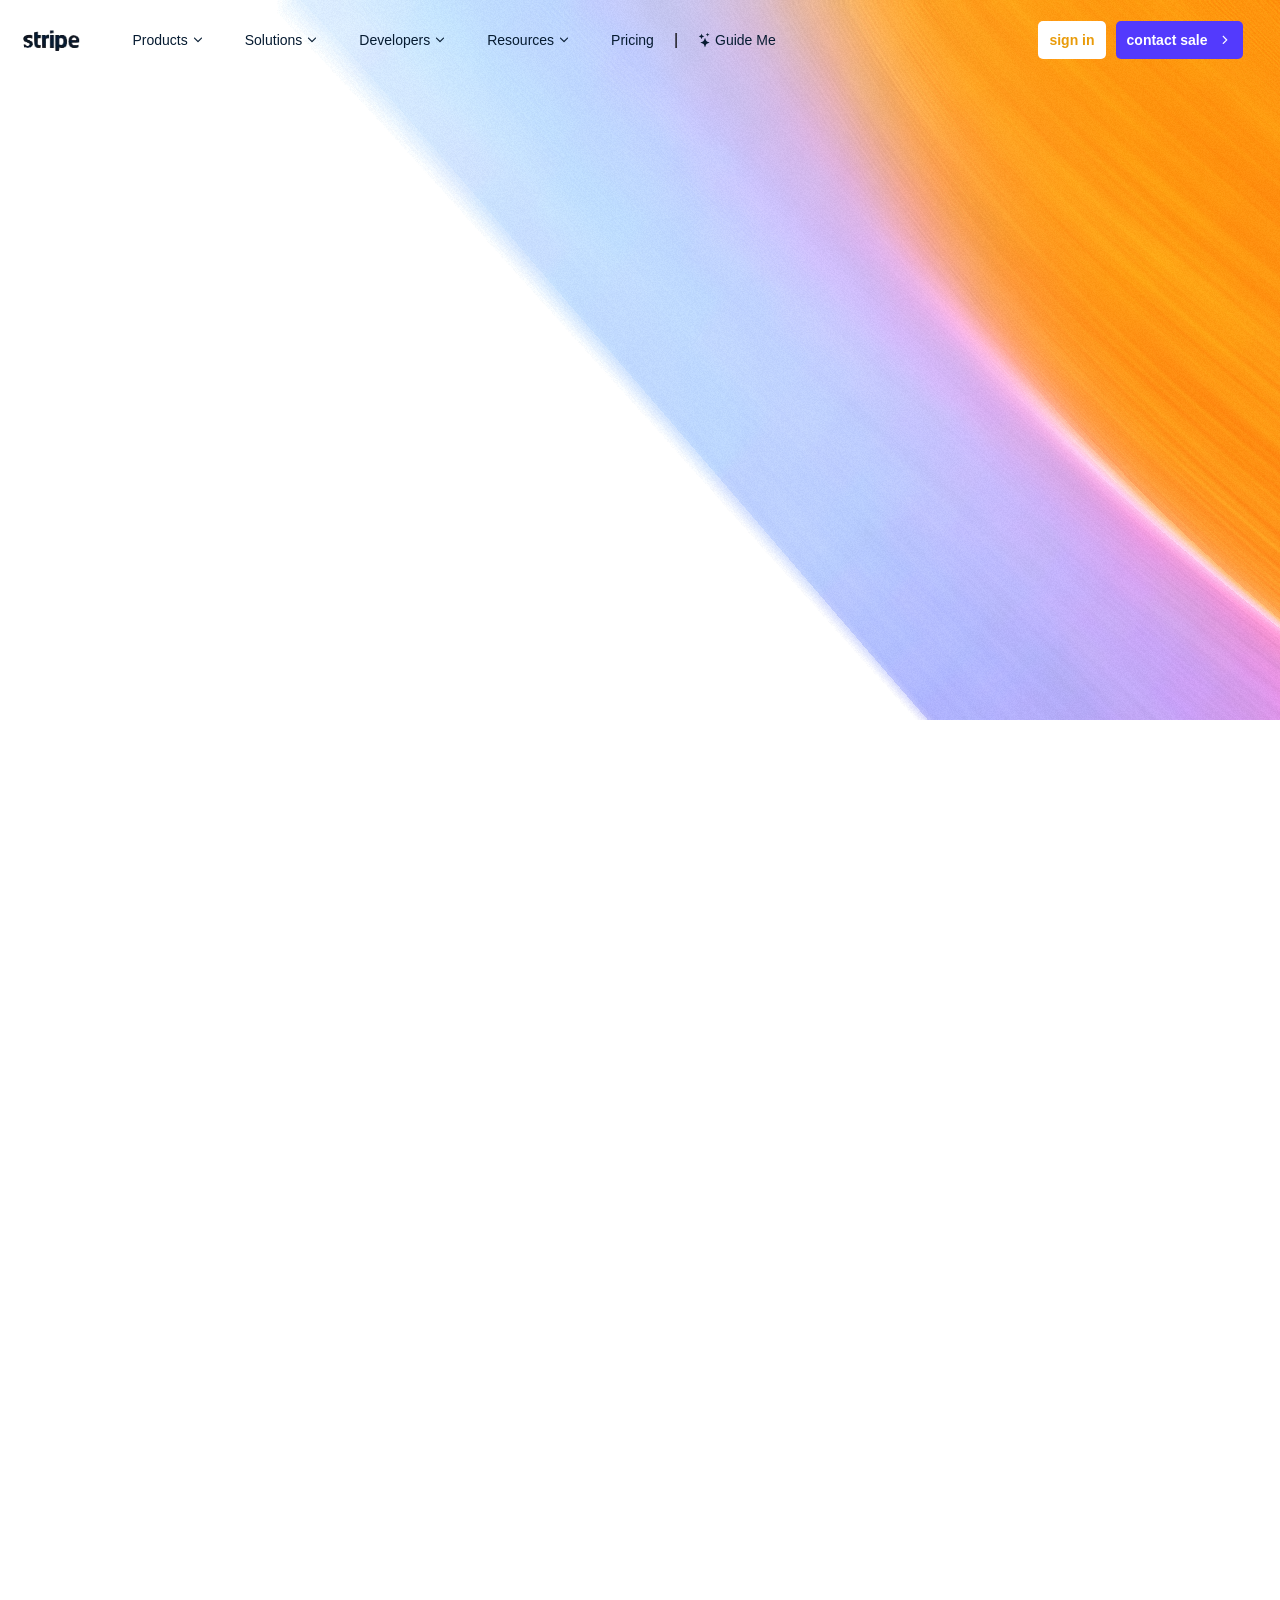
==== index.html @ 9ca6d397 "Add files via upload Initial project setup with assets and header section" ====
<!DOCTYPE html>
<html lang="en">

<head>
    <meta charset="UTF-8">
    <meta name="viewport" content="width=device-width, initial-scale=1.0">
    <title>Stripe</title>

    <link rel="stylesheet" href="assets/StyleSheet/public.css">
    <link rel="stylesheet" href="assets/StyleSheet/master.css">
    <link rel="stylesheet" href="assets/Font/FontSocials/style.css">
    <link rel="stylesheet" href="assets/Font/font1/style.css">

</head>

<body>

    <!--==================#1 HEADER HTML ==================-->
    <!--===================================================-->
    <header>

        <!--================#1-2 MENU HTML ================-->
        <section>
            <!-- left -->
            <div>
                <a href=""><img src="assets/Images/Logo-removebg-preview.png" alt=""></a>

                <nav>
                    <ul>
                        <!-- dropdown 1 -->
                        <li>
                            <a href="">Products <i class="icon"></i></a>
                            <div>
                                <div>
                                    <h6>Payments</h6>
                                    <ul>
                                        <li>
                                            <a href="">Payments<i class="icon"></i></a>
                                            <span>Online payments</span>
                                        </li>
                                        <li>
                                            <a href="">Managed Payments<i class="icon"></i></a>
                                            <span>Merchant of record solution</span>
                                        </li>
                                        <li>
                                            <a href="">Payment links<i class="icon"></i></a>
                                            <span>No-code payments</span>
                                        </li>
                                        <li>
                                            <a href="">Checkout<i class="icon"></i></a>
                                            <span>Prebuilt payment UIs</span>
                                        </li>
                                        <li>
                                            <a href="">Elements<i class="icon"></i></a>
                                            <span>Flexible UI components</span>
                                        </li>
                                        <li>
                                            <a href="">Payment methods<i class="icon"></i></a>
                                            <span>Access to 100+</span>
                                        </li>
                                        <li>
                                            <a href="">Terminal<i class="icon"></i></a>
                                            <span>In-person payments</span>
                                        </li>
                                        <li>
                                            <a href="">Radar<i class="icon"></i></a>
                                            <span>Fraud prevention</span>
                                        </li>
                                        <li>
                                            <a href="">Authorization Boost<i class="icon"></i></a>
                                            <span>Acceptance optimizations</span>
                                        </li>
                                        <li>
                                            <a href="">Link<i class="icon"></i></a>
                                            <span>Accelerated checkout</span>
                                        </li>
                                    </ul>
                                </div>

                                <div>
                                    <h6>revenue</h6>
                                    <ul>
                                        <li>
                                            <a href="">Billing<i class="icon"></i></a>
                                            <span>Recurring revenue</span>
                                        </li>
                                        <li>
                                            <a href="">Metronome<i class="icon"></i></a>
                                            <span>Usage-based billing</span>
                                        </li>
                                        <li>
                                            <a href="">Subscriptions<i class="icon"></i></a>
                                            <span>Subscription management</span>
                                        </li>
                                        <li>
                                            <a href="">Invoicing<i class="icon"></i></a>
                                            <span>One-time or recurring</span>
                                        </li>
                                        <li>
                                            <a href="">Tax<i class="icon"></i></a>
                                            <span>Sales tax & VAT automation</span>
                                        </li>
                                        <li>
                                            <a href="">Revenue Recognition<i class="icon"></i></a>
                                            <span>Accounting automation</span>
                                        </li>
                                        <li>
                                            <a href="">Stripe Sigma<i class="icon"></i></a>
                                            <span>Custom reports</span>
                                        </li>
                                        <li>
                                            <a href="">Data Pipeline<i class="icon"></i></a>
                                            <span>Data sync</span>
                                        </li>
                                    </ul>
                                </div>

                                <div>
                                    <h6>money management</h6>
                                    <ul>
                                        <li>
                                            <a href="">Treasury<i class="icon"></i></a>
                                            <span>Business finances</span>
                                        </li>
                                        <li>
                                            <a href="">Global Payouts<i class="icon"></i></a>
                                            <span>Payouts to third parties</span>
                                        </li>
                                        <li>
                                            <a href="">Capital<i class="icon"></i></a>
                                            <span>Business financing</span>
                                        </li>
                                        <li>
                                            <a href="">Crypto<i class="icon"></i></a>
                                            <span>Wallet, stablecoin issuing, and card infrastructure</span>
                                        </li>
                                        <li>
                                            <a href="">Crypto Onramp<i class="icon"></i></a>
                                            <span>Embeddable crypto purchases</span>
                                        </li>
                                    </ul>
                                </div>

                                <div>
                                    <h6>platforms and marketplaces</h6>
                                    <ul>
                                        <li>
                                            <a href="">Connect<i class="icon"></i></a>
                                            <span>Payments for platforms</span>
                                        </li>
                                        <li>
                                            <a href="">Capital for platforms<i class="icon"></i></a>
                                            <span>Customer financing</span>
                                        </li>
                                        <li>
                                            <a href="">Treasury for platforms<i class="icon"></i></a>
                                            <span>Embedded financial services</span>
                                        </li>
                                        <li>
                                            <a href="">Issuing<i class="icon"></i></a>
                                            <span>Physical and virtual cards</span>
                                        </li>
                                    </ul>
                                </div>

                                <div>
                                    <h6>more</h6>
                                    <ul>
                                        <li>
                                            <a href="">Product roadmap <i class="icon"></i></a>
                                            <span>See what’s ahead</span>
                                        </li>
                                        <li>
                                            <a href="">Atlas <i class="icon"></i></a>
                                            <span>Startup incorporation</span>
                                        </li>
                                        <li>
                                            <a href="">Climate<i class="icon"></i></a>
                                            <span>Carbon removal</span>
                                        </li>
                                        <li>
                                            <a href="">Identity<i class="icon"></i></a>
                                            <span>Online identity verification</span>
                                        </li>
                                        <li>
                                            <a href="">Financial Connections<i class="icon"></i></a>
                                            <span>Linked financial account data</span>
                                        </li>
                                    </ul>
                                    <figure>
                                        <img src="assets/Images/sessions-2026-on-demand-bg & Building the economic.webp"
                                            alt="">
                                        <figcaption>
                                            <p>Stripe Sessions 2026</p>
                                            <span>See how Stripe is building the economic infrastructure for AI.</span>
                                            <a href="">Watch now</a>
                                        </figcaption>
                                    </figure>
                                </div>
                            </div>



                        </li>

                        <!-- dropdown 2 -->

                        <li>
                            <a href="">Solutions <i class="icon"></i></a>
                            <div>

                                <div>
                                    <h6>By stage</h6>
                                    <ul>
                                        <li>
                                            <a href="">Enterprises<i class="icon"></i></a>
                                            <span></span>
                                        </li>
                                        <li>
                                            <a href="">Startups<i class="icon"></i></a>
                                            <span></span>
                                        </li>
                                    </ul>
                                </div>

                                <div>
                                    <h6>By use case</h6>
                                    <ul>
                                        <li>
                                            <a href="">Agentic commerce<i class="icon"></i></a>
                                            <span></span>
                                        </li>
                                        <li>
                                            <a href="">Crypto<i class="icon"></i></a>
                                            <span></span>
                                        </li>
                                        <li>
                                            <a href="">Ecommerce<i class="icon"></i></a>
                                            <span></span>
                                        </li>
                                        <li>
                                            <a href="">Embedded finance<i class="icon"></i></a>
                                            <span></span>
                                        </li>
                                        <li>
                                            <a href="">Finance automation<i class="icon"></i></a>
                                            <span></span>
                                        </li>
                                        <li>
                                            <a href="">Global businesses<i class="icon"></i></a>
                                            <span></span>
                                        </li>
                                        <li>
                                            <a href="">In-app payments<i class="icon"></i></a>
                                            <span></span>
                                        </li>
                                        <li>
                                            <a href="">Marketplaces<i class="icon"></i></a>
                                            <span></span>
                                        </li>
                                        <li>
                                            <a href="">Platforms<i class="icon"></i></a>
                                            <span></span>
                                        </li>
                                        <li>
                                            <a href="">SaaS<i class="icon"></i></a>
                                            <span></span>
                                        </li>
                                    </ul>
                                </div>

                                <div>
                                    <h6>By industry</h6>
                                    <ul>
                                        <li>
                                            <a href="">AI companies<i class="icon"></i></a>
                                            <span></span>
                                        </li>
                                        <li>
                                            <a href="">Creator economy<i class="icon"></i></a>
                                            <span></span>
                                        </li>
                                        <li>
                                            <a href="">Gaming<i class="icon"></i></a>
                                            <span></span>
                                        </li>
                                        <li>
                                            <a href="">Hospitality, travel, and leisure<i class="icon"></i></a>
                                            <span></span>
                                        </li>
                                        <li>
                                            <a href="">Insurance<i class="icon"></i></a>
                                            <span></span>
                                        </li>
                                        <li>
                                            <a href="">Media and entertainment<i class="icon"></i></a>
                                            <span></span>
                                        </li>
                                        <li>
                                            <a href="">Nonprofits<i class="icon"></i></a>
                                            <span></span>
                                        </li>
                                        <li>
                                            <a href="">Professional services<i class="icon"></i></a>
                                            <span></span>
                                        </li>
                                        <li>
                                            <a href="">Public sector<i class="icon"></i></a>
                                            <span></span>
                                        </li>
                                        <li>
                                            <a href="">Retail<i class="icon"></i></a>
                                            <span></span>
                                        </li>
                                    </ul>
                                </div>

                                <div>
                                    <h6>Ecosystem</h6>
                                    <ul>
                                        <li>
                                            <a href="">Partners<i class="icon"></i></a>
                                            <span></span>
                                        </li>
                                        <li>
                                            <a href="">Stripe App Marketplace<i class="icon"></i></a>
                                            <span></span>
                                        </li>
                                    </ul>
                                </div>

                            </div>
                        </li>
                        <!-- dropdown 3 -->

                        <li>
                            <a href="">Developers <i class="icon"></i></a>
                            <div>
                                <div>
                                    <h6>Documentation</h6>
                                    <ul>
                                        <li>
                                            <a href="">Stripe docs<i class="icon"></i></a>
                                            <span></span>
                                        </li>
                                        <li>
                                            <a href="">API reference<i class="icon"></i></a>
                                            <span></span>
                                        </li>
                                        <li>
                                            <a href="">Libraries and SDKs<i class="icon"></i></a>
                                            <span></span>
                                        </li>
                                        <li>
                                            <a href="">Stripe Apps<i class="icon"></i></a>
                                            <span></span>
                                        </li>
                                    </ul>
                                </div>

                                <div>
                                    <h6>Guides</h6>
                                    <ul>
                                        <li>
                                            <a href="">Accept online payments<i class="icon"></i></a>
                                            <span></span>
                                        </li>
                                        <li>
                                            <a href="">Implement a prebuilt checkout<i class="icon"></i></a>
                                            <span></span>
                                        </li>
                                        <li>
                                            <a href="">Build a platform or marketplace<i class="icon"></i></a>
                                            <span></span>
                                        </li>
                                        <li>
                                            <a href="">Manage subscriptions<i class="icon"></i></a>
                                            <span></span>
                                        </li>
                                        <li>
                                            <a href="">Offer usage-based billing<i class="icon"></i></a>
                                            <span></span>
                                        </li>
                                        <li>
                                            <a href="">Issue stablecoin-backed cards<i class="icon"></i></a>
                                            <span></span>
                                        </li>
                                        <li>
                                            <a href="">Provision and manage services with agents<i
                                                    class="icon"></i></a>
                                            <span></span>
                                        </li>
                                    </ul>
                                </div>

                                <div>
                                    <h6>Resources</h6>




                                    <ul>
                                        <li>
                                            <a href="">App integrations<i class="icon"></i></a>
                                            <span></span>
                                        </li>
                                        <li>
                                            <a href=""><i class="icon"></i></a>
                                            <span></span>
                                        </li>
                                        <li>
                                            <a href="">Code samples<i class="icon"></i></a>
                                            <span></span>
                                        </li>
                                        <li>
                                            <a href="">Developer blog<i class="icon"></i></a>
                                            <span></span>
                                        </li>
                                        <li>
                                            <a href="">API status<i class="icon"></i></a>
                                            <span></span>
                                        </li>
                                    </ul>
                                </div>
                            </div>
                        </li>

                        <!-- dropdown 4 -->

                        <li>
                            <a href="">Resources <i class="icon"></i></a>
                            <div>
                                <div>
                                    <h6>Learn</h6>




                                    <ul>
                                        <li>
                                            <a href="">Blog<i class="icon"></i></a>
                                            <span></span>
                                        </li>
                                        <li>
                                            <a href="">Community<i class="icon"></i></a>
                                            <span></span>
                                        </li>
                                        <li>
                                            <a href="">Customer stories<i class="icon"></i></a>
                                            <span></span>
                                        </li>
                                        <li>
                                            <a href="">Guides<i class="icon"></i></a>
                                            <span></span>
                                        </li>
                                    </ul>
                                </div>
                                <div>
                                    <h6>Support</h6>



                                    <ul>
                                        <li>
                                            <a href="">Get support<i class="icon"></i></a>
                                            <span></span>
                                        </li>
                                        <li>
                                            <a href="">Managed support plans<i class="icon"></i></a>
                                            <span></span>
                                        </li>
                                        <li>
                                            <a href="">Professional services<i class="icon"></i></a>
                                            <span></span>
                                        </li>
                                    </ul>
                                </div>
                                <div>
                                    <h6>Company</h6>





                                    <ul>
                                        <li>
                                            <a href="">Product roadmap<i class="icon"></i></a>
                                            <span></span>
                                        </li>
                                        <li>
                                            <a href="">Sessions annual conference<i class="icon"></i></a>
                                            <span></span>
                                        </li>
                                        <li>
                                            <a href="">Jobs<i class="icon"></i></a>
                                            <span></span>
                                        </li>
                                        <li>
                                            <a href="">Newsroom<i class="icon"></i></a>
                                            <span></span>
                                        </li>
                                        <li>
                                            <a href="">Stripe Press<i class="icon"></i></a>
                                            <span></span>
                                        </li>
                                    </ul>
                                </div>
                                <div>


                                    <h6>Contact</h6>
                                    <ul>
                                        <li>
                                            <a href="">Contact sales<i class="icon"></i></a>
                                            <span></span>
                                        </li>
                                        <li>
                                            <a href="">Become a partner<i class="icon"></i></a>
                                            <span></span>
                                        </li>
                                        <li>
                                            <a href=""><i class="icon"></i></a>
                                            <span></span>
                                        </li>
                                        <li>
                                            <a href=""><i class="icon"></i></a>
                                            <span></span>
                                        </li>
                                    </ul>
                                </div>
                            </div>
                        </li>

                        <li>
                            <a href="">Pricing </a>
                            <span>|</span>

                        </li>

                        <li>
                            <a href=""> <i class="icon"></i> Guide me</a>
                            <ul>
                                <div></div>
                            </ul>
                        </li>
                    </ul>

                </nav>
            </div>

            <!-- right -->
            <div>
                <a href="">sign in</a>
                <a href="">contact sale <i class="icon"></i></a>
            </div>


        </section>

        <!--================#1-2 HERO HTML ================-->
        <section></section>

    </header>

    <main>

    </main>
    <footer></footer>
</body>

</html>
---- assets/StyleSheet/public.css ----
*,
*::after,
*::before {
    margin: 0;
    padding: 0;
    box-sizing: border-box;
}

body {
    font-size: 100%;
    font-family: Arial, "Helvetica Neue", Helvetica, sans-serif;
}

a {
    text-decoration: none;
    color: inherit;

    &:visited {
        color: inherit;
    }
}

li {
    list-style-type: none;
}

.row {
    width: 100%;
    display: flex;
    flex-wrap: wrap;
}
---- assets/StyleSheet/master.css ----
:root {
    --bordercolor: #e5edf5;
    --textblack: #061b31;
    /* --:; */
    /* --:; */
    /* --:; */
}

body {
    overflow: hidden;
    height: 200vh;
}

section {
    border: 1px solid var(--bordercolor);
}

@keyframes waveScale {

    0%,
    100% {
        background-size: 100% 100%;
        background-position: 300px 0;
    }

    50% {
        background-size: 140% 100%;
        background-position: -80px 0;
    }
}

/*==================#1 HEADER STYLE ==================*/
/*====================================================*/
header {
    width: 100%;
    height: 100%;
    max-height: 80vh;
    display: flex;
    flex-wrap: wrap;
    align-content: start;
    justify-content: center;
    background-image: url(../Images/Hero\ Wave.png);
    background-repeat: no-repeat;
    animation: waveScale 20s ease-in-out infinite;
    position: relative;


    >section {
        width: 100%;
        max-width: 1265px;
        border: none;
        display: flex;
        flex-wrap: wrap;

        /*==================#1-1 MENU STYLE ==================*/
        &:first-of-type {
            justify-content: space-between;
            align-items: center;
            padding: 20px 10px;
            border-radius: 5px;
            background-color: rgba(255, 255, 255, 0.001);
            transition: 0.4s;
            position: relative;

            >div {
                display: flex;
                align-items: center;
                margin-right: 20px;

                /* left */
                &:first-of-type {

                    /* logo */
                    >a {
                        display: flex;
                        width: 65px;
                        height: 27px;
                        position: relative;
                        margin-right: 30px;

                        >img {
                            width: 100%;
                            height: 100%;
                            object-fit: contain;
                        }

                        &::before {
                            content: "";
                            position: absolute;
                            top: 50%;
                            left: 50%;
                            width: 110%;
                            height: 110%;
                            background-color: rgba(220, 220, 220, 0.445);
                            transform: translate(-50%, -50%);
                            opacity: 0;
                            transition: 0.4s;
                            border-radius: 15px;
                        }

                        &:hover {
                            &::before {
                                opacity: 1;
                            }
                        }
                    }

                    /* nav */
                    >nav {

                        >ul {
                            display: flex;



                            >li {
                                display: flex;
                                height: 100%;
                                height: 40px;

                                >* {
                                    display: flex;
                                    align-items: center;
                                    justify-content: center;
                                }

                                >a {
                                    height: 100%;
                                    padding: 0 20px;
                                    column-gap: 3px;
                                    color: var(--textblack);
                                    font-weight: 400;
                                    font-size: 14px;
                                    font-family: sans-serif;
                                    text-transform: capitalize;

                                    >i {
                                        font-size: 14px;
                                        transition: 0.4s;
                                    }
                                }


                                /* drop downs */
                                >div {
                                    width: 100%;
                                    max-width: 1265px;
                                    position: absolute;
                                    top: 100%;
                                    left: 50%;
                                    transform: translate(-50%, 0);
                                    display: flex;
                                    align-items: start;
                                    justify-content: center;
                                    background-color: white;
                                    column-gap: 2%;
                                    z-index: 10;
                                    opacity: 0;
                                    visibility: hidden;
                                    transition: 0.4s;
                                    border-bottom: 1px solid var(--bordercolor);
                                    border-top: 1px solid var(--bordercolor);

                                    >div {
                                        width: 18%;
                                        padding: 30px 20px;

                                        >h6 {
                                            font-size: 14px;
                                            color: var(--textblack);
                                            border-bottom: 1px solid var(--bordercolor);
                                            transition: 0.4s;
                                            padding-bottom: 20px;
                                            text-transform: capitalize;
                                        }

                                        >ul {
                                            display: flex;
                                            flex-wrap: wrap;
                                            align-content: start;
                                            row-gap: 15px;
                                            margin-top: 20px;

                                            >li {
                                                width: 100%;
                                                display: flex;
                                                flex-wrap: wrap;
                                                row-gap: 3px;

                                                >* {
                                                    font-size: 14px;
                                                    width: 100%;
                                                    text-transform: capitalize;
                                                }

                                                >a {
                                                    color: #0800ff;
                                                    display: flex;
                                                    justify-content: start;
                                                    align-items: center;

                                                    >i {
                                                        opacity: 0;
                                                        margin-left: 7px;
                                                        font-size: 14px;
                                                        transition: 0.4s;
                                                    }
                                                }

                                                >span {
                                                    color: #666666;
                                                }

                                                &::after {
                                                    content: "";
                                                    width: 200vw;
                                                    height: 100vh;
                                                    position: absolute;
                                                    top: 0;
                                                    left: -50%;
                                                    background-color: rgba(244, 247, 252, 0.014);
                                                    z-index: -1;
                                                    opacity: 0;
                                                    visibility: hidden;
                                                    pointer-events: none;
                                                }
                                            }

                                        }

                                        &:nth-of-type(4) {

                                            >h6 {
                                                font-size: 13px;
                                                font-weight: bold;
                                            }
                                        }

                                        &:last-of-type {
                                            border-left: 1px solid var(--bordercolor);
                                            padding: 30px;
                                            width: 270px;
                                            height: 100%;
                                            background-color: #f8fafd;

                                            >h6 {
                                                border-bottom: 1px solid transparent;
                                            }

                                            >ul {
                                                margin-bottom: 80px;
                                            }

                                            >figure {

                                                >img {
                                                    width: 100%;
                                                    height: 100%;
                                                    object-fit: contain;
                                                }

                                                >figcaption {
                                                    background-color: white;
                                                    padding: 10px 5px;
                                                    display: flex;
                                                    flex-wrap: wrap;

                                                    >p {
                                                        font-size: 14px;
                                                        width: 100%;
                                                        color: var(--textblack);
                                                    }

                                                    >span {
                                                        width: 100%;
                                                        color: gray;
                                                        font-size: 13px;
                                                    }

                                                    >a {
                                                        font-size: 14px;
                                                        color: #0800ff;
                                                        margin-top: 20px;
                                                    }
                                                }
                                            }
                                        }
                                    }



                                }

                                &:nth-of-type(3) {
                                    >div {

                                        >div {
                                            width: 33%;
                                        }
                                    }
                                }

                                &:nth-of-type(2),
                                &:nth-of-type(4) {
                                    >div {

                                        >div {
                                            width: 24%;
                                        }
                                    }
                                }

                                &:nth-of-type(2) {
                                    >div {
                                        >div {

                                            &:last-of-type {
                                                height: 450px;
                                            }
                                        }
                                    }
                                }



                                &:hover {
                                    >a {
                                        >i {
                                            transform: rotate(180deg);
                                        }
                                    }

                                    >div {
                                        opacity: 1;
                                        visibility: visible;

                                        >div {

                                            &:hover {
                                                >h6 {
                                                    border-bottom: 1px solid;
                                                    border-image: linear-gradient(90deg, #31f10b, #fe002a) 1;
                                                }
                                            }

                                            >ul {

                                                >li {

                                                    &:hover {

                                                        >a {
                                                            color: #4934cf;

                                                            >i {
                                                                opacity: 1;
                                                            }
                                                        }

                                                        >span {
                                                            color: #061b31;
                                                        }
                                                    }

                                                    &::after {
                                                        opacity: 1;
                                                        visibility: visible;
                                                    }
                                                }
                                            }
                                        }
                                    }

                                    ~li {
                                        >a {
                                            color: gray;
                                        }
                                    }
                                }

                                &:has(~li:hover)>a {
                                    color: gray;
                                }

                            }
                        }
                    }
                }

                /* right */
                &:last-of-type {
                    column-gap: 10px;

                    >a {
                        padding: 10px;
                        border-radius: 5px;
                        font-size: 14px;
                        font-weight: bold;
                        display: flex;
                        justify-content: center;
                        align-items: center;
                        transition: 0.4s;
                        border: 1px solid transparent;

                        >i {
                            font-size: 14px;
                            margin-left: 10px;
                        }

                        &:first-of-type {
                            color: rgb(233, 155, 10);
                            background-color: white;

                        }

                        &:last-of-type {
                            color: white;
                            background-color: #533afd;
                        }
                    }
                }
            }

            /* &::before {
                content: "";
                background-color: var(--bordercolor);
                width: 100%;
                height: 1px;
                position: absolute;
                top: 100%;
                left: 0;
                z-index: 2;
            }

            &::after {
                content: "";
                background-color: var(--bordercolor);
                width: 100%;
                height: 1px;
                position: absolute;
                top: 10.7%;
                left: 0;
                z-index: 2;
            } */

            &:hover {
                background-color: white;
                box-shadow: 0 0 50px 5px rgba(128, 128, 128, 0.342);


                >div {
                    &:first-of-type {
                        >nav {
                            >ul {
                                >li {}
                            }
                        }
                    }

                    &:last-of-type {

                        >a {
                            &:first-of-type {
                                border: 1px solid var(--bordercolor);
                                color: #0800ff;
                            }
                        }
                    }

                }


            }
        }

        /*==================#1-2 HERO STYLE ==================*/
        &:last-of-type {}
    }
}
---- assets/Font/FontSocials/style.css ----
@font-face {
    font-family: "Untitled";
    src: url("fonts/Untitled.woff2") format("woff2"),
        url("fonts/Untitled.ttf") format("truetype"),
        url("fonts/Untitled.woff") format("woff");
    font-weight: normal;
    font-style: normal;
    font-display: block;
}
.icon {
    /* Use !important to prevent extensions from overriding this font. */
    font-family: "Untitled" !important;
    font-style: normal;
    font-weight: normal;
    font-variant: normal;
    text-transform: none;
    line-height: 1;

    /* Better Font Rendering =========== */
    -webkit-font-smoothing: antialiased;
    -moz-osx-font-smoothing: grayscale;
}
---- assets/Font/font1/style.css ----
@font-face {
    font-family: "Untitled";
    src: url("fonts/Untitled.woff2") format("woff2"),
        url("fonts/Untitled.ttf") format("truetype"),
        url("fonts/Untitled.woff") format("woff");
    font-weight: normal;
    font-style: normal;
    font-display: block;
}
@font-palette-values --palette0 {
    font-family: "Untitled";
    base-palette: 0;
}
.icon {
    /* Use !important to prevent extensions from overriding this font. */
    font-family: "Untitled" !important;
    font-style: normal;
    font-weight: normal;
    font-variant: normal;
    text-transform: none;
    line-height: 1;

    /* Better Font Rendering =========== */
    -webkit-font-smoothing: antialiased;
    -moz-osx-font-smoothing: grayscale;
}
.palette0 {
    font-palette: --palette0;
    color: currentColor;
}
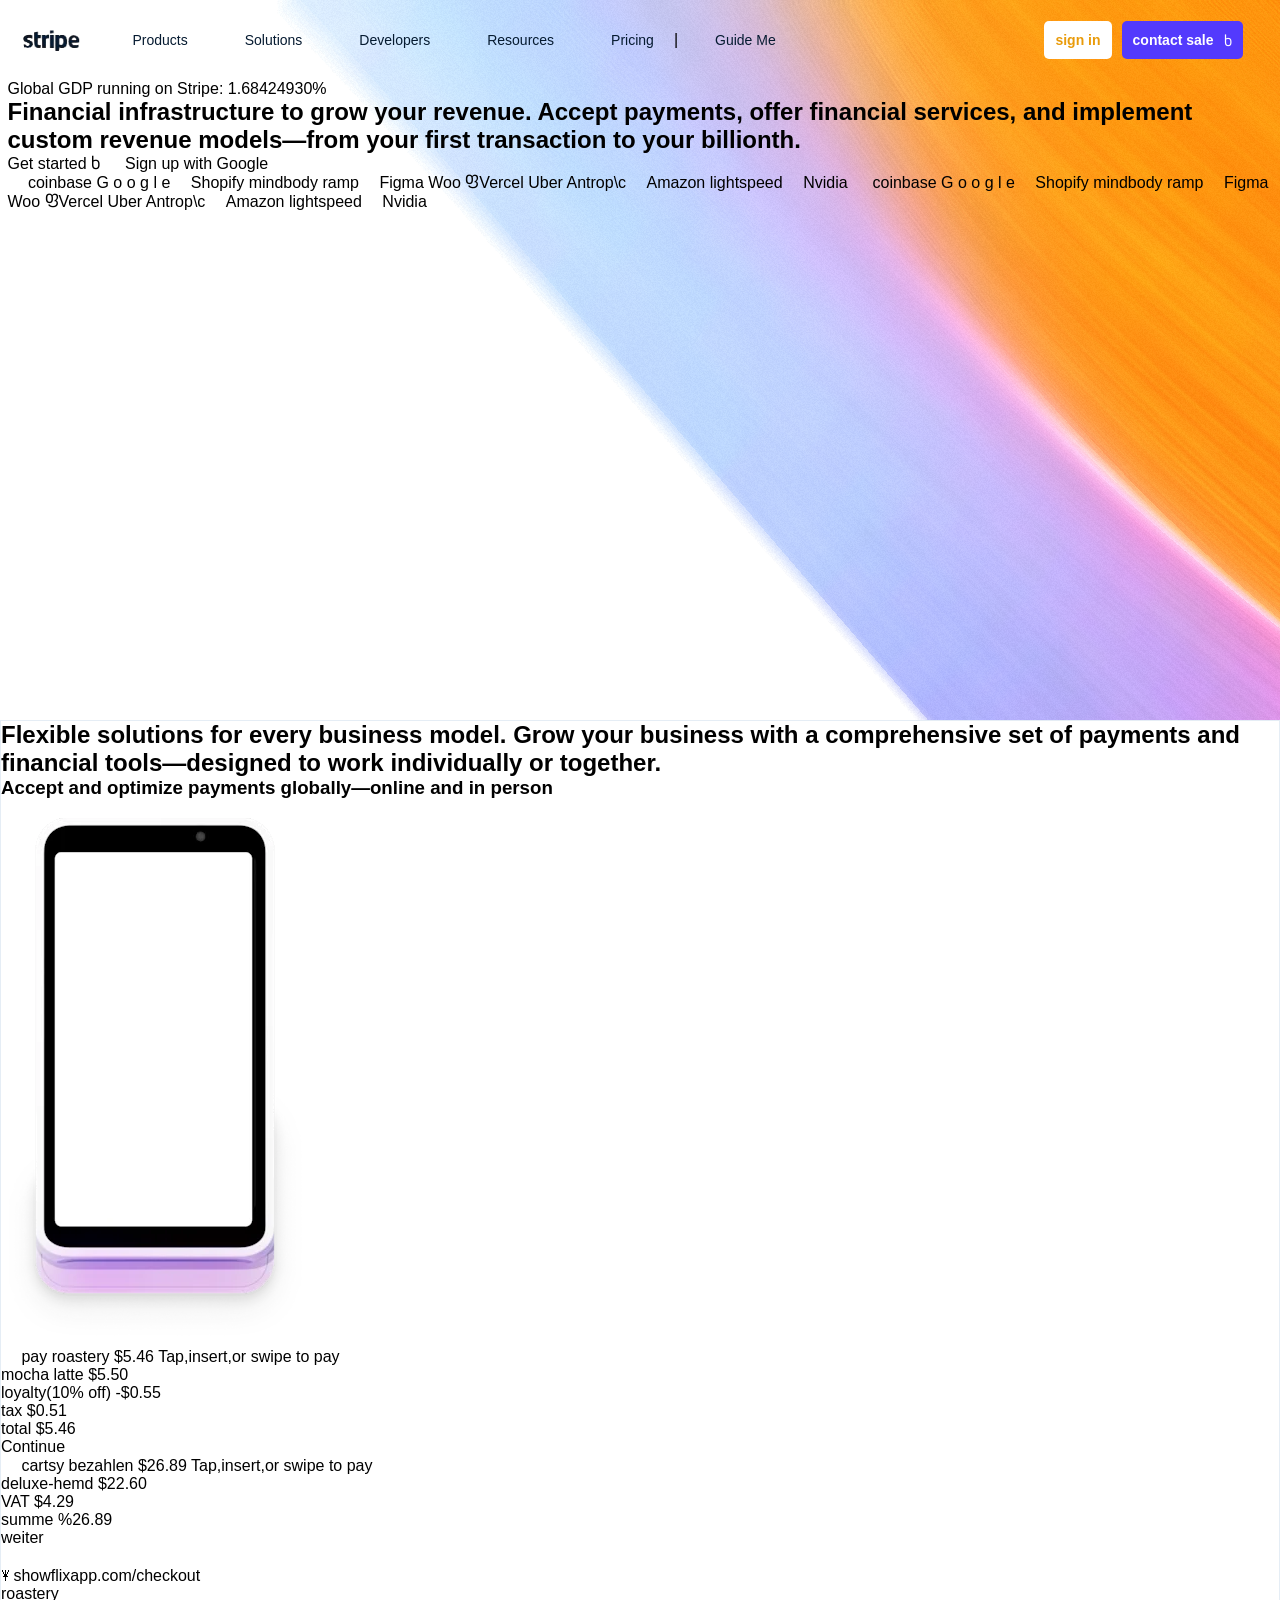
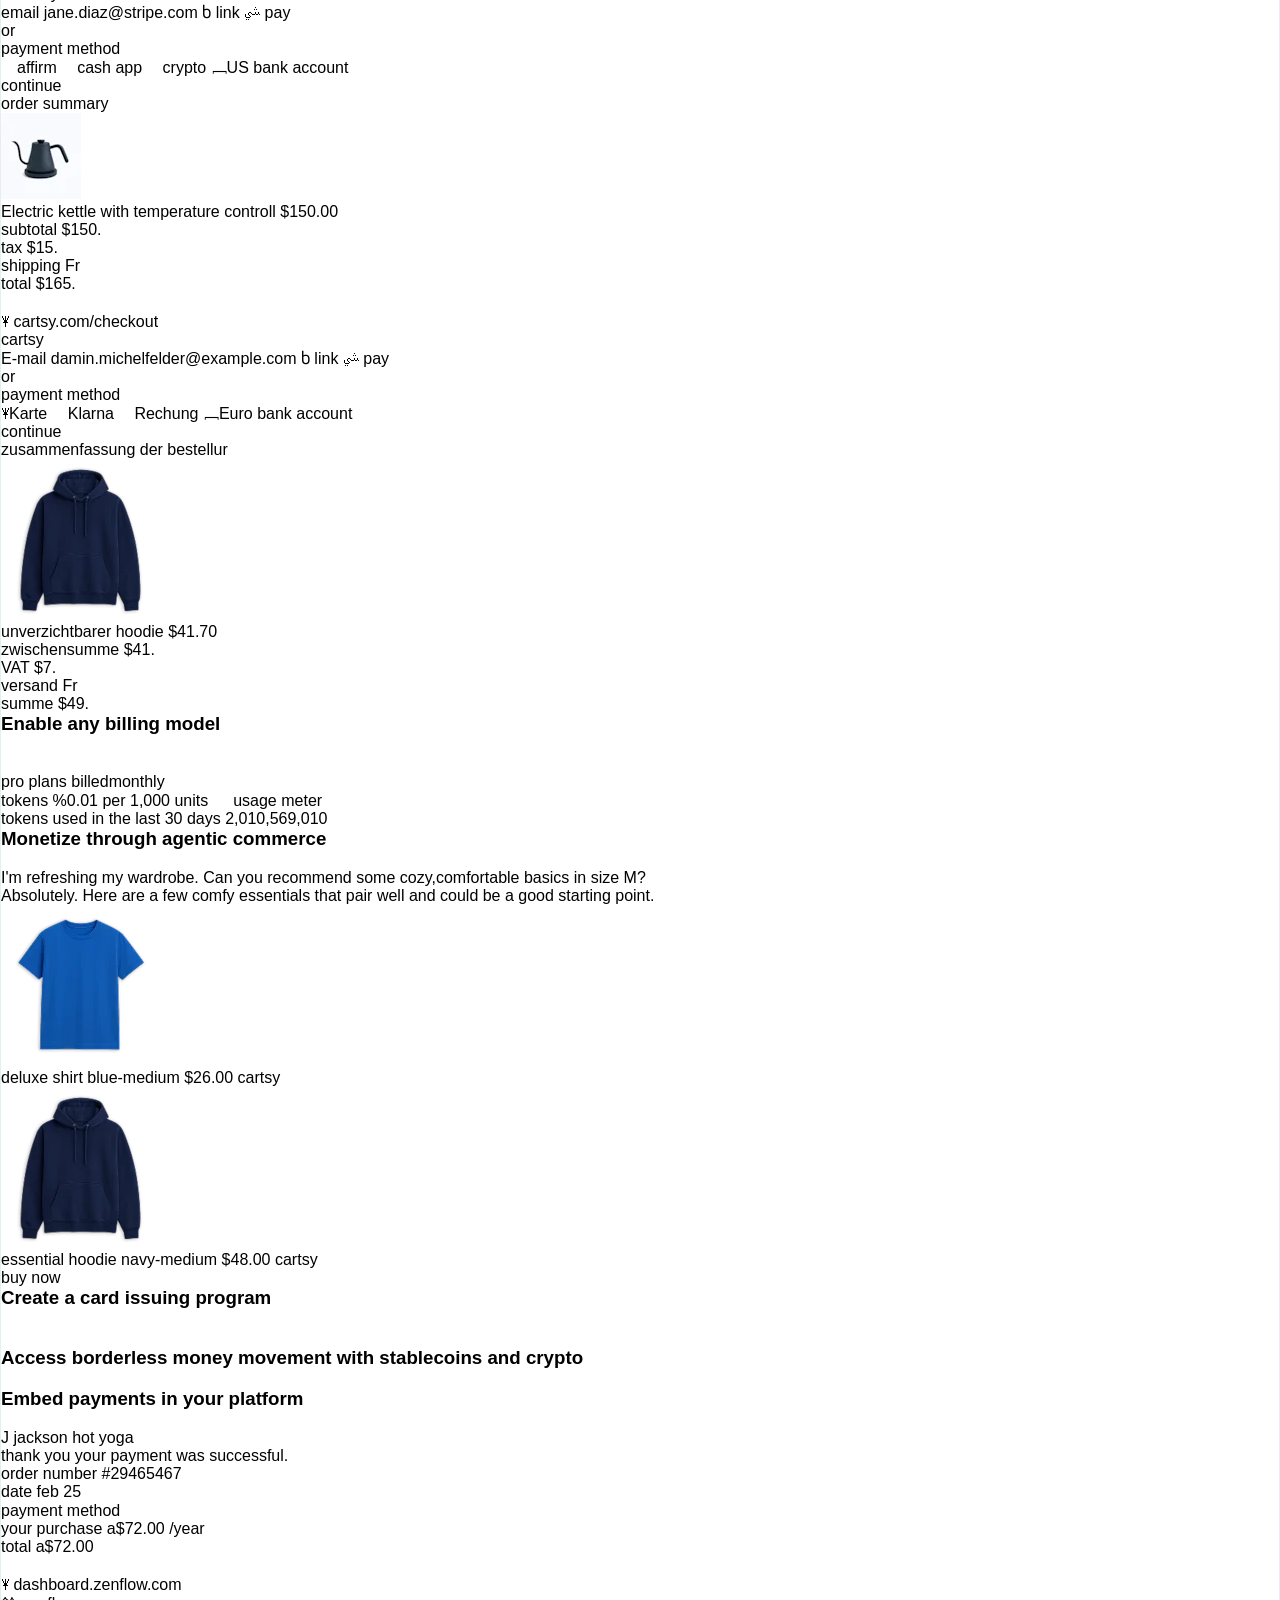
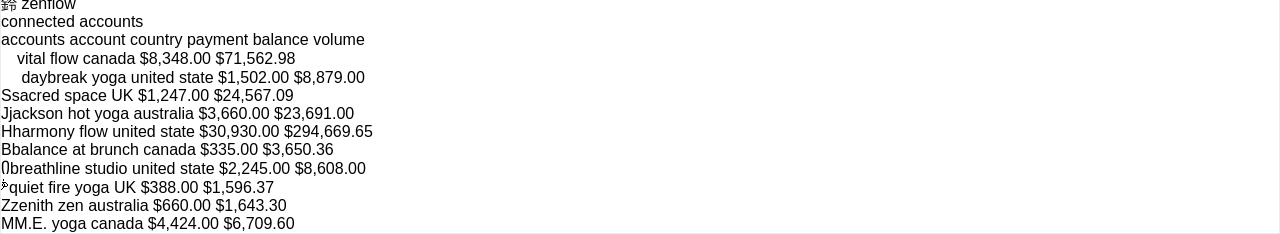
==== commit 0b343078: "Add files via upload Implement additional page sections" ====
--- a/index.html
+++ b/index.html
@@ -9,7 +9,7 @@
     <link rel="stylesheet" href="assets/StyleSheet/public.css">
     <link rel="stylesheet" href="assets/StyleSheet/master.css">
     <link rel="stylesheet" href="assets/Font/FontSocials/style.css">
-    <link rel="stylesheet" href="assets/Font/font1/style.css">
+    <link rel="stylesheet" href="assets/Font/font/style.css">
 
 </head>
 
@@ -18,7 +18,6 @@
     <!--==================#1 HEADER HTML ==================-->
     <!--===================================================-->
     <header>
-
         <!--================#1-2 MENU HTML ================-->
         <section>
             <!-- left -->
@@ -558,11 +557,549 @@
         </section>
 
         <!--================#1-2 HERO HTML ================-->
-        <section></section>
+        <section>
+
+            <!-- content -->
+            <div>
+                <p>Global GDP running on Stripe: <span>1.68424930%</span></p>
+                <h1>Financial infrastructure to grow your revenue. Accept payments, offer financial services, and
+                    implement custom revenue
+                    models—from your first transaction to your billionth.</h1>
+                <a href="">Get started <i class="icon"></i></a>
+                <a href=""><i class="icon"></i> Sign up with Google</a>
+            </div>
+
+            <!-- logos -->
+            <div>
+                <div>
+                    <a href=""><i class="icon"></i></a>
+                    <a href="">coinbase</a>
+                    <a href="">
+                        <span>G</span>
+                        <span>o</span>
+                        <span>o</span>
+                        <span>g</span>
+                        <span>l</span>
+                        <span>e</span>
+                    </a>
+                    <a href=""><i class="icon"></i>Shopify</a>
+                    <a href="">mindbody</a>
+                    <a href="">ramp</a>
+                    <a href=""><i class="icon"></i>Figma</a>
+                    <a href="">Woo</a>
+                    <a href=""><i class="icon"></i>Vercel</a>
+                    <a href="">Uber</a>
+                    <a href="">Antrop\c</a>
+                    <a href=""><i class="icon"></i>Amazon</a>
+                    <a href="">lightspeed</a>
+                    <a href=""><i class="icon"></i>Nvidia</a>
+
+
+                    <a href=""><i class="icon"></i></a>
+                    <a href="">coinbase</a>
+                    <a href="">
+                        <span>G</span>
+                        <span>o</span>
+                        <span>o</span>
+                        <span>g</span>
+                        <span>l</span>
+                        <span>e</span>
+                    </a>
+                    <a href=""><i class="icon"></i>Shopify</a>
+                    <a href="">mindbody</a>
+                    <a href="">ramp</a>
+                    <a href=""><i class="icon"></i>Figma</a>
+                    <a href="">Woo</a>
+                    <a href=""><i class="icon"></i>Vercel</a>
+                    <a href="">Uber</a>
+                    <a href="">Antrop\c</a>
+                    <a href=""><i class="icon"></i>Amazon</a>
+                    <a href="">lightspeed</a>
+                    <a href=""><i class="icon"></i>Nvidia</a>
+                </div>
+            </div>
+
+        </section>
 
     </header>
 
+    <!--==================#2 CONTENT HTML ==================-->
+    <!--==================================================-->
     <main>
+        <!--==================#2-1 SECTION 1 → GRAY HTML ==================-->
+        <section>
+            <div>
+                <!-- title -->
+                <div>
+                    <h2>Flexible solutions for every business model. <span>Grow your business with a comprehensive set
+                            of payments and financial
+                            tools⁠—⁠designed to work individually or together.</span></h2>
+                </div>
+
+                <!-- middle content -->
+                <div>
+
+                    <!-- 1 -->
+                    <div>
+                        <div>
+                            <h3>Accept and optimize payments globally—online and in person</h3>
+                            <i class="icon"></i>
+                        </div>
+                        <!-- phone -->
+                        <div>
+                            <img src="assets/Images/Phone.webp" alt="">
+                            <!-- v1 -->
+                            <div>
+                                <i class="icon"></i>
+                                <span>pay roastery</span>
+                                <span>$5.46</span>
+                                <span>Tap,insert,or swipe to pay</span>
+                                <div>
+                                    <span>mocha latte</span>
+                                    <span>$5.50</span>
+                                </div>
+                                <div>
+                                    <span>loyalty(10% off)</span>
+                                    <span>-$0.55</span>
+                                </div>
+                                <div>
+                                    <span>tax</span>
+                                    <span>$0.51</span>
+                                </div>
+                                <div>
+                                    <span>total</span>
+                                    <span>$5.46</span>
+                                </div>
+                                <span>Continue</span>
+                            </div>
+                            <!-- v2 -->
+                            <div>
+                                <i class="icon"></i>
+                                <span>cartsy bezahlen</span>
+                                <span>$26.89</span>
+                                <span>Tap,insert,or swipe to pay</span>
+                                <div>
+                                    <span>deluxe-hemd</span>
+                                    <span>$22.60</span>
+                                </div>
+                                <div>
+                                    <span>VAT</span>
+                                    <span>$4.29</span>
+                                </div>
+                                <div>
+                                    <span>summe</span>
+                                    <span>%26.89</span>
+                                </div>
+                                <span>weiter</span>
+                            </div>
+                        </div>
+
+                        <!-- windows 1 -->
+                        <div>
+
+                            <!-- top -->
+                            <div>
+                                <i class="icon"></i>
+                                <div>
+                                    <i class="icon">𐀂</i>
+                                    <span>showflixapp.com/checkout</span>
+                                </div>
+                            </div>
+
+                            <!-- bottom -->
+                            <div>
+
+                                <!-- name -->
+                                <span>roastery</span>
+
+                                <!-- credit card -->
+                                <div>
+                                    <span>email</span>
+                                    <span>jane.diaz@stripe.com</span>
+                                    <a href=""> <i class="icon"></i> link</a>
+                                    <a href=""> <i class="icon">ﴚ</i> pay</a>
+                                    <p>
+                                        <span></span>
+                                        <span>or</span>
+                                        <span></span>
+                                    </p>
+                                    <span>payment method</span>
+                                    <div>
+                                        <span><i class="icon"></i>affirm</span>
+                                        <span><i class="icon"></i>cash app</span>
+                                        <span><i class="icon"></i>crypto</span>
+                                        <span><i class="icon">﹈</i>US bank account</span>
+                                    </div>
+                                    <a href="">continue</a>
+                                </div>
+
+                                <!-- product -->
+                                <div>
+                                    <span>order summary</span>
+                                    <figure>
+                                        <img src="assets/Images/electric-kettle.webp" alt="">
+                                        <figcaption>
+                                            <span>Electric kettle with temperature controll</span>
+                                            <span>$150.00</span>
+                                        </figcaption>
+                                    </figure>
+                                    <div>
+                                        <span>subtotal</span>
+                                        <span>$150.</span>
+                                    </div>
+                                    <div>
+                                        <span>tax</span>
+                                        <span>$15.</span>
+                                    </div>
+                                    <div>
+                                        <span>shipping</span>
+                                        <span>Fr</span>
+                                    </div>
+                                    <div>
+                                        <span>total</span>
+                                        <span>$165.</span>
+                                    </div>
+                                </div>
+
+                            </div>
+                        </div>
+                        <!-- windows 2 -->
+                        <div>
+
+                            <!-- top -->
+                            <div>
+                                <i class="icon"></i>
+                                <div>
+                                    <i class="icon">𐀂</i>
+                                    <span>cartsy.com/checkout</span>
+                                </div>
+                            </div>
+
+                            <!-- bottom -->
+                            <div>
+
+                                <!-- name -->
+                                <span>cartsy</span>
+
+                                <!-- credit card -->
+                                <div>
+                                    <span>E-mail</span>
+                                    <span>damin.michelfelder@example.com</span>
+                                    <a href=""> <i class="icon"></i> link</a>
+                                    <a href=""> <i class="icon">ﴚ</i> pay</a>
+                                    <p>
+                                        <span></span>
+                                        <span>or</span>
+                                        <span></span>
+                                    </p>
+                                    <span>payment method</span>
+                                    <div>
+                                        <span><i class="icon">𐀂</i>Karte</span>
+                                        <span><i class="icon"></i>Klarna</span>
+                                        <span><i class="icon"></i>Rechung</span>
+                                        <span><i class="icon">﹈</i>Euro bank account</span>
+                                    </div>
+                                    <a href="">continue</a>
+                                </div>
+
+                                <!-- product -->
+                                <div>
+                                    <span>zusammenfassung der bestellur</span>
+                                    <figure>
+                                        <img src="assets/Images/hoodie-navy.webp" alt="">
+                                        <figcaption>
+                                            <span>unverzichtbarer hoodie</span>
+                                            <span>$41.70</span>
+                                        </figcaption>
+                                    </figure>
+                                    <div>
+                                        <span>zwischensumme</span>
+                                        <span>$41.</span>
+                                    </div>
+                                    <div>
+                                        <span>VAT</span>
+                                        <span>$7.</span>
+                                    </div>
+                                    <div>
+                                        <span>versand</span>
+                                        <span>Fr</span>
+                                    </div>
+                                    <div>
+                                        <span>summe</span>
+                                        <span>$49.</span>
+                                    </div>
+                                </div>
+
+                            </div>
+                        </div>
+                    </div>
+
+                    <!-- 2 -->
+                    <div>
+                        <div>
+                            <h3>Enable any billing model</h3>
+                            <i class="icon"></i>
+                        </div>
+
+                        <!-- top -->
+                        <div>
+                            <div>
+                                <i class="icon"></i>
+                                <div>
+                                    <span>pro plans</span>
+                                    <span>billedmonthly</span>
+                                </div>
+                            </div>
+                            <span>tokens</span>
+                            <span>%0.01 per 1,000 units</span>
+                            <span><i class="icon"></i> usage meter</span>
+                            <div></div>
+                        </div>
+
+                        <!-- bottom -->
+                        <div>
+                            <span>tokens used in the last 30 days</span>
+                            <span>2,010,569,010</span>
+                            <div>
+                                <div></div>
+                                <div></div>
+                                <div></div>
+                                <div></div>
+                                <div></div>
+                                <div></div>
+                                <div></div>
+                                <div></div>
+                                <div></div>
+                                <div></div>
+                                <div></div>
+                                <div></div>
+                                <div></div>
+                                <div></div>
+                                <div></div>
+                                <div></div>
+                                <div></div>
+                                <div></div>
+                                <div></div>
+                                <div></div>
+                                <div></div>
+                                <div></div>
+                                <div></div>
+                                <div></div>
+                                <div></div>
+                                <div></div>
+                                <div></div>
+                                <div></div>
+                                <div></div>
+                                <div></div>
+                                <div></div>
+                                <div></div>
+                            </div>
+                        </div>
+
+                    </div>
+
+
+                    <!-- 3 -->
+                    <div>
+                        <div>
+                            <h3>Monetize through agentic commerce</h3>
+                            <i class="icon"></i>
+                        </div>
+                        <div>
+                            <span>I'm refreshing my wardrobe. Can you recommend some cozy,comfortable basics in size
+                                M?</span>
+                        </div>
+                        <div>
+                            <span>Absolutely. Here are a few comfy essentials that pair well and could be a good
+                                starting point.</span>
+                        </div>
+                        <div>
+                            <figure>
+                                <img src="assets/Images/shirt-blue.webp" alt="">
+                                <figcaption>
+                                    <span>deluxe shirt</span>
+                                    <span>blue-medium</span>
+                                    <span>$26.00</span>
+                                    <span>cartsy</span>
+                                </figcaption>
+                            </figure>
+                            <figure>
+                                <img src="assets/Images/hoodie-navy.webp" alt="">
+                                <figcaption>
+                                    <span>essential hoodie</span>
+                                    <span>navy-medium</span>
+                                    <span>$48.00</span>
+                                    <span>cartsy</span>
+                                </figcaption>
+                            </figure>
+                            <a href=""> buy now</a>
+                        </div>
+                    </div>
+
+
+
+                    <!-- 4 -->
+                    <div>
+                        <div>
+                            <h3>Create a card issuing program</h3>
+                            <i class="icon"></i>
+                        </div>
+                        <div>
+                            <img src="assets/Images/Simcard-removebg-preview.png" alt="">
+                            <i class="icon"></i>
+
+                        </div>
+                    </div>
+                    <!-- 5 -->
+                    <div>
+                        <div>
+                            <h3>Access borderless money movement with stablecoins and crypto</h3>
+                            <i class="icon"></i>
+                        </div>
+                    </div>
+
+
+
+
+
+                    <!-- 6 -->
+                    <div>
+                        <div>
+                            <h3>Embed payments in your platform</h3>
+                            <i class="icon"></i>
+                        </div>
+
+                        <!-- left box -->
+                        <div>
+                            <div>
+                                <span>J</span>
+                                <span>jackson hot yoga</span>
+                            </div>
+                            <span>thank you</span>
+                            <span>your payment was successful.</span>
+                            <div>
+                                <span>order number</span>
+                                <span>#29465467</span>
+                            </div>
+                            <div>
+                                <span>date</span>
+                                <span>feb 25</span>
+                            </div>
+                            <div>
+                                <span>payment method</span>
+                                <span><i class="icon"></i></span>
+                            </div>
+                            <div>
+                                <span>your purchase</span>
+                                <span>a$72.00 /year</span>
+                            </div>
+                            <div>
+                                <span>total</span>
+                                <span>a$72.00</span>
+                            </div>
+                        </div>
+
+                        <!-- right box -->
+                        <div>
+                            <!-- url -->
+                            <div>
+                                <i class="icon"></i>
+                                <div><i class="icon">𐀂</i> dashboard.zenflow.com</div>
+                            </div>
+                            <!-- inner -->
+                            <div>
+                                <!-- left -->
+                                <div>
+                                    <span><i class="icon">鈴</i> zenflow </span>
+                                </div>
+                                <!-- right -->
+                                <div>
+                                    <p>connected accounts</p>
+                                    <div>
+                                        <span>accounts</span>
+                                        <span>account country</span>
+                                        <span>payment balance </span>
+                                        <span>volume </span>
+                                    </div>
+                                    <div>
+                                        <span><i class="icon"></i>vital flow</span>
+                                        <span>canada</span>
+                                        <span>$8,348.00</span>
+                                        <span>$71,562.98</span>
+                                    </div>
+                                    <div>
+                                        <span><i class="icon"></i> daybreak yoga</span>
+                                        <span>united state</span>
+                                        <span>$1,502.00</span>
+                                        <span>$8,879.00</span>
+                                    </div>
+                                    <div>
+                                        <span><span>S</span>sacred space</span>
+                                        <span>UK</span>
+                                        <span>$1,247.00</span>
+                                        <span>$24,567.09</span>
+                                    </div>
+                                    <div>
+                                        <span><span>J</span>jackson hot yoga </span>
+                                        <span>australia</span>
+                                        <span>$3,660.00</span>
+                                        <span>$23,691.00</span>
+                                    </div>
+                                    <div>
+                                        <span><span>H</span>harmony flow</span>
+                                        <span>united state</span>
+                                        <span>$30,930.00</span>
+                                        <span>$294,669.65</span>
+                                    </div>
+                                    <div>
+                                        <span><span>B</span>balance at brunch</span>
+                                        <span>canada</span>
+                                        <span>$335.00</span>
+                                        <span>$3,650.36</span>
+                                    </div>
+                                    <div>
+                                        <span><i class="icon"></i>breathline studio</span>
+                                        <span>united state</span>
+                                        <span>$2,245.00</span>
+                                        <span>$8,608.00</span>
+                                    </div>
+                                    <div>
+                                        <span><i class="icon">ﳙ</i>quiet fire yoga</span>
+                                        <span>UK</span>
+                                        <span>$388.00</span>
+                                        <span>$1,596.37</span>
+                                    </div>
+                                    <div>
+                                        <span><span>Z</span>zenith zen</span>
+                                        <span>australia</span>
+                                        <span>$660.00</span>
+                                        <span>$1,643.30</span>
+                                    </div>
+                                    <div>
+                                        <span><span>M</span>M.E. yoga</span>
+                                        <span>canada</span>
+                                        <span>$4,424.00</span>
+                                        <span>$6,709.60</span>
+                                    </div>
+                                </div>
+                            </div>
+                        </div>
+                    </div>
+
+
+
+
+
+
+                </div>
+
+
+                <!-- following -->
+                <div></div>
+
+
+            </div>
+        </section>
 
     </main>
     <footer></footer>
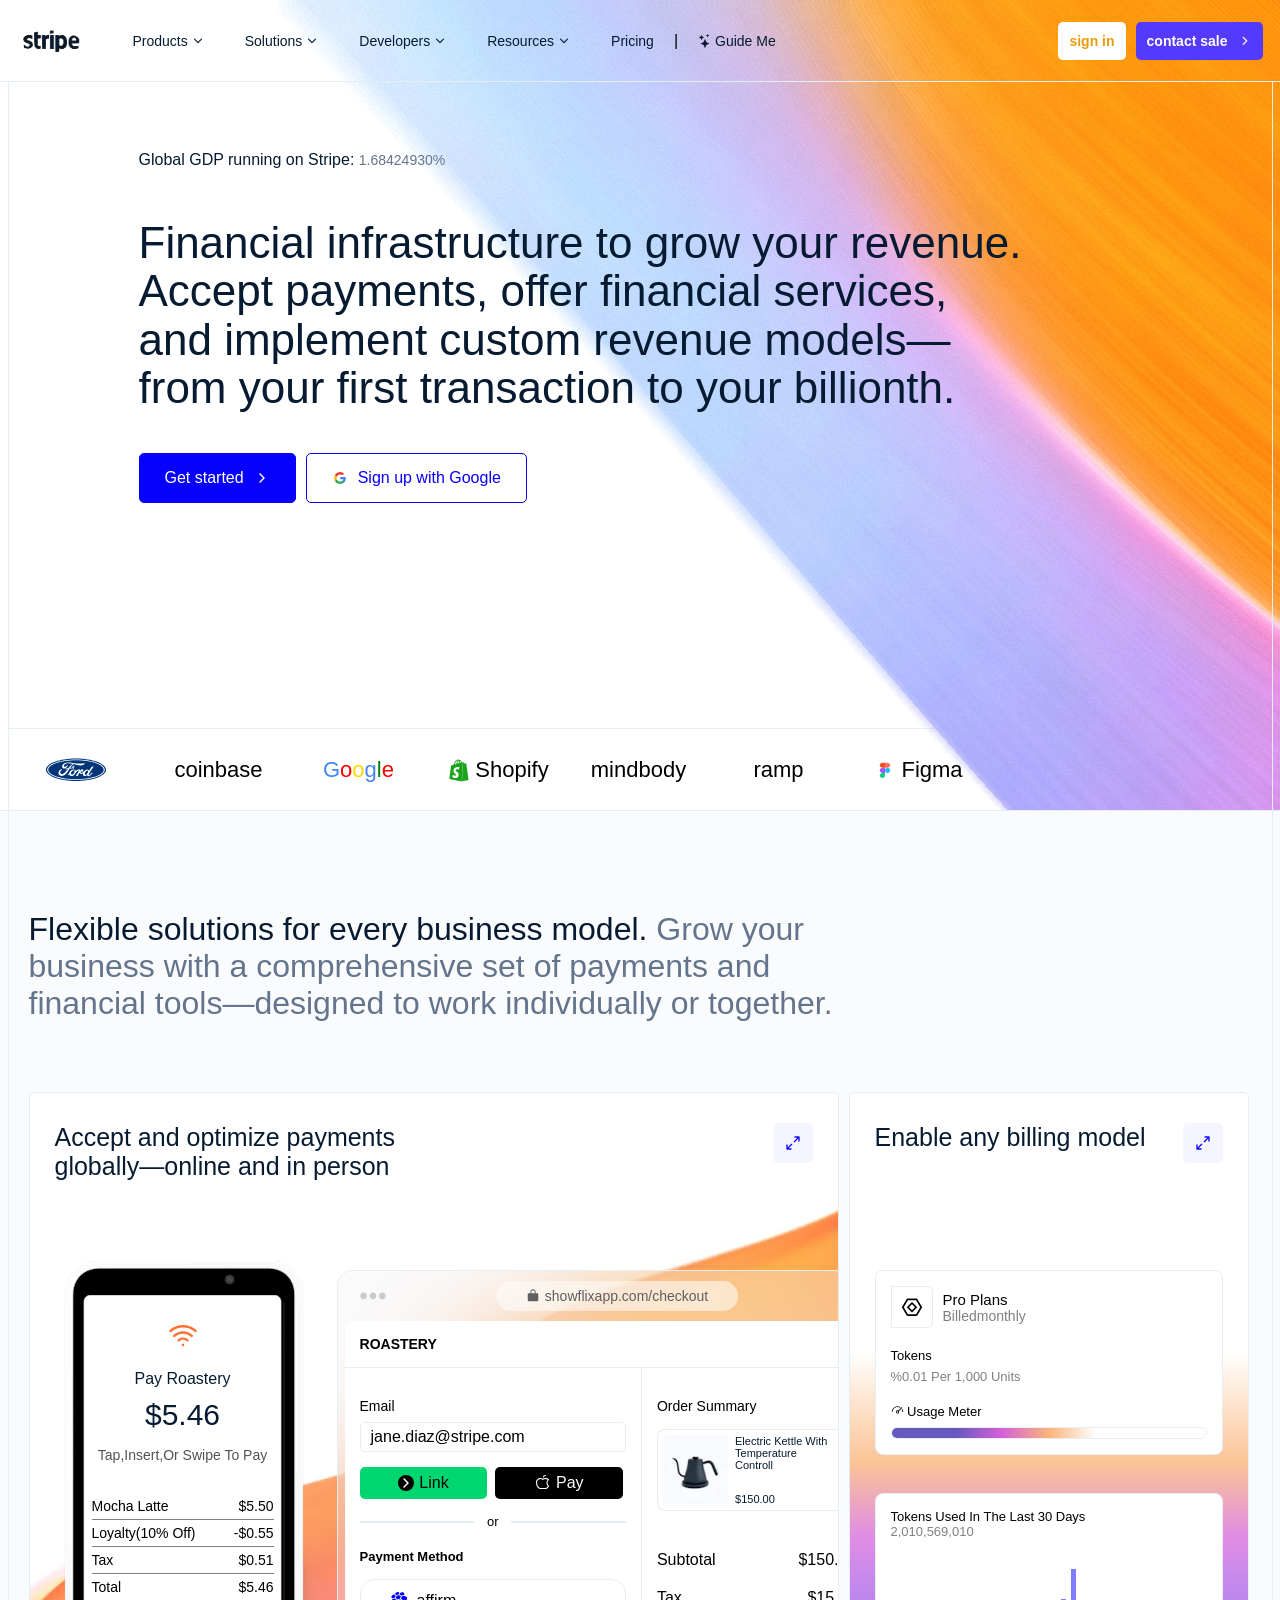
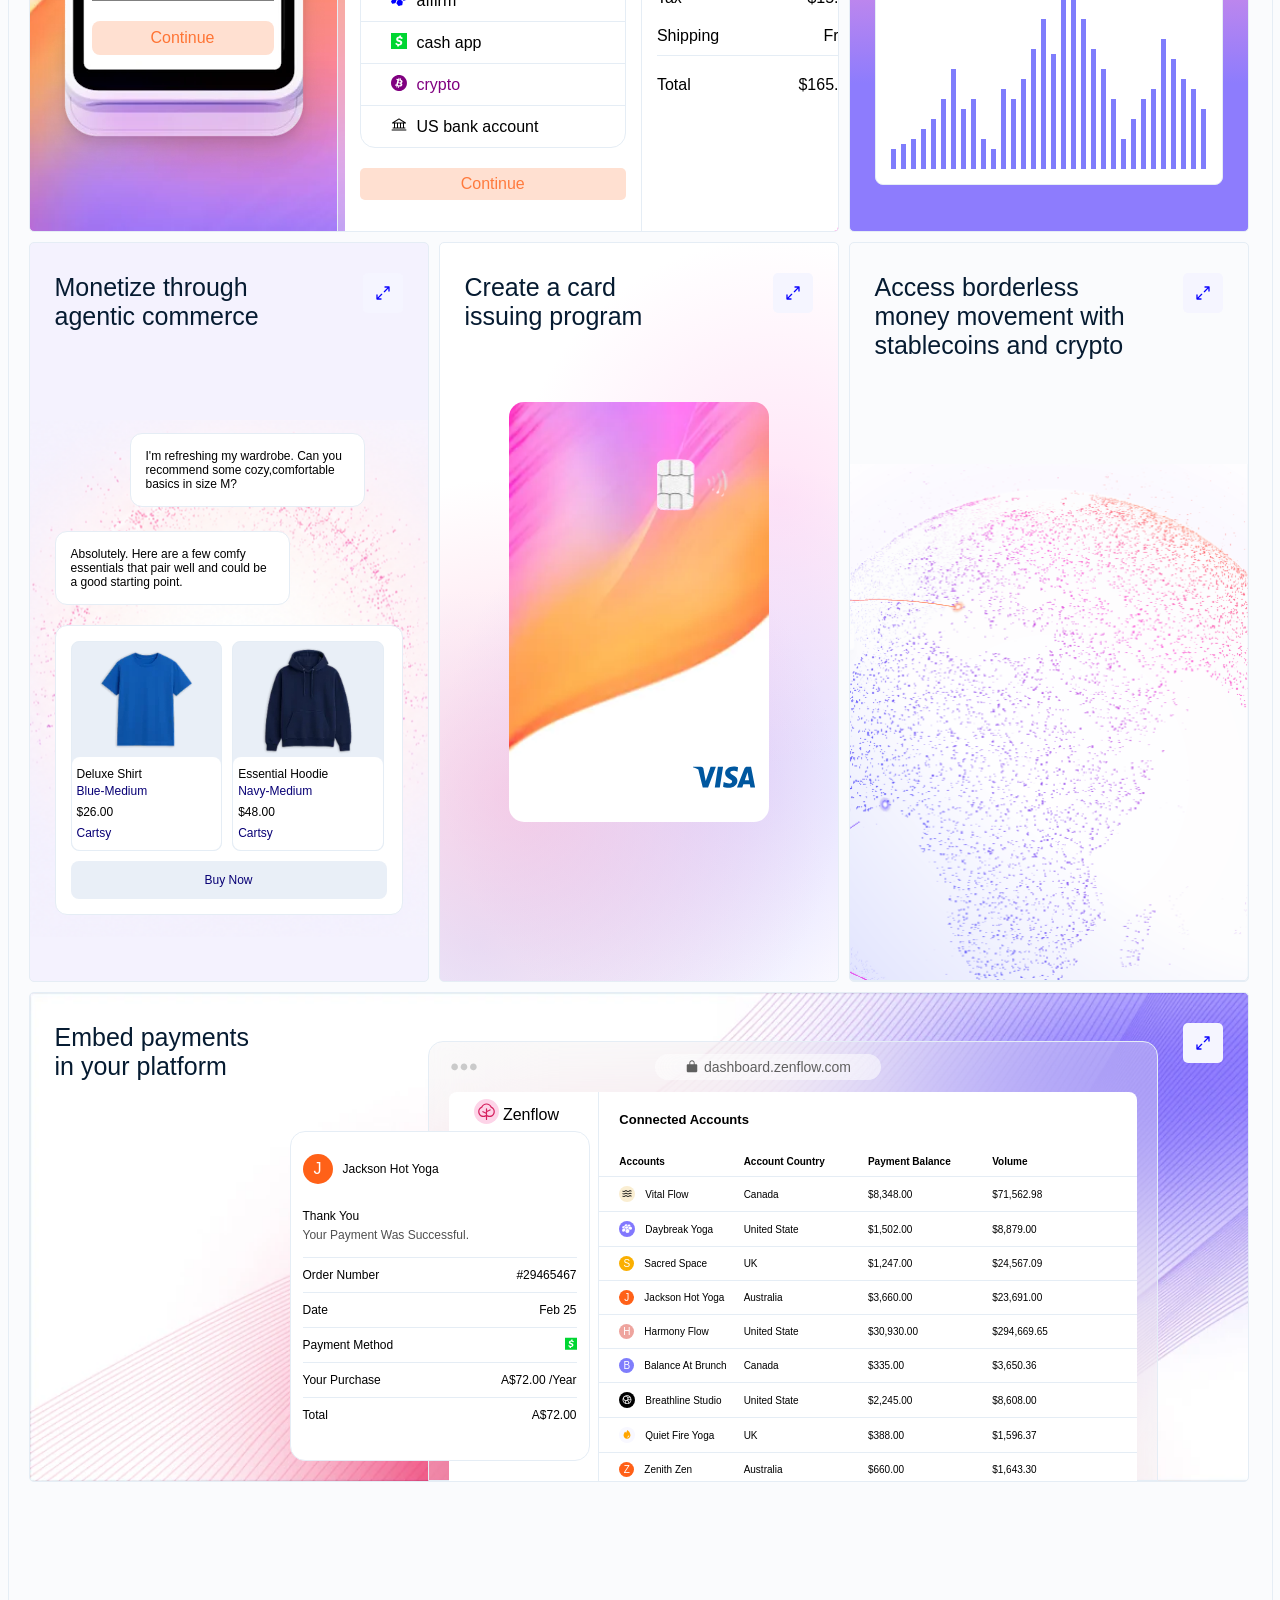
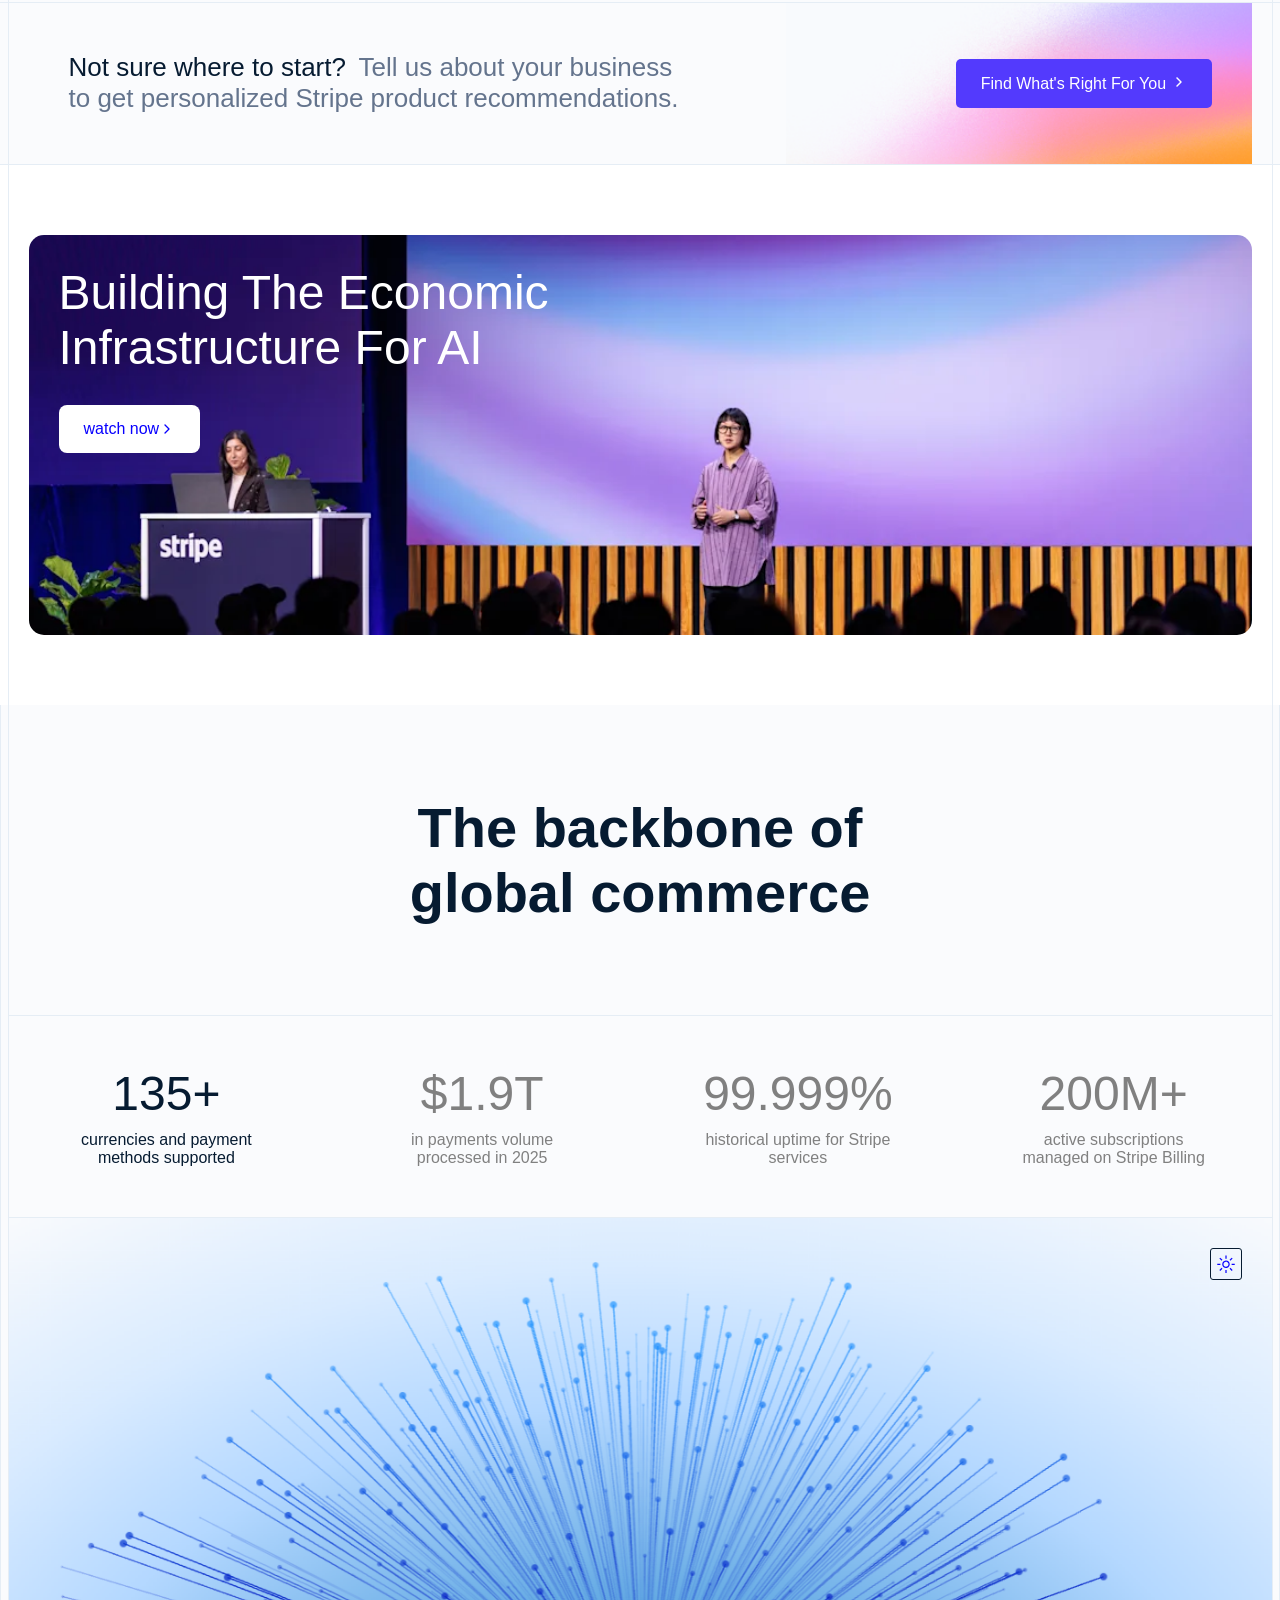
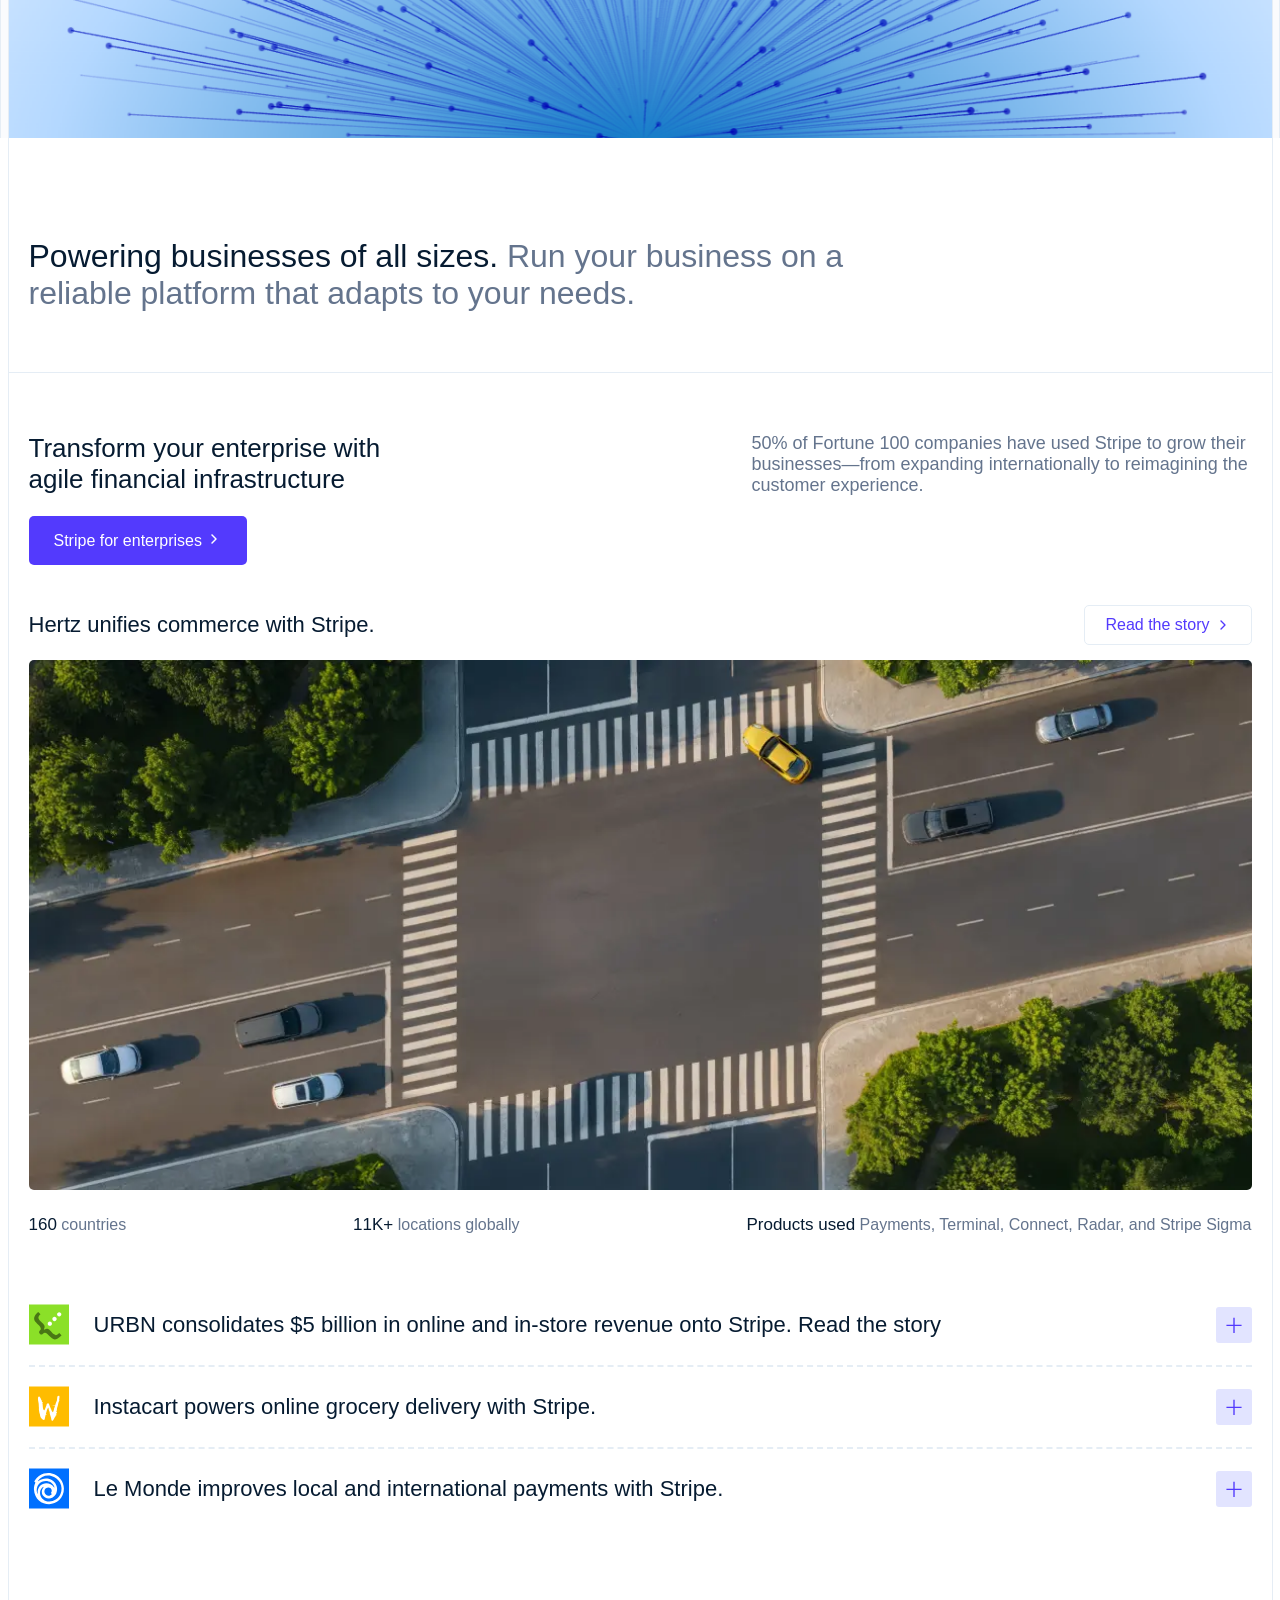
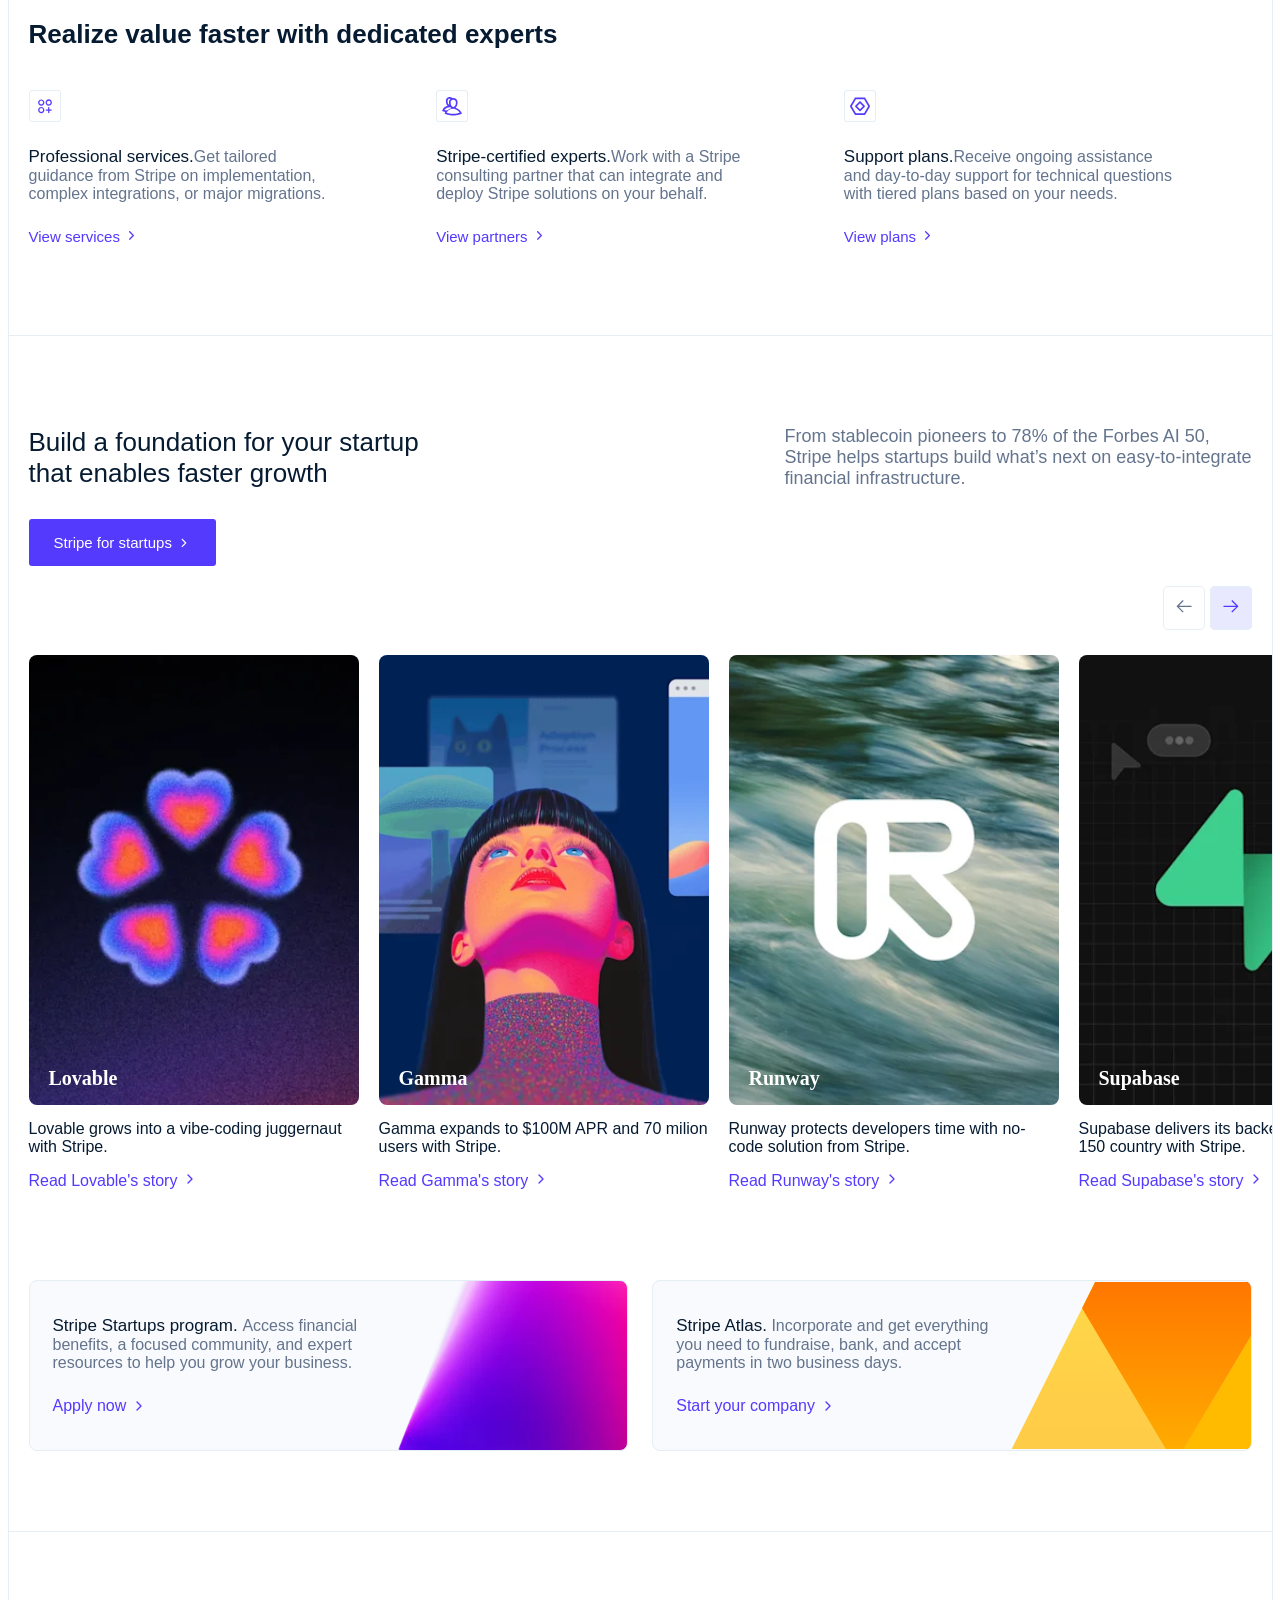
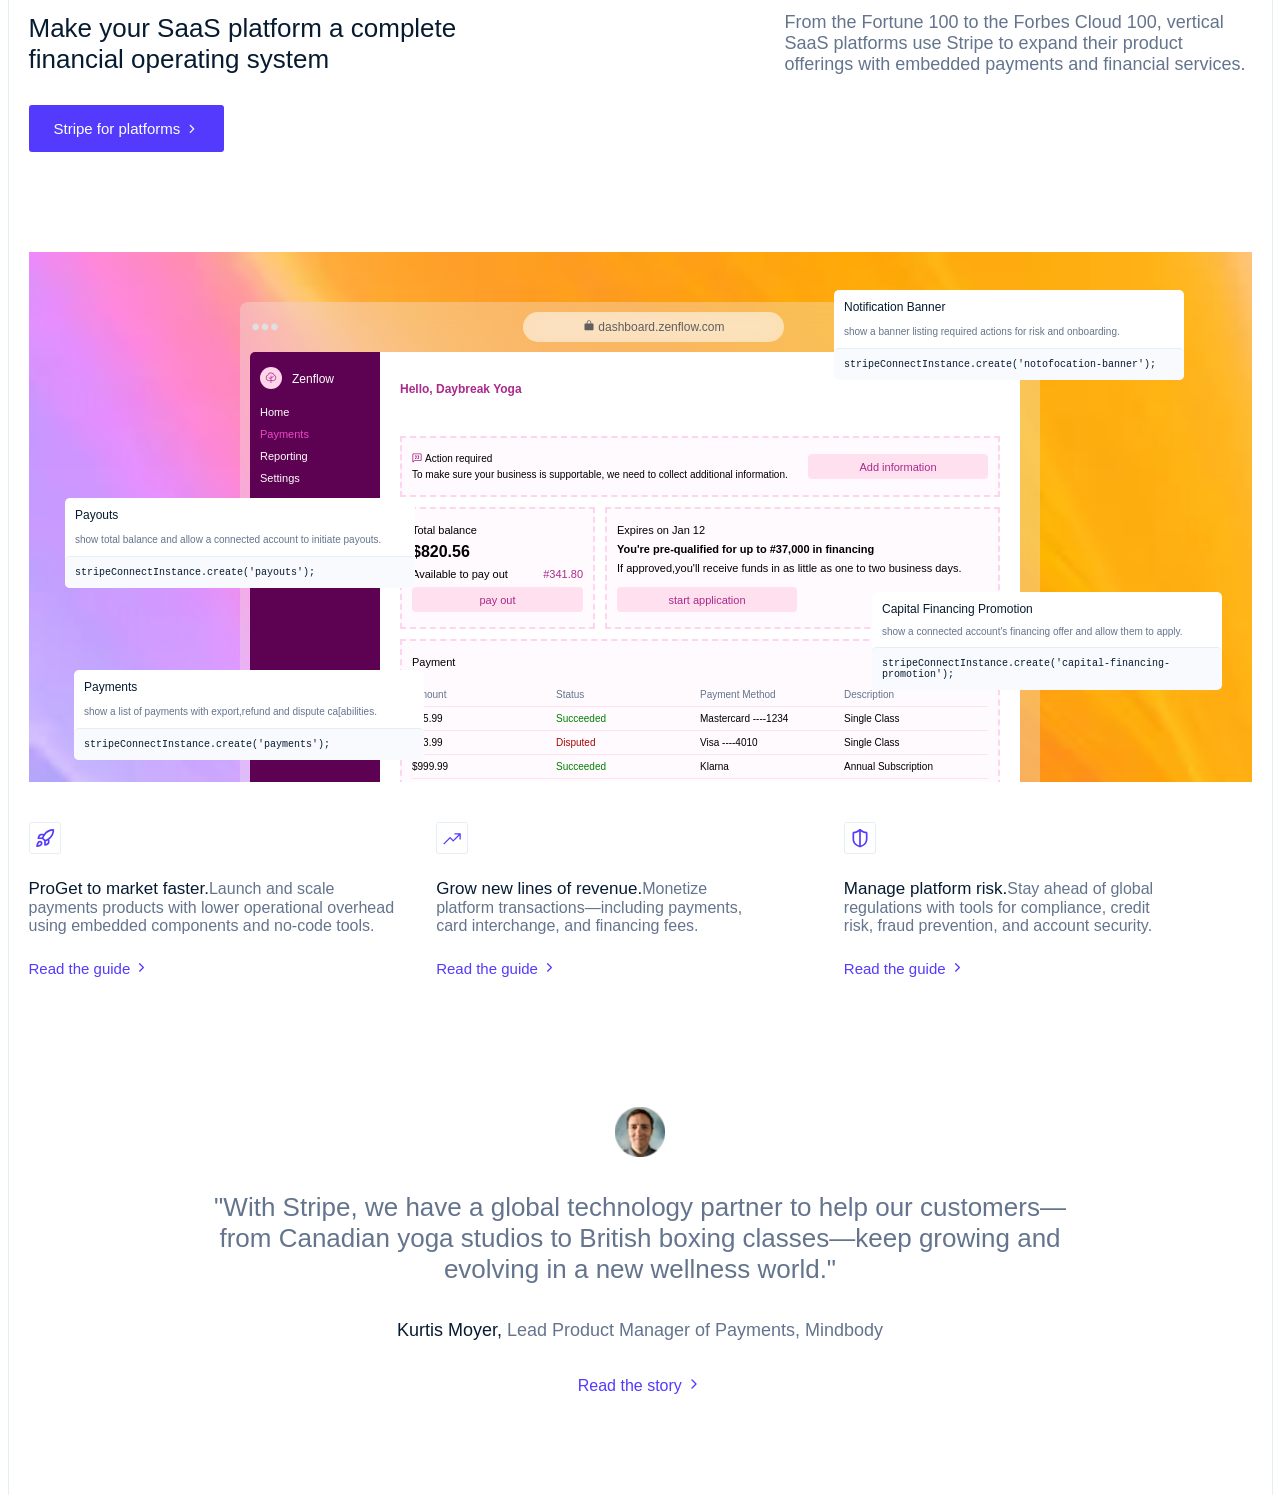
==== commit 666f92e9: "Add files via upload Implement additional page sections" ====
--- a/index.html
+++ b/index.html
@@ -626,7 +626,7 @@
     <!--==================#2 CONTENT HTML ==================-->
     <!--==================================================-->
     <main>
-        <!--==================#2-1 SECTION 1 → GRAY HTML ==================-->
+        <!--==================#2-1 FLEXIBLE SOLUTION HTML ==================-->
         <section>
             <div>
                 <!-- title -->
@@ -1095,11 +1095,460 @@
 
 
                 <!-- following -->
-                <div></div>
+                <div>
+                    <h3>Not sure where to start? <span>Tell us about your business to get personalized Stripe product
+                            recommendations.</h3>
+                    <a href="">find what's right for you</span> <i class="icon"></i> </a>
+                </div>
 
 
             </div>
         </section>
+
+        <!--==================#2-2 BUILDING HTML ==================-->
+        <section>
+            <img src="assets/Images/building.webp" alt="">
+            <h3>Building the economic infrastructure for AI</h3>
+            <a href="">watch now <i class="icon"></i> </a>
+        </section>
+
+        <!--==================#2-3 THE BACKBONE HTML ==================-->
+
+        <section>
+            <div>
+                <h2>The backbone of global commerce</h2>
+                <div>
+                    <div>
+
+                        <span>135+</span>
+                        <span>currencies and payment methods supported</span>
+                    </div>
+                    <div>
+                        <span>$1.9T</span>
+                        <span>in payments volume processed in 2025</span>
+                    </div>
+                    <div>
+                        <span>99.999%</span>
+                        <span>historical uptime for Stripe services</span>
+                    </div>
+                    <div>
+                        <span>200M+</span>
+                        <span>active subscriptions managed on Stripe Billing</span>
+                    </div>
+                </div>
+                <div>
+                    <img src="assets/Images/dots.png" alt="">
+                    <i class="icon"></i>
+                </div>
+            </div>
+        </section>
+
+        <!--==================#2-4 POWERING HTML ==================-->
+        <section>
+
+            <!-- header -->
+            <div>
+                <h2>Powering businesses of all sizes. <span>Run your business on a reliable platform that adapts to your
+                        needs.</span></h2>
+            </div>
+
+            <!-- transform  -->
+            <div>
+                <p>Transform your enterprise with agile financial infrastructure</p>
+                <span>50% of Fortune 100 companies have used Stripe to grow their businesses—from expanding
+                    internationally to reimagining the
+                    customer experience.</span>
+                <div>
+                    <a href="">Stripe for enterprises <i class="icon"></i> </a>
+                </div>
+            </div>
+
+            <!-- hertz -->
+            <div>
+
+                <!-- above img -->
+                <div>
+                    <span>Hertz unifies commerce with Stripe.</span>
+                    <a href="">Read the story <i class="icon"></i></a>
+                </div>
+
+                <figure>
+                    <img src="assets/Images/cross road.webp" alt="">
+                </figure>
+
+                <!-- under img -->
+                <div>
+                    <p><span>160</span> countries</p>
+                    <p><span>11K+</span> locations globally</p>
+                    <p><span>Products used</span> Payments, Terminal, Connect, Radar, and Stripe Sigma</p>
+                </div>
+
+                <!-- links -->
+                <div>
+
+
+
+                    <a href="">
+                        <span><i class="icon"></i>URBN consolidates $5 billion in online and in-store revenue onto
+                            Stripe.
+                            Read the story</span>
+                        <i class="icon"></i>
+                    </a>
+                    <a href="">
+                        <span><i class="icon"></i>Instacart powers online grocery delivery with Stripe.</span>
+                        <i class="icon"></i>
+                    </a>
+                    <a href="">
+                        <span><i class="icon"></i>Le Monde improves local and international payments with
+                            Stripe.</span>
+                        <i class="icon"></i>
+                    </a>
+                </div>
+
+                <!-- Realize value -->
+                <div>
+                    <h5>Realize value faster with dedicated experts</h5>
+
+                    <div>
+                        <i class="icon"></i>
+                        <p><span>Professional services.</span>Get tailored guidance from Stripe on implementation,
+                            complex
+                            integrations, or major migrations.</p>
+                        <a href="">View services <i class="icon"></i></a>
+                    </div>
+                    <div>
+                        <i class="icon"></i>
+                        <p><span>Stripe-certified experts.</span>Work with a Stripe consulting partner that can
+                            integrate and
+                            deploy Stripe solutions on your
+                            behalf.</p>
+                        <a href="">View partners <i class="icon"></i></a>
+                    </div>
+                    <div>
+                        <i class="icon"></i>
+                        <p><span>Support plans.</span>Receive ongoing assistance and day-to-day support for technical
+                            questions
+                            with tiered plans based on your
+                            needs.</p>
+                        <a href="">View plans <i class="icon"></i></a>
+                    </div>
+                </div>
+
+                <!-- Build a foundation -->
+                <div>
+                    <h4>Build a foundation for your startup that enables faster growth</h4>
+                    <span>From stablecoin pioneers to 78% of the Forbes AI 50, Stripe helps startups build what’s next
+                        on easy-to-integrate
+                        financial infrastructure.</span>
+
+                    <div>
+                        <a href="">Stripe for startups <i class="icon"></i></a>
+                    </div>
+
+                    <div>
+                        <a href=""><i class="icon"></i></a>
+                        <a href=""><i class="icon"></i></a>
+                    </div>
+                </div>
+
+                <!-- carrossel -->
+                <div>
+                    <div>
+                        <a href="">
+                            <img src="assets/Images/love.webp" alt="">
+                            <span>Lovable grows into a vibe-coding juggernaut with Stripe.</span>
+                            <span>Read Lovable's story <i class="icon"></i></span>
+                            <span>Lovable</span>
+                        </a>
+                        <a href="">
+                            <img src="assets/Images/Gamma.webp" alt="">
+                            <span>Gamma expands to $100M APR and 70 milion users with Stripe.</span>
+                            <span>Read Gamma's story <i class="icon"></i></span>
+                            <span>Gamma</span>
+                        </a>
+                        <a href="">
+                            <img src="assets/Images/Runway.webp" alt="">
+                            <span>Runway protects developers time with no-code solution from Stripe.</span>
+                            <span>Read Runway's story <i class="icon"></i></span>
+                            <span>Runway</span>
+                        </a>
+                        <a href="">
+                            <img src="assets/Images/Supabase.webp" alt="">
+                            <span>Supabase delivers its backend-as-a-service to 150 country with Stripe.</span>
+                            <span>Read Supabase's story <i class="icon"></i></span>
+                            <span>Supabase</span>
+                        </a>
+                        <a href="">
+                            <img src="assets/Images/linear.webp" alt="">
+                            <span>linear partners with Stripe to handle billing and payments.</span>
+                            <span>Read linear's story <i class="icon"></i></span>
+                            <span>linear</span>
+                        </a>
+                        <a href="">
+                            <img src="assets/Images/Eleven_Labs.webp" alt="">
+                            <span>ElevenLabs grows into a $3B Ai Audio leader with Stripe.</span>
+                            <span>Read Eleven's story <i class="icon"></i></span>
+                            <span>Eleven</span>
+                        </a>
+                        <a href="">
+                            <img src="assets/Images/browserbase.webp" alt="">
+                            <span>browserbase offers usage-based billing for an Ai agent browser with Stripe.</span>
+                            <span>Read browserbase's story <i class="icon"></i></span>
+                            <span>browserbase</span>
+                        </a>
+                        <a href="">
+                            <img src="assets/Images/decagon.webp" alt="">
+                            <span>decagon decreases support costs by 65% with Stripe-integrated agents.</span>
+                            <span>Read decagon's story <i class="icon"></i></span>
+                            <span>decagon</span>
+                        </a>
+
+                        <!-- clone -->
+                        <a href="">
+                            <img src="assets/Images/love.webp" alt="">
+                            <span>Lovable grows into a vibe-coding juggernaut with Stripe.</span>
+                            <span>Read Lovable's story <i class="icon"></i></span>
+                            <span>Lovable</span>
+                        </a>
+                        <a href="">
+                            <img src="assets/Images/Gamma.webp" alt="">
+                            <span>Gamma expands to $100M APR and 70 milion users with Stripe.</span>
+                            <span>Read Gamma's story <i class="icon"></i></span>
+                            <span>Gamma</span>
+                        </a>
+                        <a href="">
+                            <img src="assets/Images/Runway.webp" alt="">
+                            <span>Runway protects developers time with no-code solution from Stripe.</span>
+                            <span>Read Runway's story <i class="icon"></i></span>
+                            <span>Runway</span>
+                        </a>
+                        <a href="">
+                            <img src="assets/Images/Supabase.webp" alt="">
+                            <span>Supabase delivers its backend-as-a-service to 150 country with Stripe.</span>
+                            <span>Read Supabase's story <i class="icon"></i></span>
+                            <span>Supabase</span>
+                        </a>
+                        <a href="">
+                            <img src="assets/Images/linear.webp" alt="">
+                            <span>linear partners with Stripe to handle billing and payments.</span>
+                            <span>Read linear's story <i class="icon"></i></span>
+                            <span>linear</span>
+                        </a>
+                        <a href="">
+                            <img src="assets/Images/Eleven_Labs.webp" alt="">
+                            <span>ElevenLabs grows into a $3B Ai Audio leader with Stripe.</span>
+                            <span>Read Eleven's story <i class="icon"></i></span>
+                            <span>Eleven</span>
+                        </a>
+                        <a href="">
+                            <img src="assets/Images/browserbase.webp" alt="">
+                            <span>browserbase offers usage-based billing for an Ai agent browser with Stripe.</span>
+                            <span>Read browserbase's story <i class="icon"></i></span>
+                            <span>browserbase</span>
+                        </a>
+                        <a href="">
+                            <img src="assets/Images/decagon.webp" alt="">
+                            <span>decagon decreases support costs by 65% with Stripe-integrated agents.</span>
+                            <span>Read decagon's story <i class="icon"></i></span>
+                            <span>decagon</span>
+                        </a>
+
+                    </div>
+                </div>
+
+                <!-- twins -->
+                <div>
+                    <div>
+                        <p><span>Stripe Startups program. </span>Access financial benefits, a focused community, and
+                            expert resources to help you
+                            grow your
+                            business.</p>
+                        <a href="">Apply now <i class="icon"></i></a>
+                    </div>
+                    <div>
+                        <p><span>Stripe Atlas.</span> Incorporate and get everything you need to fundraise, bank, and
+                            accept payments in two
+                            business days.</p>
+                        <a href="">Start your company <i class="icon"></i></a>
+                    </div>
+                </div>
+
+                <!-- make your -->
+                <div>
+                    <h4>Make your SaaS platform a complete financial operating system</h4>
+                    <span>From the Fortune 100 to the Forbes Cloud 100, vertical SaaS platforms use Stripe to expand
+                        their product offerings with
+                        embedded payments and financial services.</span>
+
+                    <div>
+                        <a href="">Stripe for platforms <i class="icon"></i></a>
+                    </div>
+
+                </div>
+
+                <!-- big box -->
+                <div>
+
+                    <!-- total -->
+                    <div>
+
+                        <!-- glass box -->
+                        <div>
+
+                            <!-- url -->
+                            <div>
+                                <i class="icon"></i>
+                                <div>
+                                    <span><i class="icon">𐀂</i> dashboard.zenflow.com</span>
+                                </div>
+                            </div>
+
+                            <!-- purple -->
+                            <div>
+                                <span><i class="icon">鈴</i>Zenflow</span>
+                                <ul>
+                                    <li>home</li>
+                                    <li>payments</li>
+                                    <li>reporting</li>
+                                    <li>settings</li>
+                                </ul>
+                            </div>
+
+                            <!-- white -->
+                            <div>
+                                <span>hello, daybreak yoga</span>
+                                <!-- 1 -->
+                                <div>
+                                    <div>
+                                        <span><i class="icon"></i>Action required</span>
+                                        <span>To make sure your business is supportable, we need to collect additional
+                                            information.</span>
+                                    </div>
+                                    <span>Add information</span>
+                                </div>
+                                <!-- 2 -->
+                                <div>
+                                    <span>Total balance</span>
+                                    <span>$820.56</span>
+                                    <div>
+                                        <span>Available to pay out</span>
+                                        <span>#341.80</span>
+                                    </div>
+                                    <span>pay out</span>
+                                </div>
+                                <!-- 3 -->
+                                <div>
+
+                                    <span>Expires on Jan 12</span>
+                                    <span>You're pre-qualified for up to #37,000 in financing</span>
+                                    <span>If approved,you'll receive funds in as little as one to two business
+                                        days.</span>
+                                    <span>start application</span>
+
+                                </div>
+                                <!-- 4 -->
+                                <div>
+                                    <span>Payment</span>
+                                    <div>
+                                        <span>amount</span>
+                                        <span>status</span>
+                                        <span>payment method</span>
+                                        <span>description</span>
+                                    </div>
+                                    <div>
+                                        <span>$55.99</span>
+                                        <span>succeeded</span>
+                                        <span>mastercard ----1234</span>
+                                        <span>single class</span>
+                                    </div>
+                                    <div>
+                                        <span>$23.99</span>
+                                        <span>disputed</span>
+                                        <span>visa ----4010</span>
+                                        <span>single class</span>
+                                    </div>
+                                    <div>
+                                        <span>$999.99</span>
+                                        <span>succeeded</span>
+                                        <span>Klarna</span>
+                                        <span>annual Subscription</span>
+                                    </div>
+                                </div>
+                                <!-- 5 -->
+                                <div>
+                                    <span>payouts</span>
+                                    <span>show total balance and allow a connected account to initiate payouts.</span>
+                                    <p>stripeConnectInstance.<span>create</span>(<span>'payouts'</span>);</p>
+                                </div>
+                                <!-- 6 -->
+                                <div>
+                                    <span>payments</span>
+                                    <span>show a list of payments with export,refund and dispute ca[abilities.</span>
+                                    <p>stripeConnectInstance.<span>create</span>(<span>'payments'</span>);</p>
+                                </div>
+                                <!-- 7 -->
+                                <div>
+                                    <span>notification banner</span>
+                                    <span>show a banner listing required actions for risk and onboarding.</span>
+                                    <p>stripeConnectInstance.<span>create</span>(<span>'notofocation-banner'</span>);
+                                    </p>
+                                </div>
+                                <!-- 8 -->
+                                <div>
+                                    <span>capital financing promotion</span>
+                                    <span>show a connected account's financing offer and allow them to apply.</span>
+                                    <p>stripeConnectInstance.<span>create</span>(<span>'capital-financing-promotion'</span>);
+                                    </p>
+                                </div>
+
+                            </div>
+                        </div>
+
+                    </div>
+                </div>
+
+                <!-- under big box -->
+                <div>
+                    <div>
+                        <i class="icon"></i>
+                        <p><span>ProGet to market faster.</span>Launch and scale payments products with lower
+                            operational overhead using embedded components and no-code tools.</p>
+                        <a href="">Read the guide <i class="icon"></i></a>
+                    </div>
+                    <div>
+                        <i class="icon"></i>
+                        <p><span>Grow new lines of revenue.</span>Monetize platform transactions—including payments,
+                            card interchange, and financing fees.</p>
+                        <a href="">Read the guide <i class="icon"></i></a>
+                    </div>
+                    <div>
+                        <i class="icon"></i>
+                        <p><span>Manage platform risk.</span>Stay ahead of global regulations with tools for compliance,
+                            credit risk, fraud prevention, and account security.</p>
+                        <a href="">Read the guide <i class="icon"></i></a>
+                    </div>
+                </div>
+
+                <!-- man -->
+                <div>
+                    <img src="assets/Images/KurtisMoyer.webp" alt="">
+                    <div>
+                        <span>"With Stripe, we have a global technology partner to help our customers—from Canadian yoga
+                            studios to British boxing
+                            classes—keep growing and evolving in a new wellness world."</span>
+                    </div>
+                    <p><span>Kurtis Moyer,</span> Lead Product Manager of Payments, Mindbody</p>
+                    <a href="">Read the story <i class="icon"></i></a>
+                </div>
+
+
+            </div>
+
+        </section>
+
+
+
+
 
     </main>
     <footer></footer>
--- a/assets/StyleSheet/master.css
+++ b/assets/StyleSheet/master.css
@@ -1,18 +1,20 @@
 :root {
     --bordercolor: #e5edf5;
     --textblack: #061b31;
-    /* --:; */
-    /* --:; */
+    --graybg: #fafbfd;
+    --textlight: #64748d;
+    --buttoncolor: #533afd;
+    --buttonhover: #2e2b8c;
     /* --:; */
 }
 
-body {
-    overflow: hidden;
-    height: 200vh;
-}
+body {}
 
 section {
-    border: 1px solid var(--bordercolor);
+    border-right: 1px solid var(--bordercolor);
+    border-left: 1px solid var(--bordercolor);
+    width: 100%;
+    max-width: 1265px;
 }
 
 @keyframes waveScale {
@@ -25,16 +27,162 @@
 
     50% {
         background-size: 140% 100%;
-        background-position: -80px 0;
+        background-position: -180px 0;
     }
 }
+
+@keyframes marquee {
+    from {
+        transform: translateX(0);
+    }
+
+    to {
+        transform: translateX(-50%);
+    }
+}
+
+@keyframes circle {
+    50% {
+        background-size: 180% 80%;
+    }
+}
+
+@keyframes globe {
+    50% {
+        background-size: 110% 70%;
+    }
+
+}
+
+@keyframes mobile1 {
+
+    0%,
+    40%,
+    100% {
+        opacity: 1;
+        transform: translateY(0);
+    }
+
+    50% {
+        opacity: 0;
+        transform: translateY(-35px);
+    }
+
+    50%,
+    90% {
+        opacity: 0;
+        transform: translateY(-35px);
+    }
+
+    91%,
+    95% {
+        opacity: 0;
+        transform: translateY(35px);
+    }
+}
+
+@keyframes mobile2 {
+
+    0%,
+    40% {
+        opacity: 0;
+        transform: translateY(35px);
+    }
+
+    /* Move into place */
+    50% {
+        opacity: 1;
+        transform: translateY(0);
+    }
+
+    50%,
+    90% {
+        opacity: 1;
+        transform: translateY(0);
+    }
+
+    100% {
+        opacity: 0;
+        transform: translateY(-35px);
+    }
+}
+
+@keyframes bar {
+
+    from {
+        width: 10%;
+    }
+
+    50% {
+        width: 100%;
+    }
+
+    to {
+        width: 10%;
+    }
+
+}
+
+@keyframes barscale1 {
+
+    50% {
+        transform: scaleY(1.1);
+        background-color: #4441fd;
+
+    }
+}
+
+@keyframes barscale2 {
+
+    50% {
+        transform: scaleY(1.3);
+        background-color: #4441fd;
+
+    }
+}
+
+@keyframes credit {
+
+    from {
+        background-size: 100% 100%;
+    }
+
+    50% {
+        background-size: 110% 120%;
+    }
+}
+
+@keyframes carrossel {
+
+    from {
+        transform: translateX(0);
+    }
+
+    to {
+        transform: translateX(-50%);
+    }
+
+
+}
+
+
+
+
+
+
+
+
+
+
+
+
+
 
 /*==================#1 HEADER STYLE ==================*/
 /*====================================================*/
 header {
     width: 100%;
-    height: 100%;
-    max-height: 80vh;
+    height: 90vh;
     display: flex;
     flex-wrap: wrap;
     align-content: start;
@@ -43,29 +191,29 @@
     background-repeat: no-repeat;
     animation: waveScale 20s ease-in-out infinite;
     position: relative;
-
+    overflow: hidden;
 
     >section {
-        width: 100%;
-        max-width: 1265px;
-        border: none;
+
         display: flex;
         flex-wrap: wrap;
 
         /*==================#1-1 MENU STYLE ==================*/
         &:first-of-type {
+            width: 100%;
+            height: 10%;
             justify-content: space-between;
             align-items: center;
-            padding: 20px 10px;
+            padding: 0 10px;
             border-radius: 5px;
             background-color: rgba(255, 255, 255, 0.001);
             transition: 0.4s;
+            border: none;
             position: relative;
 
             >div {
                 display: flex;
                 align-items: center;
-                margin-right: 20px;
 
                 /* left */
                 &:first-of-type {
@@ -218,7 +366,7 @@
                                                     position: absolute;
                                                     top: 0;
                                                     left: -50%;
-                                                    background-color: rgba(244, 247, 252, 0.014);
+                                                    background-color: rgba(244, 247, 252, 0.03);
                                                     z-index: -1;
                                                     opacity: 0;
                                                     visibility: hidden;
@@ -421,27 +569,18 @@
                 }
             }
 
-            /* &::before {
+            &::before {
                 content: "";
                 background-color: var(--bordercolor);
-                width: 100%;
+                width: 200%;
                 height: 1px;
                 position: absolute;
                 top: 100%;
-                left: 0;
+                left: -30%;
                 z-index: 2;
             }
 
-            &::after {
-                content: "";
-                background-color: var(--bordercolor);
-                width: 100%;
-                height: 1px;
-                position: absolute;
-                top: 10.7%;
-                left: 0;
-                z-index: 2;
-            } */
+
 
             &:hover {
                 background-color: white;
@@ -474,6 +613,2750 @@
         }
 
         /*==================#1-2 HERO STYLE ==================*/
-        &:last-of-type {}
+        &:last-of-type {
+            height: 90%;
+
+            >div {
+                display: flex;
+                align-content: start;
+
+                /* content */
+                &:first-of-type {
+                    flex-wrap: wrap;
+                    justify-content: start;
+                    padding: 70px 130px;
+                    gap: 40px 10px;
+
+                    >p {
+                        width: 100%;
+                        font-size: 16px;
+                        color: var(--textblack);
+                        margin-bottom: 10px;
+
+                        >span {
+                            font-size: 14px;
+                            color: #64748d;
+                        }
+                    }
+
+                    >h1 {
+                        width: 100%;
+                        font-size: 44px;
+                        color: var(--textblack);
+                        line-height: 1.1;
+                        font-weight: 300;
+                        text-wrap: balance;
+                    }
+
+                    >a {
+                        display: flex;
+                        justify-content: center;
+                        align-items: center;
+                        border-radius: 5px;
+                        padding: 15px 25px;
+                        border: 1px solid #0800ff;
+                        transition: 0.4s;
+                        column-gap: 10px;
+
+                        &:first-of-type {
+                            color: white;
+                            background-color: #0800ff;
+                        }
+
+                        &:last-of-type {
+                            color: #0800ff;
+
+                        }
+
+                        &:hover {
+
+                            &:first-of-type {
+                                background-color: #4032c8;
+                            }
+
+                            &:last-of-type {
+                                border: 1px solid #080075;
+                                color: #080075;
+                            }
+                        }
+
+                    }
+                }
+
+                /* logos */
+                &:last-of-type {
+                    border-top: 1px solid var(--bordercolor);
+                    height: 82px;
+                    overflow: hidden;
+                    position: absolute;
+                    bottom: 0;
+                    width: 100%;
+                    max-width: 1263px;
+                    z-index: -2;
+
+                    >div {
+                        animation: marquee 20s linear infinite;
+                        display: flex;
+
+                        >a {
+
+                            display: flex;
+                            justify-content: center;
+                            align-items: center;
+                            font-size: 22px;
+                            width: 140px;
+
+                            >i {
+                                margin-right: 5px;
+                            }
+
+
+                            &:first-of-type,
+                            &:nth-of-type(15) {
+                                font-size: 60px;
+                                color: #013579;
+                            }
+
+                            &:nth-of-type(2) {}
+
+                            &:nth-of-type(3),
+                            &:nth-of-type(17) {
+
+                                >span {
+
+                                    &:first-of-type,
+                                    &:nth-of-type(15) {
+                                        color: #4285f4;
+                                    }
+
+                                    &:nth-of-type(2) {
+                                        color: red;
+                                    }
+
+                                    &:nth-of-type(3) {
+                                        color: gold;
+                                    }
+
+                                    &:nth-of-type(4) {
+                                        color: #4285f4;
+                                    }
+
+                                    &:nth-of-type(5) {
+                                        color: green;
+                                    }
+
+                                    &:last-of-type {
+                                        color: red;
+                                    }
+                                }
+                            }
+
+                            &:nth-of-type(4),
+                            &:nth-of-type(18) {
+
+                                >i {
+                                    color: rgb(28, 163, 28);
+                                }
+                            }
+
+
+                            &:nth-of-type(8),
+                            &:nth-of-type(22) {
+                                color: purple;
+                            }
+
+
+
+                            &:nth-of-type(12),
+                            &:nth-of-type(26) {
+                                >i {
+                                    color: orange;
+                                }
+                            }
+
+                            &:nth-of-type(14),
+                            &:nth-of-type(28) {
+                                >i {
+                                    color: limegreen;
+                                }
+                            }
+                        }
+                    }
+
+                    &:hover {
+                        >div {
+                            animation-play-state: paused;
+                        }
+                    }
+                }
+
+                &::before {
+                    content: "";
+                    background-color: var(--bordercolor);
+                    width: 200%;
+                    height: 1px;
+                    position: absolute;
+                    top: 100%;
+                    left: -30%;
+                    z-index: 2;
+                }
+            }
+        }
+    }
+}
+
+
+/*=================#2 CONTENT STYLE =================*/
+/*===================================================*/
+main {
+    width: 100%;
+    display: flex;
+    flex-wrap: wrap;
+    align-content: start;
+    justify-content: center;
+    overflow: hidden;
+
+    >section {
+        display: flex;
+        justify-content: center;
+        align-items: start;
+        align-content: start;
+
+        /*==================#2-1 FLEXIBLE SOLUTION STYLE ==================*/
+        &:first-of-type {
+            max-width: 100%;
+            background-color: #fafbfd;
+            border: none;
+            border-top: 1px solid var(--bordercolor);
+            border-bottom: 1px solid var(--bordercolor);
+
+            /* inner box */
+            >div {
+                padding: 100px 20px 0px;
+                width: 100%;
+                max-width: 1265px;
+                border-right: 1px solid var(--bordercolor);
+                border-left: 1px solid var(--bordercolor);
+                display: flex;
+                flex-wrap: wrap;
+                align-content: start;
+                row-gap: 70px;
+
+                >div {
+
+                    /* top title */
+                    &:first-of-type {
+                        width: 100%;
+
+                        >h2 {
+                            width: 80%;
+                            font-size: 32px;
+                            color: var(--textblack);
+                            text-wrap: balance;
+                            font-weight: 400;
+
+                            >span {
+                                font-size: 32px;
+                                color: #64748d;
+                            }
+                        }
+                    }
+
+                    /* middle content */
+                    &:nth-of-type(2) {
+                        display: grid;
+                        grid-template-columns: repeat(3, 400px);
+                        grid-template-rows: repeat(8, 240px);
+                        gap: 10px;
+
+                        /* cards */
+                        >div {
+                            border: 1px solid var(--bordercolor);
+                            border-radius: 5px;
+                            padding: 30px 25px;
+                            display: flex;
+                            flex-wrap: wrap;
+                            align-content: start;
+                            overflow: hidden;
+                            transition: 0.4s;
+
+                            >div {
+                                display: flex;
+
+                                &:first-of-type {
+                                    width: 100%;
+                                    position: relative;
+
+                                    >h3 {
+                                        font-size: 25px;
+                                        color: var(--textblack);
+                                        font-weight: normal;
+                                    }
+
+                                    >i {
+                                        color: #0800ff;
+                                        background-color: #f5f5ff;
+                                        padding: 12px;
+                                        position: absolute;
+                                        top: 0px;
+                                        right: 0;
+                                        transition: 0.4s;
+                                        border-radius: 5px;
+                                    }
+                                }
+                            }
+
+                            /* 1 */
+                            &:first-of-type {
+                                grid-area: 1 / 1 / span 3 / span 2;
+                                background-image: url(../Images/payment-bento-background.webp);
+                                background-position: bottom;
+                                background-repeat: no-repeat;
+                                background-size: cover;
+                                padding: 30px 0px 0px 0px;
+                                position: relative;
+                                row-gap: 80px;
+
+                                >div {
+
+                                    /* title */
+                                    &:first-of-type {
+                                        padding-left: 25px;
+
+                                        >h3 {
+                                            width: 50%;
+                                        }
+
+                                        >i {
+                                            right: 25px;
+                                        }
+                                    }
+
+                                    /* phone */
+                                    &:nth-of-type(2) {
+                                        position: relative;
+
+                                        >img {
+                                            height: 525px;
+                                        }
+
+                                        >div {
+                                            width: 198px;
+                                            padding: 25px 8px 0;
+                                            display: flex;
+                                            flex-wrap: wrap;
+                                            justify-content: center;
+                                            align-content: start;
+                                            position: absolute;
+                                            top: 34px;
+                                            left: 54px;
+
+
+
+                                            >i {
+                                                font-size: 30px;
+                                                margin-bottom: 20px;
+                                                color: #ff7434;
+                                            }
+
+                                            >span {
+                                                width: 100%;
+                                                text-align: center;
+                                                text-transform: capitalize;
+
+                                                &:first-of-type {
+                                                    font-size: 16px;
+                                                    color: var(--textblack);
+                                                }
+
+                                                &:nth-of-type(2) {
+                                                    font-size: 30px;
+                                                    color: var(--textblack);
+                                                    margin: 10px 0 15px;
+                                                }
+
+                                                &:nth-of-type(3) {
+                                                    font-size: 14px;
+                                                    color: rgb(83, 83, 83);
+                                                    margin-bottom: 30px;
+                                                }
+
+                                                &:last-of-type {
+                                                    padding: 8px;
+                                                    background-color: #ffe0d1;
+                                                    margin-top: 20px;
+                                                    border-radius: 8px;
+                                                    color: #ff7434;
+                                                }
+
+
+                                            }
+
+                                            >div {
+                                                width: 100%;
+                                                display: flex;
+                                                justify-content: space-between;
+                                                border-bottom: 1px solid gray;
+                                                padding: 5px 0;
+
+                                                >span {
+                                                    text-transform: capitalize;
+                                                    font-size: 14px;
+                                                }
+
+                                                &:first-of-type {}
+                                            }
+
+                                            &:first-of-type {
+                                                animation: mobile1 10s ease-in-out infinite;
+
+                                            }
+
+                                            &:last-of-type {
+                                                opacity: 0;
+                                                animation: mobile2 10s ease-in-out infinite;
+
+                                                >i {
+                                                    color: #ac7df3;
+                                                }
+
+                                                >span {
+                                                    &:last-of-type {
+                                                        background-color: #ac7df3;
+                                                        color: white;
+                                                    }
+                                                }
+                                            }
+
+                                        }
+                                    }
+
+                                    /* windows*/
+                                    &:nth-of-type(3),
+                                    &:last-of-type {
+                                        position: absolute;
+                                        top: 24%;
+                                        left: 38%;
+                                        width: 503px;
+                                        height: 81.5%;
+                                        border-radius: 15px 0 0 15px;
+                                        border: 1px solid var(--bordercolor);
+                                        background-color: rgba(240, 238, 238, 0.322);
+                                        backdrop-filter: blur(55px);
+                                        display: flex;
+                                        flex-wrap: wrap;
+                                        align-content: start;
+
+                                        >div {
+                                            width: 100%;
+                                            display: flex;
+                                            flex-wrap: wrap;
+                                            align-content: start;
+
+                                            /* top */
+                                            &:first-of-type {
+                                                padding: 10px 20px;
+
+                                                >i {
+                                                    font-size: 30px;
+                                                    color: rgb(202, 202, 202);
+                                                    width: 30%;
+                                                }
+
+                                                >div {
+                                                    display: flex;
+                                                    border-radius: 50px;
+                                                    padding: 5px 30px;
+                                                    background-color: rgba(255, 255, 255, 0.493);
+                                                    backdrop-filter: blur(15px);
+                                                    column-gap: 5px;
+                                                    color: rgb(95, 95, 95);
+                                                    font-size: 14px;
+                                                    align-items: center;
+                                                    justify-content: center;
+                                                }
+                                            }
+
+                                            /* bottom */
+                                            &:last-of-type {
+                                                margin-left: 7px;
+                                                background-color: white;
+                                                height: 100%;
+                                                border-radius: 8px 0 0 8px;
+
+                                                /* name */
+                                                >span {
+                                                    padding: 15px;
+                                                    text-transform: uppercase;
+                                                    font-weight: bold;
+                                                    font-size: 14px;
+                                                    width: 100%;
+                                                    border-bottom: 1px solid var(--bordercolor);
+                                                }
+
+                                                /* credit card & product */
+                                                >div {
+                                                    height: 100%;
+                                                    padding: 30px 15px;
+                                                    display: flex;
+                                                    flex-wrap: wrap;
+                                                    align-content: start;
+
+                                                    /* credit card */
+                                                    &:first-of-type {
+                                                        width: 60%;
+
+                                                        >span {
+                                                            text-transform: capitalize;
+                                                            width: 100%;
+
+                                                            &:first-of-type {
+                                                                font-size: 14px;
+
+                                                            }
+
+                                                            &:nth-of-type(2) {
+                                                                text-transform: none;
+                                                                border: 1px solid var(--bordercolor);
+                                                                padding: 5px 10px;
+                                                                margin: 8px 0 15px;
+                                                                border-radius: 5px;
+                                                            }
+
+                                                            &:nth-of-type(3) {
+                                                                font-size: 13px;
+                                                                margin-bottom: 15px;
+                                                                font-weight: bold;
+                                                            }
+                                                        }
+
+                                                        >p {
+                                                            width: 100%;
+                                                            margin: 15px 0 20px;
+                                                            display: flex;
+                                                            align-items: center;
+                                                            justify-content: space-between;
+
+                                                            >span {
+
+                                                                &:first-of-type,
+                                                                &:last-of-type {
+                                                                    width: 43%;
+                                                                    height: 2px;
+                                                                    background-color: var(--bordercolor);
+                                                                }
+
+                                                                &:nth-of-type(2) {
+                                                                    font-size: 13px;
+                                                                }
+                                                            }
+                                                        }
+
+                                                        >div {
+                                                            border: 1px solid var(--bordercolor);
+                                                            display: flex;
+                                                            flex-wrap: wrap;
+                                                            border-radius: 15px;
+
+                                                            >span {
+                                                                width: 100%;
+                                                                padding: 11px 30px;
+                                                                border-bottom: 1px solid var(--bordercolor);
+
+                                                                >i {
+                                                                    margin-right: 10px;
+                                                                }
+
+                                                                &:nth-of-type(1) {
+                                                                    >i {
+                                                                        color: blue;
+                                                                    }
+                                                                }
+
+                                                                &:nth-of-type(3) {
+                                                                    color: purple;
+                                                                }
+
+                                                                &:last-of-type {
+                                                                    border: none;
+                                                                }
+                                                            }
+                                                        }
+
+                                                        >a {
+                                                            width: 48%;
+                                                            display: flex;
+                                                            justify-content: center;
+                                                            align-items: center;
+                                                            padding: 7px;
+                                                            border-radius: 5px;
+                                                            text-transform: capitalize;
+
+                                                            >i {
+                                                                margin-right: 5px;
+                                                            }
+
+                                                            &:first-of-type {
+                                                                background-color: #00d66f;
+                                                                color: black;
+                                                                margin-right: 8px;
+
+
+                                                                >i {
+                                                                    border-radius: 50%;
+                                                                    color: white;
+                                                                    background-color: black;
+                                                                }
+                                                            }
+
+                                                            &:nth-of-type(2) {
+                                                                background-color: black;
+                                                                color: white;
+                                                            }
+
+                                                            &:nth-of-type(3) {
+                                                                width: 100%;
+                                                                background-color: #ffe0d1;
+                                                                color: #ff7a3d;
+                                                                margin-top: 20px;
+                                                            }
+                                                        }
+                                                    }
+
+                                                    /* product */
+                                                    &:last-of-type {
+                                                        padding: 30px 0 30px 15px;
+                                                        width: 40%;
+                                                        border-left: 1px solid var(--bordercolor);
+
+                                                        >* {
+                                                            width: 100%;
+                                                        }
+
+                                                        >span {
+                                                            font-size: 14px;
+                                                            text-transform: capitalize;
+                                                            text-wrap: nowrap;
+                                                        }
+
+                                                        >figure {
+                                                            margin: 15px 0 30px;
+                                                            display: flex;
+                                                            border: 1px solid var(--bordercolor);
+                                                            border-right: none;
+                                                            padding: 5px;
+                                                            column-gap: 7px;
+                                                            border-radius: 8px 0 0 8px;
+
+                                                            >img {
+                                                                width: 70px;
+                                                                height: 70px;
+                                                                object-fit: cover;
+                                                            }
+
+                                                            >figcaption {
+                                                                display: flex;
+                                                                flex-wrap: wrap;
+                                                                align-content: space-between;
+
+                                                                >span {
+                                                                    text-transform: capitalize;
+                                                                    font-size: 11px;
+                                                                    color: var(--textblack);
+                                                                }
+                                                            }
+
+
+                                                        }
+
+                                                        >div {
+                                                            display: flex;
+                                                            justify-content: space-between;
+                                                            padding: 10px 0;
+
+                                                            >span {
+                                                                text-transform: capitalize;
+                                                            }
+
+                                                            &:last-of-type {
+                                                                border-top: 1px solid var(--bordercolor);
+                                                                padding-top: 20px;
+                                                            }
+
+                                                        }
+                                                    }
+
+
+                                                }
+                                            }
+                                        }
+                                    }
+
+                                    /* win 1 */
+                                    &:nth-of-type(3) {
+                                        opacity: 1;
+                                        animation: mobile1 10s ease-in-out infinite;
+                                    }
+
+                                    /* win 2 */
+                                    &:last-of-type {
+                                        opacity: 0;
+                                        animation: mobile2 10s ease-in-out infinite;
+
+                                        >div {
+                                            &:last-of-type {
+
+                                                >div {
+                                                    &:first-of-type {
+
+                                                        >a {
+
+                                                            &:first-of-type {}
+
+                                                            &:nth-of-type(2) {}
+
+                                                            &:last-of-type {
+                                                                background-color: #ac7df3;
+                                                                color: white;
+                                                            }
+                                                        }
+                                                    }
+                                                }
+                                            }
+                                        }
+                                    }
+
+                                }
+                            }
+
+                            /* 2 */
+                            &:nth-of-type(2) {
+                                grid-area: 1 / 3 / span 3 / span 1;
+                                background: #ffffff;
+                                background: linear-gradient(180deg, #ffffff 35%, #fbc496 50%, rgba(212, 95, 215, 0.7) 60%, #8d7cfd 80%);
+                                transition: 0.4s;
+
+                                >div {
+                                    &:first-of-type {
+                                        margin-bottom: 80px;
+                                    }
+
+                                    &:nth-of-type(2),
+                                    &:nth-of-type(3) {
+                                        width: 100%;
+                                        flex-wrap: wrap;
+                                        align-content: start;
+                                        background-color: white;
+                                        border-radius: 8px;
+                                        border: 1px solid var(--bordercolor);
+                                        padding: 15px;
+                                    }
+
+                                    &:nth-of-type(2) {
+                                        margin: 38px 0;
+
+                                        >div {
+                                            width: 100%;
+
+                                            &:first-of-type {
+                                                display: flex;
+                                                column-gap: 10px;
+
+                                                >i {
+                                                    font-size: 20px;
+                                                    border: 1px solid var(--bordercolor);
+                                                    padding: 10px;
+                                                    border-radius: 0 5px 5px 0;
+                                                }
+
+                                                >div {
+                                                    display: flex;
+                                                    flex-wrap: wrap;
+                                                    align-content: center;
+
+                                                    >span {
+                                                        width: 100%;
+                                                        text-transform: capitalize;
+                                                        font-size: 15px;
+
+                                                        &:last-of-type {
+                                                            color: gray;
+                                                            font-size: 14px;
+                                                        }
+                                                    }
+                                                }
+                                            }
+
+                                            &:last-of-type {
+                                                height: 12px;
+                                                border-radius: 50px;
+                                                border: 1px solid var(--bordercolor);
+                                                position: relative;
+
+                                                &::before {
+                                                    content: "";
+                                                    width: 100%;
+                                                    height: 100%;
+                                                    border-radius: 50px;
+                                                    background: #ffffff;
+                                                    background: linear-gradient(270deg, #ffffff 35%, #fbb47a 50%, rgb(213, 97, 215) 65%, #6558be 80%);
+                                                    position: absolute;
+                                                    top: 0;
+                                                    left: 0;
+                                                    animation: bar 20s ease-in-out infinite;
+                                                }
+                                            }
+                                        }
+
+                                        >span {
+                                            width: 100%;
+                                            text-transform: capitalize;
+                                            font-size: 13px;
+
+                                            &:first-of-type {
+                                                margin: 20px 0 6px;
+                                            }
+
+                                            &:nth-of-type(2) {
+                                                color: gray;
+                                            }
+
+                                            &:last-of-type {
+                                                margin: 20px 0 8px;
+                                            }
+                                        }
+                                    }
+
+                                    &:nth-of-type(3) {
+
+                                        >span {
+                                            width: 100%;
+                                            font-size: 13px;
+                                            text-transform: capitalize;
+
+                                            &:last-of-type {
+                                                color: gray;
+                                            }
+                                        }
+
+                                        >div {
+                                            position: relative;
+                                            width: 100%;
+                                            height: 230px;
+
+                                            >div {
+                                                position: absolute;
+                                                bottom: 0;
+                                                width: 5px;
+                                                background-color: #7f7dfc;
+                                                transform-origin: bottom;
+
+                                                &:nth-of-type(1) {
+                                                    left: 0px;
+                                                    height: 20px;
+                                                }
+
+                                                &:nth-of-type(2) {
+                                                    left: 10px;
+                                                    height: 25px;
+                                                }
+
+                                                &:nth-of-type(3) {
+                                                    left: 20px;
+                                                    height: 30px;
+                                                }
+
+                                                &:nth-of-type(4) {
+                                                    left: 30px;
+                                                    height: 40px;
+                                                }
+
+                                                &:nth-of-type(5) {
+                                                    left: 40px;
+                                                    height: 50px;
+                                                }
+
+                                                &:nth-of-type(6) {
+                                                    left: 50px;
+                                                    height: 70px;
+                                                }
+
+                                                &:nth-of-type(7) {
+                                                    left: 60px;
+                                                    height: 100px;
+                                                }
+
+                                                &:nth-of-type(8) {
+                                                    left: 70px;
+                                                    height: 60px;
+                                                }
+
+                                                &:nth-of-type(9) {
+                                                    left: 80px;
+                                                    height: 70px;
+                                                }
+
+                                                &:nth-of-type(10) {
+                                                    left: 90px;
+                                                    height: 30px;
+                                                }
+
+                                                &:nth-of-type(11) {
+                                                    left: 100px;
+                                                    height: 20px;
+                                                }
+
+                                                &:nth-of-type(12) {
+                                                    left: 110px;
+                                                    height: 80px;
+                                                }
+
+                                                &:nth-of-type(13) {
+                                                    left: 120px;
+                                                    height: 70px;
+                                                }
+
+                                                &:nth-of-type(14) {
+                                                    left: 130px;
+                                                    height: 90px;
+                                                }
+
+                                                &:nth-of-type(15) {
+                                                    left: 140px;
+                                                    height: 120px;
+                                                }
+
+                                                &:nth-of-type(16) {
+                                                    left: 150px;
+                                                    height: 150px;
+                                                }
+
+                                                &:nth-of-type(17) {
+                                                    left: 160px;
+                                                    height: 115px;
+                                                }
+
+                                                &:nth-of-type(18) {
+                                                    left: 170px;
+                                                    height: 170px;
+                                                }
+
+                                                &:nth-of-type(19) {
+                                                    left: 180px;
+                                                    height: 200px;
+                                                }
+
+                                                &:nth-of-type(20) {
+                                                    left: 190px;
+                                                    height: 150px;
+                                                }
+
+                                                &:nth-of-type(21) {
+                                                    left: 200px;
+                                                    height: 120px;
+                                                }
+
+                                                &:nth-of-type(22) {
+                                                    left: 210px;
+                                                    height: 100px;
+                                                }
+
+                                                &:nth-of-type(23) {
+                                                    left: 220px;
+                                                    height: 70px;
+                                                }
+
+                                                &:nth-of-type(24) {
+                                                    left: 230px;
+                                                    height: 30px;
+                                                }
+
+                                                &:nth-of-type(25) {
+                                                    left: 240px;
+                                                    height: 50px;
+                                                }
+
+                                                &:nth-of-type(26) {
+                                                    left: 250px;
+                                                    height: 70px;
+                                                }
+
+                                                &:nth-of-type(27) {
+                                                    left: 260px;
+                                                    height: 80px;
+                                                }
+
+                                                &:nth-of-type(28) {
+                                                    left: 270px;
+                                                    height: 130px;
+                                                }
+
+                                                &:nth-of-type(29) {
+                                                    left: 280px;
+                                                    height: 110px;
+                                                }
+
+                                                &:nth-of-type(30) {
+                                                    left: 290px;
+                                                    height: 90px;
+                                                }
+
+                                                &:nth-of-type(31) {
+                                                    left: 300px;
+                                                    height: 80px;
+                                                }
+
+                                                &:nth-of-type(32) {
+                                                    left: 310px;
+                                                    height: 60px;
+                                                }
+
+                                            }
+                                        }
+                                    }
+                                }
+
+                                &:hover {
+                                    >div {
+                                        &:nth-of-type(3) {
+                                            >div {
+
+                                                >div {
+                                                    &:nth-of-type(7) {
+                                                        animation: barscale2 10s ease-in-out infinite;
+                                                    }
+
+                                                    &:nth-of-type(2) {
+                                                        animation: barscale2 10s ease-in-out infinite;
+                                                    }
+
+                                                    &:nth-of-type(19) {
+                                                        animation: barscale1 10s ease-in-out infinite;
+                                                    }
+
+                                                    &:nth-of-type(27) {
+                                                        animation: barscale2 10s ease-in-out infinite;
+                                                    }
+
+                                                    &:nth-of-type(28) {
+                                                        animation: barscale2 10s ease-in-out infinite;
+                                                    }
+
+                                                    &:nth-of-type(30) {
+                                                        animation: barscale2 10s ease-in-out infinite;
+                                                    }
+                                                }
+                                            }
+                                        }
+                                    }
+                                }
+                            }
+
+                            /* 3 */
+                            &:nth-of-type(3) {
+                                grid-area: 4 / 1 / span 3 / span 1;
+                                background-image: url(../Images/background\ phone.png);
+                                background-size: 140% 70%;
+                                background-repeat: no-repeat;
+                                background-position: 45% 80%;
+                                background-color: #f4f2fe;
+                                animation: circle 10s linear infinite;
+                                position: relative;
+
+                                >div {
+                                    >h3 {
+                                        width: 60%;
+                                    }
+
+                                    &:nth-of-type(2),
+                                    &:nth-of-type(3),
+                                    &:nth-of-type(4) {
+                                        background-color: white;
+                                        border-radius: 12px;
+                                        padding: 15px;
+                                        font-size: 12px;
+                                        border: 1px solid var(--bordercolor);
+                                    }
+
+                                    &:nth-of-type(2) {
+                                        position: absolute;
+                                        top: 190px;
+                                        left: 100px;
+                                        width: 235px;
+
+                                    }
+
+                                    &:nth-of-type(3) {
+                                        margin-top: 200px;
+                                        width: 235px;
+                                    }
+
+                                    &:nth-of-type(4) {
+                                        margin-top: 20px;
+                                        display: flex;
+                                        flex-wrap: wrap;
+                                        gap: 10px;
+
+                                        >figure {
+                                            border: 1px solid var(--bordercolor);
+                                            background-color: #e9eff7;
+                                            width: 48%;
+                                            border-radius: 8px;
+                                            display: flex;
+                                            justify-content: center;
+                                            align-items: center;
+                                            flex-wrap: wrap;
+
+                                            >img {
+                                                width: 115px;
+                                                height: 115px;
+                                                object-fit: cover;
+                                            }
+
+                                            >figcaption {
+                                                width: 100%;
+                                                background-color: white;
+                                                display: flex;
+                                                flex-wrap: wrap;
+                                                align-content: start;
+                                                padding: 10px 5px;
+                                                border-radius: 8px;
+
+                                                >span {
+                                                    width: 100%;
+                                                    text-transform: capitalize;
+
+                                                    &:first-of-type {}
+
+                                                    &:nth-of-type(2) {
+                                                        margin: 3px 0 7px;
+                                                        color: #080075;
+                                                    }
+
+                                                    &:nth-of-type(3) {}
+
+                                                    &:last-of-type {
+                                                        color: #080075;
+                                                        margin-top: 7px;
+                                                    }
+                                                }
+                                            }
+                                        }
+
+                                        >a {
+                                            text-transform: capitalize;
+                                            color: #080075;
+                                            background-color: #e9eff7;
+                                            width: 100%;
+                                            padding: 12px;
+                                            border-radius: 8px;
+                                            display: flex;
+                                            justify-content: center;
+                                            align-items: center;
+                                        }
+                                    }
+                                }
+                            }
+
+                            /* 4 */
+                            &:nth-of-type(4) {
+                                grid-area: 4 / 2 / span 3 / span 1;
+                                position: relative;
+                                background:
+                                    radial-gradient(circle at 20% 75%, rgba(255, 170, 205, 0.48), transparent 50%),
+                                    radial-gradient(circle at 85% 35%, rgba(255, 190, 235, 0.42), transparent 45%),
+                                    radial-gradient(circle at 75% 70%, rgba(181, 169, 255, 0.44), transparent 50%),
+                                    radial-gradient(circle at 10% 95%, rgba(181, 200, 255, 0.38), transparent 45%),
+                                    #fff;
+
+                                >div {
+                                    >h3 {
+                                        width: 60%;
+                                    }
+
+                                    &:nth-of-type(2) {
+                                        width: 260px;
+                                        height: 420px;
+                                        position: absolute;
+                                        top: 50%;
+                                        left: 50%;
+                                        transform: translate(-50%, -50%);
+                                        border-radius: 15px;
+
+                                        >img {
+                                            width: 85px;
+                                            height: 65px;
+                                            object-fit: contain;
+                                            position: absolute;
+                                            top: 50px;
+                                            right: 30px;
+                                        }
+
+                                        >i {
+                                            font-size: 80px;
+                                            position: absolute;
+                                            bottom: 5px;
+                                            right: 5px;
+                                        }
+
+                                        &::before {
+                                            position: absolute;
+                                            width: 100%;
+                                            height: 100%;
+                                            border-radius: 15px;
+                                            top: 0;
+                                            left: 0;
+                                            content: "";
+                                            background-image: url(../Images/wave_crop.webp);
+                                            background-size: 100% 100%;
+                                            transform: rotate(180deg);
+                                            animation: credit 10s linear infinite;
+                                            background-repeat: no-repeat;
+                                        }
+                                    }
+                                }
+                            }
+
+                            /* 5 */
+                            &:nth-of-type(5) {
+                                grid-area: 4 / 3 / span 3 / span 1;
+                                background-image: url(../Images/globe.png);
+                                background-repeat: no-repeat;
+                                background-size: 100% 70%;
+                                background-position: bottom;
+                                animation: globe 20s linear infinite;
+
+                                >div {
+                                    >h3 {
+                                        width: 75%;
+                                    }
+                                }
+                            }
+
+                            /* 6 */
+                            &:nth-of-type(6) {
+                                grid-area: 7 / 1 / span 2 / span 3;
+                                background-repeat: no-repeat;
+                                background-image: url(../Images/ConnectBentoBackground.webp);
+                                background-size: cover;
+                                position: relative;
+
+                                >div {
+                                    >h3 {
+                                        width: 17%;
+                                    }
+
+                                    &:nth-of-type(2),
+                                    &:nth-of-type(3) {
+                                        border: 1px solid var(--bordercolor);
+                                        border-radius: 15px;
+                                        position: absolute;
+                                        display: flex;
+                                        flex-wrap: wrap;
+                                        align-content: start;
+                                    }
+
+                                    /* left box */
+                                    &:nth-of-type(2) {
+                                        width: 300px;
+                                        height: 330px;
+                                        background-color: white;
+                                        bottom: 20px;
+                                        left: 260px;
+                                        padding: 12px;
+                                        z-index: 2;
+
+                                        >div {
+                                            width: 100%;
+                                            display: flex;
+                                            justify-content: space-between;
+                                            font-size: 12px;
+                                            text-transform: capitalize;
+                                            border-top: 1px solid var(--bordercolor);
+                                            padding: 10px 0;
+
+                                            &:first-of-type {
+                                                border: none;
+                                                justify-content: start;
+                                                align-items: center;
+                                                margin-bottom: 15px;
+                                                column-gap: 10px;
+
+                                                >span {
+
+                                                    &:first-of-type {
+                                                        display: flex;
+                                                        align-items: center;
+                                                        justify-content: center;
+                                                        font-size: 16px;
+                                                        width: 30px;
+                                                        height: 30px;
+                                                        background-color: #ff6118;
+                                                        color: white;
+                                                        border-radius: 50%;
+                                                    }
+
+                                                    &:last-of-type {}
+                                                }
+
+                                            }
+
+                                        }
+
+                                        >span {
+                                            width: 100%;
+                                            text-transform: capitalize;
+                                            font-size: 12px;
+
+                                            &:first-of-type {
+                                                color: black;
+                                            }
+
+                                            &:last-of-type {
+                                                color: var(--textblack);
+                                                margin: 5px 0 15px;
+                                                color: rgb(80, 80, 80);
+                                            }
+                                        }
+                                    }
+
+                                    /* right box */
+                                    &:nth-of-type(3) {
+                                        width: 730px;
+                                        height: 440px;
+                                        background-color: rgba(240, 238, 238, 0.322);
+                                        backdrop-filter: blur(55px);
+                                        right: 90px;
+                                        bottom: 0;
+                                        border-radius: 15px 15px 0 0;
+                                        z-index: 1;
+                                        display: flex;
+                                        flex-wrap: wrap;
+                                        padding: 10px 20px 0;
+
+                                        >div {
+                                            display: flex;
+                                            align-items: center;
+                                            width: 100%;
+
+                                            /* url */
+                                            &:first-of-type {
+                                                margin-bottom: 10px;
+
+                                                >i {
+                                                    font-size: 30px;
+                                                    color: rgb(202, 202, 202);
+                                                    width: 30%;
+                                                }
+
+                                                >div {
+                                                    display: flex;
+                                                    border-radius: 50px;
+                                                    padding: 5px 30px;
+                                                    background-color: rgba(255, 255, 255, 0.493);
+                                                    backdrop-filter: blur(15px);
+                                                    column-gap: 5px;
+                                                    color: rgb(95, 95, 95);
+                                                    font-size: 14px;
+                                                    align-items: center;
+                                                    justify-content: center;
+                                                }
+                                            }
+
+                                            /* inner white box */
+                                            &:last-of-type {
+                                                width: 100%;
+                                                height: 100%;
+                                                background-color: white;
+                                                border-radius: 8px 8px 0 0;
+
+                                                >div {
+                                                    display: flex;
+                                                    flex-wrap: wrap;
+                                                    align-content: start;
+
+                                                    /* left */
+                                                    &:first-of-type {
+                                                        border-right: 1px solid var(--bordercolor);
+                                                        width: 26%;
+                                                        height: 100%;
+                                                        padding: 10px 25px;
+
+                                                        >span {
+                                                            text-transform: capitalize;
+
+                                                            i {
+                                                                font-size: 19px;
+                                                                background-color: #fdd4e8;
+                                                                color: #d5205e;
+                                                                border-radius: 50%;
+                                                                padding: 3px;
+                                                            }
+                                                        }
+                                                    }
+
+                                                    /* right */
+                                                    &:last-of-type {
+                                                        height: 100%;
+                                                        width: 100%;
+
+                                                        >* {
+                                                            width: 100%;
+                                                            text-transform: capitalize;
+                                                        }
+
+                                                        >p {
+                                                            font-size: 13px;
+                                                            font-weight: bold;
+                                                            padding: 20px 20px 20px;
+                                                        }
+
+                                                        >div {
+                                                            display: flex;
+                                                            border-bottom: 1px solid var(--bordercolor);
+                                                            padding: 9px 20px;
+
+                                                            >span {
+                                                                font-size: 10px;
+                                                                width: 25%;
+                                                                display: flex;
+                                                                align-items: center;
+
+                                                                >* {
+                                                                    border-radius: 50%;
+                                                                    margin-right: 10px;
+                                                                    padding: 3px;
+                                                                    display: flex;
+                                                                    justify-content: center;
+                                                                    align-items: center;
+                                                                }
+
+                                                                >i {}
+
+                                                                >span {
+                                                                    color: white;
+                                                                    width: 15px;
+                                                                    height: 15px;
+                                                                }
+                                                            }
+
+                                                            &:first-of-type {
+                                                                >span {
+                                                                    font-weight: bold;
+                                                                }
+                                                            }
+
+                                                            &:nth-of-type(2) {
+                                                                >span {
+                                                                    >i {
+                                                                        background-color: #faeed2;
+                                                                    }
+                                                                }
+                                                            }
+
+                                                            &:nth-of-type(3) {
+                                                                >span {
+                                                                    >i {
+                                                                        background-color: #8278fe;
+                                                                        color: white;
+                                                                    }
+                                                                }
+                                                            }
+
+                                                            &:nth-of-type(4) {
+                                                                >span {
+                                                                    >span {
+                                                                        background-color: #faaf00;
+                                                                    }
+                                                                }
+                                                            }
+
+                                                            &:nth-of-type(5) {
+                                                                >span {
+                                                                    >span {
+                                                                        background-color: #ff6118;
+                                                                    }
+                                                                }
+                                                            }
+
+                                                            &:nth-of-type(6) {
+                                                                >span {
+                                                                    >span {
+                                                                        background-color: #eea49e;
+                                                                    }
+                                                                }
+                                                            }
+
+                                                            &:nth-of-type(7) {
+                                                                >span {
+                                                                    >span {
+                                                                        background-color: #7f7dfc;
+                                                                    }
+                                                                }
+                                                            }
+
+                                                            &:nth-of-type(8) {
+                                                                >span {
+                                                                    >i {
+                                                                        background-color: black;
+                                                                        color: white;
+                                                                    }
+                                                                }
+                                                            }
+
+                                                            &:nth-of-type(9) {
+                                                                >span {
+                                                                    >i {
+                                                                        background-color: ghostwhite;
+                                                                        color: orange;
+                                                                    }
+                                                                }
+                                                            }
+
+                                                            &:nth-of-type(10) {
+                                                                >span {
+                                                                    >span {
+                                                                        background-color: #ff6017;
+                                                                    }
+                                                                }
+                                                            }
+
+
+
+                                                            &:last-of-type {
+                                                                border: none;
+
+                                                                >span {
+                                                                    >span {
+                                                                        background-color: #fab000;
+                                                                    }
+                                                                }
+                                                            }
+                                                        }
+                                                    }
+                                                }
+                                            }
+                                        }
+                                    }
+
+
+                                }
+
+
+                            }
+
+                            &:hover {
+
+                                border: 1px solid #b9b9b9;
+                                transform: scale(1.01);
+
+
+                                >div {
+                                    &:first-of-type {
+                                        >i {
+                                            background-color: blue;
+                                            color: white;
+                                            font-size: 17px;
+                                        }
+                                    }
+                                }
+                            }
+                        }
+
+                    }
+
+                    /* following */
+                    &:nth-of-type(3) {
+                        width: 100%;
+                        margin-top: 50px;
+                        display: flex;
+                        justify-content: space-between;
+                        align-items: center;
+                        padding: 50px 40px;
+                        position: relative;
+                        background-image: url(../Images/Not\ sure\ background.png);
+                        background-size: contain;
+                        background-repeat: no-repeat;
+                        background-position: right;
+
+                        >h3 {
+                            font-size: 26px;
+                            color: var(--textblack);
+                            width: 55%;
+                            font-weight: normal;
+
+                            span {
+                                color: #64748d;
+                            }
+                        }
+
+                        >a {
+                            background-color: #533afd;
+                            color: white;
+                            transition: 0.4s;
+                            border-radius: 5px;
+                            text-transform: capitalize;
+                            padding: 15px 25px;
+
+                            &:hover {
+                                background-color: #4032c8;
+                            }
+                        }
+
+                        &::after {
+                            content: "";
+                            width: 200%;
+                            height: 1px;
+                            background-color: var(--bordercolor);
+                            position: absolute;
+                            top: 0;
+                            left: -50%;
+                        }
+
+                        &::before {
+                            content: "";
+                            width: 200%;
+                            height: 1px;
+                            background-color: var(--bordercolor);
+                            position: absolute;
+                            top: 100%;
+                            left: -50%;
+                        }
+                    }
+                }
+            }
+        }
+
+        /*==================#2-2 BUILDING  STYLE ==================*/
+        &:nth-of-type(2) {
+            padding: 70px 20px;
+            position: relative;
+
+            >img {
+                width: 100%;
+                height: 400px;
+                object-fit: cover;
+                object-position: center 60%;
+                border-radius: 15px;
+            }
+
+            >h3 {
+                font-weight: normal;
+                width: 50%;
+                position: absolute;
+                font-size: 48px;
+                color: white;
+                text-transform: capitalize;
+                top: 100px;
+                left: 50px;
+            }
+
+            >a {
+                position: absolute;
+                color: #0800ff;
+                background-color: white;
+                border-radius: 8px;
+                display: flex;
+                justify-content: center;
+                align-items: center;
+                padding: 15px 25px;
+                top: 240px;
+                left: 50px;
+            }
+        }
+
+        /*==================#2-3 THE BACKBONE STYLE ==================*/
+        &:nth-of-type(3) {
+            width: 100%;
+            max-width: 100%;
+            background-color: #fafbfd;
+
+            >div {
+                width: 100%;
+                height: 100%;
+                max-width: 1265px;
+                border-right: 1px solid var(--bordercolor);
+                border-left: 1px solid var(--bordercolor);
+                display: flex;
+                flex-wrap: wrap;
+                justify-content: center;
+                align-self: center;
+
+                >h2 {
+                    text-align: center;
+                    font-size: 56px;
+                    width: 466px;
+                    color: var(--textblack);
+                    padding: 90px 0;
+                }
+
+                >div {
+                    display: flex;
+                    width: 100%;
+
+                    /* numbers */
+                    &:first-of-type {
+
+                        >div {
+                            width: 25%;
+                            border-top: 1px solid var(--bordercolor);
+                            border-bottom: 1px solid var(--bordercolor);
+                            display: flex;
+                            align-content: start;
+                            justify-content: center;
+                            flex-wrap: wrap;
+                            row-gap: 10px;
+                            padding: 50px 0;
+                            transition: 0.4s;
+
+                            >span {
+                                width: 100%;
+                                text-align: center;
+                                color: gray;
+
+                                &:first-of-type {
+                                    font-size: 48px;
+                                }
+
+                                &:last-of-type {
+                                    width: 60%;
+                                }
+                            }
+
+                            &:first-of-type {
+                                >span {
+                                    color: var(--textblack);
+                                }
+                            }
+
+                            &:hover {
+
+                                &:first-of-type {
+                                    border-top: 1px solid #0b0b0b;
+                                    border-bottom: 1px solid #0b0b0b;
+
+                                    >span {
+                                        color: var(--textblack);
+                                    }
+                                }
+
+                                border-top: 1px solid #5b6392;
+                                border-bottom: 1px solid #5b6392;
+
+                                >span {
+                                    color: #5b6392;
+                                }
+                            }
+                        }
+                    }
+
+                    /* dots */
+                    &:nth-of-type(2) {
+                        height: 520px;
+                        /* background: #1876c8;
+                        background: radial-gradient(circle farthest-corner at bottom center, #1876c8 0%, #f8fafd 80%); */
+                        position: relative;
+
+                        >img {
+                            width: 100%;
+                            height: 100%;
+                            object-fit: cover;
+                        }
+
+                        >i {
+                            position: absolute;
+                            top: 30px;
+                            right: 30px;
+                            color: #0800ff;
+                            border-radius: 3px;
+                            border: 1px solid var(--textblack);
+                            padding: 5px;
+                            font-size: 20px;
+                        }
+                    }
+                }
+            }
+        }
+
+        /*==================#2-4 POWERING STYLE ==================*/
+        &:nth-of-type(4) {
+            flex-wrap: wrap;
+            justify-content: start;
+
+            >div {
+                display: flex;
+                flex-wrap: wrap;
+                align-content: start;
+                width: 100%;
+
+                /* heading */
+                &:first-of-type {
+                    border-bottom: 1px solid var(--bordercolor);
+
+                    >h2 {
+                        width: 860px;
+                        font-size: 32px;
+                        color: var(--textblack);
+                        font-weight: normal;
+                        padding: 100px 20px 60px;
+
+                        >span {
+                            color: var(--textlight);
+                        }
+                    }
+                }
+
+                /* transform */
+                &:nth-of-type(2) {
+                    justify-content: space-between;
+                    padding: 60px 20px 40px;
+
+                    >p {
+                        width: 400px;
+                        font-size: 26px;
+                        color: var(--textblack);
+                    }
+
+                    >span {
+                        width: 500px;
+                        font-size: 18px;
+                        color: var(--textlight);
+                    }
+
+                    >div {
+                        width: 100%;
+                        display: flex;
+                        margin-top: 20px;
+
+                        >a {
+                            color: white;
+                            background-color: #533afd;
+                            border-radius: 5px;
+                            padding: 15px 25px;
+                            transition: 0.4s;
+
+                            &:hover {
+                                background-color: #4032c8;
+                            }
+                        }
+                    }
+                }
+
+                /* hertz */
+                &:nth-of-type(3) {
+
+
+
+                    >figure {
+                        width: 100%;
+                        height: 530px;
+                        margin: 15px 0 25px;
+                        padding: 0 20px;
+
+                        >img {
+                            width: 100%;
+                            height: 100%;
+                            object-fit: cover;
+                            border-radius: 5px;
+                        }
+                    }
+
+                    >div {
+                        width: 100%;
+                        display: flex;
+                        align-items: center;
+                        padding: 0 20px;
+
+                        /* above img */
+                        &:first-of-type {
+                            justify-content: space-between;
+
+                            >span {
+                                font-size: 22px;
+                                color: var(--textblack);
+                            }
+
+                            >a {
+                                color: var(--buttoncolor);
+                                border: 1px solid var(--bordercolor);
+                                border-radius: 5px;
+                                transition: 0.4s;
+                                padding: 10px 20px;
+                                display: flex;
+                                justify-content: center;
+                                align-items: center;
+                                column-gap: 5px;
+
+                                &:hover {
+                                    border: 1px solid var(--textblack);
+                                    color: var(--textblack);
+                                }
+                            }
+
+                        }
+
+                        /* under img */
+                        &:nth-of-type(2) {
+                            justify-content: space-between;
+                            margin-bottom: 50px;
+
+
+                            >p {
+                                color: var(--textlight);
+
+                                >span {
+                                    font-size: 17px;
+                                    color: var(--textblack);
+                                }
+                            }
+                        }
+
+                        /* links */
+                        &:nth-of-type(3) {
+                            font-size: 22px;
+                            flex-wrap: wrap;
+                            align-content: start;
+
+                            >a {
+                                width: 100%;
+                                display: flex;
+                                justify-content: space-between;
+                                align-items: center;
+                                padding: 20px 0;
+                                transition: 0.4s;
+                                color: var(--textblack);
+
+                                >span {
+                                    display: flex;
+                                    align-items: center;
+
+                                    >i {
+                                        margin-right: 25px;
+                                        font-size: 40px;
+                                    }
+                                }
+
+                                >i {
+                                    color: var(--buttoncolor);
+                                    padding: 7px;
+                                    border-radius: 3px;
+                                    background-color: #e2e4ff;
+                                    transition: 0.4s;
+                                }
+
+                                &:nth-of-type(2) {
+                                    border-top: 2px dashed var(--bordercolor);
+                                    border-bottom: 2px dashed var(--bordercolor);
+                                }
+
+                                &:hover {
+                                    color: var(--buttoncolor);
+
+                                    >i {
+                                        background-color: var(--buttoncolor);
+                                        color: white;
+                                    }
+                                }
+                            }
+                        }
+
+                        /* Realize value */
+                        &:nth-of-type(4) {
+                            flex-wrap: wrap;
+                            padding: 90px 20px;
+                            margin-bottom: 90px;
+                            row-gap: 40px;
+                            border-bottom: 1px solid var(--bordercolor);
+
+                            >h5 {
+                                font-size: 26px;
+                                color: var(--textblack);
+                                width: 100%;
+                            }
+
+                            >div {
+                                width: 33.3333%;
+                                display: flex;
+                                flex-wrap: wrap;
+                                align-content: start;
+                                row-gap: 25px;
+
+                                >i {
+                                    color: var(--buttoncolor);
+                                    padding: 5px;
+                                    border-radius: 3px;
+                                    border: 1px solid var(--bordercolor);
+                                    font-size: 20px;
+                                }
+
+                                >p {
+                                    width: 100%;
+                                    color: var(--textlight);
+                                    text-wrap: balance;
+
+                                    >span {
+                                        font-size: 17px;
+                                        color: var(--textblack);
+                                    }
+                                }
+
+                                >a {
+                                    width: 100%;
+                                    font-size: 15px;
+                                    transition: 0.4s;
+                                    color: var(--buttoncolor);
+
+                                    &:hover {
+                                        color: var(--buttonhover);
+                                    }
+                                }
+                            }
+
+                        }
+
+                        /* Build a foundation */
+                        &:nth-of-type(5) {
+                            flex-wrap: wrap;
+                            justify-content: space-between;
+                            row-gap: 30px;
+                            margin-bottom: 35px;
+
+                            >h4 {
+                                width: 430px;
+                                font-size: 26px;
+                                color: var(--textblack);
+                                font-weight: normal;
+                            }
+
+                            >span {
+                                width: 467px;
+                                font-size: 18px;
+                                color: var(--textlight);
+                            }
+
+                            >div {
+                                width: 100%;
+
+                                &:first-of-type {
+                                    text-align-last: left;
+
+                                    >a {
+                                        width: fit-content;
+                                        font-size: 15px;
+                                        background-color: #533afd;
+                                        transition: 0.4s;
+                                        color: white;
+                                        display: flex;
+                                        justify-content: center;
+                                        align-items: center;
+                                        border-radius: 3px;
+                                        padding: 15px 25px;
+                                        column-gap: 5px;
+
+                                        >i {
+                                            font-size: 14px;
+                                        }
+
+
+                                        &:hover {
+                                            background-color: #4032c8;
+                                        }
+                                    }
+                                }
+
+                                &:last-of-type {
+                                    text-align: right;
+
+                                    >a {
+                                        font-size: 20px;
+                                        border: 1px solid var(--bordercolor);
+                                        padding: 10px;
+                                        border-radius: 5px;
+
+                                        &:first-of-type {
+                                            color: var(--textlight);
+                                        }
+
+                                        &:last-of-type {
+                                            background-color: #e8e9ff;
+                                            color: var(--buttoncolor);
+                                        }
+                                    }
+                                }
+                            }
+                        }
+
+                        /* carrossel */
+                        &:nth-of-type(6) {
+                            padding: 0 0 80px 20px;
+                            overflow: hidden;
+
+                            /* moving box */
+                            >div {
+                                width: 100%;
+                                display: flex;
+                                column-gap: 20px;
+                                animation: carrossel 20s linear infinite;
+
+                                >a {
+                                    width: 330px;
+                                    height: 545px;
+                                    display: flex;
+                                    flex-wrap: wrap;
+                                    align-content: start;
+                                    row-gap: 15px;
+                                    position: relative;
+                                    transition: 0.8s;
+
+                                    >img {
+                                        width: 330px;
+                                        height: 450px;
+                                        object-fit: cover;
+                                        border-radius: 8px;
+                                    }
+
+                                    >span {
+
+                                        &:first-of-type {
+                                            width: 100%;
+                                            color: var(--textblack);
+                                        }
+
+                                        &:nth-of-type(2) {
+                                            color: var(--buttoncolor);
+                                            transition: 0.4s;
+
+                                            &:hover {
+                                                color: var(--buttonhover);
+                                            }
+                                        }
+
+                                        &:nth-of-type(3) {
+                                            position: absolute;
+                                            bottom: 110px;
+                                            left: 20px;
+                                            font-size: 20px;
+                                            color: white;
+                                            font-weight: bold;
+                                            font-family: cursive;
+                                        }
+                                    }
+
+                                    &:hover {
+                                        transform: scale(1.05);
+                                    }
+
+                                }
+
+                                &:hover {
+                                    animation-play-state: paused;
+                                }
+                            }
+                        }
+
+                        /* twins */
+                        &:nth-of-type(7) {
+                            justify-content: space-between;
+                            padding-bottom: 80px;
+                            border-bottom: 1px solid var(--bordercolor);
+
+                            >div {
+                                width: 49%;
+                                display: flex;
+                                flex-wrap: wrap;
+                                align-content: start;
+                                row-gap: 25px;
+                                padding: 35px 23px;
+                                border: 1px solid var(--bordercolor);
+                                border-radius: 8px;
+                                background-repeat: no-repeat;
+                                background-position: right;
+                                background-color: #f8fafd;
+                                transition: 0.4s;
+
+                                &:first-of-type {
+                                    background-image: url(../Images/card_startups.webp);
+                                    background-size: 70% 150%;
+                                    background-position: 130%;
+                                }
+
+                                &:last-of-type {
+                                    background-image: url(../Images/background.png);
+                                }
+
+                                >p {
+                                    width: 60%;
+                                    color: var(--textlight);
+
+                                    >span {
+                                        color: var(--textblack);
+                                        font-size: 17px;
+                                    }
+                                }
+
+                                >a {
+                                    color: var(--buttoncolor);
+                                    display: flex;
+                                    align-items: center;
+                                    column-gap: 5px;
+                                    transition: 0.4s;
+                                    width: 100%;
+
+                                }
+
+                                &:hover {
+                                    border: 1px solid var(--buttonhover);
+
+                                    >a {
+                                        color: var(--buttonhover);
+                                    }
+                                }
+                            }
+                        }
+
+                        /* make your */
+                        &:nth-of-type(8) {
+                            padding-top: 80px;
+                            flex-wrap: wrap;
+                            justify-content: space-between;
+                            row-gap: 30px;
+                            margin-bottom: 100px;
+
+                            >h4 {
+                                width: 430px;
+                                font-size: 26px;
+                                color: var(--textblack);
+                                font-weight: normal;
+                            }
+
+                            >span {
+                                width: 467px;
+                                font-size: 18px;
+                                color: var(--textlight);
+                            }
+
+                            >div {
+                                width: 100%;
+
+
+
+                                >a {
+                                    width: fit-content;
+                                    font-size: 15px;
+                                    background-color: #533afd;
+                                    transition: 0.4s;
+                                    color: white;
+                                    display: flex;
+                                    justify-content: center;
+                                    align-items: center;
+                                    border-radius: 3px;
+                                    padding: 15px 25px;
+                                    column-gap: 5px;
+
+                                    >i {
+                                        font-size: 14px;
+                                    }
+
+
+                                    &:hover {
+                                        background-color: #4032c8;
+                                    }
+
+                                }
+                            }
+                        }
+
+                        /* big bix */
+                        &:nth-of-type(9) {
+
+                            >div {
+                                width: 100%;
+                                height: 530px;
+                                background-image: url(../Images/platform-graphic-background_2x.webp);
+                                background-repeat: no-repeat;
+                                background-size: cover;
+                                position: relative;
+                                overflow: hidden;
+
+                                /* glass box */
+                                >div {
+                                    width: 800px;
+                                    height: 480px;
+                                    background-color: rgba(240, 238, 238, 0.322);
+                                    backdrop-filter: blur(55px);
+                                    border-radius: 8px 8px 0 0;
+                                    display: flex;
+                                    flex-wrap: wrap;
+                                    padding: 10px 10px;
+                                    position: absolute;
+                                    bottom: 0;
+                                    left: 50%;
+                                    transform: translateX(-50%);
+
+                                    >div {
+                                        display: flex;
+                                        flex-wrap: wrap;
+                                        align-content: start;
+
+                                        /* url */
+                                        &:first-of-type {
+                                            margin-bottom: 10px;
+                                            width: 100%;
+
+                                            >i {
+                                                font-size: 30px;
+                                                color: rgb(224, 223, 223);
+                                                width: 35%;
+                                            }
+
+                                            >div {
+                                                display: flex;
+                                                border-radius: 50px;
+                                                padding: 5px 60px;
+                                                background-color: rgba(255, 255, 255, 0.493);
+                                                backdrop-filter: blur(15px);
+                                                column-gap: 5px;
+                                                color: rgb(95, 95, 95);
+                                                font-size: 12px;
+                                                align-items: center;
+                                                justify-content: center;
+                                            }
+                                        }
+
+                                        /* purple */
+                                        &:nth-of-type(2) {
+                                            height: 430px;
+                                            width: 130px;
+                                            background-color: #5d0252;
+                                            border-radius: 5px 0 0 0;
+                                            color: white;
+                                            row-gap: 20px;
+                                            padding: 20px 10px;
+
+                                            >span {
+                                                width: 100%;
+                                                font-size: 12px;
+
+                                                >i {
+                                                    border-radius: 50%;
+                                                    padding: 5px;
+                                                    background-color: #fed5e9;
+                                                    color: #ad2f90;
+                                                    margin-right: 10px;
+                                                }
+                                            }
+
+                                            >ul {
+                                                text-transform: capitalize;
+                                                display: flex;
+                                                flex-wrap: wrap;
+                                                align-content: start;
+                                                row-gap: 10px;
+                                                font-size: 11px;
+
+                                                >li {
+                                                    width: 100%;
+
+                                                    &:nth-of-type(2) {
+                                                        color: #ed46c7;
+                                                    }
+                                                }
+
+                                            }
+                                        }
+
+                                        /* white */
+                                        &:nth-of-type(3) {
+                                            height: 430px;
+                                            width: 640px;
+                                            background-color: white;
+                                            padding: 30px 20px;
+                                            justify-content: space-between;
+                                            row-gap: 10px;
+                                            position: relative;
+
+                                            >span {
+                                                width: 100%;
+                                                margin-bottom: 30px;
+                                                color: #aa298b;
+                                                font-size: 12px;
+                                                text-transform: capitalize;
+                                                font-weight: bold;
+
+                                            }
+
+                                            >div {
+                                                border: 2px dashed #ffd4ee;
+                                                background-color: #fffafd;
+                                                padding: 15px 10px;
+                                                display: flex;
+                                                flex-wrap: wrap;
+                                                align-content: start;
+                                                font-size: 11px;
+
+                                                /* 1 */
+                                                &:first-of-type {
+                                                    width: 100%;
+                                                    justify-content: space-between;
+                                                    align-items: center;
+
+                                                    >div {
+                                                        width: 385px;
+                                                        display: flex;
+                                                        flex-wrap: wrap;
+                                                        align-content: space-between;
+
+                                                        >span {
+                                                            font-size: 10px;
+
+                                                            &:first-of-type {
+                                                                >i {
+                                                                    color: #aa298b;
+                                                                    margin-right: 3px;
+                                                                }
+                                                            }
+
+                                                            &:last-of-type {
+                                                                width: 100%;
+                                                                margin-top: 5px;
+                                                            }
+                                                        }
+                                                    }
+
+                                                    /* copy */
+                                                    >span {
+                                                        background-color: #ffe0ef;
+                                                        color: #aa298b;
+                                                        width: 180px;
+                                                        height: 25px;
+                                                        display: flex;
+                                                        justify-content: center;
+                                                        align-items: center;
+                                                        border-radius: 4px;
+                                                    }
+
+                                                }
+
+                                                /* 2 */
+                                                &:nth-of-type(2) {
+                                                    width: 195px;
+                                                    row-gap: 7px;
+
+                                                    >* {
+                                                        width: 100%;
+                                                    }
+
+                                                    >span {
+
+                                                        &:first-of-type {}
+
+                                                        &:nth-of-type(2) {
+                                                            font-size: 16px;
+                                                            font-weight: bold;
+                                                        }
+
+                                                        /* copy */
+                                                        &:last-of-type {
+                                                            background-color: #ffe0ef;
+                                                            color: #aa298b;
+                                                            width: 100%;
+                                                            height: 25px;
+                                                            display: flex;
+                                                            justify-content: center;
+                                                            align-items: center;
+                                                            border-radius: 4px;
+                                                        }
+                                                    }
+
+                                                    >div {
+                                                        display: flex;
+                                                        justify-content: space-between;
+                                                        align-items: center;
+
+                                                        >span {
+
+                                                            &:first-of-type {}
+
+                                                            &:last-of-type {
+                                                                color: #aa298b;
+                                                            }
+                                                        }
+                                                    }
+                                                }
+
+                                                /* 3 */
+                                                &:nth-of-type(3) {
+                                                    width: 395px;
+                                                    row-gap: 7px;
+
+                                                    >span {
+                                                        width: 100%;
+
+                                                        &:nth-of-type(2) {
+                                                            font-weight: bold;
+                                                        }
+
+                                                        &:last-of-type {
+                                                            background-color: #ffe0ef;
+                                                            color: #aa298b;
+                                                            width: 180px;
+                                                            height: 25px;
+                                                            display: flex;
+                                                            justify-content: center;
+                                                            align-items: center;
+                                                            border-radius: 4px;
+                                                            margin-top: 6px;
+                                                        }
+                                                    }
+                                                }
+
+                                                /* 4 */
+                                                &:nth-of-type(4) {
+                                                    width: 100%;
+
+                                                    >* {
+                                                        width: 100%;
+                                                    }
+
+                                                    >span {
+                                                        text-transform: capitalize;
+                                                        margin-bottom: 15px;
+                                                    }
+
+                                                    >div {
+                                                        display: flex;
+                                                        flex-wrap: wrap;
+                                                        border-bottom: 1px solid #ffe0ef;
+                                                        padding: 6px 0;
+                                                        font-size: 10px;
+
+                                                        >span {
+                                                            width: 25%;
+                                                            text-transform: capitalize;
+                                                        }
+
+                                                        &:first-of-type {
+                                                            >span {
+                                                                color: var(--textlight);
+                                                            }
+                                                        }
+
+                                                        &:nth-of-type(2),
+                                                        &:nth-of-type(4) {
+
+                                                            >span {
+                                                                &:nth-of-type(2) {
+                                                                    color: green;
+                                                                }
+                                                            }
+
+                                                        }
+
+                                                        &:nth-of-type(3) {
+                                                            >span {
+                                                                &:nth-of-type(2) {
+                                                                    color: rgb(168, 7, 7);
+                                                                }
+                                                            }
+                                                        }
+                                                    }
+                                                }
+
+                                                &:nth-of-type(5),
+                                                &:nth-of-type(6),
+                                                &:nth-of-type(7),
+                                                &:nth-of-type(8) {
+                                                    position: absolute;
+                                                    border: none;
+                                                    background-color: white;
+                                                    border-radius: 5px;
+                                                    width: 350px;
+                                                    height: 90px;
+                                                    padding: 0px;
+                                                    align-content: space-between;
+
+                                                    >* {
+                                                        width: 100%;
+                                                    }
+
+                                                    >span {
+
+                                                        &:first-of-type {
+                                                            font-size: 12px;
+                                                            color: var(--textblack);
+                                                            text-transform: capitalize;
+                                                            padding: 10px 10px;
+                                                        }
+
+                                                        &:nth-of-type(2) {
+                                                            font-size: 10px;
+                                                            padding: 0 10px;
+                                                            color: var(--textlight);
+                                                            margin-bottom: 10px;
+
+                                                        }
+                                                    }
+
+                                                    >p {
+
+                                                        border-radius: 5px;
+                                                        color: var(--textblack);
+                                                        font-size: 10px;
+                                                        font-family: monospace;
+                                                        border-top: 1px solid var(--bordercolor);
+                                                        background-color: #f8fafd;
+                                                        padding: 10px;
+
+                                                        p {
+                                                            span {
+                                                                &:first-of-type {
+                                                                    color: #5c73ff;
+                                                                }
+
+                                                                &:last-of-type {
+                                                                    color: #0bbd9a;
+                                                                }
+                                                            }
+                                                        }
+                                                    }
+
+
+                                                }
+
+                                                &:nth-of-type(5) {
+                                                    top: 146px;
+                                                    left: -315px;
+                                                }
+
+                                                &:nth-of-type(6) {
+                                                    top: 318px;
+                                                    left: -306px;
+                                                }
+
+                                                &:nth-of-type(7) {
+                                                    top: -62px;
+                                                    left: 454px;
+                                                }
+
+                                                &:nth-of-type(8) {
+                                                    top: 240px;
+                                                    left: 492px;
+                                                }
+                                            }
+                                        }
+                                    }
+                                }
+                            }
+                        }
+
+                        /* under big box */
+                        &:nth-of-type(10) {
+                            flex-wrap: wrap;
+                            padding: 40px 20px;
+                            margin-bottom: 90px;
+                            row-gap: 40px;
+
+
+                            >div {
+                                width: 33.3333%;
+                                display: flex;
+                                flex-wrap: wrap;
+                                align-content: start;
+                                row-gap: 25px;
+
+                                >i {
+                                    color: var(--buttoncolor);
+                                    padding: 5px;
+                                    border-radius: 3px;
+                                    border: 1px solid var(--bordercolor);
+                                    font-size: 20px;
+                                }
+
+                                >p {
+                                    width: 100%;
+                                    color: var(--textlight);
+                                    text-wrap: balance;
+
+                                    >span {
+                                        font-size: 17px;
+                                        color: var(--textblack);
+                                    }
+                                }
+
+                                >a {
+                                    width: 100%;
+                                    font-size: 15px;
+                                    transition: 0.4s;
+                                    color: var(--buttoncolor);
+
+                                    &:hover {
+                                        color: var(--buttonhover);
+                                    }
+                                }
+                            }
+                        }
+
+                        /* man */
+                        &:nth-of-type(11) {
+                            flex-wrap: wrap;
+                            row-gap: 35px;
+                            justify-content: center;
+                            margin-bottom: 100px;
+
+                            >img {
+                                width: 50px;
+                                height: 50px;
+                                object-fit: cover;
+                            }
+
+                            >div {
+                                display: flex;
+                                justify-content: center;
+                                text-align: center;
+                                width: 100%;
+                                font-size: 26px;
+
+                                >span {
+                                    width: 70%;
+                                    color: var(--textlight);
+                                }
+                            }
+
+                            >p {
+                                width: 100%;
+                                color: var(--textlight);
+                                font-size: 18px;
+                                text-align: center;
+
+                                >span {
+                                    color: var(--textblack);
+                                }
+                            }
+
+                            >a {
+                                color: var(--buttoncolor);
+                                text-align: center;
+                                width: 100%;
+                                transition: 0.4s;
+
+
+                                &:hover {
+                                    color: var(--buttonhover);
+                                }
+                            }
+
+
+
+                        }
+
+
+
+
+                    }
+
+
+                }
+            }
+        }
     }
 }
--- a/assets/Font/font/style.css
+++ b/assets/Font/font/style.css
@@ -0,0 +1,30 @@
+@font-face {
+    font-family: "Untitled";
+    src: url("fonts/Untitled.woff2") format("woff2"),
+        url("fonts/Untitled.ttf") format("truetype"),
+        url("fonts/Untitled.woff") format("woff");
+    font-weight: normal;
+    font-style: normal;
+    font-display: block;
+}
+@font-palette-values --palette0 {
+    font-family: "Untitled";
+    base-palette: 0;
+}
+.icon {
+    /* Use !important to prevent extensions from overriding this font. */
+    font-family: "Untitled" !important;
+    font-style: normal;
+    font-weight: normal;
+    font-variant: normal;
+    text-transform: none;
+    line-height: 1;
+
+    /* Better Font Rendering =========== */
+    -webkit-font-smoothing: antialiased;
+    -moz-osx-font-smoothing: grayscale;
+}
+.palette0 {
+    font-palette: --palette0;
+    color: currentColor;
+}
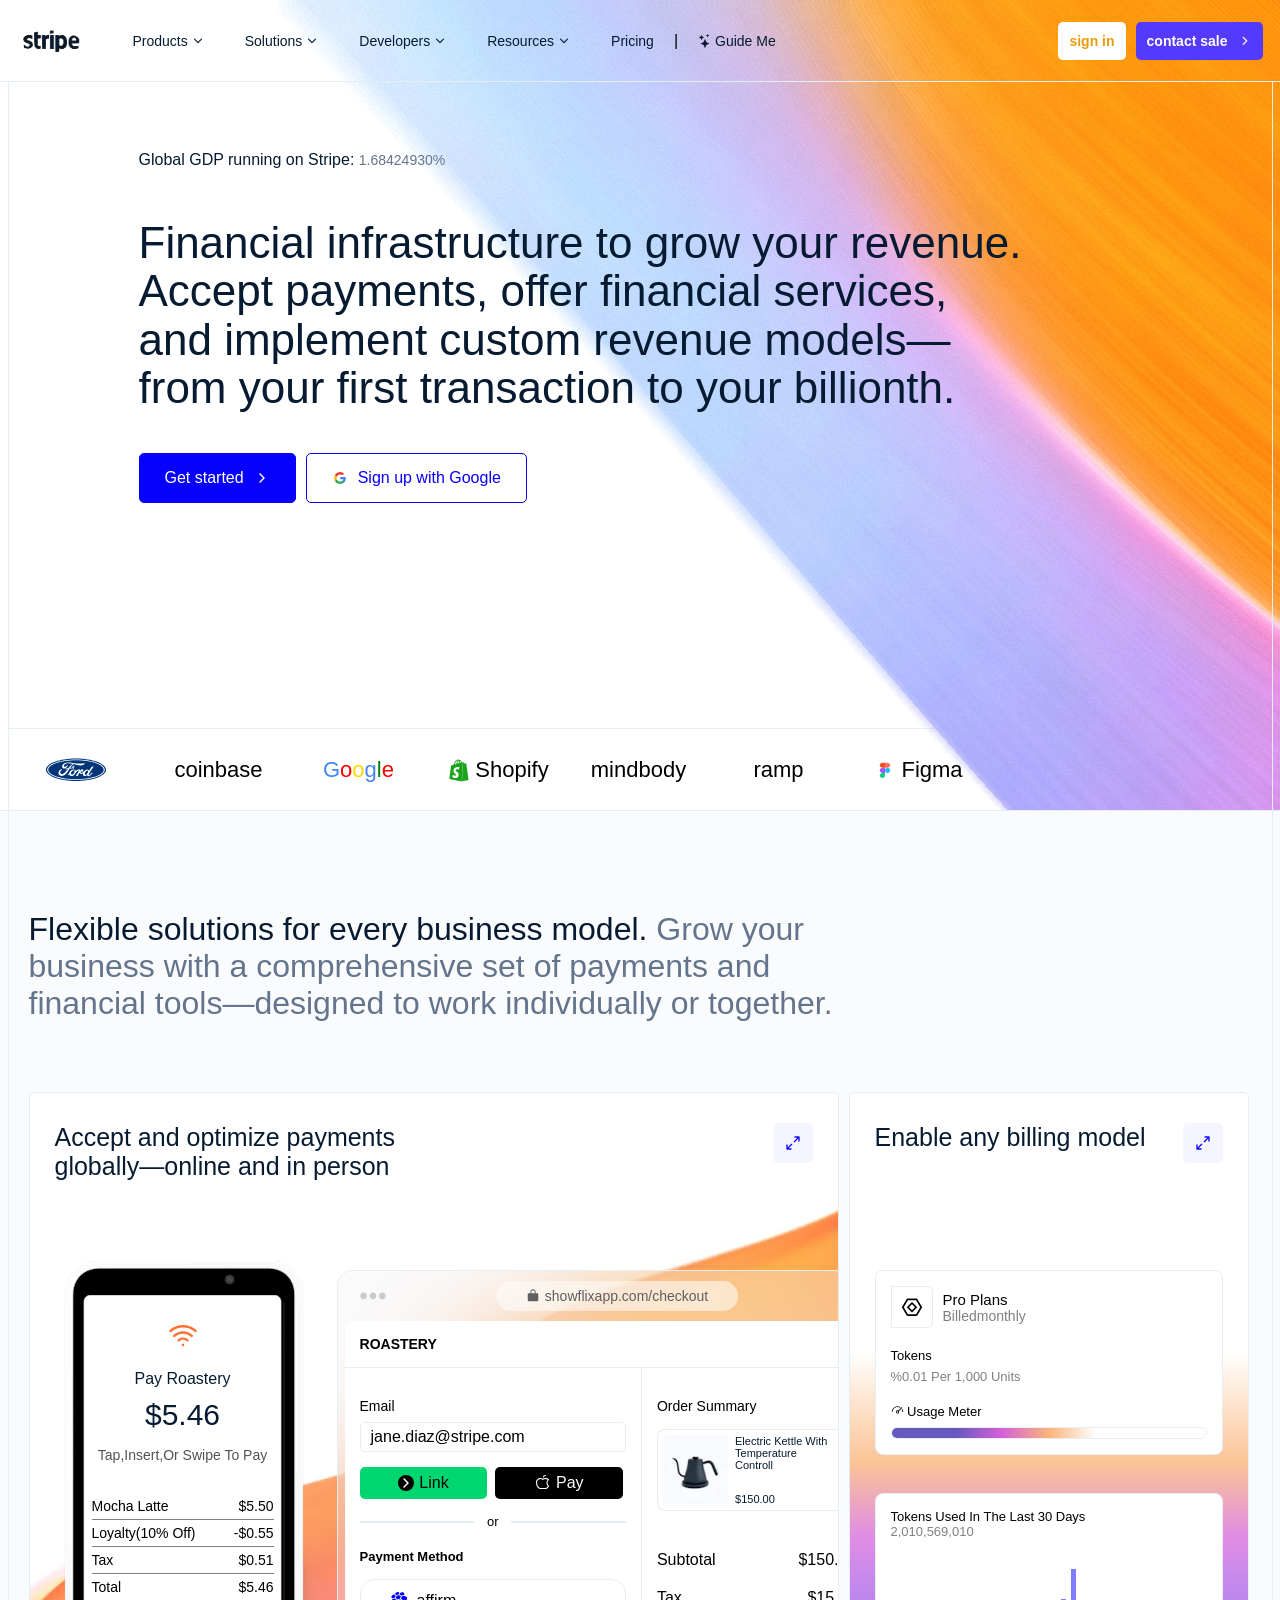
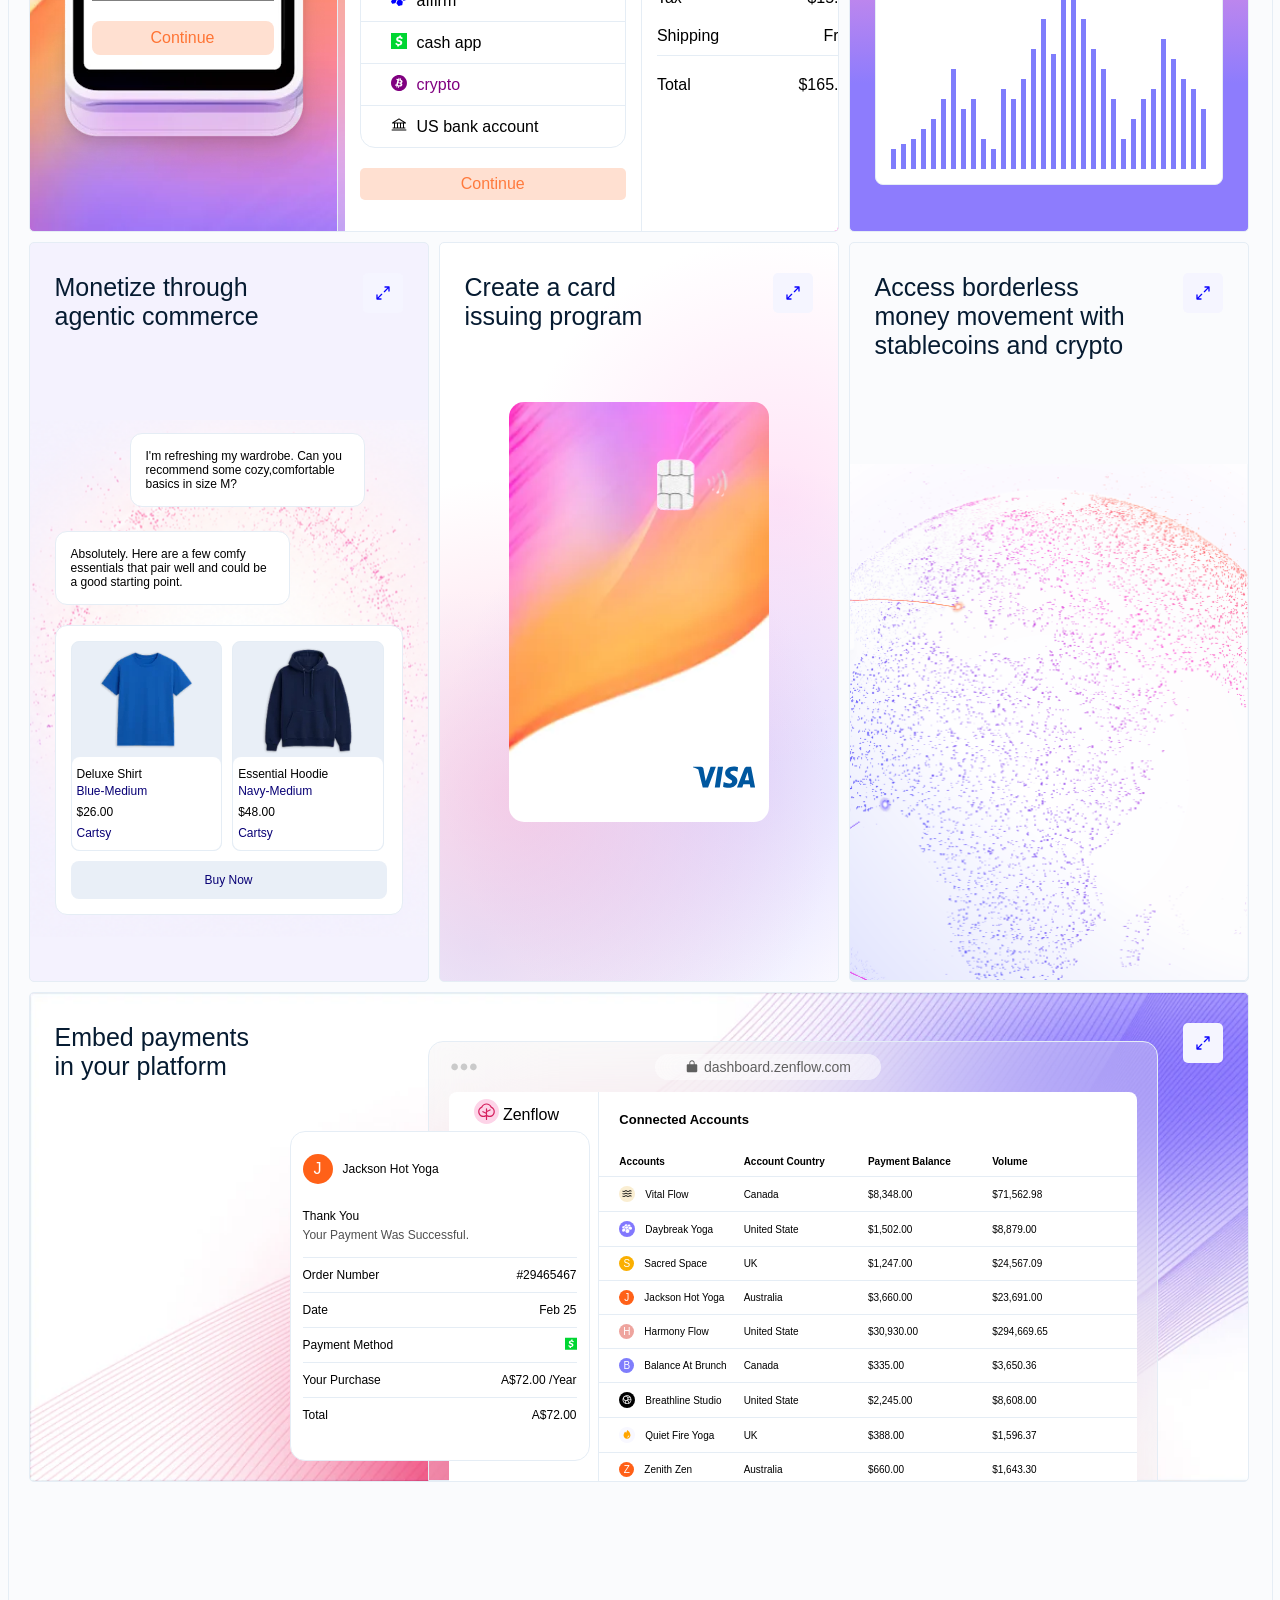
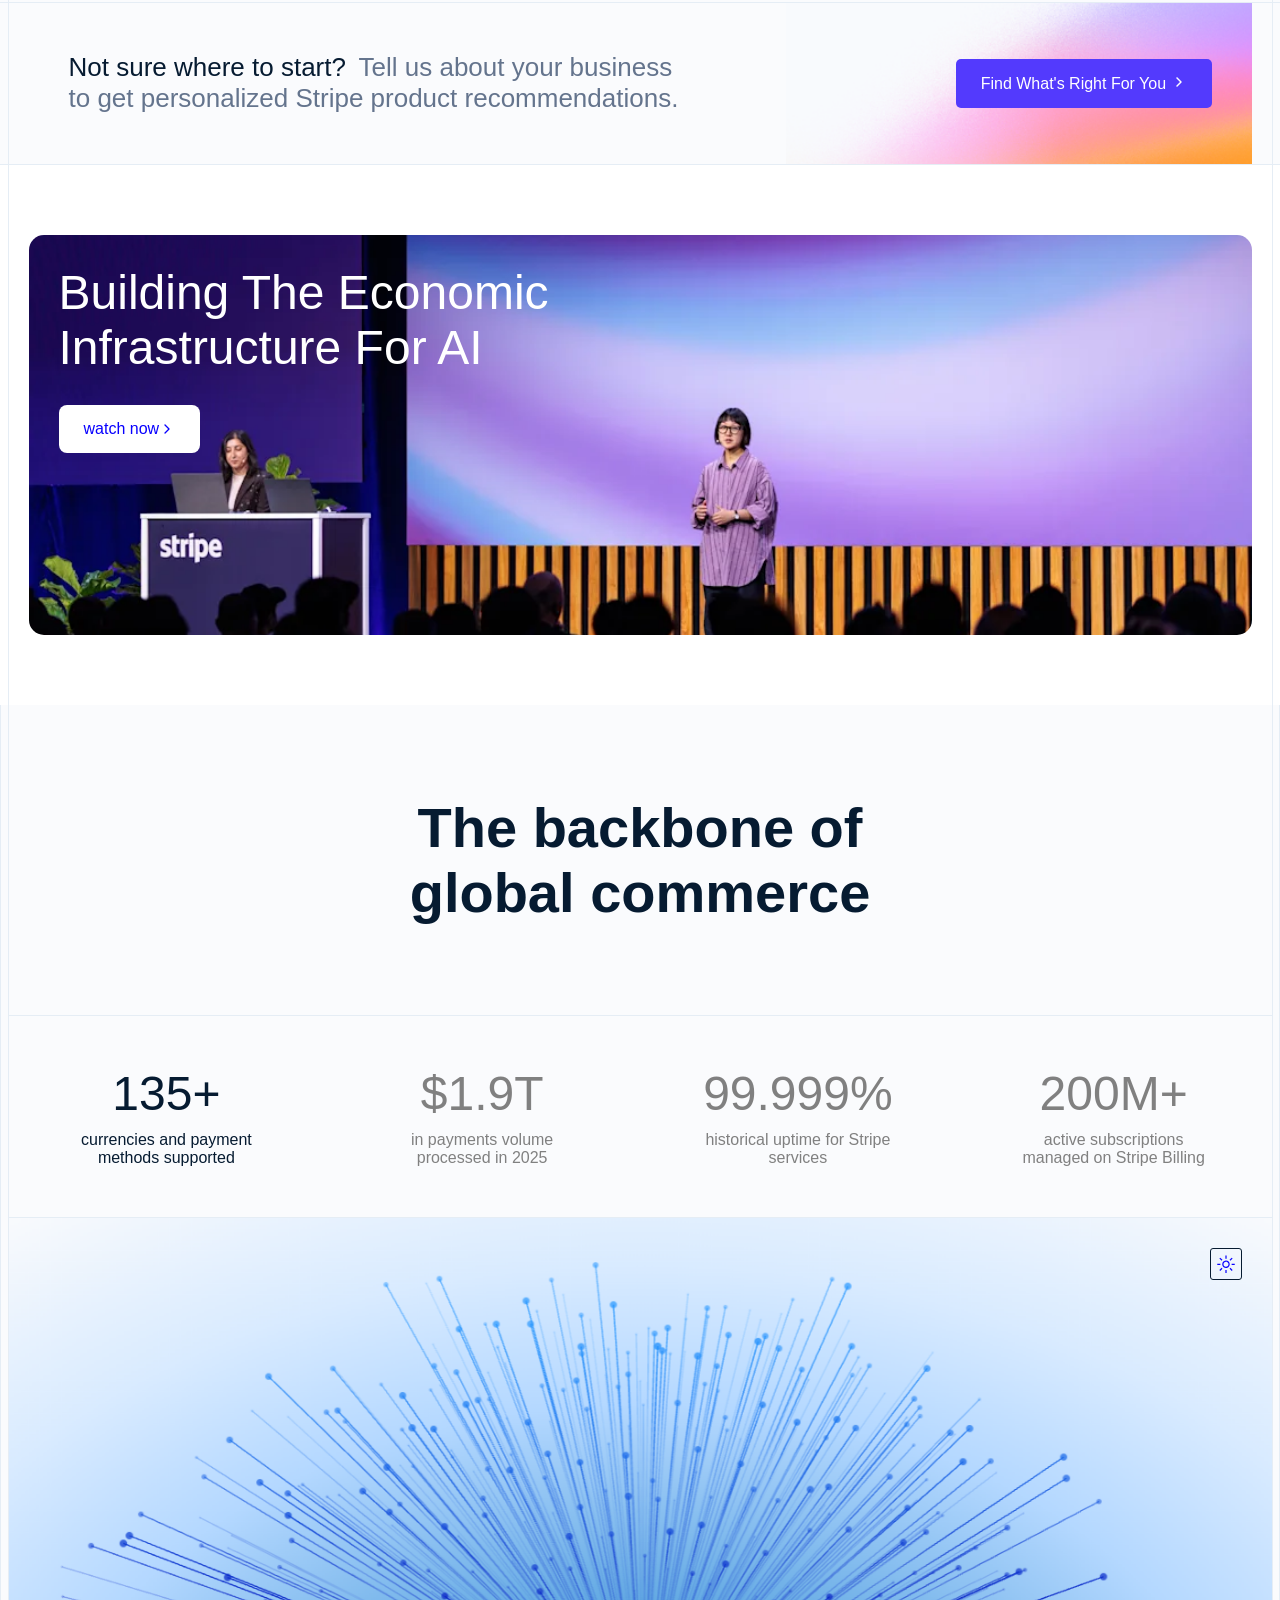
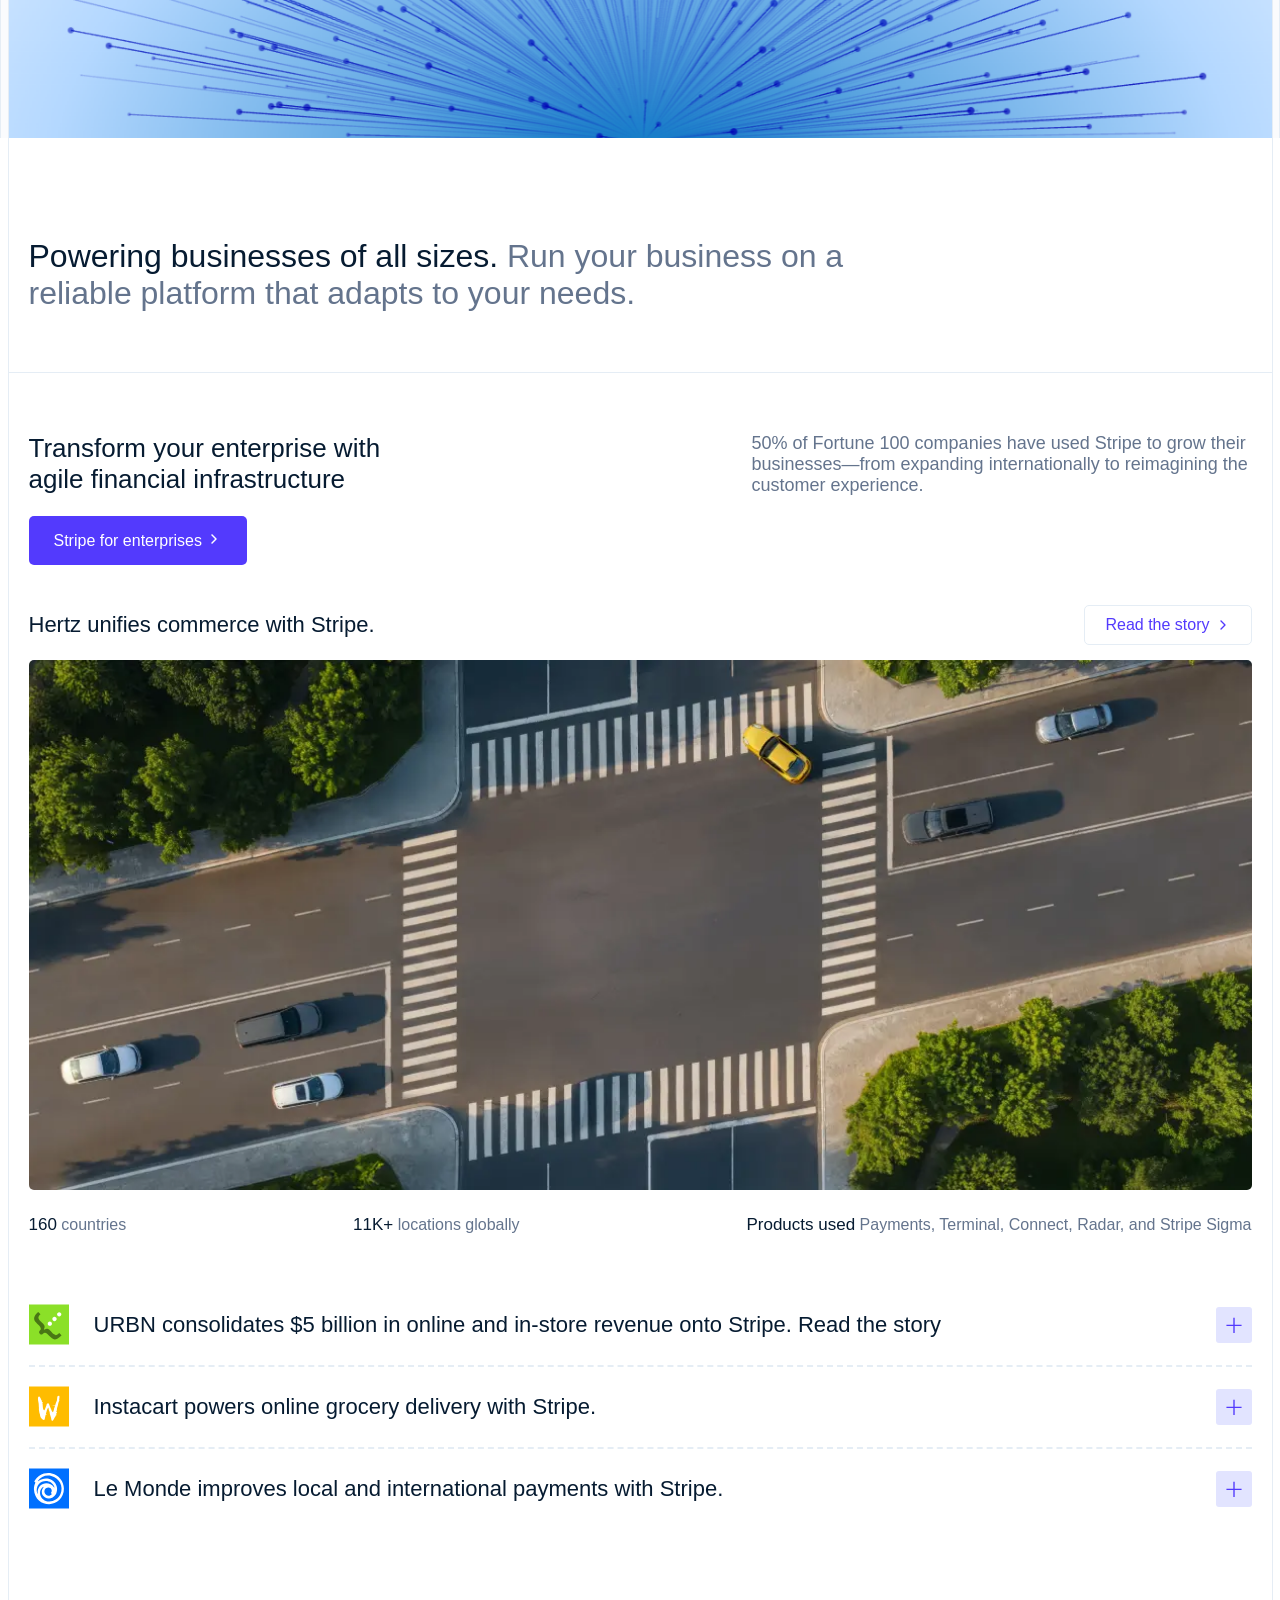
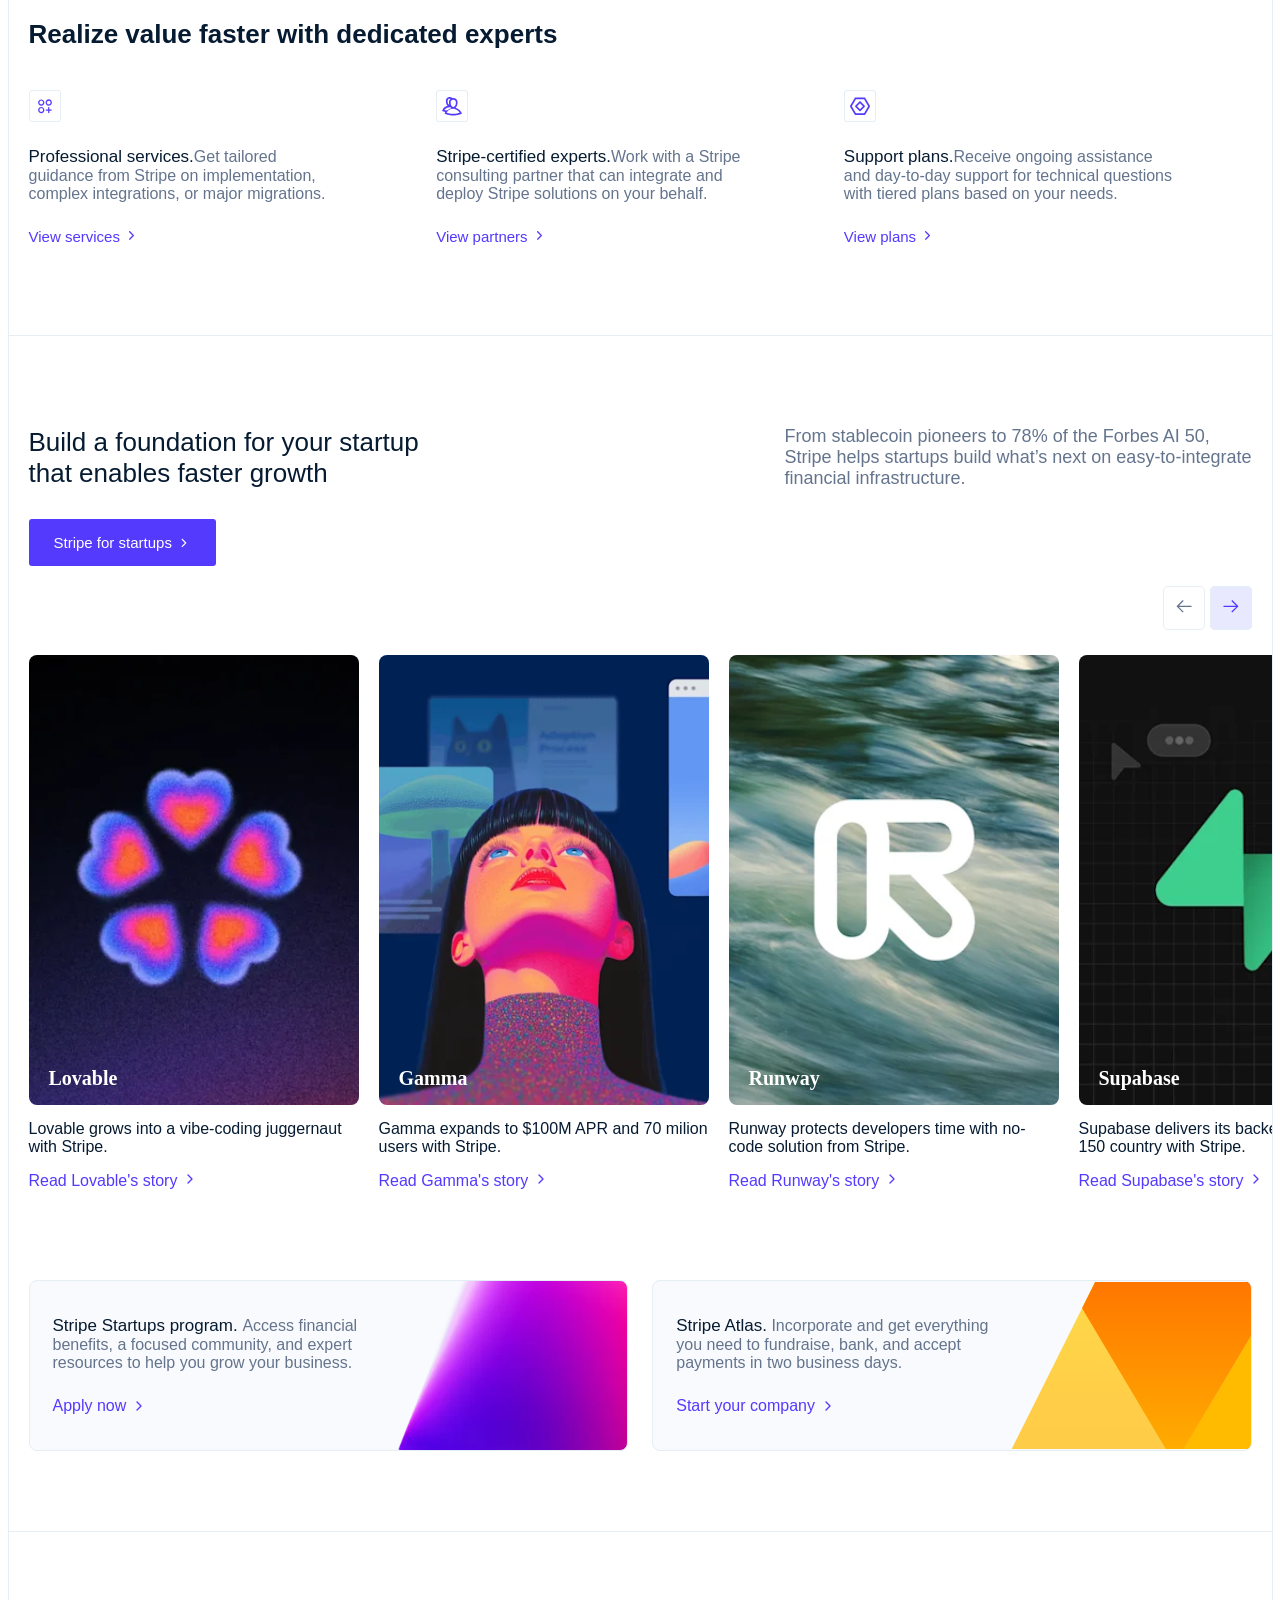
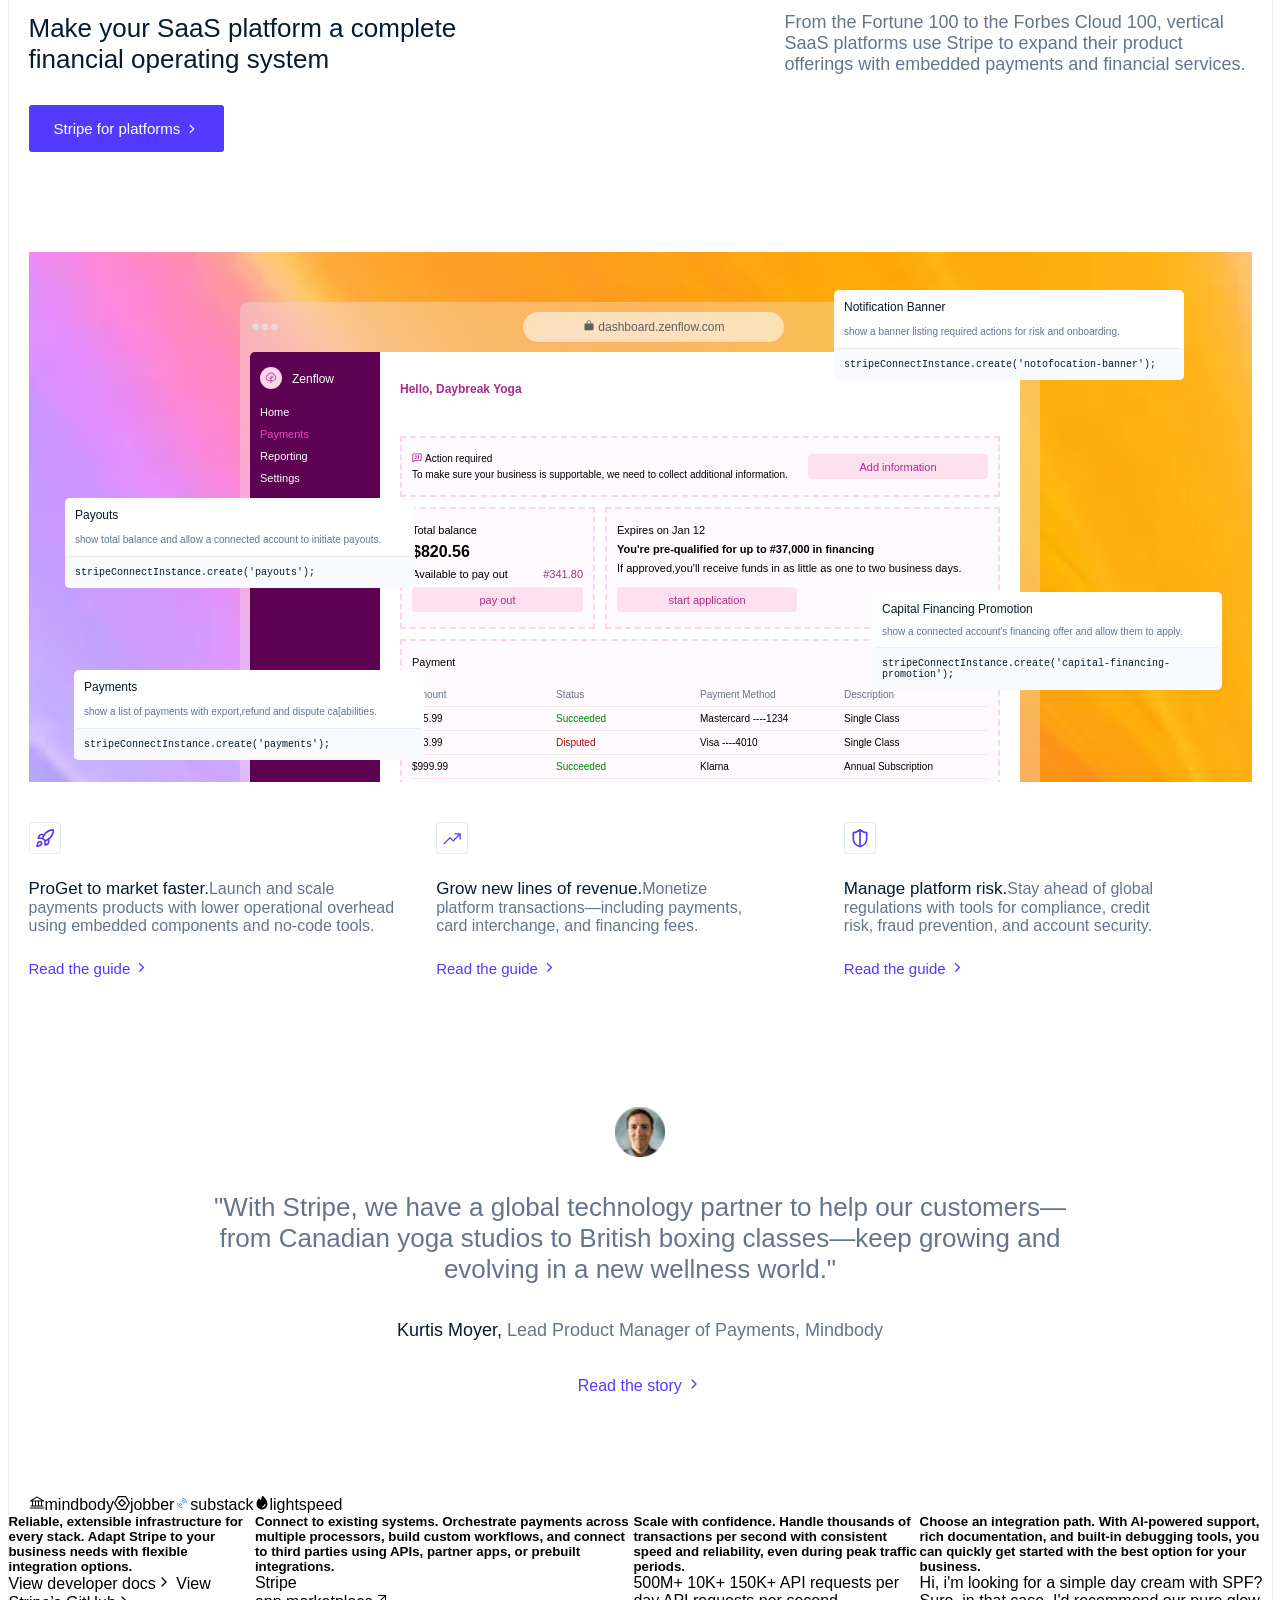
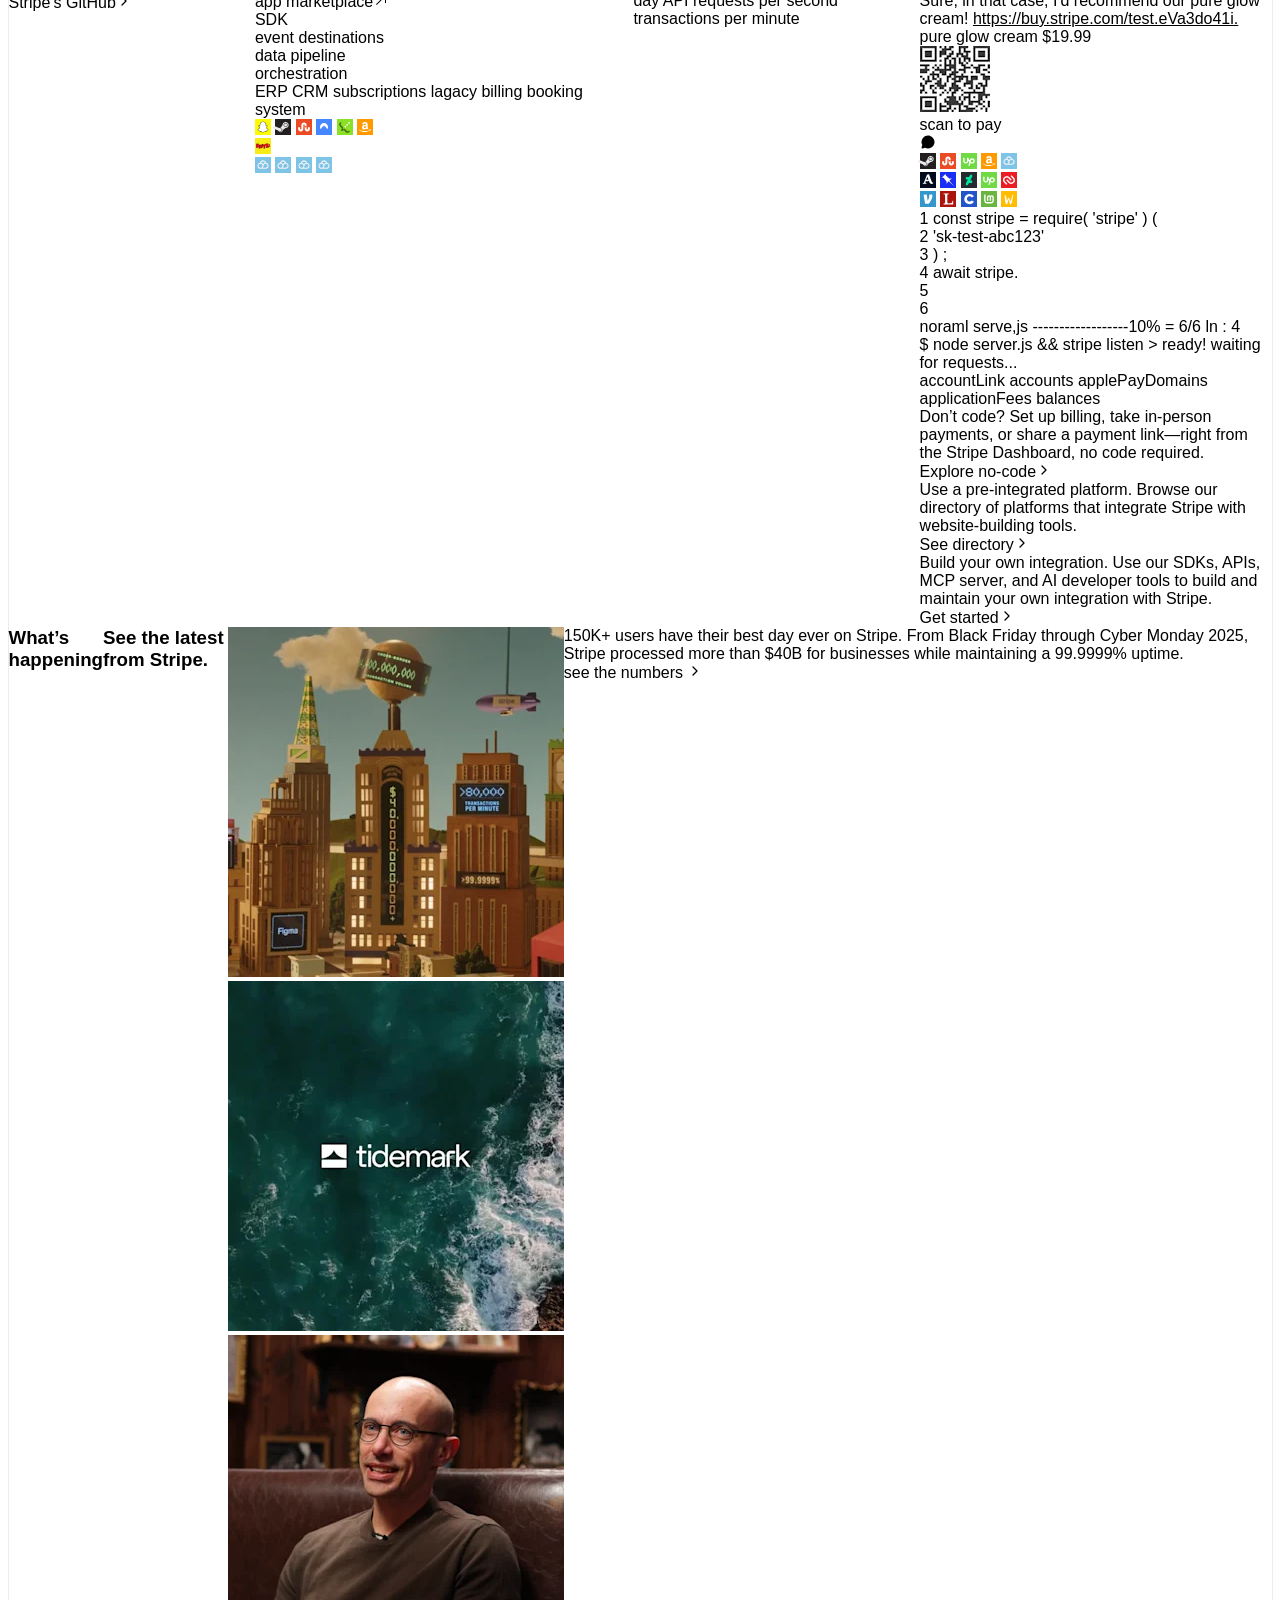
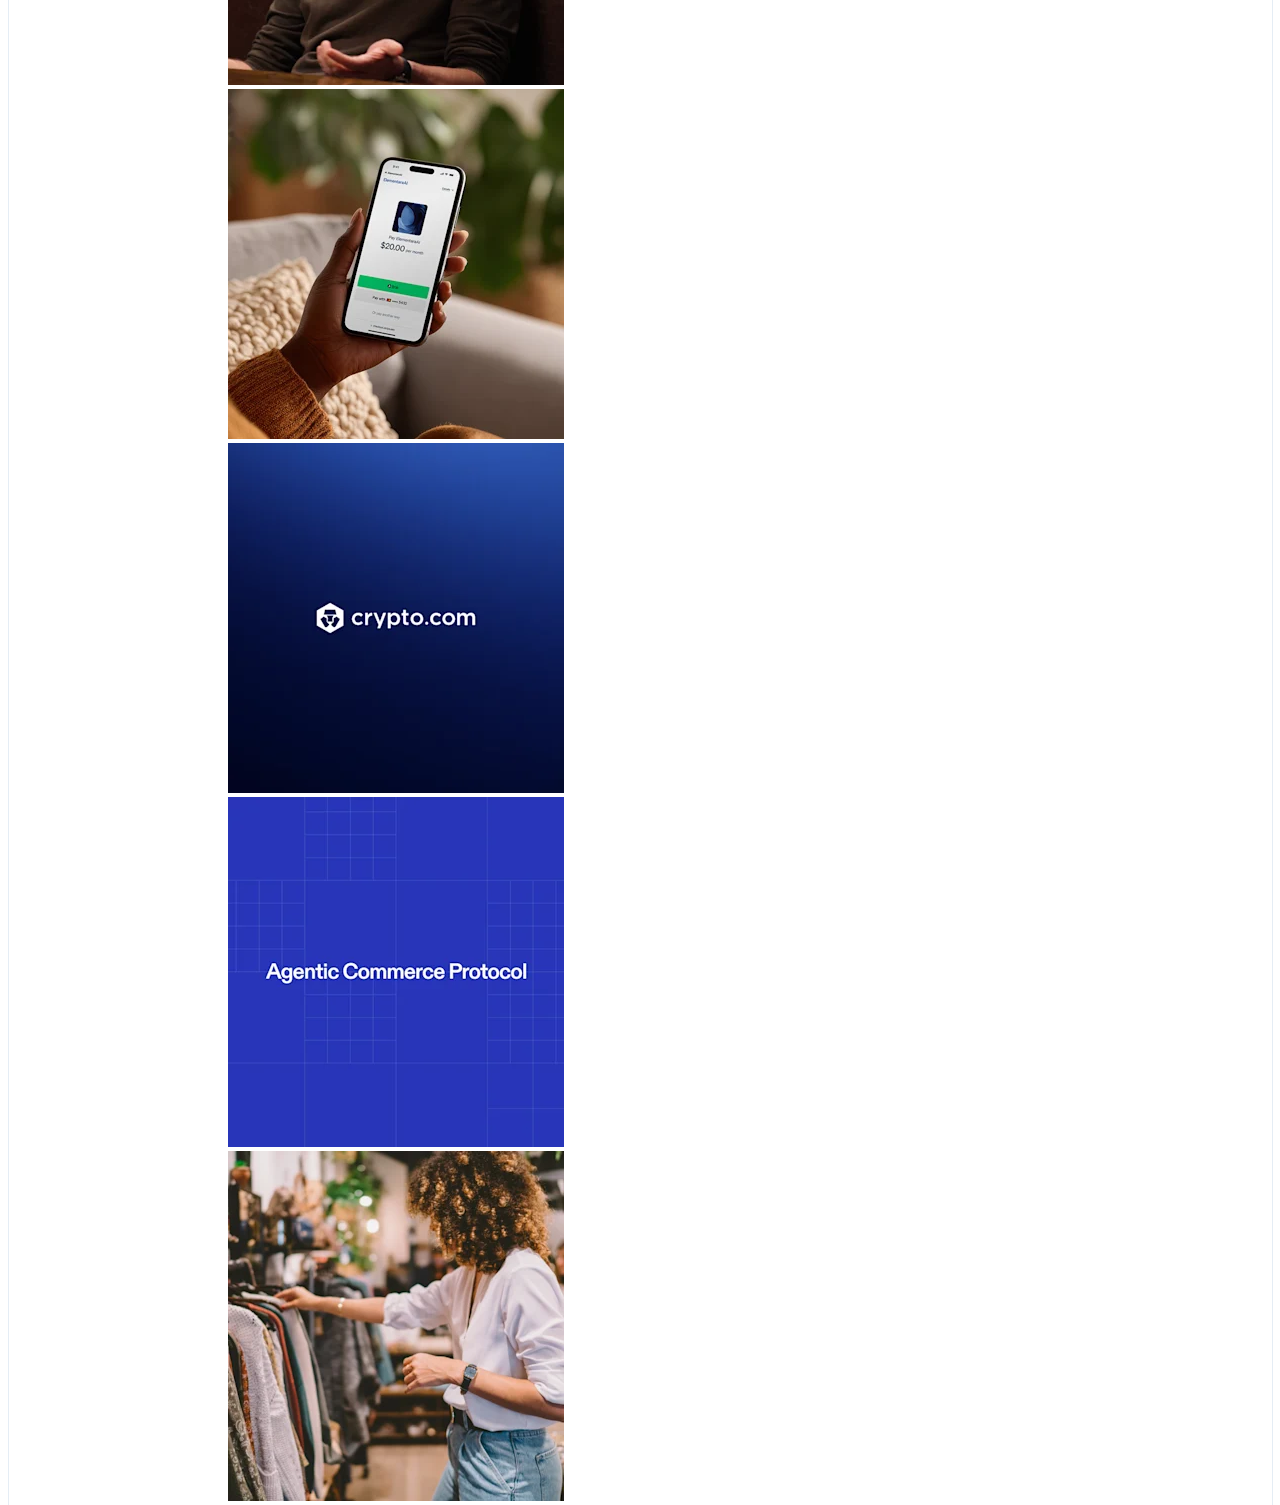
==== commit 0a623cb9: "Add files via upload Implement additional page sections" ====
--- a/index.html
+++ b/index.html
@@ -1541,11 +1541,357 @@
                     <a href="">Read the story <i class="icon"></i></a>
                 </div>
 
+                <!-- brands -->
+                <div>
+                    <span><i class="icon">﹈</i>mindbody</span>
+                    <span><i class="icon"></i>jobber</span>
+                    <span><i class="icon"></i>substack</span>
+                    <span><i class="icon">ﳙ</i>lightspeed</span>
+                </div>
 
             </div>
 
         </section>
 
+        <!--==================#2-5 BLUE SECTION HTML ==================-->
+        <section>
+            <!-- reliable -->
+            <div>
+                <div>
+                    <h5><span>Reliable, extensible infrastructure for every stack.</span> Adapt Stripe to your business
+                        needs
+                        with flexible integration
+                        options.</h5>
+                </div>
+                <a href="">View developer docs<i class="icon"></i></a>
+                <a href="">View Stripe’s GitHub<i class="icon"></i></a>
+            </div>
+
+            <!-- connect -->
+            <div>
+
+                <!-- title -->
+                <div>
+                    <h5><span>Connect to existing systems.</span> Orchestrate payments across multiple processors, build
+                        custom
+                        workflows, and connect to
+                        third parties using APIs, partner apps, or prebuilt integrations.</h5>
+                </div>
+
+
+                <!-- checker board -->
+                <div>
+                    <div>
+                        <!-- 1 -->
+                        <span></span>
+                        <!-- 2 -->
+                        <span></span>
+                        <!-- 3 -->
+                        <span></span>
+                        <!-- 4 -->
+                        <span></span>
+                        <!-- 5 -->
+                        <span></span>
+                        <!-- 6 -->
+                        <span></span>
+                        <!-- 7 -->
+                        <span></span>
+                        <!-- 8 -->
+                        <span></span>
+                        <!-- 9 -->
+                        <span></span>
+                        <!-- 10 -->
+                        <span></span>
+                        <!-- 11 -->
+                        <span></span>
+                    </div>
+
+                    <!-- center -->
+                    <div>
+                        <span>Stripe</span>
+                    </div>
+
+                    <!-- app marketplace -->
+                    <div>
+                        <span>app marketplace<i class="icon"></i></span>
+                    </div>
+
+                    <!-- SDK -->
+                    <div>
+                        <span>SDK</span>
+                    </div>
+
+                    <!-- event destinations -->
+                    <div>
+                        <span>event destinations</span>
+                    </div>
+
+                    <!-- data pipeline -->
+                    <div>
+                        <span>data pipeline</span>
+                    </div>
+
+                    <!-- orchestration -->
+                    <div>
+                        <span>orchestration</span>
+                    </div>
+                    <!-- top -->
+                    <div>
+                        <span>ERP</span>
+                        <span>CRM</span>
+                        <span>subscriptions</span>
+                        <span>lagacy billing</span>
+                        <span>booking system</span>
+                    </div>
+                    <!-- left logos -->
+                    <div>
+                        <i class="icon"></i>
+                        <i class="icon"></i>
+                        <i class="icon"></i>
+                        <i class="icon"></i>
+                        <i class="icon"></i>
+                        <i class="icon"></i>
+                    </div>
+                    <!-- right logo -->
+                    <div>
+                        <i class="icon"></i>
+                    </div>
+
+                    <!-- bottom logo -->
+                    <div>
+                        <i class="icon"></i>
+                        <i class="icon"></i>
+                        <i class="icon"></i>
+                        <i class="icon"></i>
+                    </div>
+
+
+
+                </div>
+
+            </div>
+
+            <!-- scale -->
+            <div>
+                <!-- title -->
+                <div>
+                    <h5>
+                        <span>Scale with confidence.</span> Handle thousands of transactions per second with consistent
+                        speed and
+                        reliability, even during
+                        peak traffic periods.
+                    </h5>
+                </div>
+
+                <!-- numbers -->
+                <div>
+                    <span>500M+</span>
+                    <span>10K+</span>
+                    <span>150K+</span>
+                    <span>API requests per day</span>
+                    <span>API requests per second</span>
+                    <span>transactions per minute</span>
+                </div>
+            </div>
+
+            <!-- Choose -->
+            <div>
+
+                <!-- title -->
+                <div>
+                    <h5><span>Choose an integration path.</span> With AI-powered support, rich documentation, and
+                        built-in debugging tools, you can quickly
+                        get started with the best option for your business.</h5>
+                </div>
+
+                <!-- cards -->
+                <div>
+                    <!-- left -->
+                    <div>
+                        <div>
+                            <span>Hi, i'm looking for a simple day cream with SPF?</span>
+                            <span>Sure, in that case, I'd recommend our pure glow cream! </span>
+                            <span><u>https://buy.stripe.com/test.eVa3do41i.</u></span>
+                        </div>
+                        <div>
+                            <span>pure glow cream</span>
+                            <span>$19.99</span>
+                            <figure>
+                                <div><img src="assets/Images/QRcode.png" alt=""></div>
+                                <figcaption>
+                                    scan to pay
+                                </figcaption>
+                            </figure>
+                        </div>
+                        <i class="icon">ﰝ</i>
+                    </div>
+                    <!-- middle -->
+                    <div>
+                        <div>
+                            <i class="icon"></i>
+                            <i class="icon"></i>
+                            <i class="icon"></i>
+                            <i class="icon"></i>
+                            <i class="icon"></i>
+                        </div>
+                        <div>
+                            <i class="icon"></i>
+                            <i class="icon"></i>
+                            <i class="icon"></i>
+                            <i class="icon"></i>
+                            <i class="icon"></i>
+                        </div>
+                        <div>
+                            <i class="icon"></i>
+                            <i class="icon"></i>
+                            <i class="icon"></i>
+                            <i class="icon"></i>
+                            <i class="icon"></i>
+                        </div>
+                    </div>
+                    <!-- right -->
+                    <div>
+                        <!-- top -->
+                        <div>
+
+                            <div>
+                                <span>1</span>
+                                <span>const stripe = require(</span>
+                                <span>'stripe'</span>
+                                <span>) (</span>
+                            </div>
+                            <div>
+                                <span>2</span>
+                                <span></span>
+                                <span>'sk-test-abc123'</span>
+                            </div>
+                            <div>
+                                <span>3</span>
+                                <span>) ;</span>
+                                <span></span>
+                            </div>
+                            <div>
+                                <span>4</span>
+                                <span>await stripe.</span>
+                                <span></span>
+                            </div>
+                            <div>
+                                <span>5</span>
+                                <span></span>
+                                <span></span>
+                            </div>
+                            <div>
+                                <span>6</span>
+                                <span></span>
+                                <span></span>
+                            </div>
+
+                        </div>
+
+
+
+                        <!-- bottom -->
+                        <div>
+
+                            <div>
+                                <span>noraml</span>
+                                <span>serve,js ------------------10% = 6/6 ln : 4</span>
+                            </div>
+                            <span>$ node server.js && stripe listen</span>
+                            <span>> ready! waiting for requests...</span>
+
+                        </div>
+                        <!-- floater -->
+                        <div>
+                            <span>accountLink</span>
+                            <span>accounts</span>
+                            <span>applePayDomains</span>
+                            <span>applicationFees</span>
+                            <span>balances</span>
+                        </div>
+                    </div>
+                </div>
+
+                <!-- text -->
+
+
+
+
+
+                <div>
+                    <div>
+                        <p><span>Don’t code?</span> Set up billing, take in-person payments, or share a payment
+                            link—right from the
+                            Stripe Dashboard, no code
+                            required.</p>
+                        <a href="">Explore no-code<i class="icon"></i></a>
+                    </div>
+                    <div>
+                        <p><span>Use a pre-integrated platform.</span> Browse our directory of platforms that integrate
+                            Stripe with
+                            website-building tools.</p>
+                        <a href="">See directory<i class="icon"></i></a>
+                    </div>
+                    <div>
+                        <p><span>Build your own integration.</span> Use our SDKs, APIs, MCP server, and AI developer
+                            tools to build
+                            and maintain your own
+                            integration with Stripe.</p>
+                        <a href="">Get started<i class="icon"></i></a>
+                    </div>
+                </div>
+
+            </div>
+
+
+
+
+
+
+
+
+
+
+
+
+
+
+
+
+        </section>
+
+        <!--==================#2-6 WHATS HAPPENING HTML ==================-->
+        <section>
+            <h3>What’s happening</h3>
+            <h3> See the latest from Stripe.</h3>
+            <!-- flexer -->
+            <div>
+                <figure><img src="assets/Images/150K.webp" alt=""></figure>
+                <figure><img src="assets/Images/Tidemark’s.webp" alt=""></figure>
+                <figure><img src="assets/Images/cheeky-pint-mobile.webp" alt=""></figure>
+                <figure><img src="assets/Images/New tools to.webp" alt=""></figure>
+                <figure><img src="assets/Images/the-happenings-crypto-mobile.webp" alt=""></figure>
+                <figure><img src="assets/Images/agentic-mobile.webp" alt=""></figure>
+                <figure><img src="assets/Images/How leading retailers.webp" alt=""></figure>
+            </div>
+
+            <!-- under flexer -->
+            <div>
+                <p><span>150K+ users have their best day ever on Stripe.</span> From Black Friday through Cyber Monday
+                    2025, Stripe
+                    processed more than
+                    $40B for businesses while maintaining a 99.9999% uptime.</p>
+                <a href="">see the numbers <i class="icon"></i></a>
+            </div>
+
+
+
+
+
+
+
+
+        </section>
 
 
 
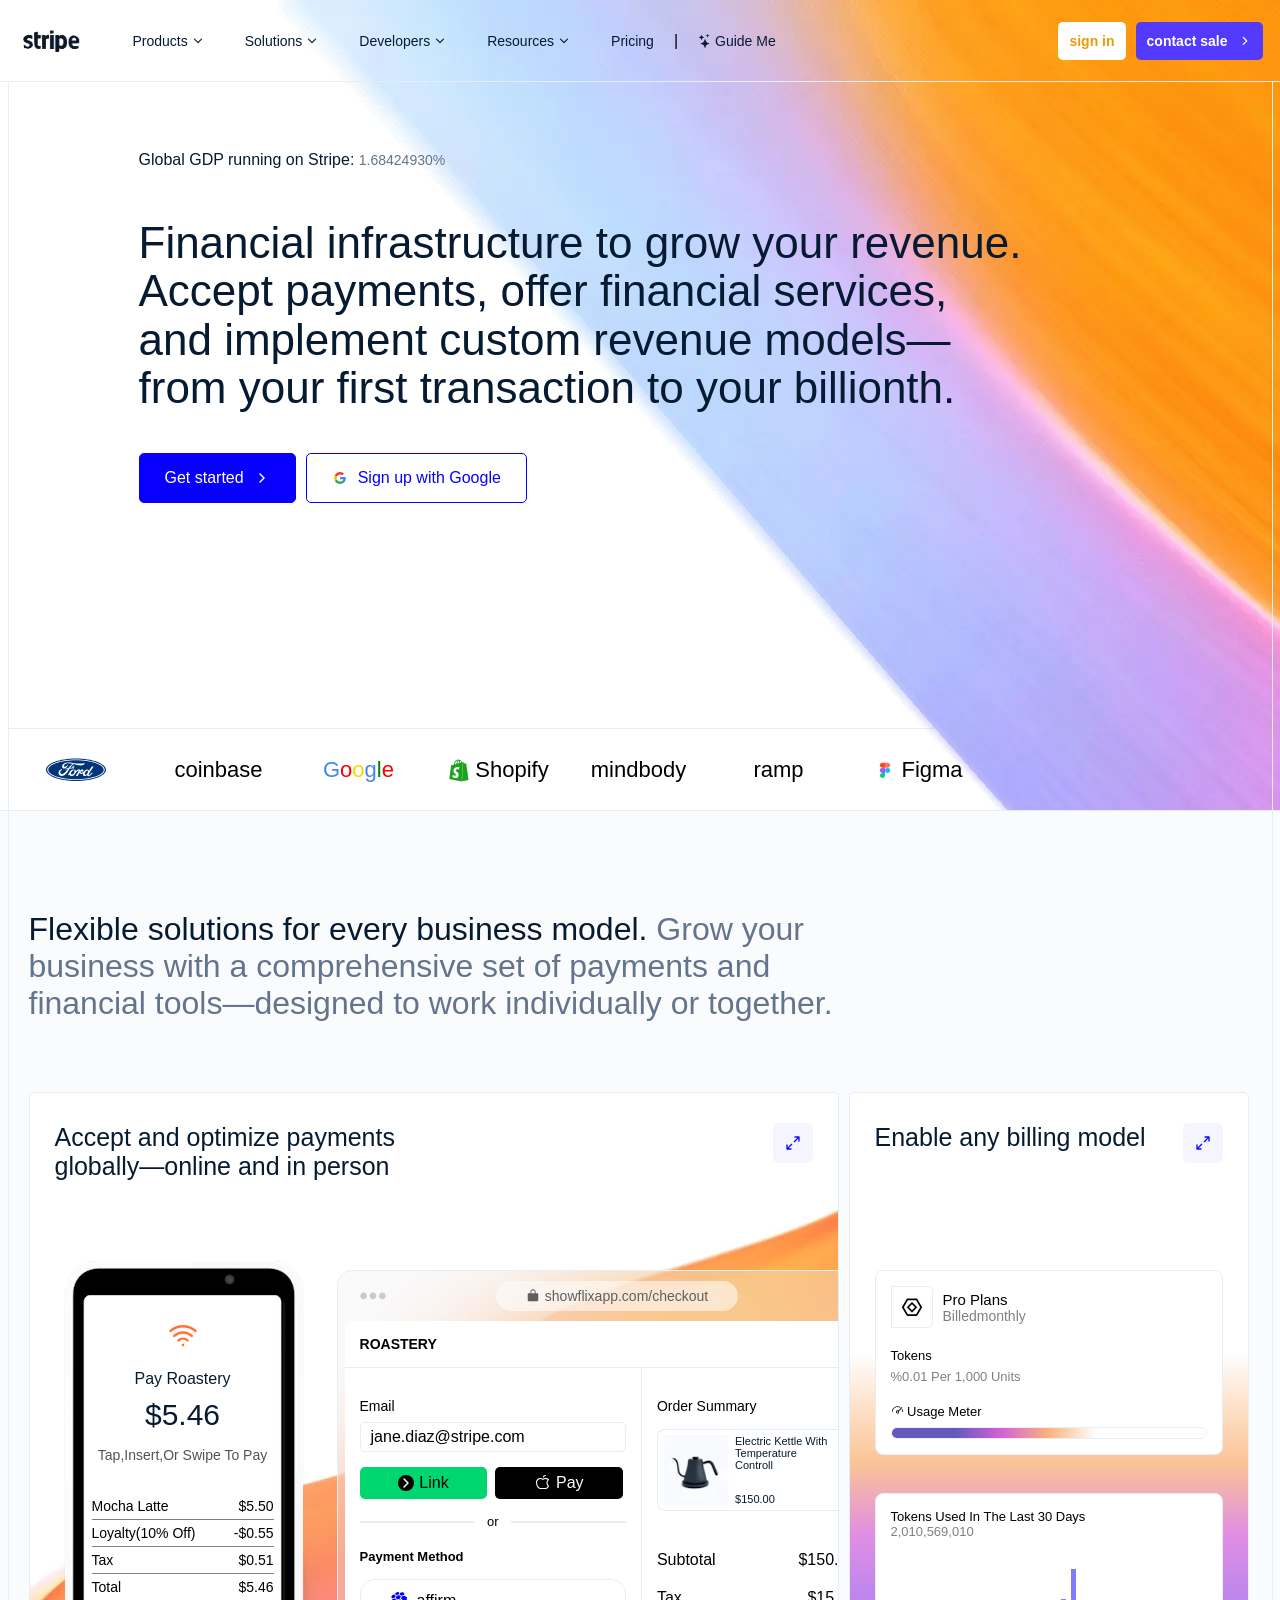
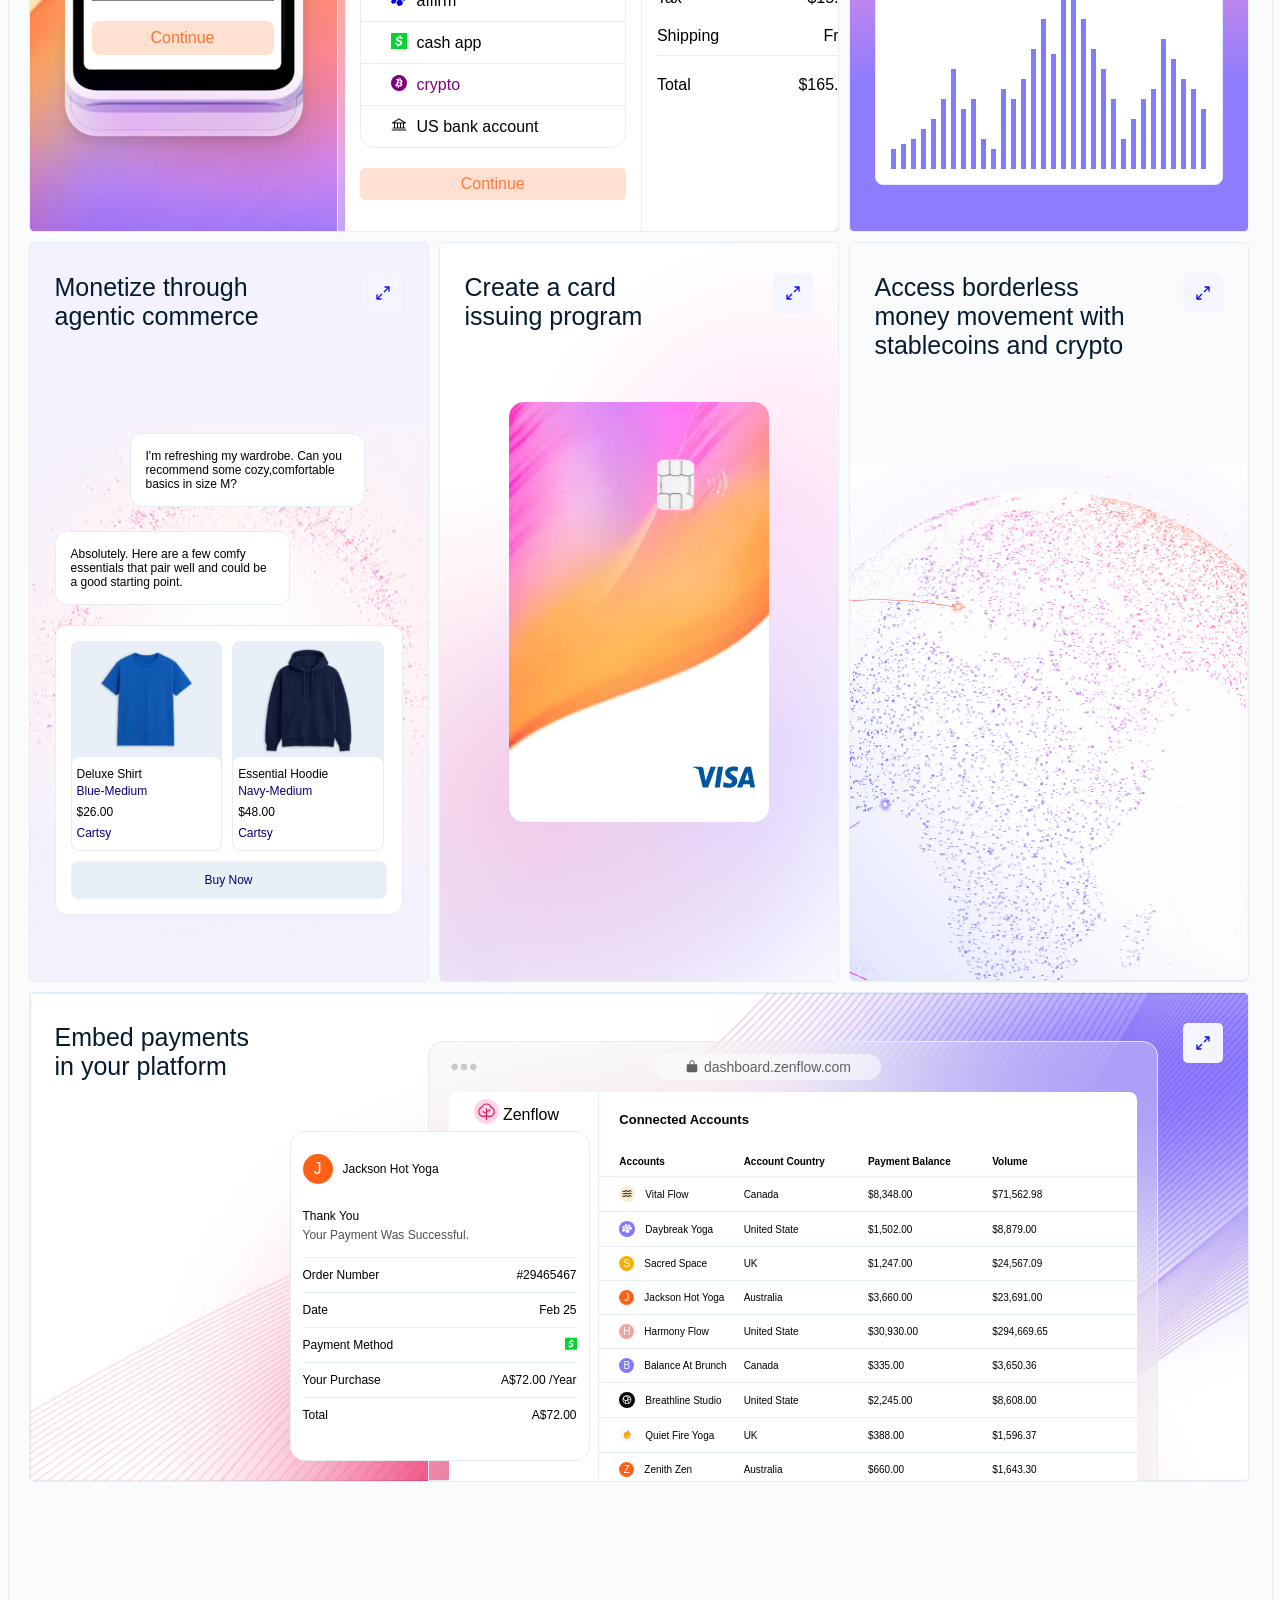
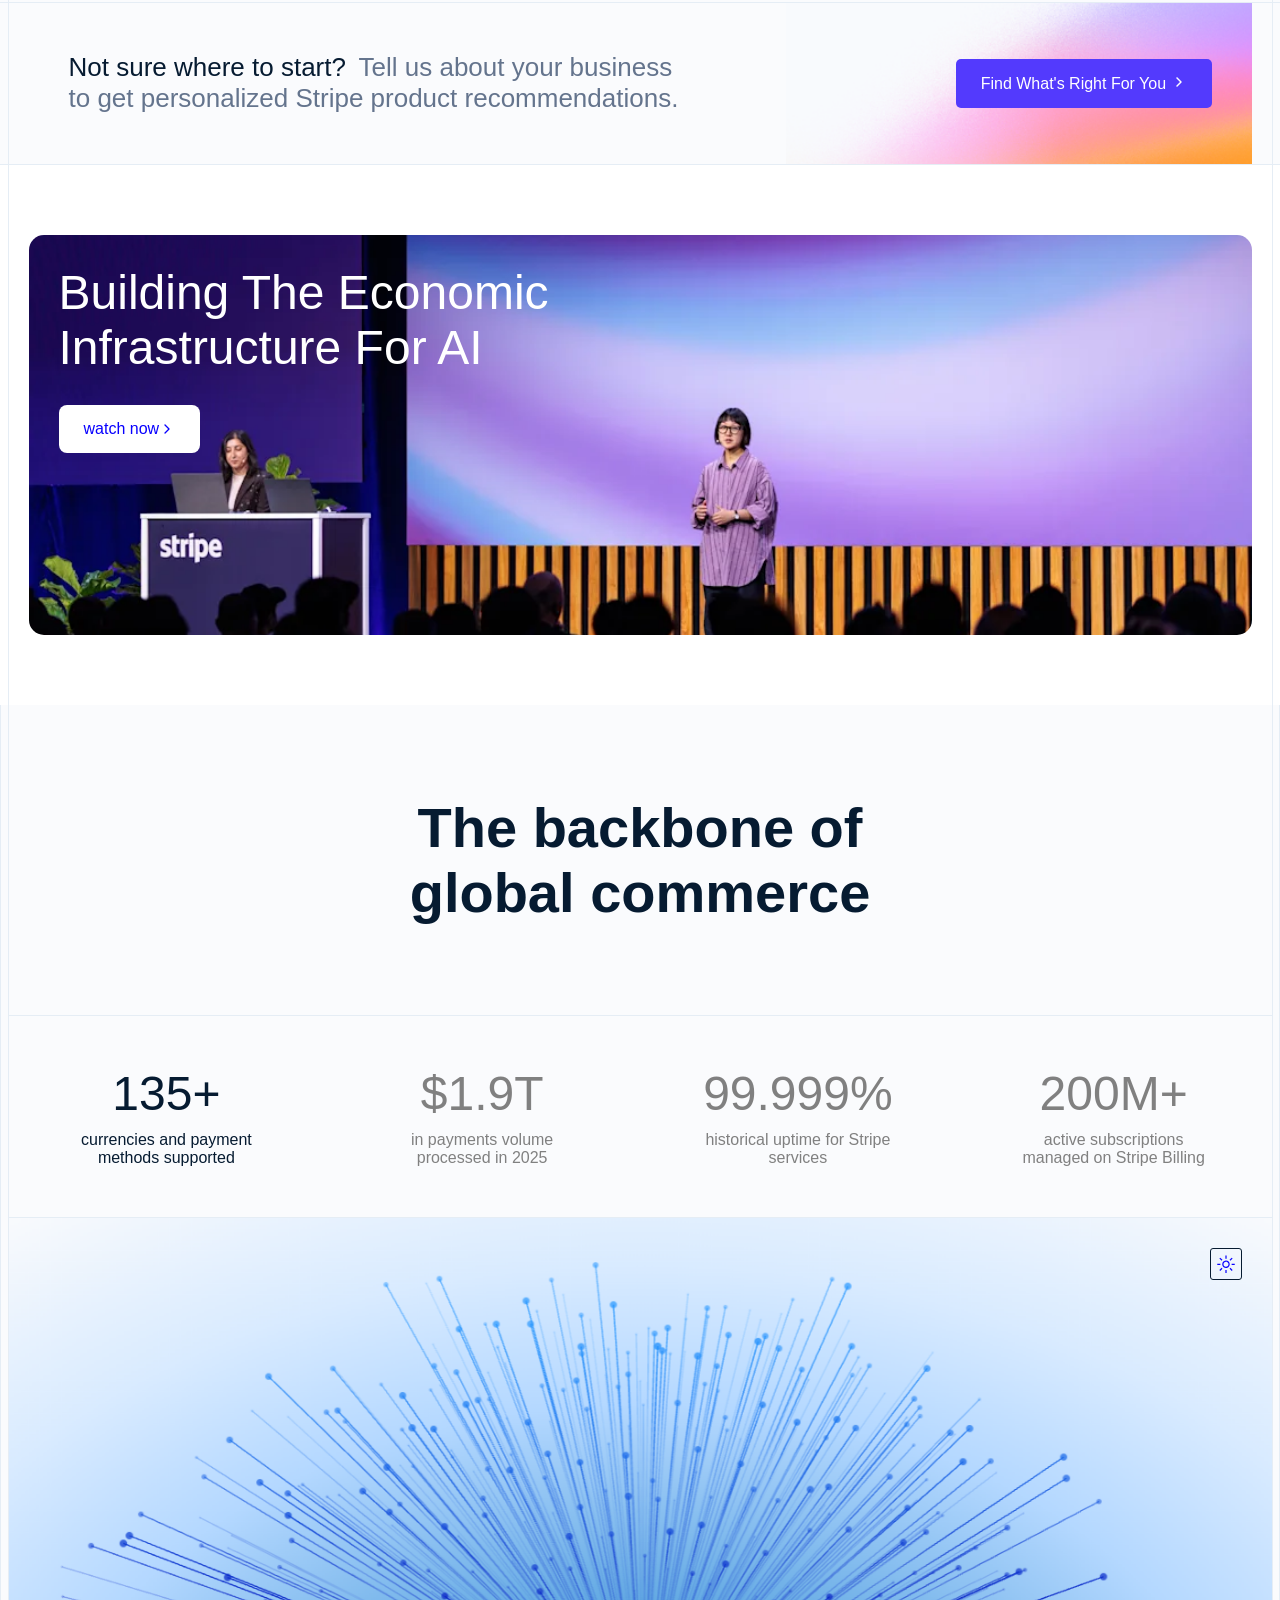
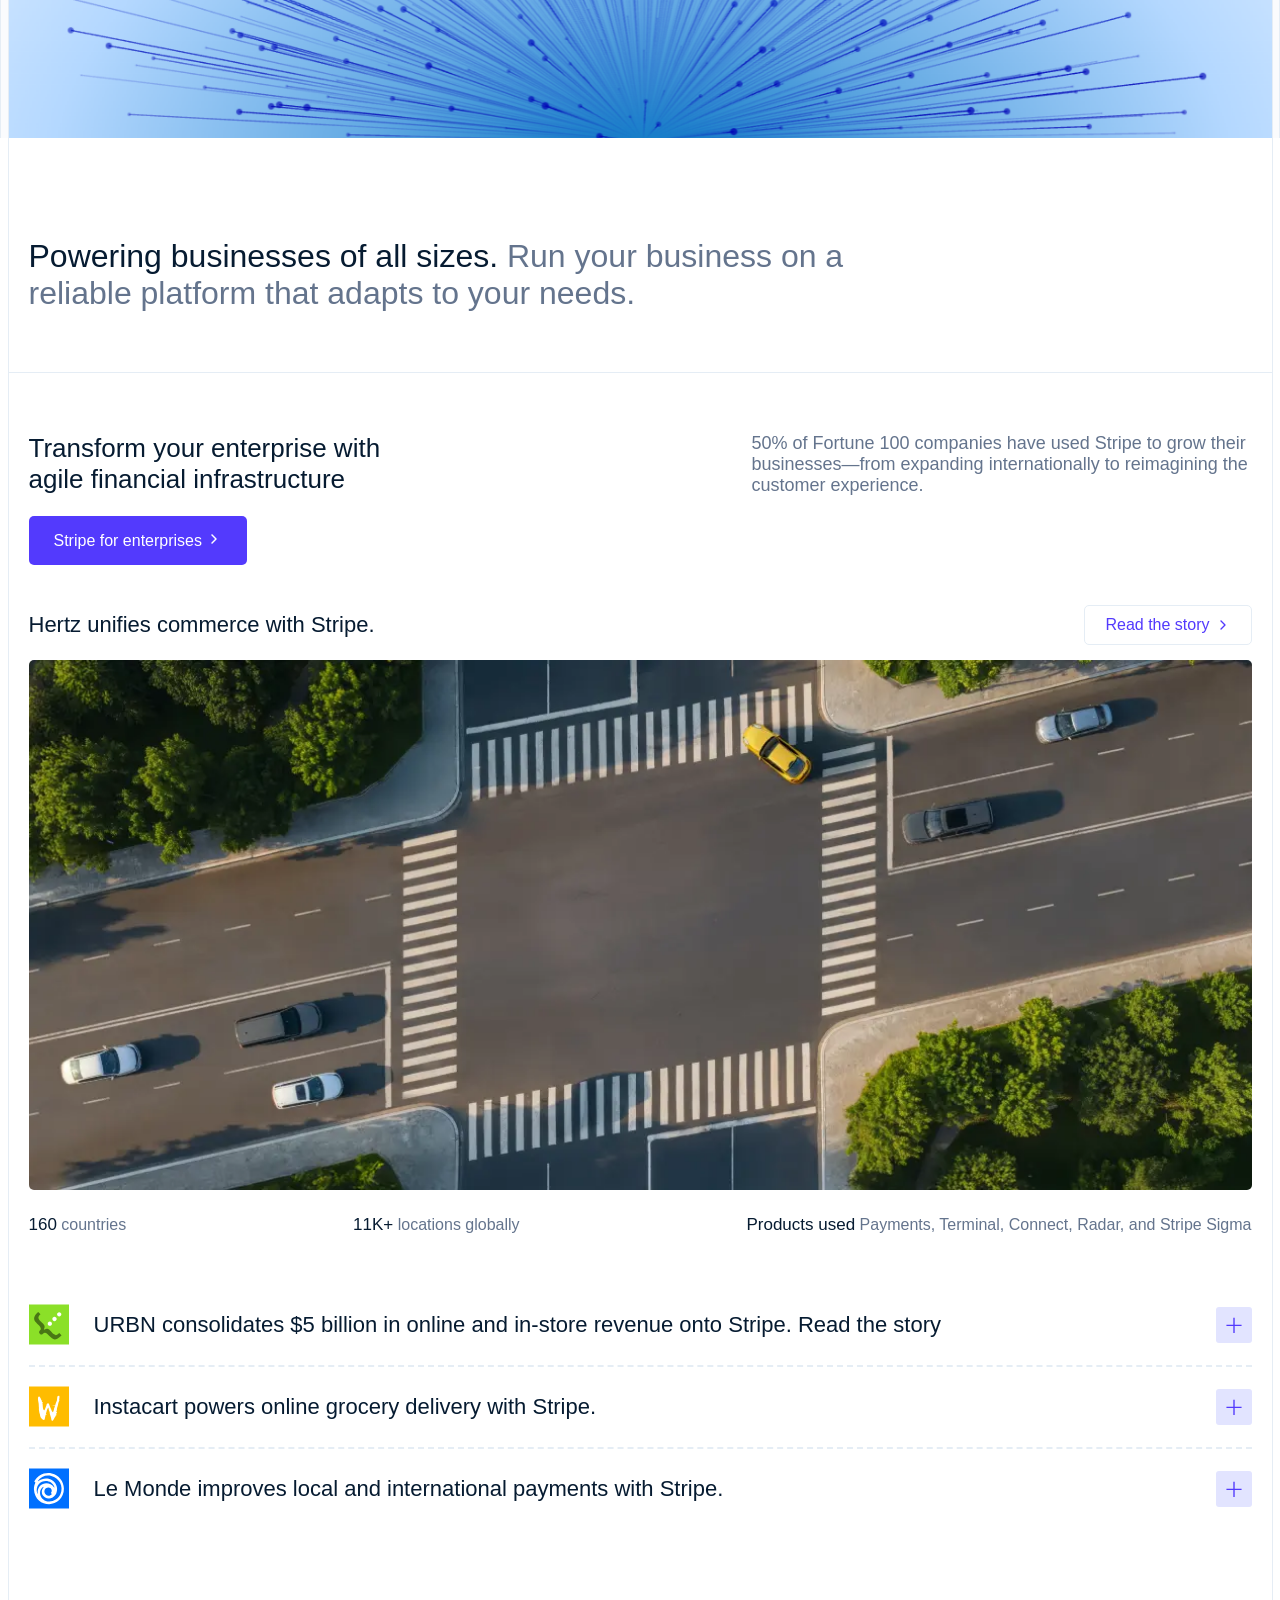
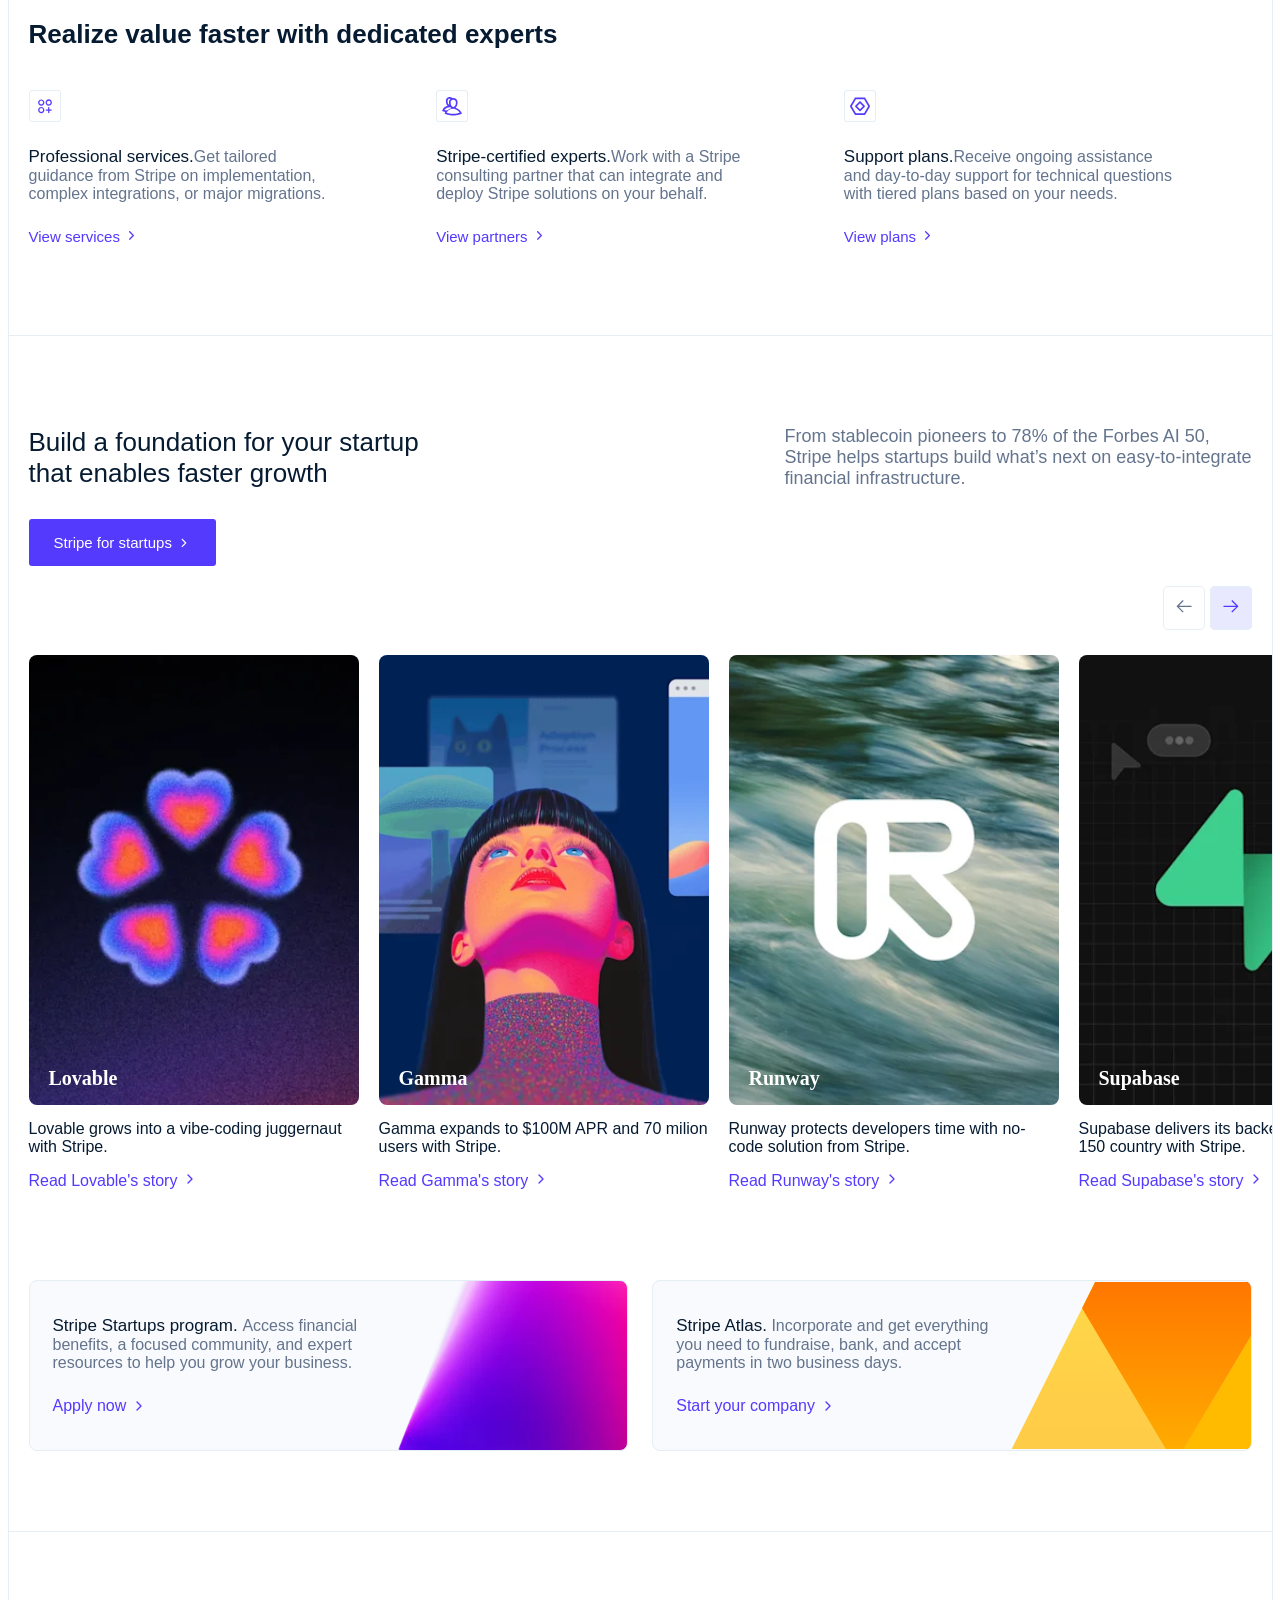
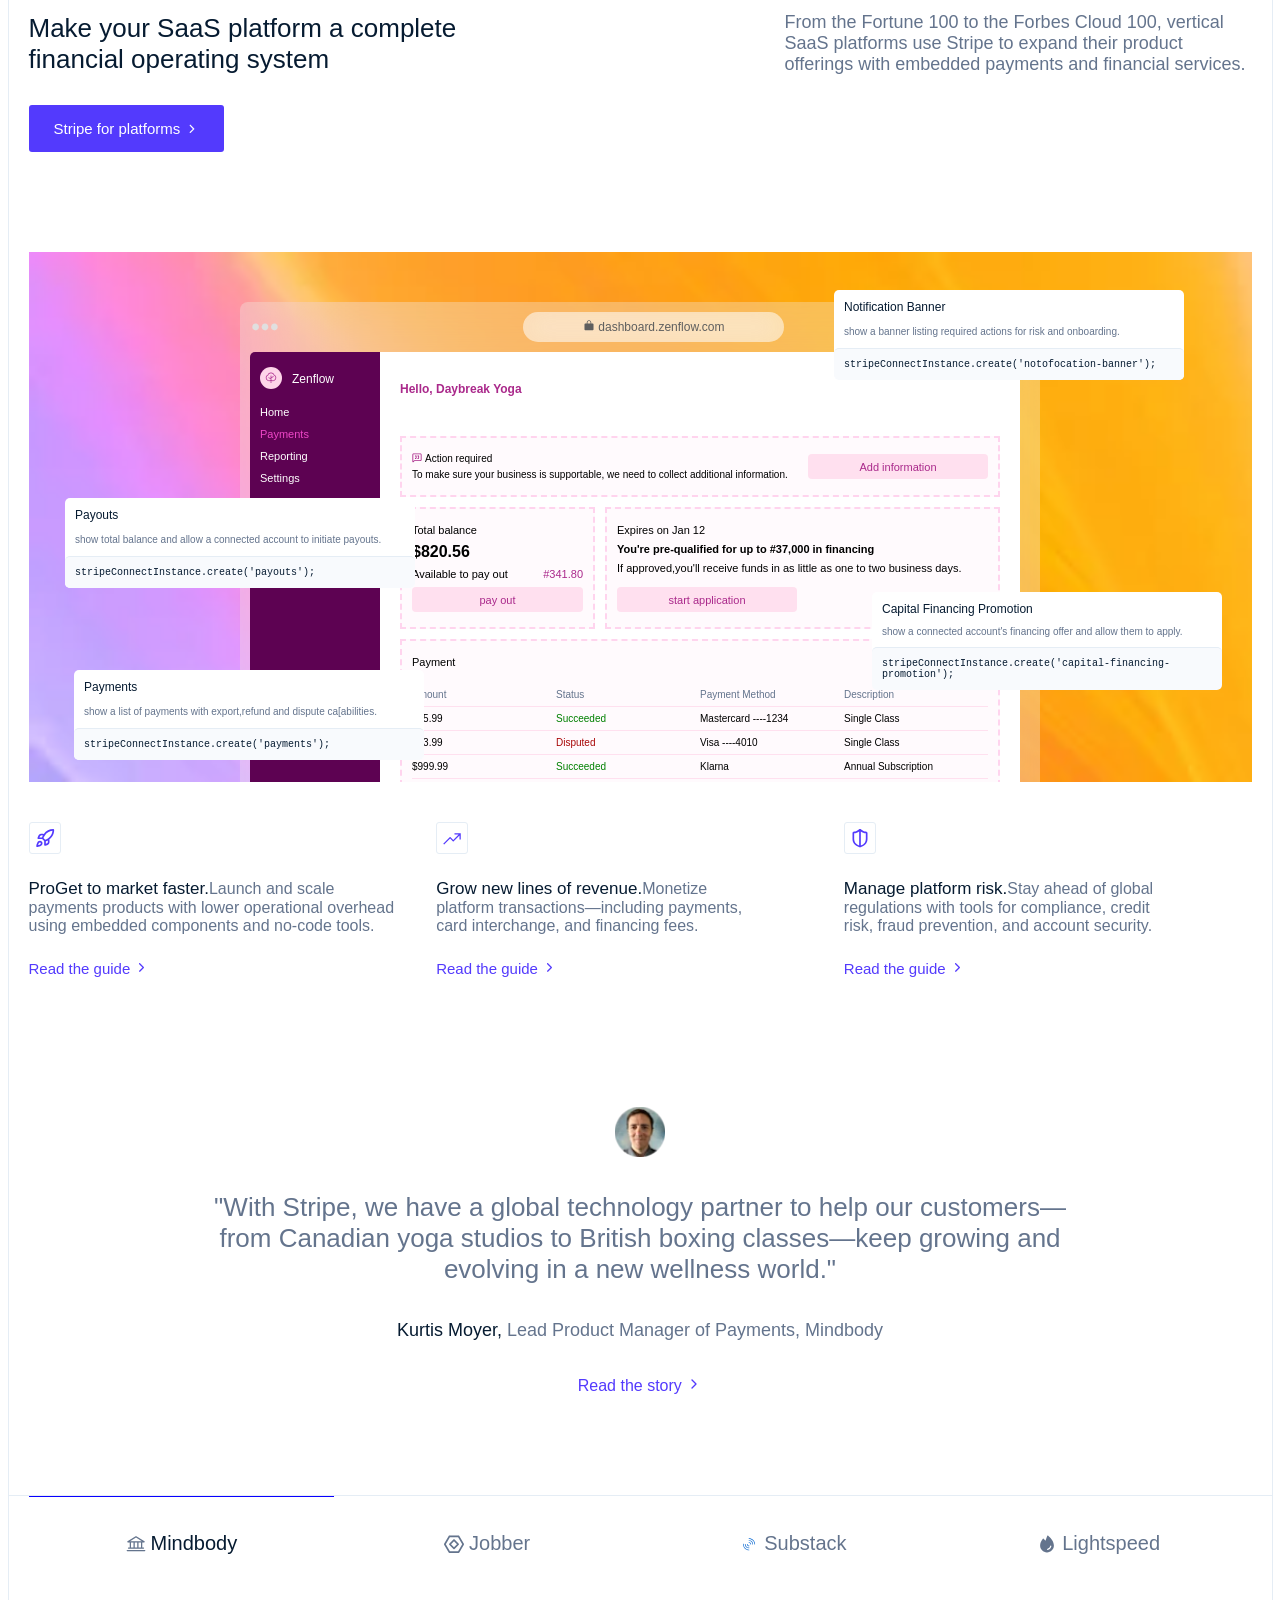
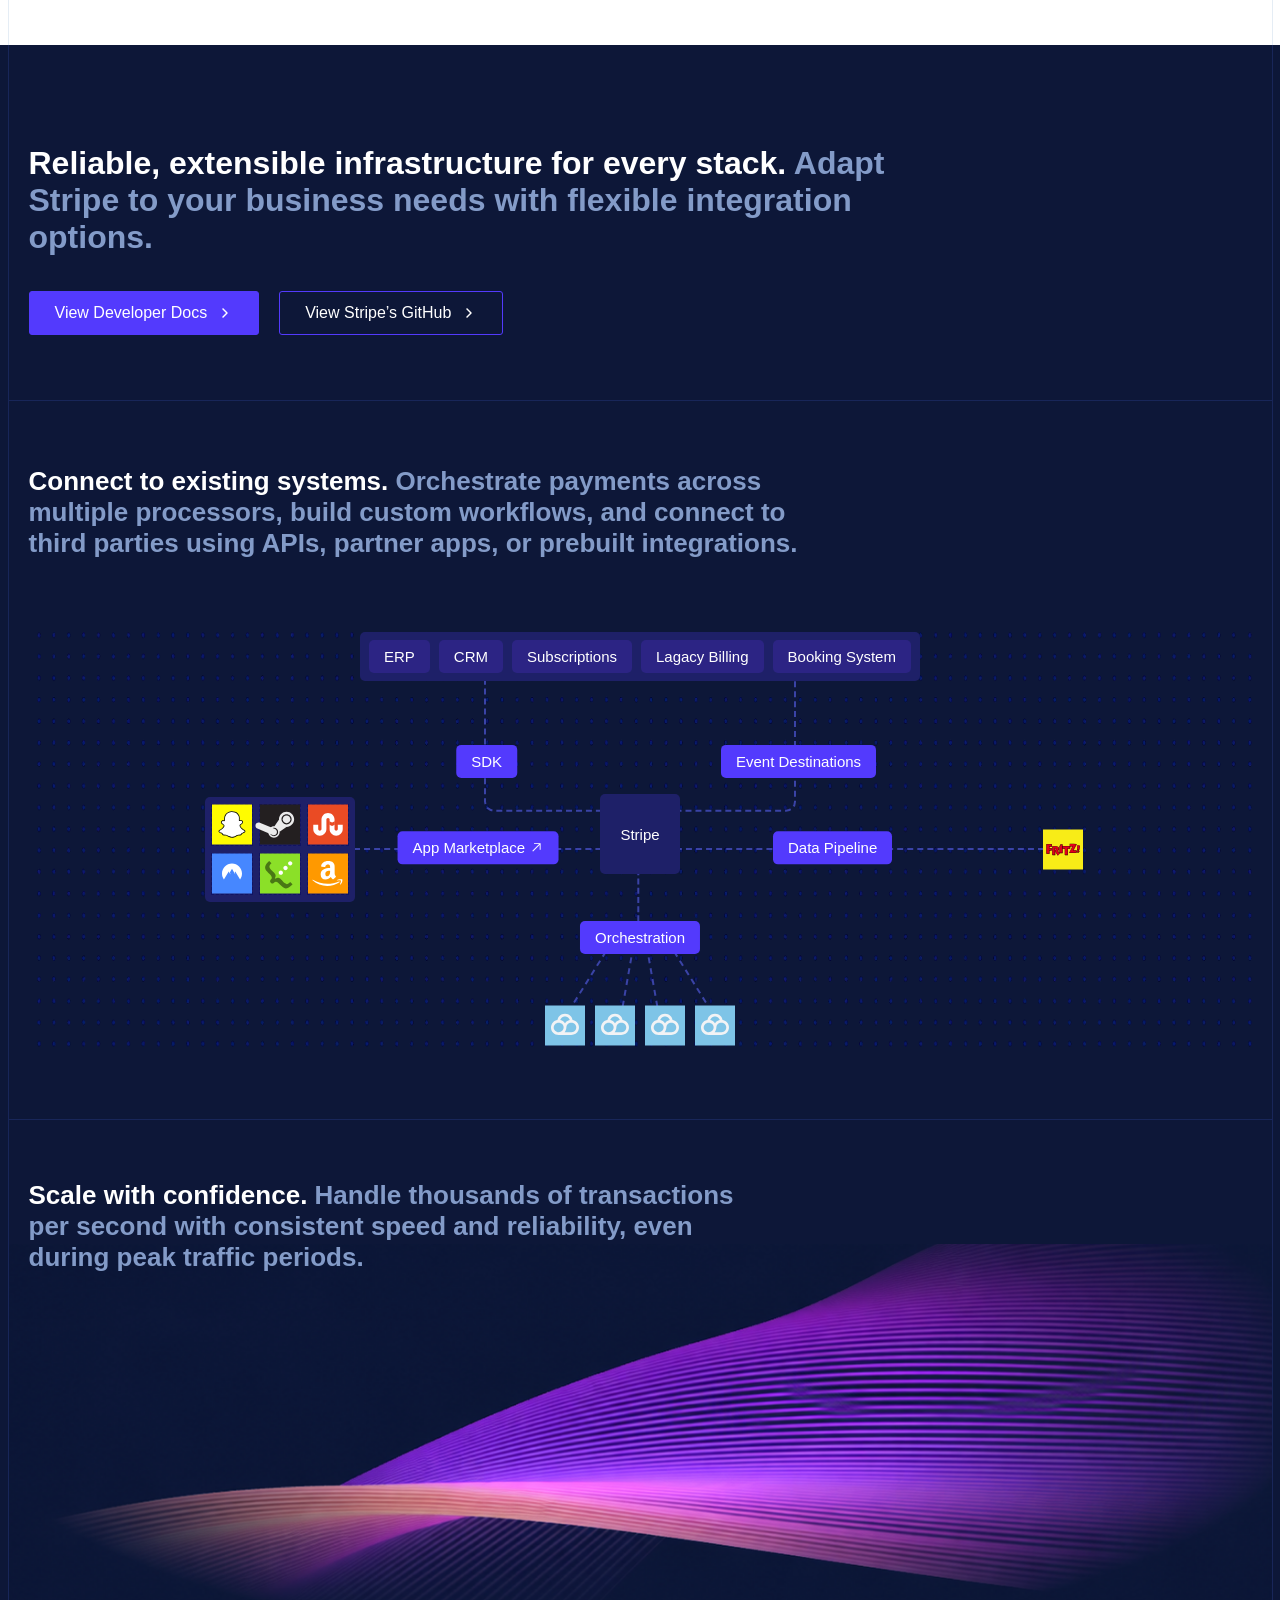
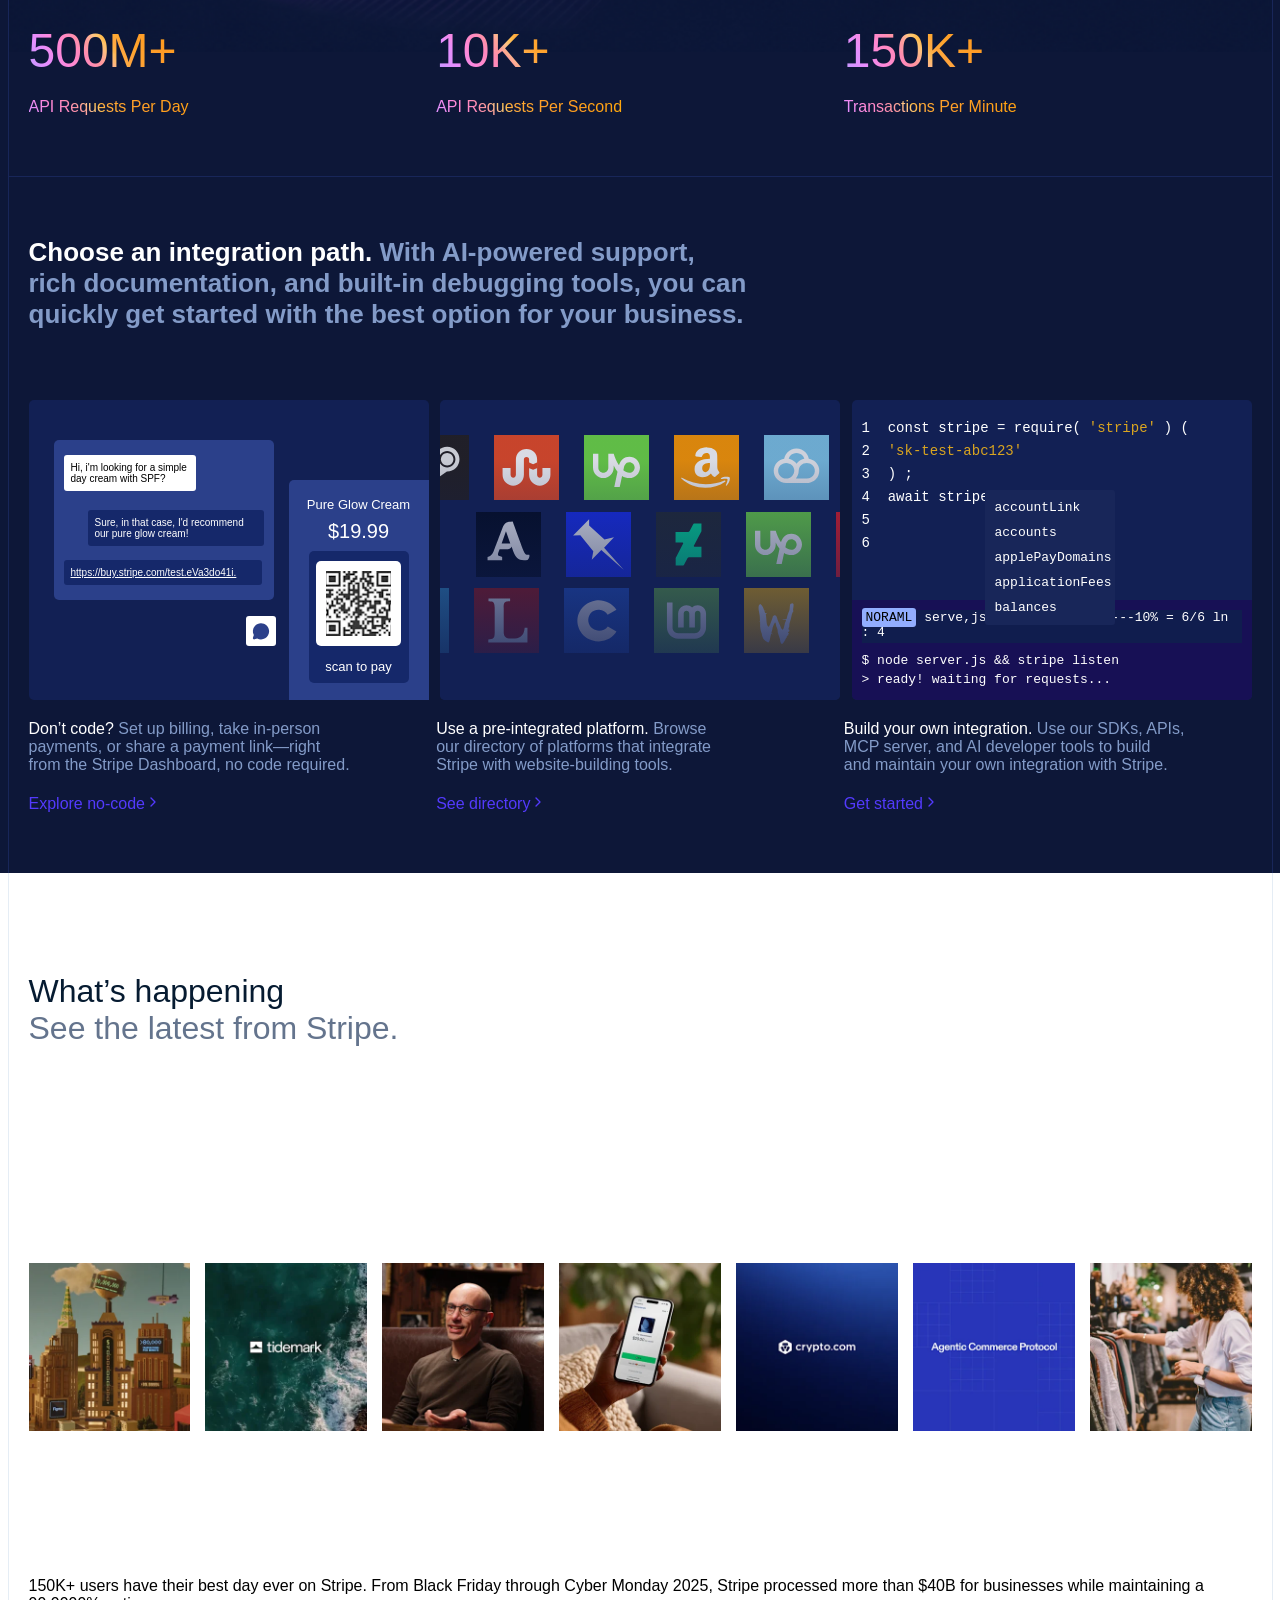
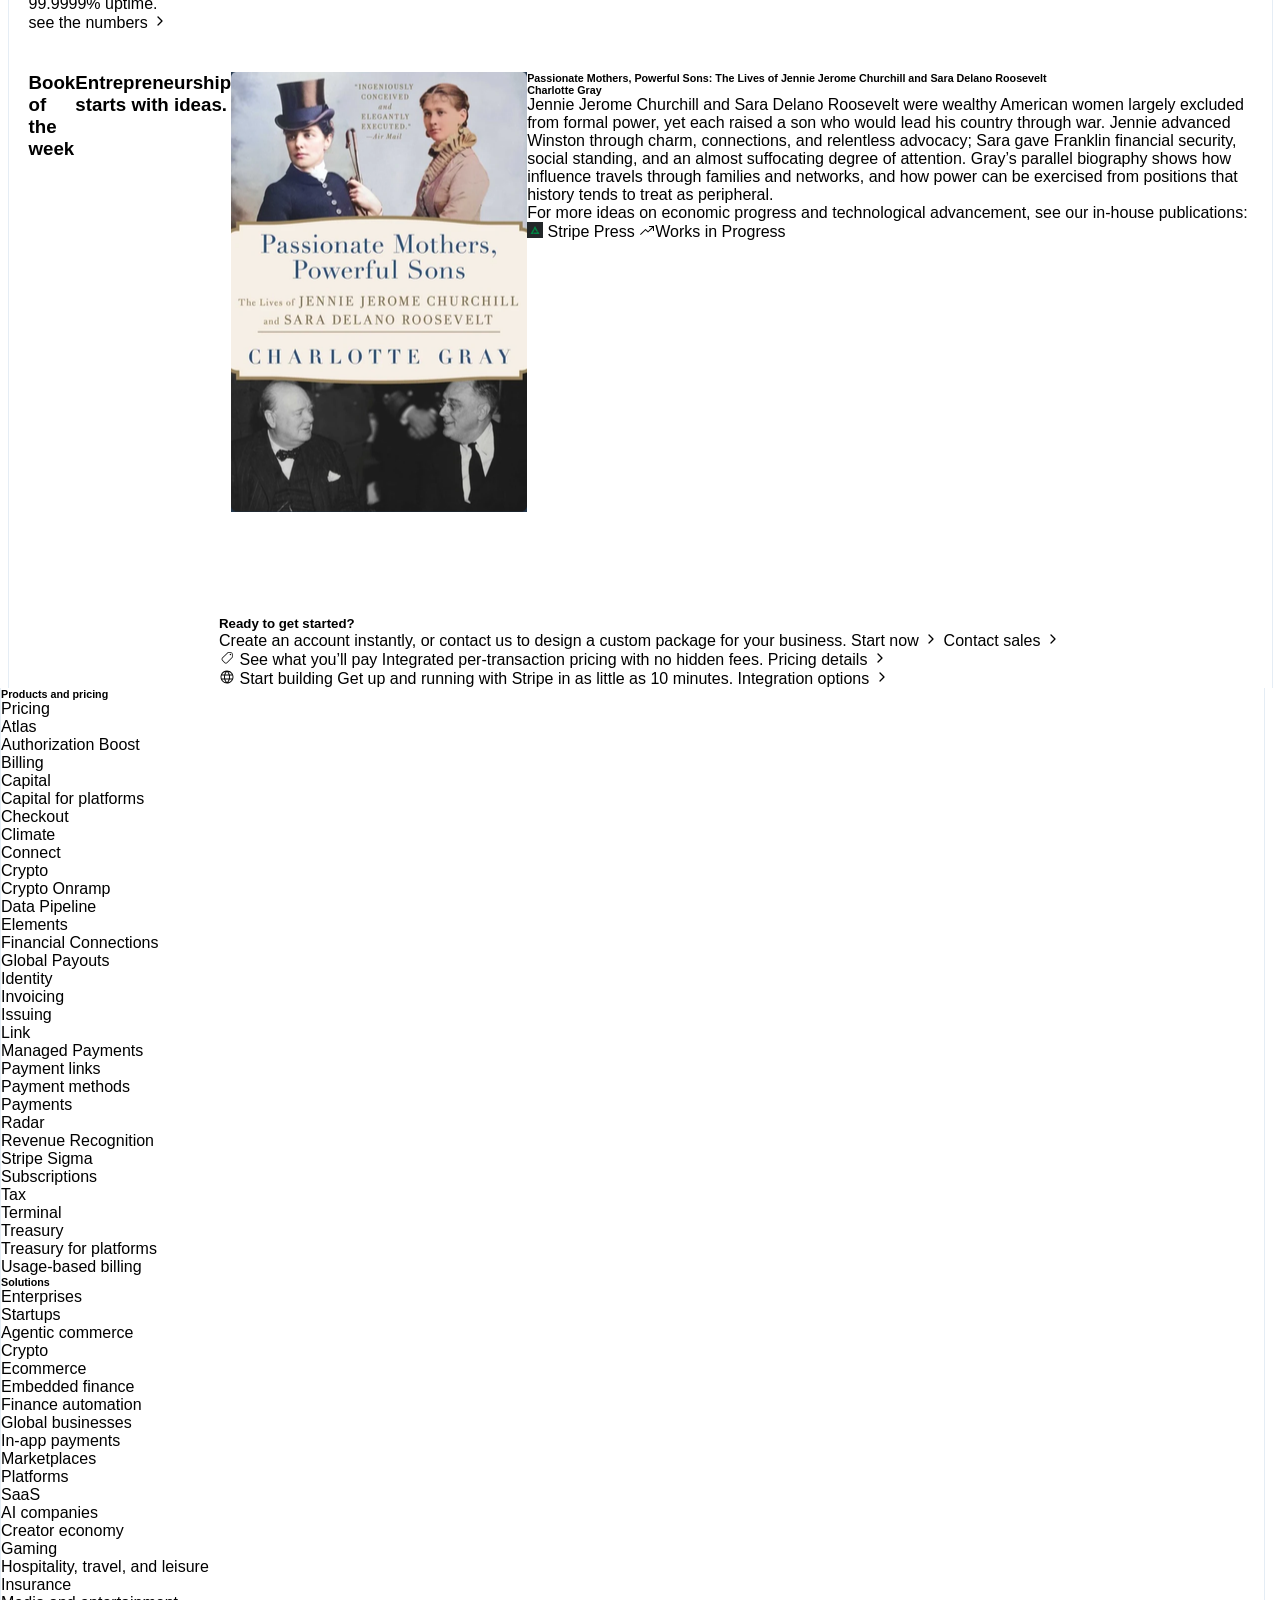
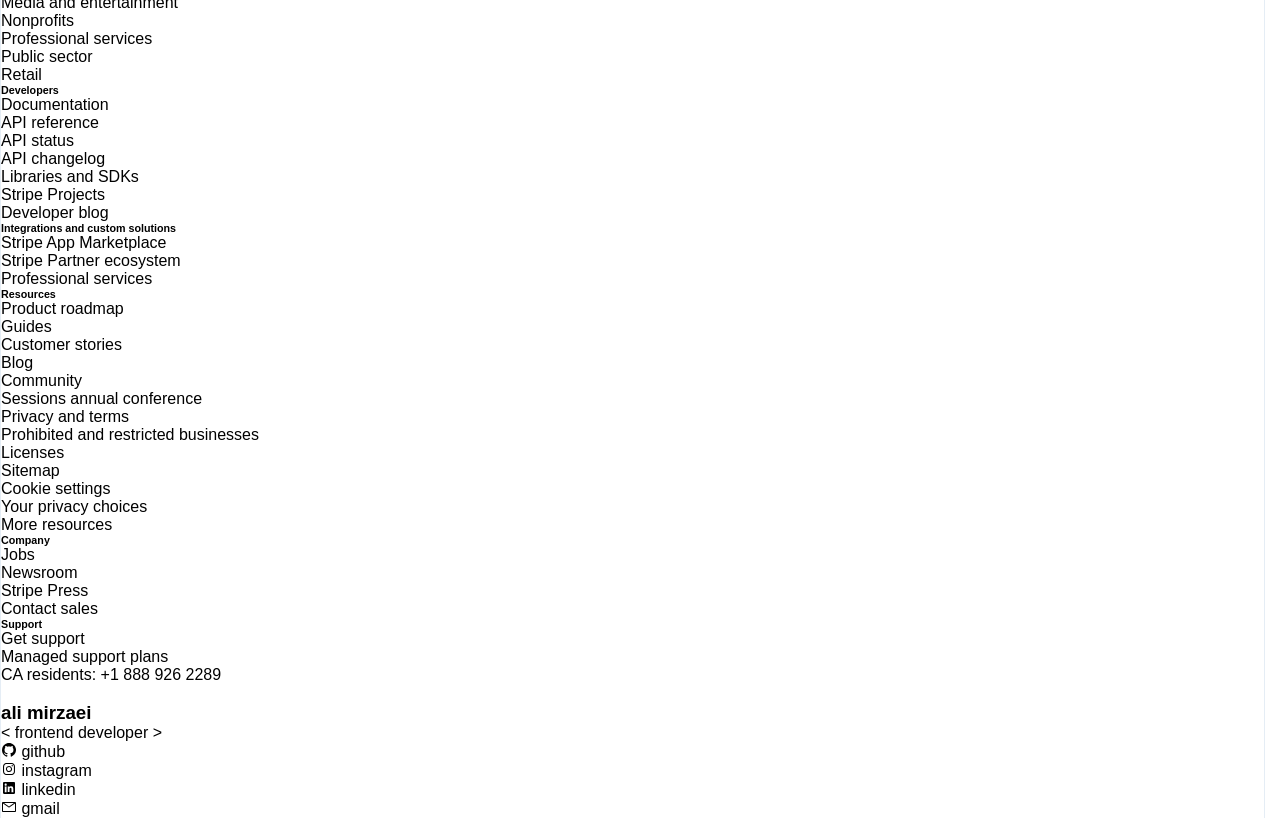
==== commit 27948b16: "Add files via upload Complete page structure and footer" ====
--- a/index.html
+++ b/index.html
@@ -5,12 +5,10 @@
     <meta charset="UTF-8">
     <meta name="viewport" content="width=device-width, initial-scale=1.0">
     <title>Stripe</title>
-
     <link rel="stylesheet" href="assets/StyleSheet/public.css">
     <link rel="stylesheet" href="assets/StyleSheet/master.css">
     <link rel="stylesheet" href="assets/Font/FontSocials/style.css">
     <link rel="stylesheet" href="assets/Font/font/style.css">
-
 </head>
 
 <body>
@@ -18,14 +16,16 @@
     <!--==================#1 HEADER HTML ==================-->
     <!--===================================================-->
     <header>
+
         <!--================#1-2 MENU HTML ================-->
         <section>
+
             <!-- left -->
             <div>
                 <a href=""><img src="assets/Images/Logo-removebg-preview.png" alt=""></a>
-
                 <nav>
                     <ul>
+
                         <!-- dropdown 1 -->
                         <li>
                             <a href="">Products <i class="icon"></i></a>
@@ -75,7 +75,6 @@
                                         </li>
                                     </ul>
                                 </div>
-
                                 <div>
                                     <h6>revenue</h6>
                                     <ul>
@@ -113,7 +112,6 @@
                                         </li>
                                     </ul>
                                 </div>
-
                                 <div>
                                     <h6>money management</h6>
                                     <ul>
@@ -139,7 +137,6 @@
                                         </li>
                                     </ul>
                                 </div>
-
                                 <div>
                                     <h6>platforms and marketplaces</h6>
                                     <ul>
@@ -161,7 +158,6 @@
                                         </li>
                                     </ul>
                                 </div>
-
                                 <div>
                                     <h6>more</h6>
                                     <ul>
@@ -197,17 +193,12 @@
                                     </figure>
                                 </div>
                             </div>
-
-
-
                         </li>
 
                         <!-- dropdown 2 -->
-
                         <li>
                             <a href="">Solutions <i class="icon"></i></a>
                             <div>
-
                                 <div>
                                     <h6>By stage</h6>
                                     <ul>
@@ -221,7 +212,6 @@
                                         </li>
                                     </ul>
                                 </div>
-
                                 <div>
                                     <h6>By use case</h6>
                                     <ul>
@@ -267,7 +257,6 @@
                                         </li>
                                     </ul>
                                 </div>
-
                                 <div>
                                     <h6>By industry</h6>
                                     <ul>
@@ -313,7 +302,6 @@
                                         </li>
                                     </ul>
                                 </div>
-
                                 <div>
                                     <h6>Ecosystem</h6>
                                     <ul>
@@ -327,11 +315,10 @@
                                         </li>
                                     </ul>
                                 </div>
-
                             </div>
                         </li>
+
                         <!-- dropdown 3 -->
-
                         <li>
                             <a href="">Developers <i class="icon"></i></a>
                             <div>
@@ -356,7 +343,6 @@
                                         </li>
                                     </ul>
                                 </div>
-
                                 <div>
                                     <h6>Guides</h6>
                                     <ul>
@@ -391,13 +377,8 @@
                                         </li>
                                     </ul>
                                 </div>
-
                                 <div>
                                     <h6>Resources</h6>
-
-
-
-
                                     <ul>
                                         <li>
                                             <a href="">App integrations<i class="icon"></i></a>
@@ -425,16 +406,11 @@
                         </li>
 
                         <!-- dropdown 4 -->
-
                         <li>
                             <a href="">Resources <i class="icon"></i></a>
                             <div>
                                 <div>
                                     <h6>Learn</h6>
-
-
-
-
                                     <ul>
                                         <li>
                                             <a href="">Blog<i class="icon"></i></a>
@@ -456,9 +432,6 @@
                                 </div>
                                 <div>
                                     <h6>Support</h6>
-
-
-
                                     <ul>
                                         <li>
                                             <a href="">Get support<i class="icon"></i></a>
@@ -476,11 +449,6 @@
                                 </div>
                                 <div>
                                     <h6>Company</h6>
-
-
-
-
-
                                     <ul>
                                         <li>
                                             <a href="">Product roadmap<i class="icon"></i></a>
@@ -505,8 +473,6 @@
                                     </ul>
                                 </div>
                                 <div>
-
-
                                     <h6>Contact</h6>
                                     <ul>
                                         <li>
@@ -529,13 +495,11 @@
                                 </div>
                             </div>
                         </li>
-
                         <li>
                             <a href="">Pricing </a>
                             <span>|</span>
 
                         </li>
-
                         <li>
                             <a href=""> <i class="icon"></i> Guide me</a>
                             <ul>
@@ -543,7 +507,6 @@
                             </ul>
                         </li>
                     </ul>
-
                 </nav>
             </div>
 
@@ -552,8 +515,6 @@
                 <a href="">sign in</a>
                 <a href="">contact sale <i class="icon"></i></a>
             </div>
-
-
         </section>
 
         <!--================#1-2 HERO HTML ================-->
@@ -593,8 +554,6 @@
                     <a href=""><i class="icon"></i>Amazon</a>
                     <a href="">lightspeed</a>
                     <a href=""><i class="icon"></i>Nvidia</a>
-
-
                     <a href=""><i class="icon"></i></a>
                     <a href="">coinbase</a>
                     <a href="">
@@ -618,17 +577,17 @@
                     <a href=""><i class="icon"></i>Nvidia</a>
                 </div>
             </div>
-
         </section>
-
     </header>
 
-    <!--==================#2 CONTENT HTML ==================-->
-    <!--==================================================-->
+    <!--=================#2 CONTENT HTML ==================-->
+    <!--===================================================-->
     <main>
+
         <!--==================#2-1 FLEXIBLE SOLUTION HTML ==================-->
         <section>
             <div>
+
                 <!-- title -->
                 <div>
                     <h2>Flexible solutions for every business model. <span>Grow your business with a comprehensive set
@@ -645,9 +604,11 @@
                             <h3>Accept and optimize payments globally—online and in person</h3>
                             <i class="icon"></i>
                         </div>
+
                         <!-- phone -->
                         <div>
                             <img src="assets/Images/Phone.webp" alt="">
+
                             <!-- v1 -->
                             <div>
                                 <i class="icon"></i>
@@ -672,6 +633,7 @@
                                 </div>
                                 <span>Continue</span>
                             </div>
+
                             <!-- v2 -->
                             <div>
                                 <i class="icon"></i>
@@ -760,9 +722,9 @@
                                         <span>$165.</span>
                                     </div>
                                 </div>
-
-                            </div>
-                        </div>
+                            </div>
+                        </div>
+
                         <!-- windows 2 -->
                         <div>
 
@@ -829,7 +791,6 @@
                                         <span>$49.</span>
                                     </div>
                                 </div>
-
                             </div>
                         </div>
                     </div>
@@ -895,9 +856,7 @@
                                 <div></div>
                             </div>
                         </div>
-
-                    </div>
-
+                    </div>
 
                     <!-- 3 -->
                     <div>
@@ -936,8 +895,6 @@
                         </div>
                     </div>
 
-
-
                     <!-- 4 -->
                     <div>
                         <div>
@@ -950,6 +907,7 @@
 
                         </div>
                     </div>
+
                     <!-- 5 -->
                     <div>
                         <div>
@@ -958,10 +916,6 @@
                         </div>
                     </div>
 
-
-
-
-
                     <!-- 6 -->
                     <div>
                         <div>
@@ -1001,17 +955,21 @@
 
                         <!-- right box -->
                         <div>
+
                             <!-- url -->
                             <div>
                                 <i class="icon"></i>
                                 <div><i class="icon">𐀂</i> dashboard.zenflow.com</div>
                             </div>
+
                             <!-- inner -->
                             <div>
+
                                 <!-- left -->
                                 <div>
                                     <span><i class="icon">鈴</i> zenflow </span>
                                 </div>
+
                                 <!-- right -->
                                 <div>
                                     <p>connected accounts</p>
@@ -1085,14 +1043,7 @@
                             </div>
                         </div>
                     </div>
-
-
-
-
-
-
-                </div>
-
+                </div>
 
                 <!-- following -->
                 <div>
@@ -1100,8 +1051,6 @@
                             recommendations.</h3>
                     <a href="">find what's right for you</span> <i class="icon"></i> </a>
                 </div>
-
-
             </div>
         </section>
 
@@ -1113,7 +1062,6 @@
         </section>
 
         <!--==================#2-3 THE BACKBONE HTML ==================-->
-
         <section>
             <div>
                 <h2>The backbone of global commerce</h2>
@@ -1185,9 +1133,6 @@
 
                 <!-- links -->
                 <div>
-
-
-
                     <a href="">
                         <span><i class="icon"></i>URBN consolidates $5 billion in online and in-store revenue onto
                             Stripe.
@@ -1208,7 +1153,6 @@
                 <!-- Realize value -->
                 <div>
                     <h5>Realize value faster with dedicated experts</h5>
-
                     <div>
                         <i class="icon"></i>
                         <p><span>Professional services.</span>Get tailored guidance from Stripe on implementation,
@@ -1244,7 +1188,6 @@
                     <div>
                         <a href="">Stripe for startups <i class="icon"></i></a>
                     </div>
-
                     <div>
                         <a href=""><i class="icon"></i></a>
                         <a href=""><i class="icon"></i></a>
@@ -1352,7 +1295,6 @@
                             <span>Read decagon's story <i class="icon"></i></span>
                             <span>decagon</span>
                         </a>
-
                     </div>
                 </div>
 
@@ -1383,7 +1325,6 @@
                     <div>
                         <a href="">Stripe for platforms <i class="icon"></i></a>
                     </div>
-
                 </div>
 
                 <!-- big box -->
@@ -1417,6 +1358,7 @@
                             <!-- white -->
                             <div>
                                 <span>hello, daybreak yoga</span>
+
                                 <!-- 1 -->
                                 <div>
                                     <div>
@@ -1426,6 +1368,7 @@
                                     </div>
                                     <span>Add information</span>
                                 </div>
+
                                 <!-- 2 -->
                                 <div>
                                     <span>Total balance</span>
@@ -1436,16 +1379,16 @@
                                     </div>
                                     <span>pay out</span>
                                 </div>
+
                                 <!-- 3 -->
                                 <div>
-
                                     <span>Expires on Jan 12</span>
                                     <span>You're pre-qualified for up to #37,000 in financing</span>
                                     <span>If approved,you'll receive funds in as little as one to two business
                                         days.</span>
                                     <span>start application</span>
-
-                                </div>
+                                </div>
+
                                 <!-- 4 -->
                                 <div>
                                     <span>Payment</span>
@@ -1474,18 +1417,21 @@
                                         <span>annual Subscription</span>
                                     </div>
                                 </div>
+
                                 <!-- 5 -->
                                 <div>
                                     <span>payouts</span>
                                     <span>show total balance and allow a connected account to initiate payouts.</span>
                                     <p>stripeConnectInstance.<span>create</span>(<span>'payouts'</span>);</p>
                                 </div>
+
                                 <!-- 6 -->
                                 <div>
                                     <span>payments</span>
                                     <span>show a list of payments with export,refund and dispute ca[abilities.</span>
                                     <p>stripeConnectInstance.<span>create</span>(<span>'payments'</span>);</p>
                                 </div>
+
                                 <!-- 7 -->
                                 <div>
                                     <span>notification banner</span>
@@ -1493,6 +1439,7 @@
                                     <p>stripeConnectInstance.<span>create</span>(<span>'notofocation-banner'</span>);
                                     </p>
                                 </div>
+
                                 <!-- 8 -->
                                 <div>
                                     <span>capital financing promotion</span>
@@ -1500,10 +1447,8 @@
                                     <p>stripeConnectInstance.<span>create</span>(<span>'capital-financing-promotion'</span>);
                                     </p>
                                 </div>
-
-                            </div>
-                        </div>
-
+                            </div>
+                        </div>
                     </div>
                 </div>
 
@@ -1548,13 +1493,12 @@
                     <span><i class="icon"></i>substack</span>
                     <span><i class="icon">ﳙ</i>lightspeed</span>
                 </div>
-
             </div>
-
         </section>
 
         <!--==================#2-5 BLUE SECTION HTML ==================-->
         <section>
+
             <!-- reliable -->
             <div>
                 <div>
@@ -1577,7 +1521,6 @@
                         workflows, and connect to
                         third parties using APIs, partner apps, or prebuilt integrations.</h5>
                 </div>
-
 
                 <!-- checker board -->
                 <div>
@@ -1635,6 +1578,7 @@
                     <div>
                         <span>orchestration</span>
                     </div>
+
                     <!-- top -->
                     <div>
                         <span>ERP</span>
@@ -1643,6 +1587,7 @@
                         <span>lagacy billing</span>
                         <span>booking system</span>
                     </div>
+
                     <!-- left logos -->
                     <div>
                         <i class="icon"></i>
@@ -1652,6 +1597,7 @@
                         <i class="icon"></i>
                         <i class="icon"></i>
                     </div>
+
                     <!-- right logo -->
                     <div>
                         <i class="icon"></i>
@@ -1664,15 +1610,12 @@
                         <i class="icon"></i>
                         <i class="icon"></i>
                     </div>
-
-
-
-                </div>
-
+                </div>
             </div>
 
             <!-- scale -->
             <div>
+
                 <!-- title -->
                 <div>
                     <h5>
@@ -1706,6 +1649,7 @@
 
                 <!-- cards -->
                 <div>
+
                     <!-- left -->
                     <div>
                         <div>
@@ -1725,6 +1669,7 @@
                         </div>
                         <i class="icon">ﰝ</i>
                     </div>
+
                     <!-- middle -->
                     <div>
                         <div>
@@ -1749,11 +1694,12 @@
                             <i class="icon"></i>
                         </div>
                     </div>
+
                     <!-- right -->
                     <div>
+
                         <!-- top -->
                         <div>
-
                             <div>
                                 <span>1</span>
                                 <span>const stripe = require(</span>
@@ -1785,22 +1731,18 @@
                                 <span></span>
                                 <span></span>
                             </div>
-
-                        </div>
-
-
+                        </div>
 
                         <!-- bottom -->
                         <div>
-
                             <div>
                                 <span>noraml</span>
                                 <span>serve,js ------------------10% = 6/6 ln : 4</span>
                             </div>
                             <span>$ node server.js && stripe listen</span>
                             <span>> ready! waiting for requests...</span>
-
-                        </div>
+                        </div>
+
                         <!-- floater -->
                         <div>
                             <span>accountLink</span>
@@ -1813,11 +1755,6 @@
                 </div>
 
                 <!-- text -->
-
-
-
-
-
                 <div>
                     <div>
                         <p><span>Don’t code?</span> Set up billing, take in-person payments, or share a payment
@@ -1840,30 +1777,14 @@
                         <a href="">Get started<i class="icon"></i></a>
                     </div>
                 </div>
-
             </div>
-
-
-
-
-
-
-
-
-
-
-
-
-
-
-
-
         </section>
 
         <!--==================#2-6 WHATS HAPPENING HTML ==================-->
         <section>
             <h3>What’s happening</h3>
             <h3> See the latest from Stripe.</h3>
+
             <!-- flexer -->
             <div>
                 <figure><img src="assets/Images/150K.webp" alt=""></figure>
@@ -1884,20 +1805,243 @@
                 <a href="">see the numbers <i class="icon"></i></a>
             </div>
 
-
-
-
-
-
-
-
+            <!-- Book -->
+            <div>
+                <h3>Book of the week</h3>
+                <h3>Entrepreneurship starts with ideas.</h3>
+
+                <!-- blue -->
+                <div>
+                    <img src="assets/Images/passionate mother.png" alt="">
+                </div>
+
+                <!-- gray -->
+                <div>
+                    <h6>Passionate Mothers, Powerful Sons: The Lives of Jennie Jerome Churchill and Sara Delano
+                        Roosevelt</h6>
+                    <h6>Charlotte Gray</h6>
+
+                    <p>Jennie Jerome Churchill and Sara Delano Roosevelt were wealthy American women largely excluded
+                        from formal power, yet
+                        each raised a son who would lead his country through war. Jennie advanced Winston through charm,
+                        connections, and
+                        relentless advocacy; Sara gave Franklin financial security, social standing, and an almost
+                        suffocating degree of
+                        attention. Gray’s parallel biography shows how influence travels through families and networks,
+                        and how power can be
+                        exercised from positions that history tends to treat as peripheral.</p>
+
+                    <span>For more ideas on economic progress and technological advancement, see our in-house
+                        publications:</span>
+                    <div>
+                        <span><i class="icon"></i> Stripe Press</span>
+                        <span><i class="icon"></i>Works in Progress</span>
+                    </div>
+                </div>
+
+                <!-- stamp -->
+                <div>
+                    <img src="assets/Images/stamp-removebg-preview.png" alt="">
+                </div>
+            </div>
         </section>
 
-
-
-
+        <!--==================#2-7 READY TO HTML ==================-->
+        <section>
+            <div>
+
+                <!-- left -->
+                <div>
+                    <h5>Ready to get started?</h5>
+                    <span>Create an account instantly, or contact us to design a custom package for your
+                        business.</span>
+                    <a href="">Start now <i class="icon"></i></a>
+                    <a href="">Contact sales <i class="icon"></i></a>
+                </div>
+
+                <!-- right -->
+                <div>
+                    <div>
+                        <i class="icon"></i>
+                        <span>See what you’ll pay</span>
+                        <span>Integrated per-transaction pricing with no hidden fees.</span>
+                        <a href="">Pricing details <i class="icon"></i></a>
+                    </div>
+                    <div>
+                        <i class="icon"></i>
+                        <span>Start building</span>
+                        <span>Get up and running with Stripe in as little as 10 minutes.</span>
+                        <a href="">Integration options <i class="icon"></i></a>
+                    </div>
+                </div>
+            </div>
+        </section>
     </main>
-    <footer></footer>
+
+    <!--==================#3 FOOTER HTML ==================-->
+    <!--===================================================-->
+    <footer>
+
+        <!--==================#3-1 WEBSITES FOOTER HTML ==================-->
+        <section>
+            <div>
+                <div>
+                    <h6>Products and pricing</h6>
+                    <ul>
+                        <li><a href="">Pricing</a></li>
+                        <li><a href="">Atlas</a></li>
+                        <li><a href="">Authorization Boost</a></li>
+                        <li><a href="">Billing</a></li>
+                        <li><a href="">Capital</a></li>
+                        <li><a href="">Capital for platforms</a></li>
+                        <li><a href="">Checkout</a></li>
+                        <li><a href="">Climate</a></li>
+                        <li><a href="">Connect</a></li>
+                        <li><a href="">Crypto</a></li>
+                        <li><a href="">Crypto Onramp</a></li>
+                        <li><a href="">Data Pipeline</a></li>
+                        <li><a href="">Elements</a></li>
+                        <li><a href="">Financial Connections</a></li>
+                        <li><a href="">Global Payouts</a></li>
+                        <li><a href="">Identity</a></li>
+                        <li><a href="">Invoicing</a></li>
+                        <li><a href="">Issuing</a></li>
+                        <li><a href="">Link</a></li>
+                        <li><a href="">Managed Payments</a></li>
+                        <li><a href="">Payment links</a></li>
+                        <li><a href="">Payment methods</a></li>
+                        <li><a href="">Payments</a></li>
+                        <li><a href="">Radar</a></li>
+                        <li><a href="">Revenue Recognition</a></li>
+                        <li><a href="">Stripe Sigma</a></li>
+                        <li><a href="">Subscriptions</a></li>
+                        <li><a href="">Tax</a></li>
+                        <li><a href="">Terminal</a></li>
+                        <li><a href="">Treasury</a></li>
+                        <li><a href="">Treasury for platforms</a></li>
+                        <li><a href="">Usage-based billing</a></li>
+                    </ul>
+                </div>
+                <div>
+                    <h6>Solutions</h6>
+                    <ul>
+                        <li><a href="">Enterprises</a></li>
+                        <li><a href="">Startups</a></li>
+                        <li><a href="">Agentic commerce</a></li>
+                        <li><a href="">Crypto</a></li>
+                        <li><a href="">Ecommerce</a></li>
+                        <li><a href="">Embedded finance</a></li>
+                        <li><a href="">Finance automation</a></li>
+                        <li><a href="">Global businesses</a></li>
+                        <li><a href="">In-app payments</a></li>
+                        <li><a href="">Marketplaces</a></li>
+                        <li><a href="">Platforms</a></li>
+                        <li><a href="">SaaS</a></li>
+                        <li><a href="">AI companies</a></li>
+                        <li><a href="">Creator economy</a></li>
+                        <li><a href="">Gaming</a></li>
+                        <li><a href="">Hospitality, travel, and leisure</a></li>
+                        <li><a href="">Insurance</a></li>
+                        <li><a href="">Media and entertainment</a></li>
+                        <li><a href="">Nonprofits</a></li>
+                        <li><a href="">Professional services</a></li>
+                        <li><a href="">Public sector</a></li>
+                        <li><a href="">Retail</a></li>
+                    </ul>
+                    <h6>Developers</h6>
+                    <ul>
+                        <li><a href="">Documentation</a></li>
+                        <li><a href="">API reference</a></li>
+                        <li><a href="">API status</a></li>
+                        <li><a href="">API changelog</a></li>
+                        <li><a href="">Libraries and SDKs</a></li>
+                        <li><a href="">Stripe Projects</a></li>
+                        <li><a href="">Developer blog</a></li>
+                    </ul>
+                </div>
+                <div>
+                    <h6>Integrations and custom solutions</h6>
+                    <ul>
+                        <li><a href="">Stripe App Marketplace</a></li>
+                        <li><a href="">Stripe Partner ecosystem</a></li>
+                        <li><a href="">Professional services</a></li>
+                    </ul>
+                    <h6>Resources</h6>
+                    <ul>
+                        <li><a href="">Product roadmap</a></li>
+                        <li><a href="">Guides</a></li>
+                        <li><a href="">Customer stories</a></li>
+                        <li><a href="">Blog</a></li>
+                        <li><a href="">Community</a></li>
+                        <li><a href="">Sessions annual conference</a></li>
+                        <li><a href="">Privacy and terms</a></li>
+                        <li><a href="">Prohibited and restricted businesses</a></li>
+                        <li><a href="">Licenses</a></li>
+                        <li><a href="">Sitemap</a></li>
+                        <li><a href="">Cookie settings</a></li>
+                        <li><a href="">Your privacy choices</a></li>
+                        <li><a href="">More resources</a></li>
+                    </ul>
+                </div>
+                <div>
+                    <h6>Company</h6>
+                    <ul>
+                        <li>Jobs</li>
+                        <li>Newsroom</li>
+                        <li>Stripe Press</li>
+                        <li>Contact sales</li>
+                    </ul>
+                    <h6>Support</h6>
+                    <ul>
+                        <li><a href="">Get support</a></li>
+                        <li><a href="">Managed support plans</a></li>
+                        <li><a href="">CA residents: +1 888 926 2289</a></li>
+                    </ul>
+                </div>
+            </div>
+        </section>
+
+        <!--==================#3-2 AUTHOR SECTION HTML ==================-->
+        <section>
+            <div>
+                <figure>
+                    <img src="assets/Images/Avatar.webp" alt="">
+                    <div>
+                        <div>
+                            <h3>ali mirzaei</h3>
+                            <p>&lt; frontend developer &gt;</p>
+                        </div>
+                        <ul>
+                            <li>
+                                <a title="Github" href="https//github.com/ali-mirzaei-dev">
+                                    <i class="icon"></i>
+                                    <span>github</span>
+                                </a>
+                            </li>
+                            <li>
+                                <a title="Instagram" href="https//instagram.com/ali.mirzaei.dev">
+                                    <i class="icon"></i>
+                                    <span>instagram</span>
+                                </a>
+                            </li>
+                            <li>
+                                <a title="Linkdin" href="https: //www.linkedin.com/in/ali-mirzaei-dev/">
+                                    <i class="icon"></i>
+                                    <span>linkedin</span>
+                                </a>
+                            </li>
+                            <li>
+                                <a title="Gmail" href="mailto:ali.mirzaei.kt@gmail.com">
+                                    <i class="icon"></i>
+                                    <span>gmail</span>
+                                </a>
+                            </li>
+                        </ul>
+                    </div>
+                </figure>
+            </div>
+        </section>
+    </footer>
 </body>
 
 </html>
--- a/assets/StyleSheet/master.css
+++ b/assets/StyleSheet/master.css
@@ -5,6 +5,8 @@
     --textlight: #64748d;
     --buttoncolor: #533afd;
     --buttonhover: #2e2b8c;
+    --bordercolor2: #182659;
+    --textlight2: #839bc8;
     /* --:; */
 }
 
@@ -165,15 +167,120 @@
 
 }
 
-
-
-
-
-
-
-
-
-
+@keyframes swaper {
+
+    0%,
+    20% {
+        opacity: 1;
+        transform: rotateX(0deg);
+    }
+
+    30% {
+        transform: rotateX(360deg);
+        opacity: 0.5;
+    }
+
+    35%,
+    90% {
+        opacity: 0;
+    }
+
+    95% {
+        opacity: 0.5;
+    }
+
+}
+
+@keyframes gone {
+
+    0%,
+    35% {
+        opacity: 1;
+    }
+
+    50%,
+    90% {
+        opacity: 0;
+    }
+
+    95% {
+        opacity: 0.5;
+    }
+
+}
+
+@keyframes jiggle {
+
+    0%,
+    34% {
+        transform: translateY(0);
+    }
+
+    35% {
+        transform: translateY(30px);
+    }
+
+    36% {
+        transform: translateY(-30px);
+    }
+
+    38% {
+        transform: translateY(20px);
+    }
+
+    40% {
+        transform: translateY(-20px);
+    }
+
+    42% {
+        transform: translateY(10px);
+    }
+
+    44% {
+        transform: translateY(-10px);
+    }
+
+    46%,
+    100% {
+        transform: translateY(0);
+    }
+
+}
+
+@keyframes waveScale2 {
+
+    0%,
+    100% {
+        background-size: 100% 80%;
+        background-position: center;
+    }
+
+    50% {
+        background-size: 100% 60%;
+    }
+
+
+}
+
+@keyframes expand {
+
+    0%,
+    100% {
+        flex-grow: 1;
+    }
+
+    6% {
+        flex-grow: 18;
+    }
+
+    16% {
+        flex-grow: 18;
+    }
+
+    22% {
+        flex-grow: 1;
+    }
+}
 
 
 
@@ -187,7 +294,7 @@
     flex-wrap: wrap;
     align-content: start;
     justify-content: center;
-    background-image: url(../Images/Hero\ Wave.png);
+    background-image: url(../Images/Hero\ Wave.webp);
     background-repeat: no-repeat;
     animation: waveScale 20s ease-in-out infinite;
     position: relative;
@@ -3349,14 +3456,884 @@
 
                         }
 
+                        /* brands */
+                        &:nth-of-type(12) {
+                            border-top: 1px solid var(--bordercolor);
+
+                            >span {
+                                padding: 35px 0 90px;
+                                width: 25%;
+                                font-size: 20px;
+                                display: flex;
+                                justify-content: center;
+                                align-items: center;
+                                color: var(--textlight);
+                                transition: 0.4s;
+                                border-top: 1px solid transparent;
+                                text-transform: capitalize;
+
+                                >i {
+                                    margin-right: 5px;
+                                    transition: 0.4s;
+                                    color: var(--textlight);
+                                }
+
+                                &:first-of-type {
+                                    border-top: 1px solid #0800ff;
+                                    color: var(--textblack);
+                                }
+
+                                &:hover {
+                                    border-top: 1px solid #0800ff;
+                                    color: var(--textblack);
+                                }
+                            }
+                        }
 
 
 
                     }
 
 
+                }
+
+            }
+        }
+
+        /*==================#2-5 BLUE SECTION STYLE ==================*/
+        &:nth-of-type(5) {
+            border-right: none;
+            border-left: none;
+            max-width: 100%;
+            background-color: #0d1738;
+            flex-wrap: wrap;
+
+            >div {
+                width: 100%;
+                max-width: 1265px;
+                border-right: 1px solid #182659;
+                border-left: 1px solid #182659;
+                display: flex;
+                flex-wrap: wrap;
+                align-content: start;
+
+                /* Reliable */
+                &:first-of-type {
+                    padding: 100px 20px 65px;
+                    gap: 35px 20px;
+
+                    >div {
+                        width: 100%;
+
+                        >h5 {
+                            width: 74%;
+                            font-size: 32px;
+                            color: var(--textlight2);
+
+                            >span {
+                                color: white;
+                            }
+                        }
+                    }
+
+                    >a {
+                        color: white;
+                        transition: 0.4s;
+                        border: 1px solid #533afd;
+                        padding: 12px 25px;
+                        border-radius: 3px;
+                        text-transform: capitalize;
+                        display: flex;
+                        justify-content: center;
+                        align-items: center;
+
+                        >i {
+                            margin-left: 10px;
+                        }
+
+                        &:first-of-type {
+                            background-color: #533afd;
+                        }
+
+                        &:hover {
+
+                            &:first-of-type {
+                                background-color: #5d64fe;
+                            }
+
+                            &:last-of-type {
+                                border: 1px solid #8086f7;
+                            }
+                        }
+                    }
+                }
+
+                /* connect */
+                &:nth-of-type(2) {
+                    border-top: 1px solid var(--bordercolor2);
+                    border-bottom: 1px solid var(--bordercolor2);
+                    padding: 65px 20px 70px;
+                    row-gap: 60px;
+
+                    >div {
+                        width: 100%;
+
+                        /* title */
+                        &:first-of-type {
+
+                            >h5 {
+                                width: 67%;
+                                font-size: 26px;
+                                color: var(--textlight2);
+
+                                >span {
+                                    color: white;
+                                }
+
+                            }
+                        }
+
+                        /* checker board */
+                        &:nth-of-type(2) {
+                            background-image: url(../Images/dotted.webp);
+                            background-size: 33% 100%;
+                            height: 430px;
+                            position: relative;
+                            overflow: hidden;
+
+                            >div {
+                                position: absolute;
+                                top: 50%;
+                                left: 50%;
+                                transform: translate(-50%, -50%);
+                                display: flex;
+                                justify-content: center;
+                                align-items: center;
+                                border-radius: 5px;
+                                padding: 8px 15px;
+                                z-index: 2;
+
+                                >span {
+                                    color: white;
+                                    text-transform: capitalize;
+                                    z-index: 2;
+                                    font-size: 15px;
+                                }
+
+
+
+                                /* stipe */
+                                &:nth-of-type(2) {
+                                    width: 80px;
+                                    height: 80px;
+                                    background-color: #1e2068;
+                                }
+
+                                /* app marjet */
+                                &:nth-of-type(3) {
+                                    background-color: #533afd;
+                                    transform: translate(-151%, -8%);
+
+                                    >span {
+                                        >i {
+                                            font-size: 13px;
+                                            margin-left: 5px;
+                                        }
+                                    }
+                                }
+
+                                /* SDK */
+                                &:nth-of-type(4) {
+                                    background-color: #533afd;
+                                    transform: translate(-302%, -270%);
+                                }
+
+                                /* event */
+                                &:nth-of-type(5) {
+                                    background-color: #533afd;
+                                    transform: translate(81px, -270%);
+                                }
+
+                                /* data */
+                                &:nth-of-type(6) {
+                                    background-color: #533afd;
+                                    transform: translate(133px, -8%);
+                                }
+
+                                /* orchestration */
+                                &:nth-of-type(7) {
+                                    background-color: #533afd;
+                                    transform: translate(-50%, 87px);
+
+                                }
+
+                                /* top */
+                                &:nth-of-type(8) {
+                                    display: flex;
+                                    background-color: #1e2068;
+                                    transform: translate(-50%, -202px);
+                                    justify-content: space-evenly;
+                                    padding: 8px 0;
+                                    width: 560px;
+
+                                    >span {
+                                        background-color: #2c2484;
+                                        padding: 8px 15px;
+                                        border-radius: 5px;
+                                    }
+                                }
+
+                                /* logos left */
+                                &:nth-of-type(9) {
+                                    background-color: #1e2068;
+                                    display: flex;
+                                    flex-wrap: wrap;
+                                    justify-content: space-evenly;
+                                    align-content: space-evenly;
+                                    width: 150px;
+                                    height: 105px;
+                                    padding: 0;
+                                    font-size: 40px;
+                                    transform: translate(-290%, -37px);
+
+                                    >i {
+                                        border: 1px dashed #111363;
+
+                                        &:first-of-type {
+                                            animation: swaper 10s linear infinite forwards;
+                                        }
+
+                                        &:nth-of-type(2) {
+                                            animation: swaper 10s linear 5s infinite forwards;
+                                        }
+
+                                        &:nth-of-type(6) {
+                                            animation: swaper 10s linear 3s infinite forwards;
+                                        }
+                                    }
+
+                                }
+
+                                /* right logo */
+                                &:nth-of-type(10) {
+                                    font-size: 40px;
+                                    transform: translate(403px, -4px);
+                                    padding: 0;
+
+                                    >i {
+                                        animation: jiggle 20s linear infinite;
+                                    }
+                                }
+
+                                /* bottom logo */
+                                &:nth-of-type(11) {
+                                    transform: translate(-50%, 172px);
+                                    padding: 0;
+                                    font-size: 40px;
+                                    display: flex;
+                                    column-gap: 10px;
+
+                                    >i {
+
+                                        &:first-of-type {
+                                            animation: gone 10s linear infinite 6s;
+                                        }
+
+                                        &:nth-of-type(3) {
+                                            animation: gone 10s linear infinite 11s;
+                                        }
+                                    }
+
+                                }
+
+                                /* lines */
+                                &:first-of-type {
+                                    padding: 0;
+
+                                    >span {
+                                        position: absolute;
+
+                                        &:first-of-type {
+                                            border-bottom: 2px dashed #3a43a6;
+                                            width: 690px;
+                                            height: 1px;
+                                            top: 14px;
+                                            left: -286px;
+                                            z-index: -2;
+                                        }
+
+                                        &:nth-of-type(2) {
+                                            border: 2px dashed #3a43a6;
+                                            width: 312px;
+                                            height: 163px;
+                                            border-radius: 10px;
+                                            transform: translate(0%, -64%);
+
+                                        }
+
+                                        &:nth-of-type(3) {
+                                            border-left: 2px dashed #3a43a6;
+                                            width: 10px;
+                                            height: 52px;
+                                            transform: translate(23%, 118%);
+                                        }
+
+                                        &:nth-of-type(4) {
+                                            width: 1px;
+                                            height: 60px;
+                                            border-left: 2px dashed #3a43a6;
+                                            transform: translate(-50px, 143px) rotate(32deg);
+                                        }
+
+                                        &:nth-of-type(5) {
+                                            width: 1px;
+                                            height: 60px;
+                                            border-left: 2px dashed #3a43a6;
+                                            transform: translate(50px, 143px) rotate(-32deg);
+
+                                        }
+
+                                        &:nth-of-type(6) {
+                                            width: 1px;
+                                            height: 50px;
+                                            border-left: 2px dashed #3a43a6;
+                                            transform: translate(-13px, 148px) rotate(10deg);
+                                        }
+
+                                        &:nth-of-type(7) {
+                                            width: 1px;
+                                            height: 50px;
+                                            border-left: 2px dashed #3a43a6;
+                                            transform: translate(13px, 148px) rotate(-10deg);
+
+                                        }
+
+                                    }
+                                }
+                            }
+
+
+                        }
+                    }
+                }
+
+                /* scale */
+                &:nth-of-type(3) {
+                    padding: 60px 20px;
+                    row-gap: 350px;
+                    background-image: url(../Images/wave.png);
+                    background-repeat: no-repeat;
+                    background-size: contain;
+                    background-position: center right;
+                    animation: waveScale2 20s linear infinite;
+
+                    >div {
+                        width: 100%;
+
+                        /* title */
+                        &:first-of-type {
+
+                            >h5 {
+                                width: 60%;
+                                color: var(--textlight2);
+                                font-size: 26px;
+
+                                >span {
+                                    color: white;
+                                }
+                            }
+                        }
+
+                        /* numbers */
+                        &:last-of-type {
+                            display: flex;
+                            flex-wrap: wrap;
+                            row-gap: 20px;
+
+                            >span {
+                                background-clip: text;
+                                width: 33.333%;
+                                text-transform: capitalize;
+                                color: transparent;
+                                background-image: url(../Images/platform-graphic-background_2x.webp);
+
+                                &:first-of-type,
+                                &:nth-of-type(2),
+                                &:nth-of-type(3) {
+                                    font-size: 48px;
+                                }
+
+
+
+                            }
+
+                        }
+                    }
+                }
+
+                /* Choose */
+                &:nth-of-type(4) {
+                    padding: 60px 20px;
+                    border-top: 1px solid var(--bordercolor2);
+
+                    >div {
+                        width: 100%;
+                        display: flex;
+                        justify-content: space-between;
+
+                        /* title */
+                        &:first-of-type {
+
+                            >h5 {
+                                width: 60%;
+                                color: var(--textlight2);
+                                font-size: 26px;
+                                text-wrap: balance;
+
+                                >span {
+                                    color: white;
+                                }
+                            }
+                        }
+
+                        /* cards */
+                        &:nth-of-type(2) {
+                            margin: 70px 0 10px;
+
+                            >div {
+                                width: 400px;
+                                height: 300px;
+                                background-color: #122054;
+                                border-radius: 5px;
+
+
+                                /* left */
+                                &:first-of-type {
+                                    position: relative;
+
+                                    >div {
+                                        position: absolute;
+                                        border-radius: 5px;
+                                        background-color: #2b408a;
+
+                                        &:first-of-type {
+                                            width: 220px;
+                                            height: 160px;
+                                            top: 40px;
+                                            left: 25px;
+                                            position: relative;
+
+                                            >span {
+                                                position: absolute;
+                                                padding: 7px;
+                                                border-radius: 3px;
+                                                font-size: 10px;
+
+                                                &:first-of-type {
+                                                    width: 60%;
+                                                    background-color: white;
+                                                    top: 15px;
+                                                    left: 10px;
+                                                }
+
+                                                &:nth-of-type(2) {
+                                                    width: 80%;
+                                                    background-color: #15286a;
+                                                    color: white;
+                                                    top: 70px;
+                                                    right: 10px;
+                                                }
+
+                                                &:last-of-type {
+                                                    width: 90%;
+                                                    background-color: #15286a;
+                                                    color: white;
+                                                    bottom: 15px;
+                                                    left: 10px;
+                                                }
+                                            }
+                                        }
+
+
+                                        &:last-of-type {
+                                            height: 220px;
+                                            width: 140px;
+                                            bottom: 0;
+                                            right: 0;
+                                            border-radius: 5px 0 0 0;
+                                            display: flex;
+                                            flex-wrap: wrap;
+                                            justify-content: center;
+                                            align-content: center;
+                                            row-gap: 8px;
+
+                                            >span {
+                                                color: white;
+                                                width: 100%;
+                                                text-align: center;
+                                                font-size: 13px;
+                                                text-transform: capitalize;
+
+                                                &:last-of-type {
+                                                    font-size: 20px;
+                                                }
+
+
+                                            }
+
+                                            >figure {
+                                                display: flex;
+                                                flex-wrap: wrap;
+                                                justify-content: center;
+                                                align-content: center;
+                                                height: 132px;
+                                                width: 100px;
+                                                border-radius: 5px;
+                                                background-color: #15286a;
+                                                row-gap: 10px;
+
+                                                >div {
+                                                    display: flex;
+                                                    justify-content: center;
+                                                    align-items: center;
+                                                    padding: 10px;
+                                                    background-color: white;
+                                                    border-radius: 5px;
+
+                                                    >img {
+                                                        width: 65px;
+                                                        height: 65px;
+                                                        object-fit: cover;
+                                                    }
+                                                }
+
+                                                >figcaption {
+                                                    color: white;
+                                                    margin-top: 3px;
+                                                    font-size: 13px;
+                                                }
+                                            }
+                                        }
+                                    }
+
+                                    >i {
+                                        position: absolute;
+                                        bottom: 54px;
+                                        right: 153px;
+                                        font-size: 20px;
+                                        color: #2b408a;
+                                        background-color: white;
+                                        border-radius: 3px;
+                                        padding: 5px;
+                                    }
+                                }
+
+                                /* middle */
+                                &:nth-of-type(2) {
+                                    padding: 35px 0;
+                                    display: flex;
+                                    flex-wrap: wrap;
+                                    overflow: hidden;
+                                    position: relative;
+
+                                    >div {
+                                        width: 100%;
+                                        display: flex;
+                                        gap: 25px;
+                                        font-size: 65px;
+
+                                        &:first-of-type {
+                                            transform: translateX(-36px);
+                                        }
+
+                                        &:nth-of-type(2) {
+                                            transform: translateX(36px);
+                                        }
+
+                                        &:last-of-type {
+                                            transform: translateX(-56px);
+                                        }
+                                    }
+
+                                    &::before {
+                                        content: "";
+                                        width: 100%;
+                                        height: 100%;
+                                        bottom: 0;
+                                        left: 0;
+                                        position: absolute;
+                                        z-index: 3;
+                                        background: #ffffff;
+                                        background: linear-gradient(360deg, rgb(18, 32, 84) 0%, rgba(18, 32, 84, 0.16) 80%);
+                                    }
+                                }
+
+                                /* right */
+                                &:last-of-type {
+                                    display: flex;
+                                    flex-wrap: wrap;
+                                    align-content: space-between;
+                                    position: relative;
+
+                                    >div {
+                                        width: 100%;
+                                        font-family: monospace;
+
+                                        /* top */
+                                        &:first-of-type {
+                                            padding: 20px 10px;
+                                            display: flex;
+                                            flex-wrap: wrap;
+                                            align-content: start;
+                                            row-gap: 7px;
+
+                                            >div {
+                                                width: 100%;
+
+                                                >span {
+                                                    color: white;
+                                                    font-size: 14px;
+
+                                                    &:first-of-type {
+                                                        margin-right: 10px;
+                                                    }
+
+                                                    &:nth-of-type(2) {}
+
+                                                    &:nth-of-type(3) {
+                                                        color: goldenrod;
+                                                    }
+                                                }
+                                            }
+                                        }
+
+                                        /* bottom */
+                                        &:nth-of-type(2) {
+                                            padding: 10px 10px;
+                                            height: 100px;
+                                            border-radius: 0 0 5px 5px;
+                                            background-color: #171055;
+                                            color: white;
+                                            display: flex;
+                                            flex-wrap: wrap;
+
+
+                                            >* {
+                                                width: 100%;
+                                            }
+
+                                            >div {
+                                                background-color: #101d4e;
+                                                margin-bottom: 10px;
+
+                                                >span {
+
+                                                    &:first-of-type {
+                                                        padding: 2px 4px;
+                                                        border-radius: 3px;
+                                                        text-transform: uppercase;
+                                                        color: black;
+                                                        background-color: #92adff;
+                                                    }
+                                                }
+                                            }
+
+                                            >span {}
+                                        }
+
+                                        /* floater */
+                                        &:last-of-type {
+                                            position: absolute;
+                                            width: 130px;
+                                            height: 135px;
+                                            border-radius: 3px;
+                                            background-color: #182659;
+                                            padding: 10px;
+                                            display: flex;
+                                            flex-wrap: wrap;
+                                            align-content: start;
+                                            row-gap: 10px;
+                                            top: 90px;
+                                            left: 133px;
+
+                                            >span {
+                                                width: 100%;
+                                                color: white;
+
+                                            }
+                                        }
+                                    }
+                                }
+                            }
+                        }
+
+                        /* texts */
+                        &:nth-of-type(3) {
+                            margin-top: 10px;
+
+                            >div {
+                                width: 33.333%;
+                                display: flex;
+                                flex-wrap: wrap;
+                                row-gap: 20px;
+
+                                >* {
+                                    width: 90%;
+                                }
+
+                                >p {
+                                    color: var(--textlight2);
+                                    text-wrap: balance;
+
+                                    >span {
+                                        color: white;
+                                    }
+                                }
+
+                                >a {
+                                    color: var(--buttoncolor);
+                                    transition: 0.4s;
+
+                                    &:hover {
+                                        color: var(--buttonhover);
+                                    }
+                                }
+
+
+                            }
+                        }
+
+                    }
                 }
             }
+
+
+
+
         }
+
+        /*==================#2-6 WHATS HAPPENING STYLE ==================*/
+        &:nth-of-type(6) {
+            flex-wrap: wrap;
+            padding: 100px 20px 100px;
+            justify-content: start;
+            overflow: hidden;
+
+            /* title */
+            >h3 {
+                width: 100%;
+                color: var(--textlight);
+                font-size: 32px;
+                font-weight: normal;
+
+                &:first-of-type {
+                    color: var(--textblack);
+                }
+
+                &:last-of-type {
+                    margin-bottom: 70px;
+                }
+            }
+
+            >div {
+                width: 100%;
+
+                /* flexer */
+                &:first-of-type {
+                    display: flex;
+                    column-gap: 15px;
+                    height: 460px;
+
+                    >figure {
+                        width: 10px;
+                        flex: 1;
+                        overflow: hidden;
+                        animation: expand 22s ease-in-out infinite both;
+                        border-radius: 15px;
+
+                        >img {
+                            width: 100%;
+                            height: 100%;
+                            object-fit: contain;
+                            border-radius: 15px;
+                        }
+
+
+                        &:first-of-type {
+                            width: 800px;
+                            animation-delay: 0s;
+                        }
+
+                        &:nth-of-type(2) {
+                            width: 190px;
+                            animation-delay: 3s;
+                        }
+
+                        &:nth-of-type(3) {
+                            width: 90px;
+                            animation-delay: 6s;
+                        }
+
+                        &:nth-of-type(4) {
+                            width: 50px;
+                            animation-delay: 9s;
+                        }
+
+                        &:nth-of-type(5) {
+                            width: 10px;
+                            animation-delay: 12s;
+                        }
+
+                        &:nth-of-type(6) {
+                            width: 10px;
+                            animation-delay: 15s;
+                        }
+
+                        &:nth-of-type(7) {
+                            width: 10px;
+                            animation-delay: 18s;
+                        }
+                    }
+                }
+
+                /* under flexer */
+                &:last-of-type {
+                    margin-top: 40px;
+                    display: flex;
+                    justify-content: space-between;
+
+                    >p {
+                        width: 795px;
+                        font-size: 22px;
+                        color: var(--textlight);
+
+                        >span {
+                            color: var(--textblack);
+                        }
+                    }
+
+                    >a {
+                        height: 30px;
+                        color: var(--buttoncolor);
+                        transition: 0.4s;
+                        text-transform: capitalize;
+                        border: 1px solid var(--buttoncolor);
+                        padding: 20px 15px;
+                        border-radius: 5px;
+                        display: flex;
+                        justify-content: center;
+                        align-items: center;
+
+                        &:hover {
+                            color: var(--buttonhover);
+                        }
+                    }
+                }
+            }
+
+        }
+
+
+
     }
 }
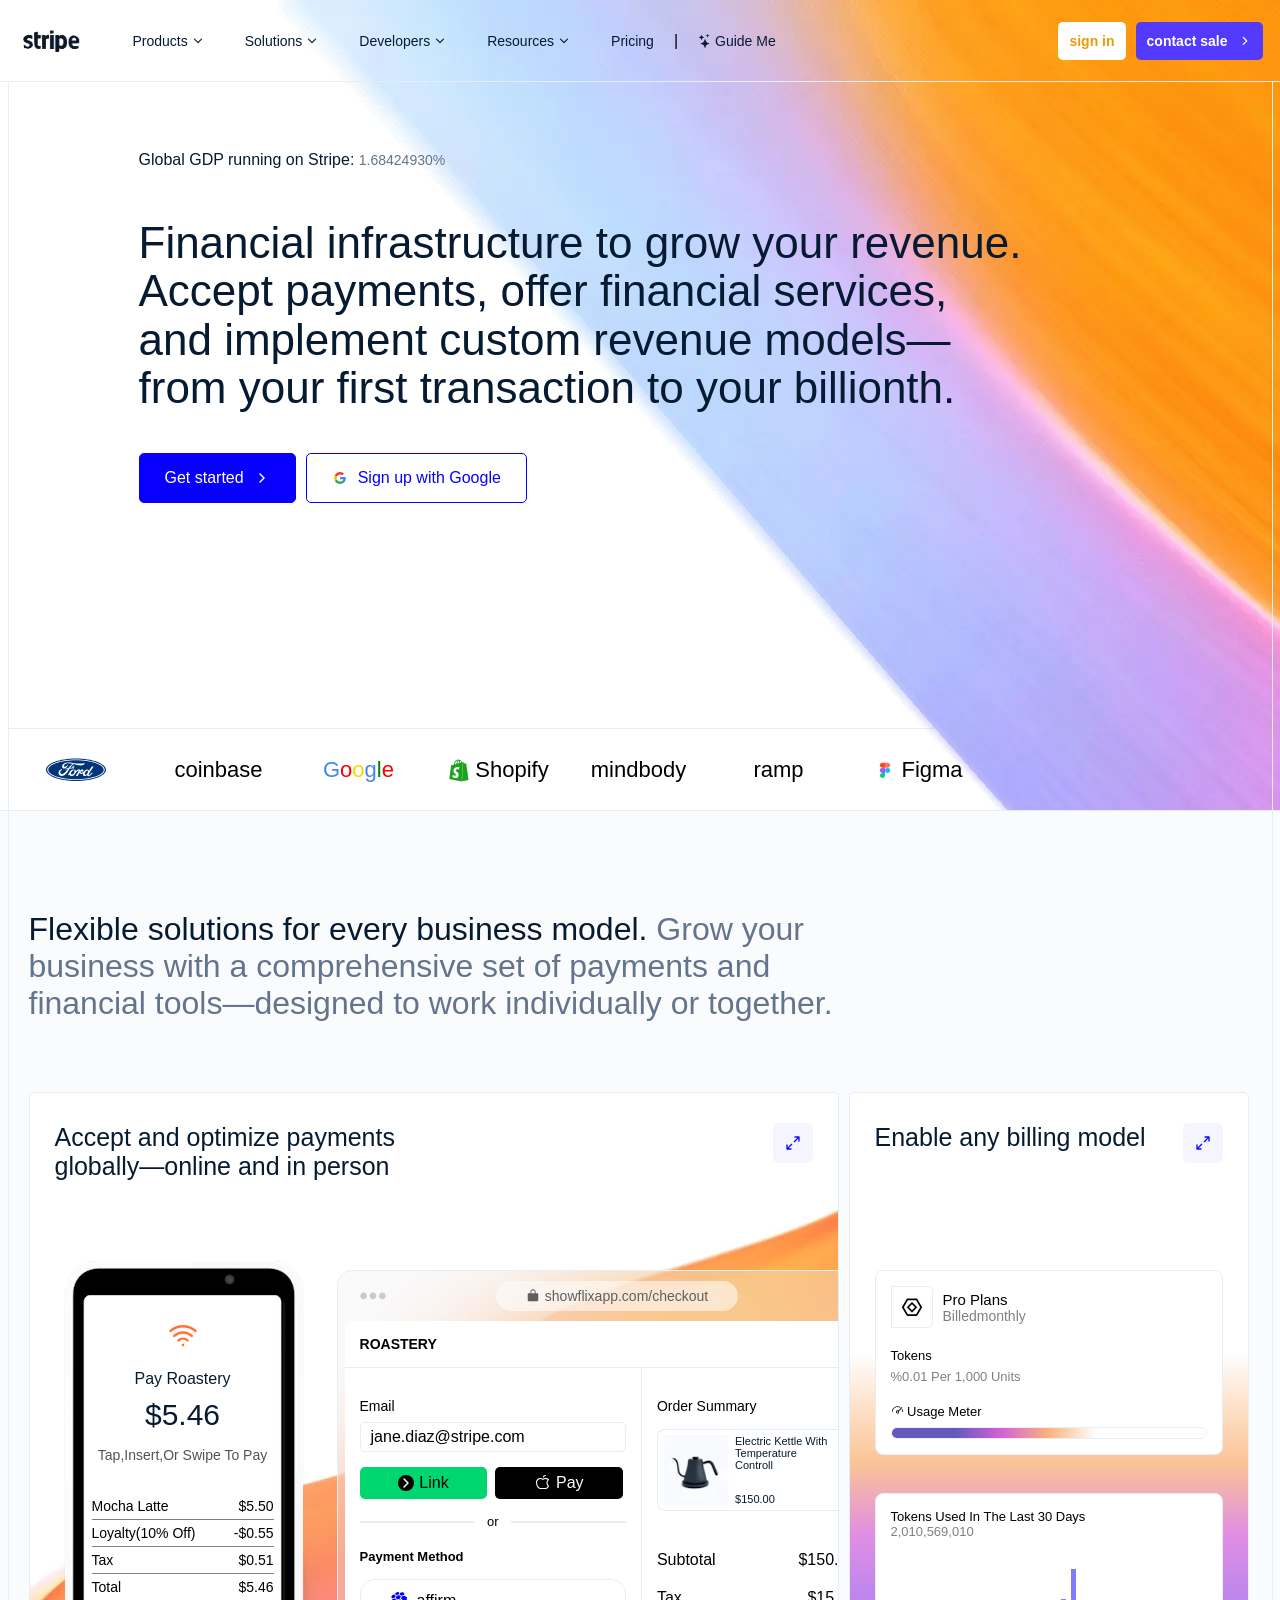
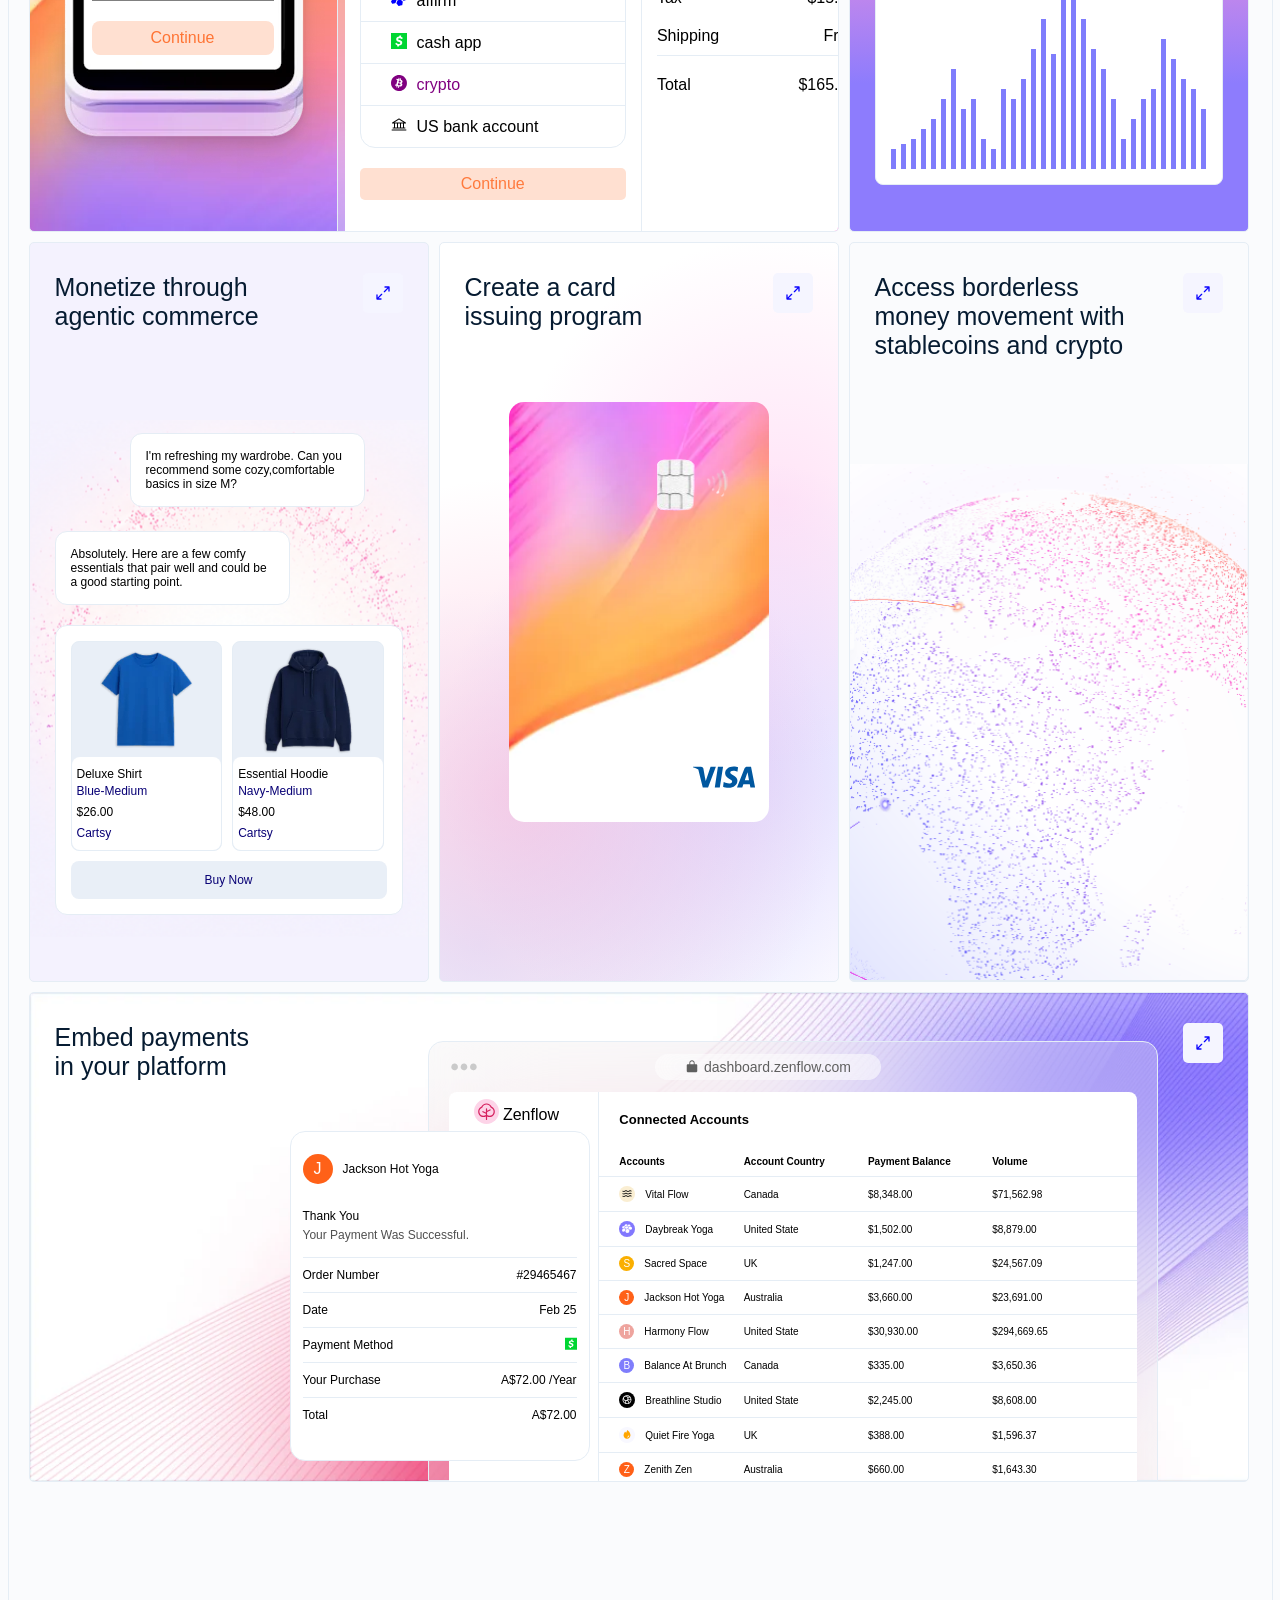
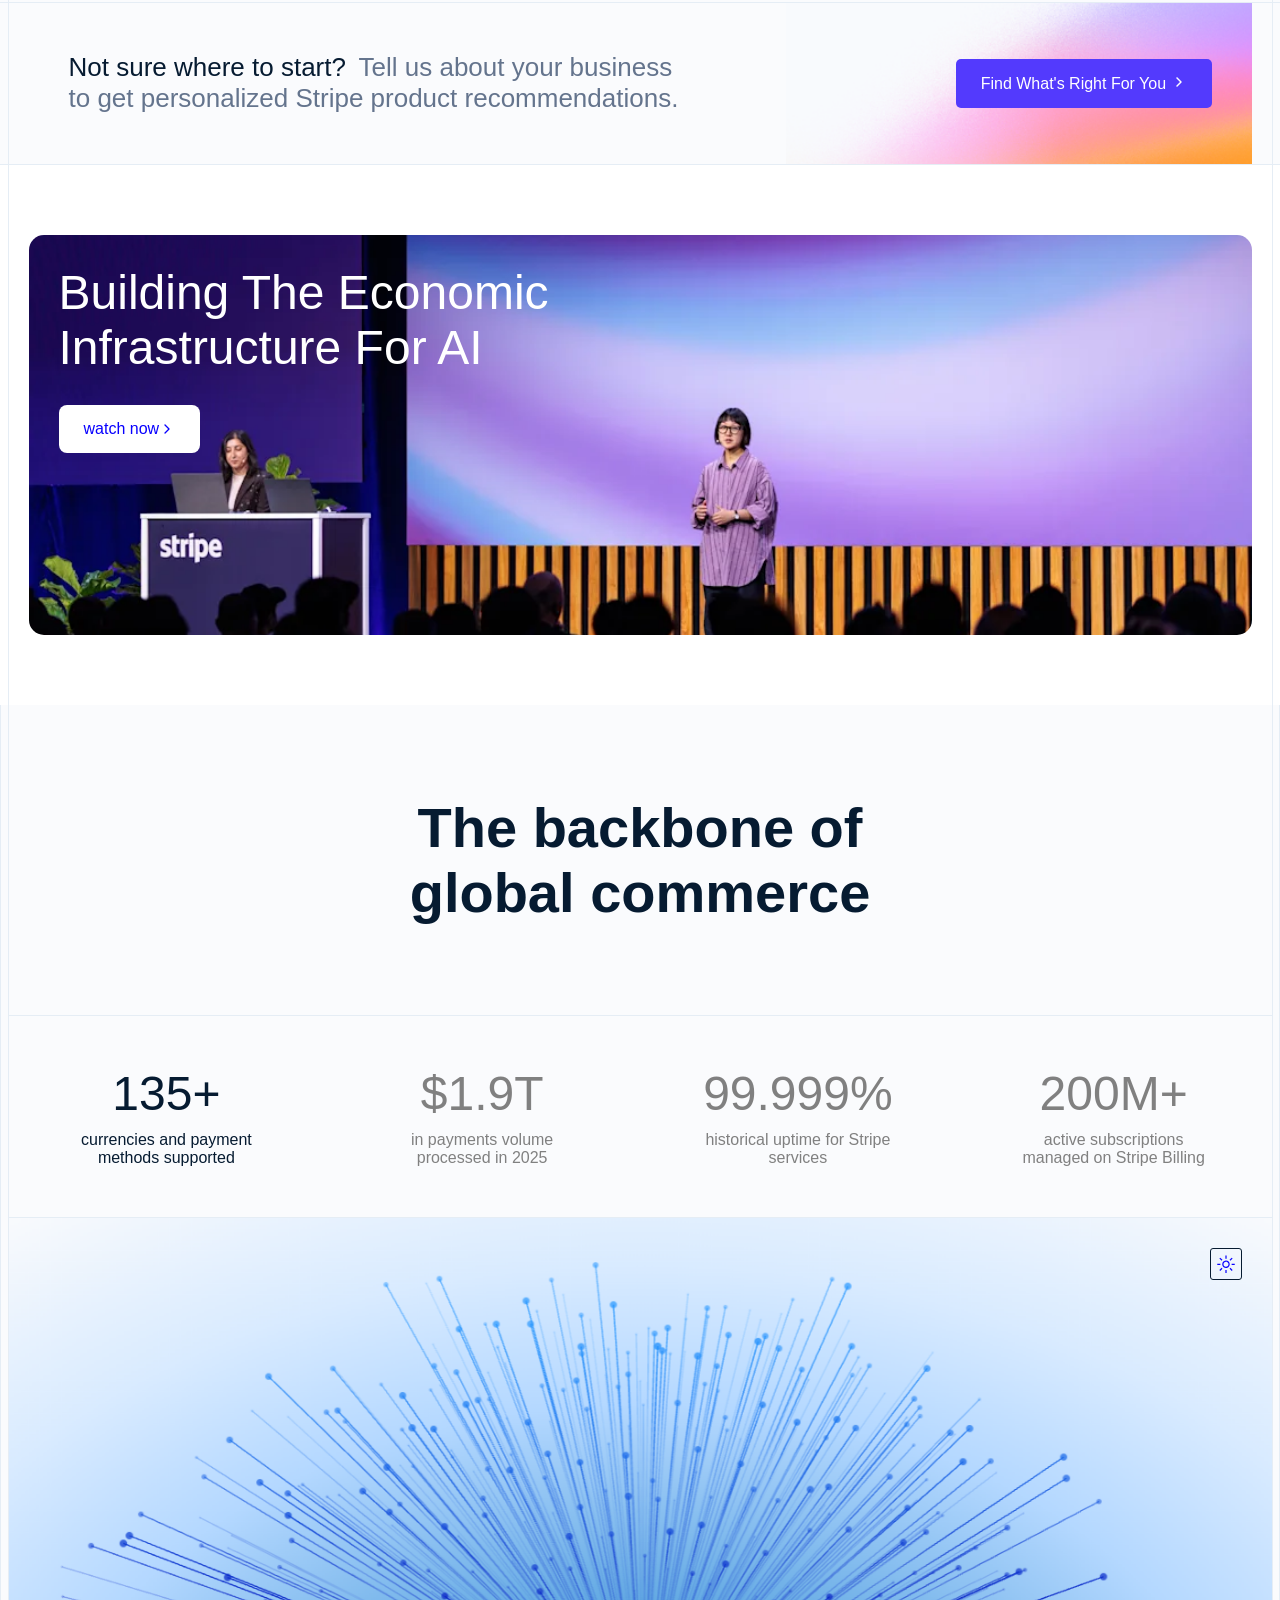
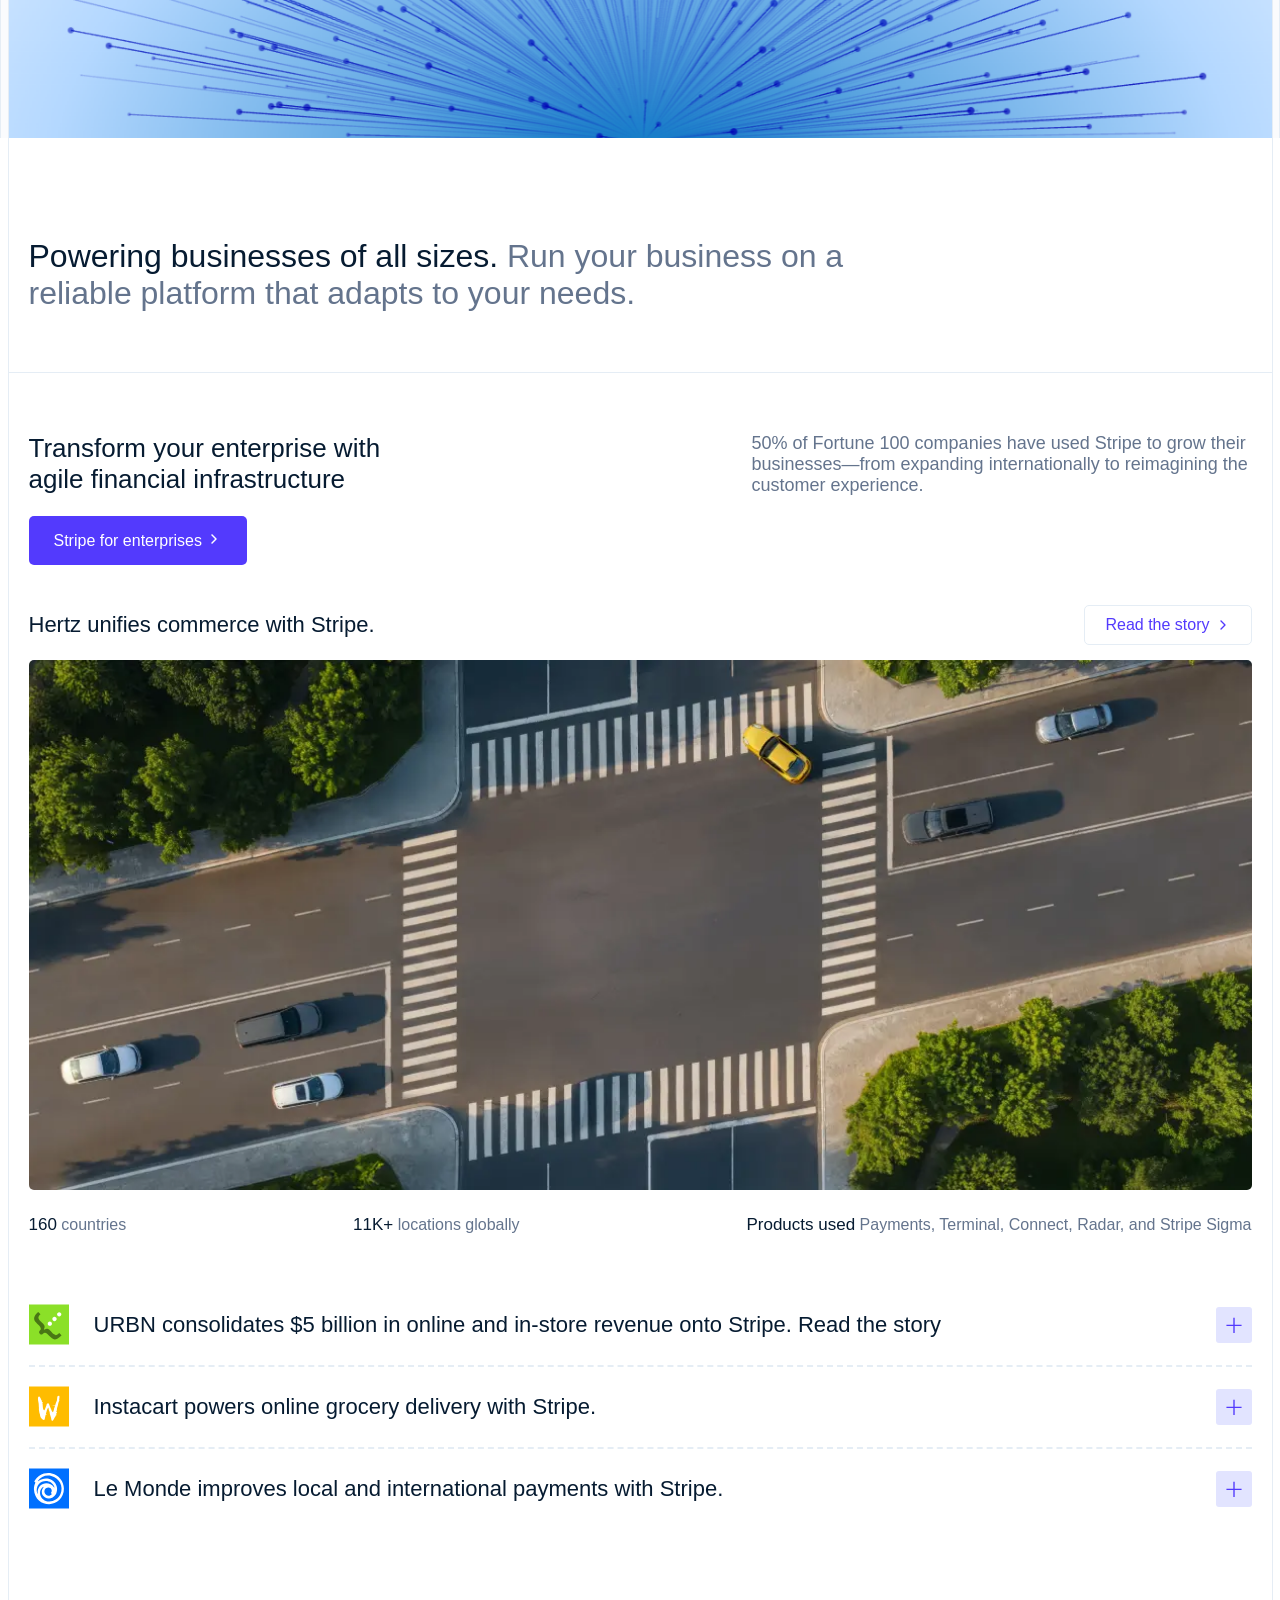
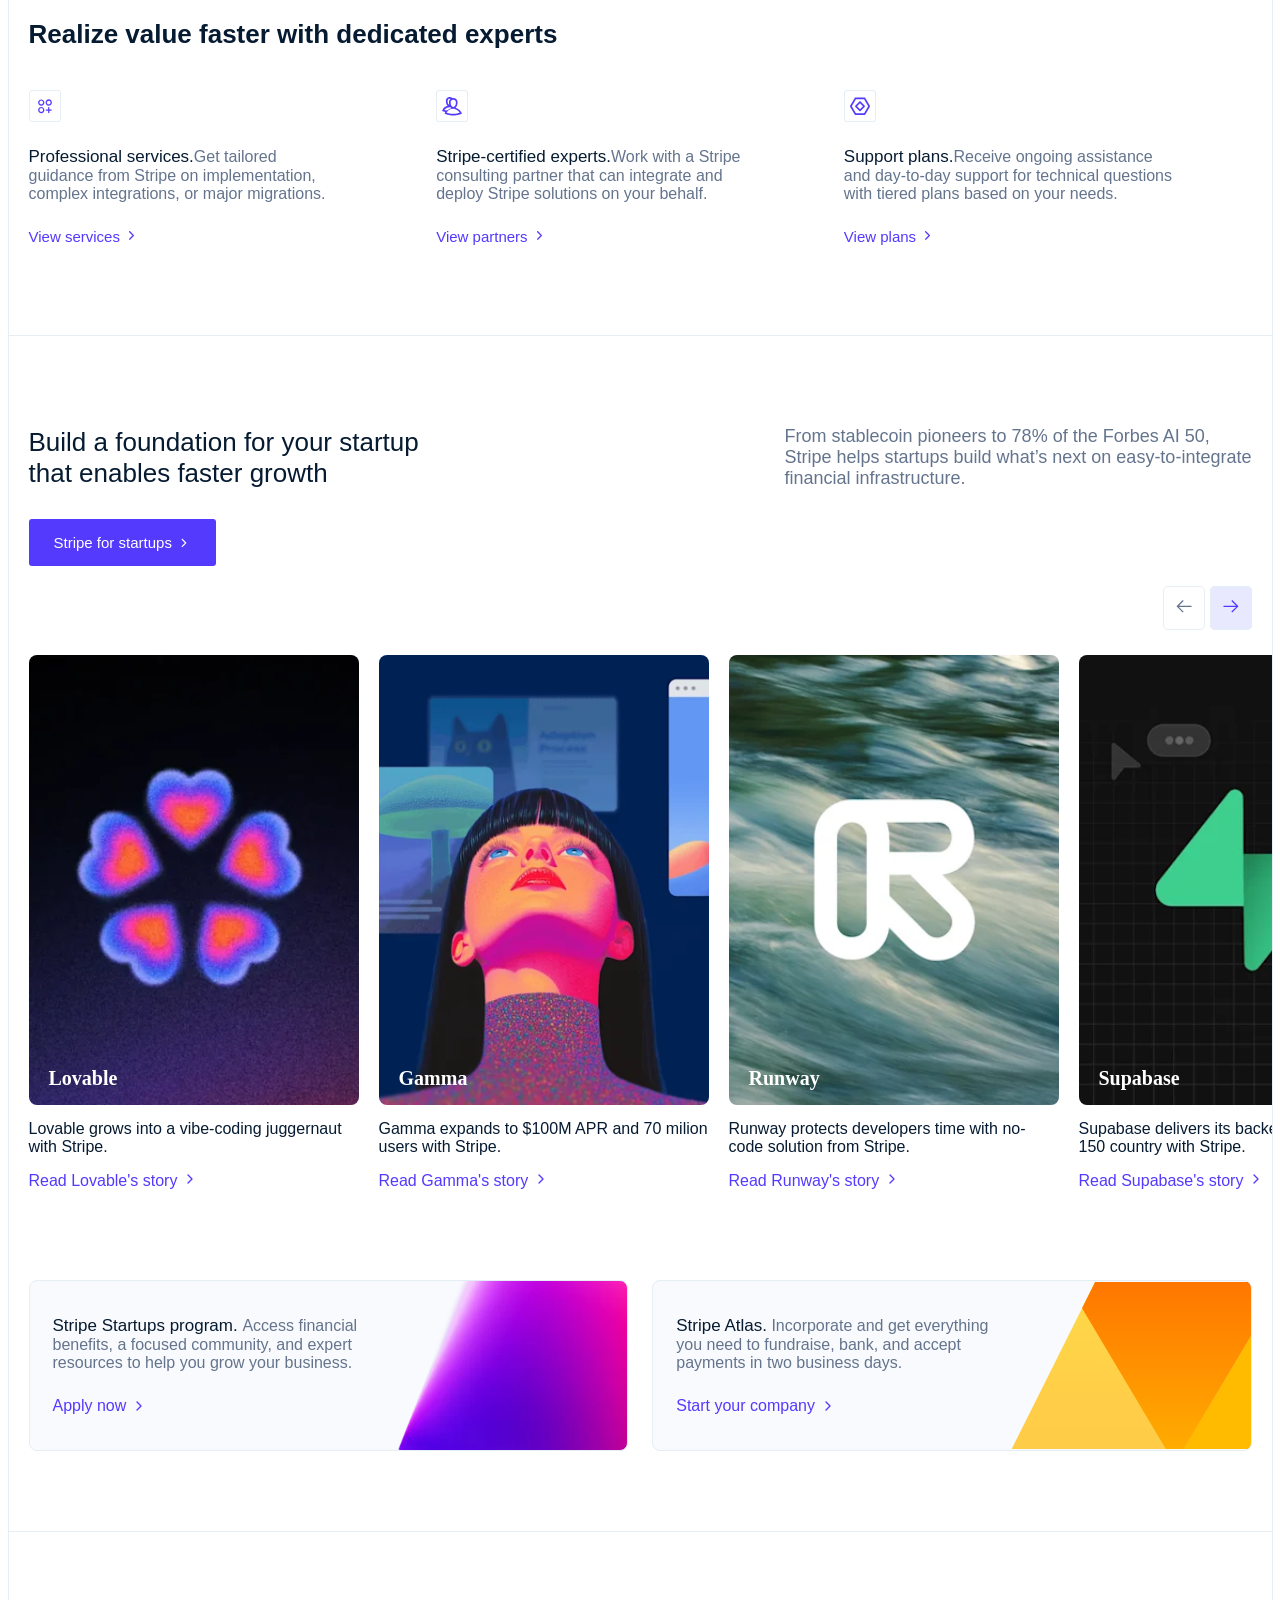
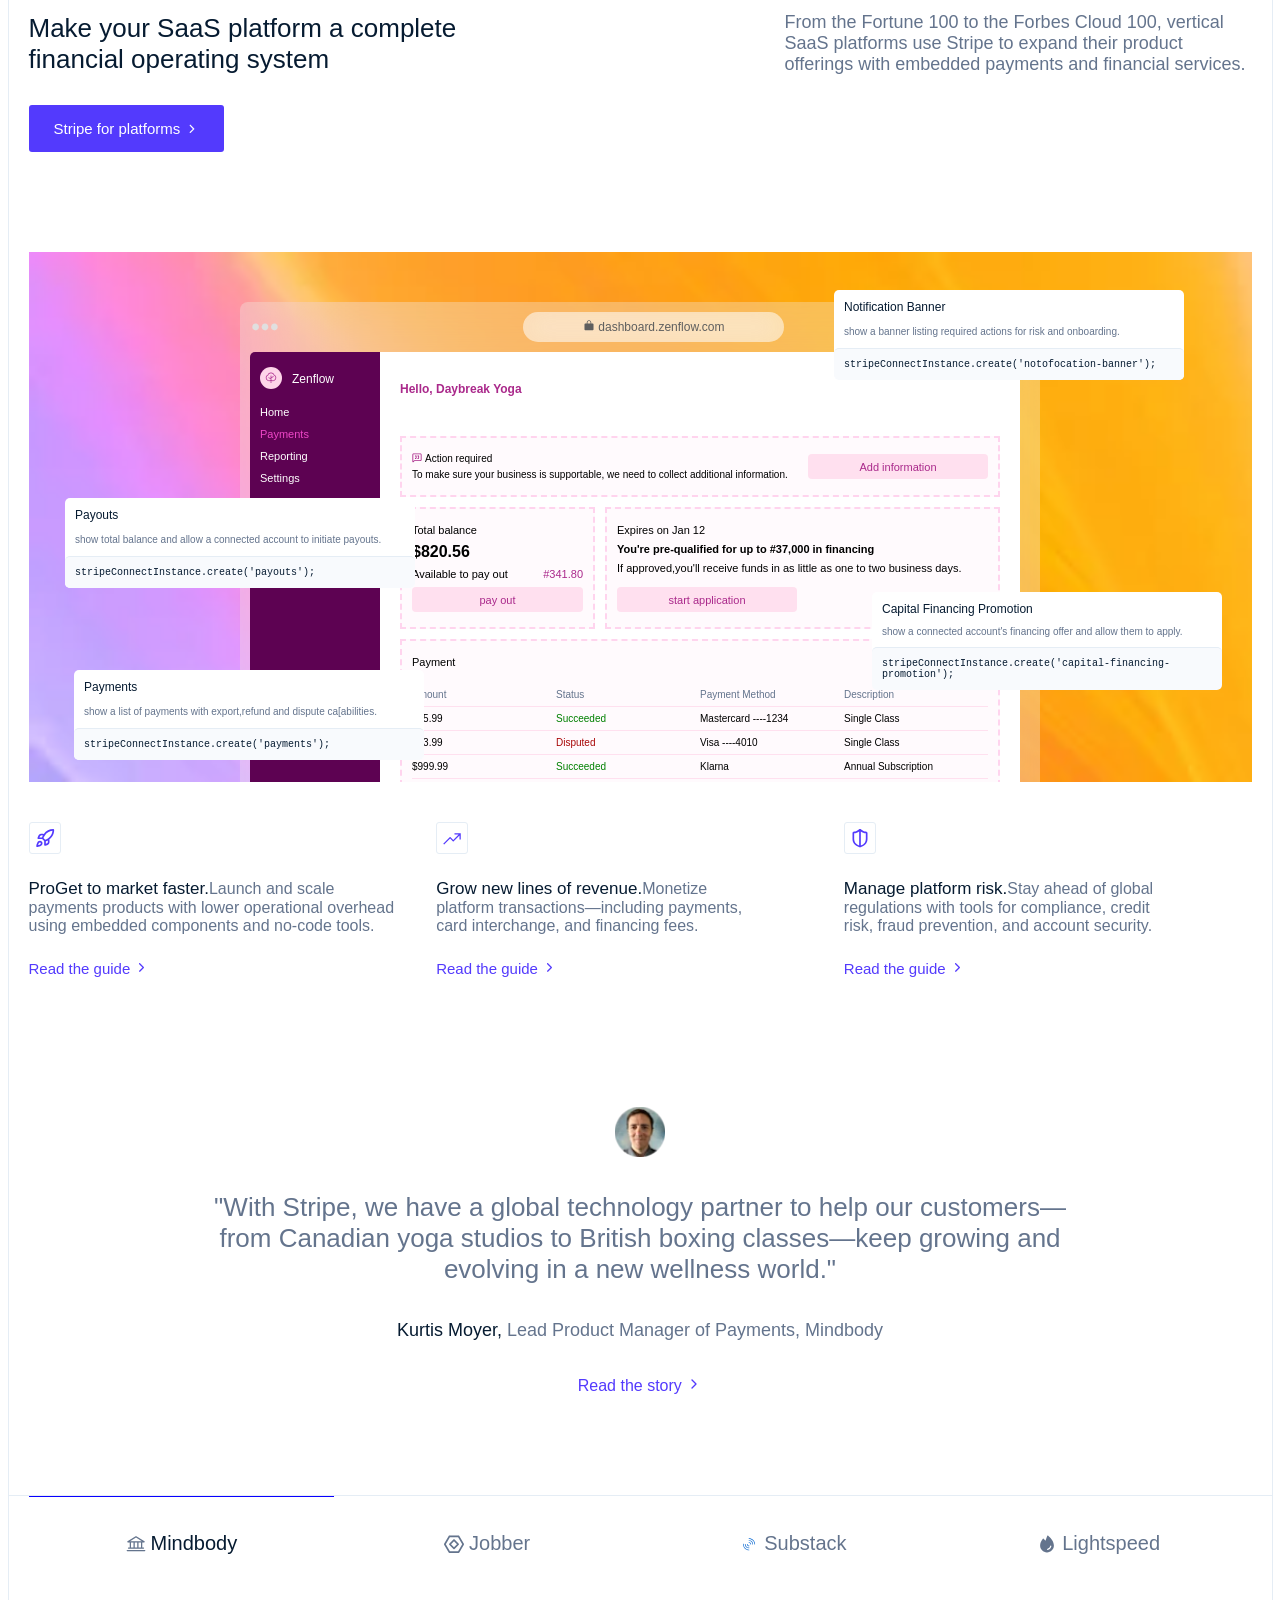
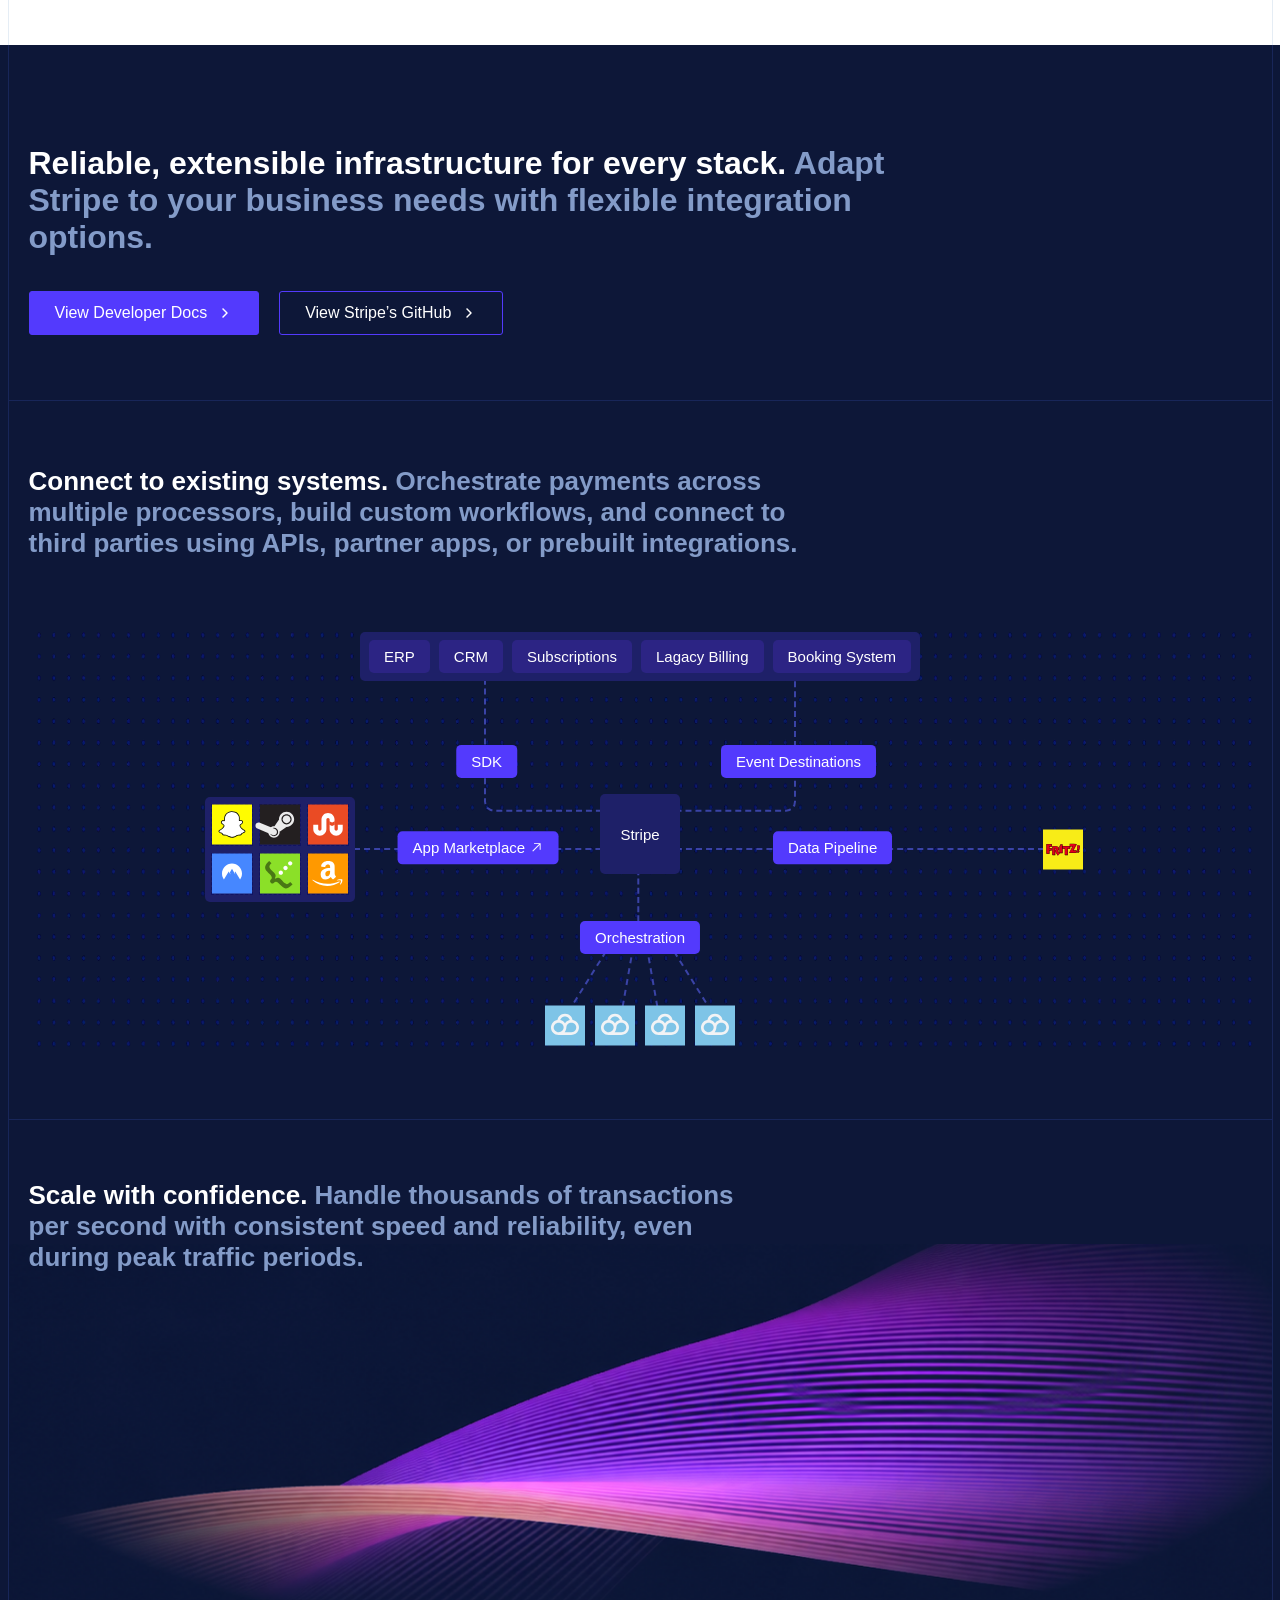
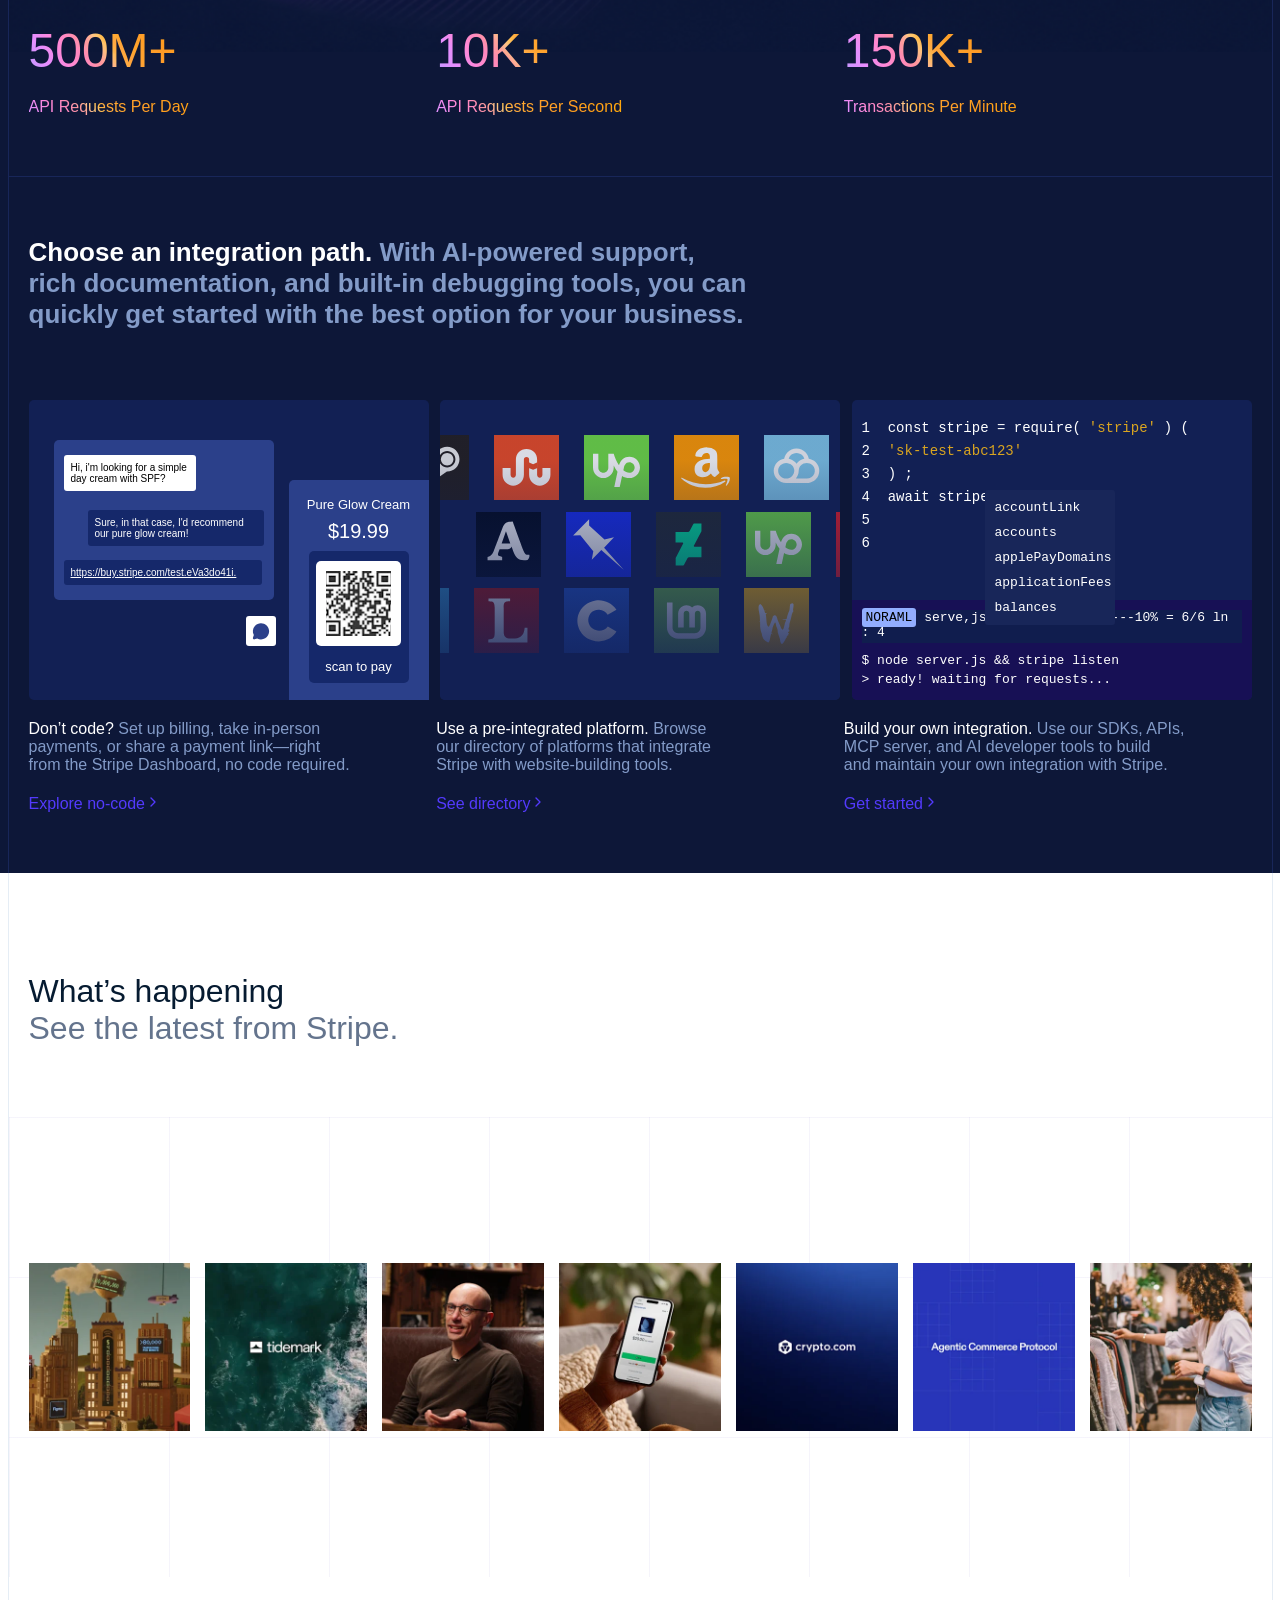
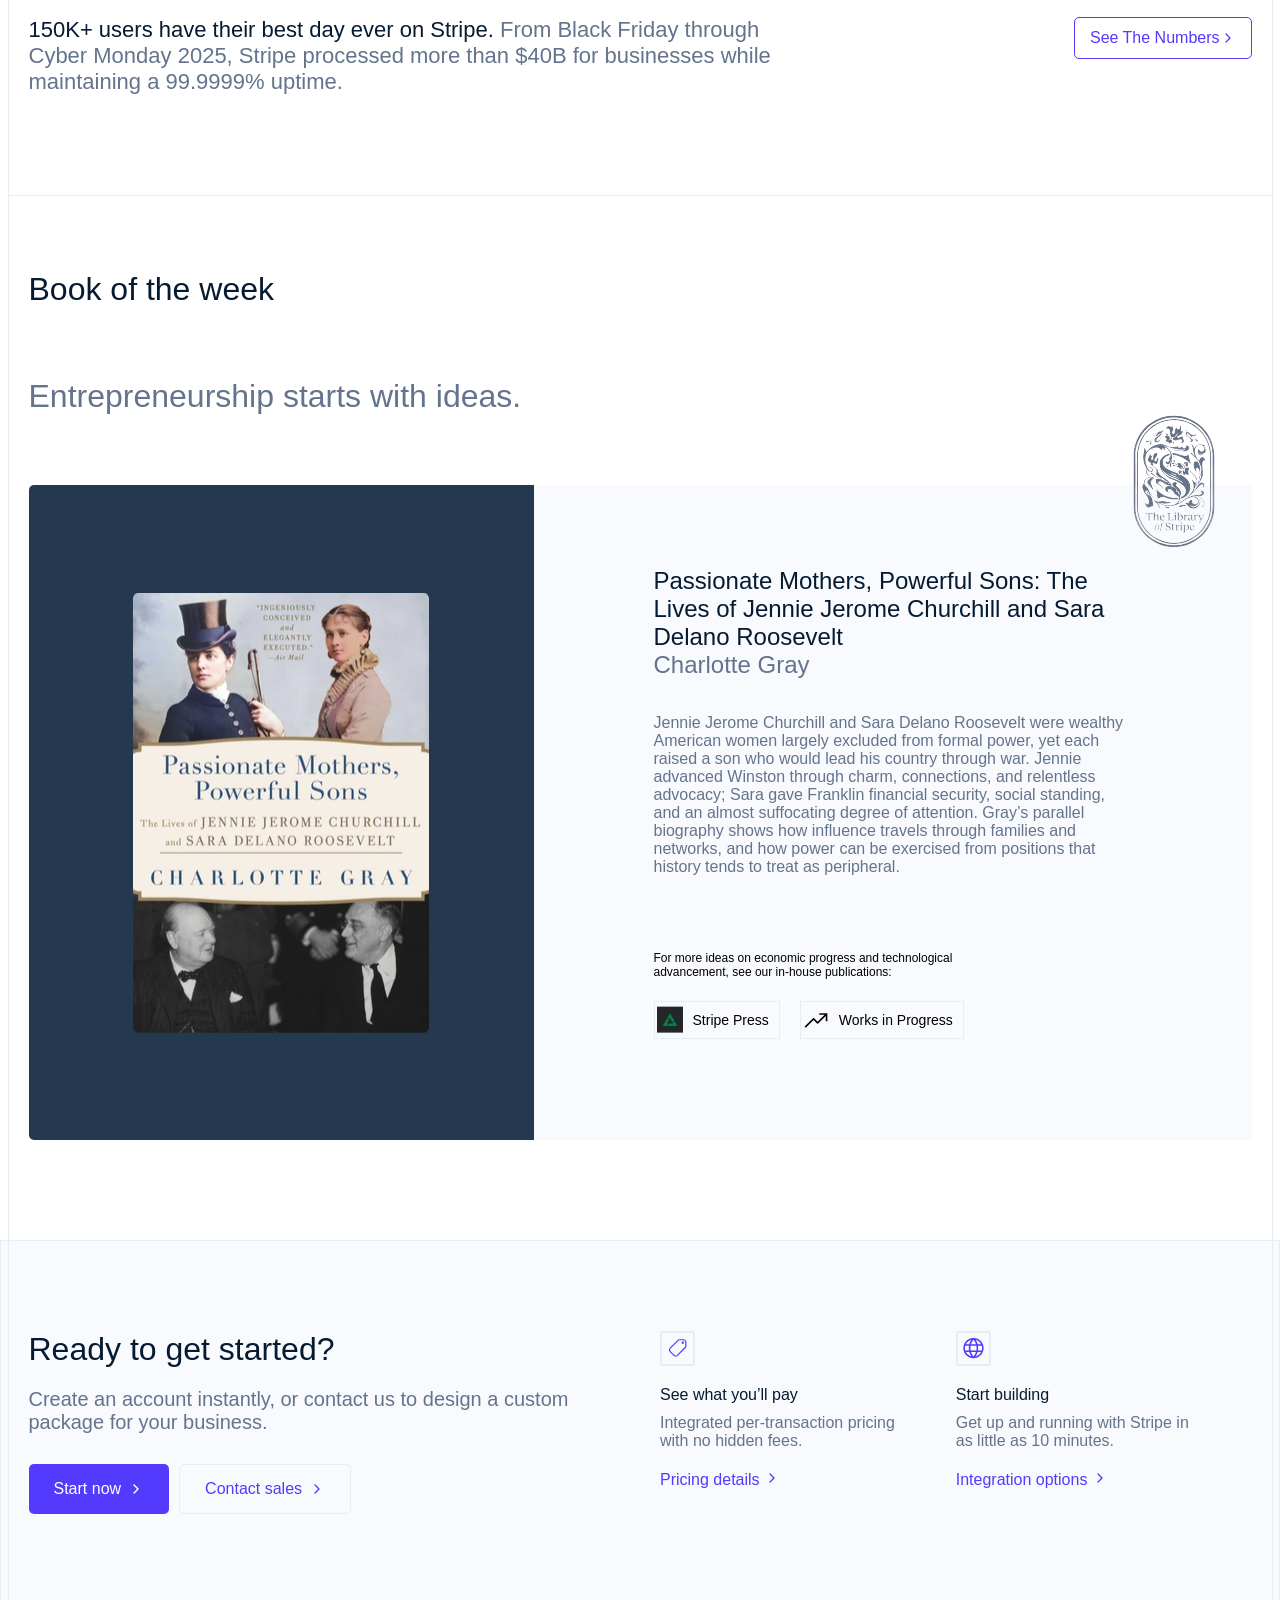
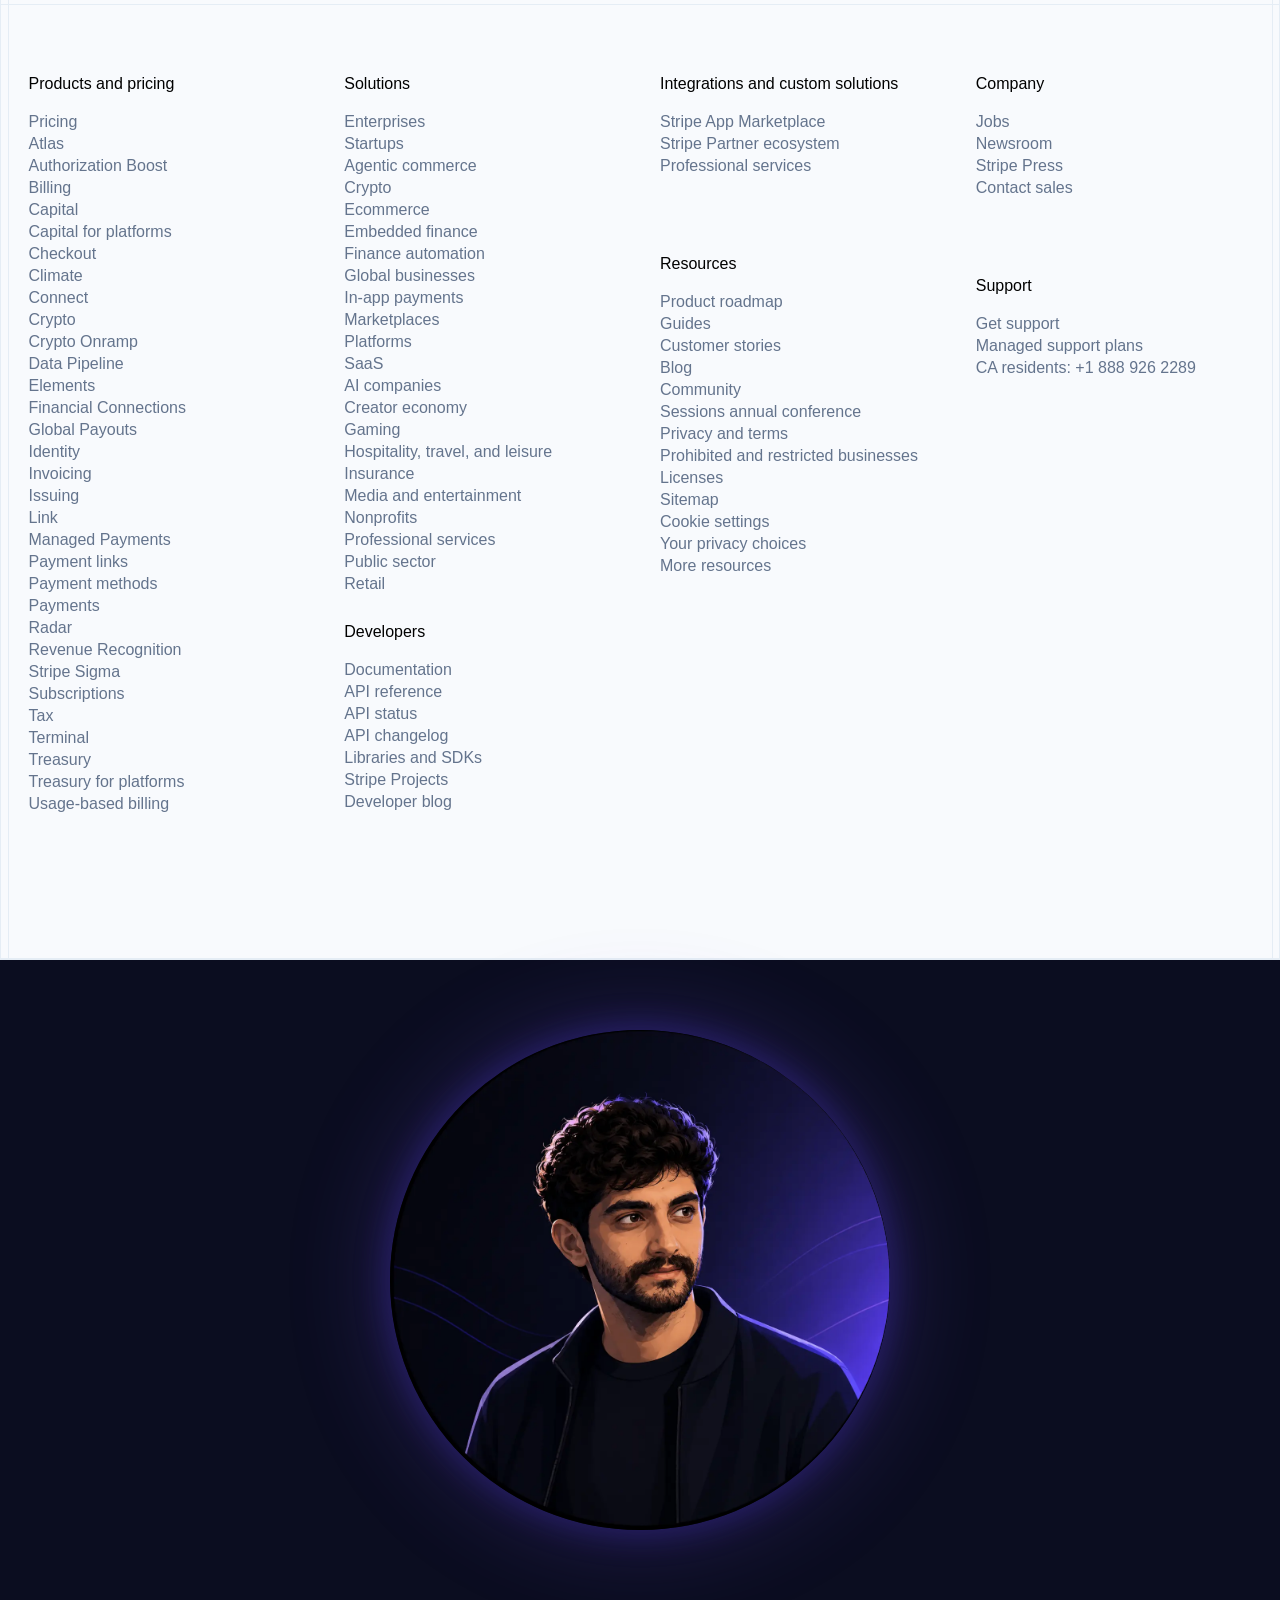
==== commit aa79a651: "Add files via upload Fix issue in index.html" ====
--- a/index.html
+++ b/index.html
@@ -2013,19 +2013,19 @@
                         </div>
                         <ul>
                             <li>
-                                <a title="Github" href="https//github.com/ali-mirzaei-dev">
+                                <a title="Github" href="https://github.com/ali-mirzaei-dev">
                                     <i class="icon"></i>
                                     <span>github</span>
                                 </a>
                             </li>
                             <li>
-                                <a title="Instagram" href="https//instagram.com/ali.mirzaei.dev">
+                                <a title="Instagram" href="https://instagram.com/ali.mirzaei.dev">
                                     <i class="icon"></i>
                                     <span>instagram</span>
                                 </a>
                             </li>
                             <li>
-                                <a title="Linkdin" href="https: //www.linkedin.com/in/ali-mirzaei-dev/">
+                                <a title="Linkdin" href="https://www.linkedin.com/in/ali-mirzaei-dev/">
                                     <i class="icon"></i>
                                     <span>linkedin</span>
                                 </a>
--- a/assets/StyleSheet/master.css
+++ b/assets/StyleSheet/master.css
@@ -7,10 +7,7 @@
     --buttonhover: #2e2b8c;
     --bordercolor2: #182659;
     --textlight2: #839bc8;
-    /* --:; */
 }
-
-body {}
 
 section {
     border-right: 1px solid var(--bordercolor);
@@ -34,6 +31,7 @@
 }
 
 @keyframes marquee {
+
     from {
         transform: translateX(0);
     }
@@ -44,16 +42,17 @@
 }
 
 @keyframes circle {
+
     50% {
         background-size: 180% 80%;
     }
 }
 
 @keyframes globe {
+
     50% {
         background-size: 110% 70%;
     }
-
 }
 
 @keyframes mobile1 {
@@ -91,7 +90,6 @@
         transform: translateY(35px);
     }
 
-    /* Move into place */
     50% {
         opacity: 1;
         transform: translateY(0);
@@ -161,10 +159,8 @@
     }
 
     to {
-        transform: translateX(-50%);
-    }
-
-
+        transform: translateX(-2780px);
+    }
 }
 
 @keyframes swaper {
@@ -256,7 +252,7 @@
     }
 
     50% {
-        background-size: 100% 60%;
+        background-size: 100% 90%;
     }
 
 
@@ -282,7 +278,21 @@
     }
 }
 
-
+@keyframes bshadow {
+
+    0%,
+    100% {
+        box-shadow:
+            0 0 30px 5px rgba(66, 46, 182, .35),
+            0 0 90px 10px rgba(108, 77, 220, .25);
+    }
+
+    50% {
+        box-shadow:
+            0 0 45px 12px rgba(66, 46, 182, .55),
+            0 0 130px 25px rgba(108, 77, 220, .40);
+    }
+}
 
 
 /*==================#1 HEADER STYLE ==================*/
@@ -366,8 +376,6 @@
                         >ul {
                             display: flex;
 
-
-
                             >li {
                                 display: flex;
                                 height: 100%;
@@ -394,7 +402,6 @@
                                         transition: 0.4s;
                                     }
                                 }
-
 
                                 /* drop downs */
                                 >div {
@@ -480,7 +487,6 @@
                                                     pointer-events: none;
                                                 }
                                             }
-
                                         }
 
                                         &:nth-of-type(4) {
@@ -541,9 +547,6 @@
                                             }
                                         }
                                     }
-
-
-
                                 }
 
                                 &:nth-of-type(3) {
@@ -575,8 +578,6 @@
                                         }
                                     }
                                 }
-
-
 
                                 &:hover {
                                     >a {
@@ -636,7 +637,6 @@
                                 &:has(~li:hover)>a {
                                     color: gray;
                                 }
-
                             }
                         }
                     }
@@ -665,7 +665,6 @@
                         &:first-of-type {
                             color: rgb(233, 155, 10);
                             background-color: white;
-
                         }
 
                         &:last-of-type {
@@ -687,12 +686,9 @@
                 z-index: 2;
             }
 
-
-
             &:hover {
                 background-color: white;
                 box-shadow: 0 0 50px 5px rgba(128, 128, 128, 0.342);
-
 
                 >div {
                     &:first-of-type {
@@ -712,10 +708,7 @@
                             }
                         }
                     }
-
                 }
-
-
             }
         }
 
@@ -772,7 +765,6 @@
 
                         &:last-of-type {
                             color: #0800ff;
-
                         }
 
                         &:hover {
@@ -786,7 +778,6 @@
                                 color: #080075;
                             }
                         }
-
                     }
                 }
 
@@ -817,15 +808,12 @@
                                 margin-right: 5px;
                             }
 
-
                             &:first-of-type,
                             &:nth-of-type(15) {
                                 font-size: 60px;
                                 color: #013579;
                             }
 
-                            &:nth-of-type(2) {}
-
                             &:nth-of-type(3),
                             &:nth-of-type(17) {
 
@@ -866,13 +854,10 @@
                                 }
                             }
 
-
                             &:nth-of-type(8),
                             &:nth-of-type(22) {
                                 color: purple;
                             }
-
-
 
                             &:nth-of-type(12),
                             &:nth-of-type(26) {
@@ -1058,8 +1043,6 @@
                                             top: 34px;
                                             left: 54px;
 
-
-
                                             >i {
                                                 font-size: 30px;
                                                 margin-bottom: 20px;
@@ -1095,8 +1078,6 @@
                                                     border-radius: 8px;
                                                     color: #ff7434;
                                                 }
-
-
                                             }
 
                                             >div {
@@ -1110,13 +1091,10 @@
                                                     text-transform: capitalize;
                                                     font-size: 14px;
                                                 }
-
-                                                &:first-of-type {}
                                             }
 
                                             &:first-of-type {
                                                 animation: mobile1 10s ease-in-out infinite;
-
                                             }
 
                                             &:last-of-type {
@@ -1134,7 +1112,6 @@
                                                     }
                                                 }
                                             }
-
                                         }
                                     }
 
@@ -1219,7 +1196,6 @@
 
                                                             &:first-of-type {
                                                                 font-size: 14px;
-
                                                             }
 
                                                             &:nth-of-type(2) {
@@ -1275,6 +1251,7 @@
                                                                 }
 
                                                                 &:nth-of-type(1) {
+
                                                                     >i {
                                                                         color: blue;
                                                                     }
@@ -1308,7 +1285,6 @@
                                                                 color: black;
                                                                 margin-right: 8px;
 
-
                                                                 >i {
                                                                     border-radius: 50%;
                                                                     color: white;
@@ -1372,8 +1348,6 @@
                                                                     color: var(--textblack);
                                                                 }
                                                             }
-
-
                                                         }
 
                                                         >div {
@@ -1389,11 +1363,8 @@
                                                                 border-top: 1px solid var(--bordercolor);
                                                                 padding-top: 20px;
                                                             }
-
                                                         }
                                                     }
-
-
                                                 }
                                             }
                                         }
@@ -1432,7 +1403,6 @@
                                             }
                                         }
                                     }
-
                                 }
                             }
 
@@ -1717,7 +1687,6 @@
                                                     left: 310px;
                                                     height: 60px;
                                                 }
-
                                             }
                                         }
                                     }
@@ -1790,7 +1759,6 @@
                                         top: 190px;
                                         left: 100px;
                                         width: 235px;
-
                                     }
 
                                     &:nth-of-type(3) {
@@ -1833,14 +1801,10 @@
                                                     width: 100%;
                                                     text-transform: capitalize;
 
-                                                    &:first-of-type {}
-
                                                     &:nth-of-type(2) {
                                                         margin: 3px 0 7px;
                                                         color: #080075;
                                                     }
-
-                                                    &:nth-of-type(3) {}
 
                                                     &:last-of-type {
                                                         color: #080075;
@@ -2002,12 +1966,8 @@
                                                         color: white;
                                                         border-radius: 50%;
                                                     }
-
-                                                    &:last-of-type {}
-                                                }
-
+                                                }
                                             }
-
                                         }
 
                                         >span {
@@ -2138,8 +2098,6 @@
                                                                     align-items: center;
                                                                 }
 
-                                                                >i {}
-
                                                                 >span {
                                                                     color: white;
                                                                     width: 15px;
@@ -2155,6 +2113,7 @@
 
                                                             &:nth-of-type(2) {
                                                                 >span {
+
                                                                     >i {
                                                                         background-color: #faeed2;
                                                                     }
@@ -2163,6 +2122,7 @@
 
                                                             &:nth-of-type(3) {
                                                                 >span {
+
                                                                     >i {
                                                                         background-color: #8278fe;
                                                                         color: white;
@@ -2172,6 +2132,7 @@
 
                                                             &:nth-of-type(4) {
                                                                 >span {
+
                                                                     >span {
                                                                         background-color: #faaf00;
                                                                     }
@@ -2180,6 +2141,7 @@
 
                                                             &:nth-of-type(5) {
                                                                 >span {
+
                                                                     >span {
                                                                         background-color: #ff6118;
                                                                     }
@@ -2188,6 +2150,7 @@
 
                                                             &:nth-of-type(6) {
                                                                 >span {
+
                                                                     >span {
                                                                         background-color: #eea49e;
                                                                     }
@@ -2196,6 +2159,7 @@
 
                                                             &:nth-of-type(7) {
                                                                 >span {
+
                                                                     >span {
                                                                         background-color: #7f7dfc;
                                                                     }
@@ -2204,6 +2168,7 @@
 
                                                             &:nth-of-type(8) {
                                                                 >span {
+
                                                                     >i {
                                                                         background-color: black;
                                                                         color: white;
@@ -2213,6 +2178,7 @@
 
                                                             &:nth-of-type(9) {
                                                                 >span {
+
                                                                     >i {
                                                                         background-color: ghostwhite;
                                                                         color: orange;
@@ -2222,18 +2188,18 @@
 
                                                             &:nth-of-type(10) {
                                                                 >span {
+
                                                                     >span {
                                                                         background-color: #ff6017;
                                                                     }
                                                                 }
                                                             }
 
-
-
                                                             &:last-of-type {
                                                                 border: none;
 
                                                                 >span {
+
                                                                     >span {
                                                                         background-color: #fab000;
                                                                     }
@@ -2245,18 +2211,13 @@
                                             }
                                         }
                                     }
-
-
-                                }
-
-
+                                }
                             }
 
                             &:hover {
 
                                 border: 1px solid #b9b9b9;
                                 transform: scale(1.01);
-
 
                                 >div {
                                     &:first-of-type {
@@ -2269,7 +2230,6 @@
                                 }
                             }
                         }
-
                     }
 
                     /* following */
@@ -2460,8 +2420,6 @@
                     /* dots */
                     &:nth-of-type(2) {
                         height: 520px;
-                        /* background: #1876c8;
-                        background: radial-gradient(circle farthest-corner at bottom center, #1876c8 0%, #f8fafd 80%); */
                         position: relative;
 
                         >img {
@@ -2551,8 +2509,6 @@
 
                 /* hertz */
                 &:nth-of-type(3) {
-
-
 
                     >figure {
                         width: 100%;
@@ -2599,14 +2555,12 @@
                                     color: var(--textblack);
                                 }
                             }
-
                         }
 
                         /* under img */
                         &:nth-of-type(2) {
                             justify-content: space-between;
                             margin-bottom: 50px;
-
 
                             >p {
                                 color: var(--textlight);
@@ -2718,7 +2672,6 @@
                                     }
                                 }
                             }
-
                         }
 
                         /* Build a foundation */
@@ -2764,7 +2717,6 @@
                                             font-size: 14px;
                                         }
 
-
                                         &:hover {
                                             background-color: #4032c8;
                                         }
@@ -2800,10 +2752,10 @@
 
                             /* moving box */
                             >div {
-                                width: 100%;
+                                /* width: 100%; */
                                 display: flex;
                                 column-gap: 20px;
-                                animation: carrossel 20s linear infinite;
+                                animation: carrossel 30s linear infinite;
 
                                 >a {
                                     width: 330px;
@@ -2852,7 +2804,6 @@
                                     &:hover {
                                         transform: scale(1.05);
                                     }
-
                                 }
 
                                 &:hover {
@@ -2908,7 +2859,6 @@
                                     column-gap: 5px;
                                     transition: 0.4s;
                                     width: 100%;
-
                                 }
 
                                 &:hover {
@@ -2944,8 +2894,6 @@
 
                             >div {
                                 width: 100%;
-
-
 
                                 >a {
                                     width: fit-content;
@@ -2964,11 +2912,9 @@
                                         font-size: 14px;
                                     }
 
-
                                     &:hover {
                                         background-color: #4032c8;
                                     }
-
                                 }
                             }
                         }
@@ -3089,7 +3035,6 @@
                                                 font-size: 12px;
                                                 text-transform: capitalize;
                                                 font-weight: bold;
-
                                             }
 
                                             >div {
@@ -3141,7 +3086,6 @@
                                                         align-items: center;
                                                         border-radius: 4px;
                                                     }
-
                                                 }
 
                                                 /* 2 */
@@ -3154,8 +3098,6 @@
                                                     }
 
                                                     >span {
-
-                                                        &:first-of-type {}
 
                                                         &:nth-of-type(2) {
                                                             font-size: 16px;
@@ -3182,8 +3124,6 @@
 
                                                         >span {
 
-                                                            &:first-of-type {}
-
                                                             &:last-of-type {
                                                                 color: #aa298b;
                                                             }
@@ -3256,7 +3196,6 @@
                                                                     color: green;
                                                                 }
                                                             }
-
                                                         }
 
                                                         &:nth-of-type(3) {
@@ -3300,7 +3239,6 @@
                                                             padding: 0 10px;
                                                             color: var(--textlight);
                                                             margin-bottom: 10px;
-
                                                         }
                                                     }
 
@@ -3326,8 +3264,6 @@
                                                             }
                                                         }
                                                     }
-
-
                                                 }
 
                                                 &:nth-of-type(5) {
@@ -3363,7 +3299,6 @@
                             margin-bottom: 90px;
                             row-gap: 40px;
 
-
                             >div {
                                 width: 33.3333%;
                                 display: flex;
@@ -3446,14 +3381,10 @@
                                 width: 100%;
                                 transition: 0.4s;
 
-
                                 &:hover {
                                     color: var(--buttonhover);
                                 }
                             }
-
-
-
                         }
 
                         /* brands */
@@ -3489,14 +3420,8 @@
                                 }
                             }
                         }
-
-
-
                     }
-
-
                 }
-
             }
         }
 
@@ -3589,7 +3514,6 @@
                                 >span {
                                     color: white;
                                 }
-
                             }
                         }
 
@@ -3620,8 +3544,6 @@
                                     font-size: 15px;
                                 }
 
-
-
                                 /* stipe */
                                 &:nth-of-type(2) {
                                     width: 80px;
@@ -3664,7 +3586,6 @@
                                 &:nth-of-type(7) {
                                     background-color: #533afd;
                                     transform: translate(-50%, 87px);
-
                                 }
 
                                 /* top */
@@ -3711,7 +3632,6 @@
                                             animation: swaper 10s linear 3s infinite forwards;
                                         }
                                     }
-
                                 }
 
                                 /* right logo */
@@ -3743,7 +3663,6 @@
                                             animation: gone 10s linear infinite 11s;
                                         }
                                     }
-
                                 }
 
                                 /* lines */
@@ -3768,7 +3687,6 @@
                                             height: 163px;
                                             border-radius: 10px;
                                             transform: translate(0%, -64%);
-
                                         }
 
                                         &:nth-of-type(3) {
@@ -3790,7 +3708,6 @@
                                             height: 60px;
                                             border-left: 2px dashed #3a43a6;
                                             transform: translate(50px, 143px) rotate(-32deg);
-
                                         }
 
                                         &:nth-of-type(6) {
@@ -3805,14 +3722,10 @@
                                             height: 50px;
                                             border-left: 2px dashed #3a43a6;
                                             transform: translate(13px, 148px) rotate(-10deg);
-
-                                        }
-
-                                    }
-                                }
-                            }
-
-
+                                        }
+                                    }
+                                }
+                            }
                         }
                     }
                 }
@@ -3862,11 +3775,7 @@
                                 &:nth-of-type(3) {
                                     font-size: 48px;
                                 }
-
-
-
-                            }
-
+                            }
                         }
                     }
                 }
@@ -3905,7 +3814,6 @@
                                 height: 300px;
                                 background-color: #122054;
                                 border-radius: 5px;
-
 
                                 /* left */
                                 &:first-of-type {
@@ -3977,8 +3885,6 @@
                                                 &:last-of-type {
                                                     font-size: 20px;
                                                 }
-
-
                                             }
 
                                             >figure {
@@ -4117,7 +4023,6 @@
                                             display: flex;
                                             flex-wrap: wrap;
 
-
                                             >* {
                                                 width: 100%;
                                             }
@@ -4137,8 +4042,6 @@
                                                     }
                                                 }
                                             }
-
-                                            >span {}
                                         }
 
                                         /* floater */
@@ -4198,29 +4101,24 @@
                                         color: var(--buttonhover);
                                     }
                                 }
-
-
                             }
                         }
 
                     }
                 }
             }
-
-
-
-
         }
 
         /*==================#2-6 WHATS HAPPENING STYLE ==================*/
         &:nth-of-type(6) {
             flex-wrap: wrap;
-            padding: 100px 20px 100px;
+            padding: 100px 0px 0px;
             justify-content: start;
             overflow: hidden;
 
             /* title */
             >h3 {
+                padding: 0 20px;
                 width: 100%;
                 color: var(--textlight);
                 font-size: 32px;
@@ -4235,14 +4133,22 @@
                 }
             }
 
+
             >div {
                 width: 100%;
+                display: flex;
 
                 /* flexer */
                 &:first-of-type {
-                    display: flex;
+
+                    padding: 0 20px;
                     column-gap: 15px;
                     height: 460px;
+                    background:
+                        linear-gradient(rgba(66, 46, 182, .05) 1px, transparent 1px),
+                        linear-gradient(90deg, rgba(66, 46, 182, .05) 1px, transparent 1px);
+
+                    background-size: 160px 160px;
 
                     >figure {
                         width: 10px;
@@ -4258,7 +4164,6 @@
                             border-radius: 15px;
                         }
 
-
                         &:first-of-type {
                             width: 800px;
                             animation-delay: 0s;
@@ -4297,10 +4202,11 @@
                 }
 
                 /* under flexer */
-                &:last-of-type {
+                &:nth-of-type(2) {
                     margin-top: 40px;
-                    display: flex;
+                    padding: 0 20px 100px;
                     justify-content: space-between;
+                    border-bottom: 1px solid var(--bordercolor);
 
                     >p {
                         width: 795px;
@@ -4329,11 +4235,445 @@
                         }
                     }
                 }
+
+                /* book */
+                &:nth-of-type(3) {
+                    padding: 75px 20px 100px;
+                    flex-wrap: wrap;
+                    position: relative;
+
+                    >* {
+                        width: 100%;
+                    }
+
+                    >h3 {
+                        color: var(--textlight);
+                        font-size: 32px;
+                        font-weight: normal;
+                        margin-bottom: 70px;
+
+                        &:first-of-type {
+                            color: var(--textblack);
+                        }
+
+                        &:last-of-type {
+                            margin-bottom: 70px;
+                        }
+                    }
+
+                    >div {
+                        height: 655px;
+                        display: flex;
+                        flex-wrap: wrap;
+
+                        /* blue */
+                        &:first-of-type {
+                            width: 505px;
+                            background-color: #243950;
+                            border-radius: 5px 0 0 5px;
+                            justify-content: center;
+                            align-items: center;
+                        }
+
+                        /* gray */
+                        &:nth-of-type(2) {
+                            width: 718px;
+                            background-color: #f8fafd;
+                            border-radius: 0 5px 5px 0;
+                            padding: 82px 120px;
+                            align-content: start;
+
+                            >* {
+                                width: 100%;
+                            }
+
+                            >h6 {
+                                font-weight: normal;
+                                font-size: 24px;
+
+                                &:first-of-type {
+                                    color: var(--textblack);
+                                }
+
+                                &:last-of-type {
+                                    color: var(--textlight);
+                                    margin-bottom: 35px;
+                                }
+                            }
+
+                            >p {
+                                font-size: 16px;
+                                color: var(--textlight);
+                                margin-bottom: 75px;
+                            }
+
+                            >span {
+                                font-size: 12px;
+                                width: 70%;
+                                margin-bottom: 22px;
+                            }
+
+                            >div {
+                                display: flex;
+                                column-gap: 20px;
+
+                                >span {
+                                    display: flex;
+                                    column-gap: 10px;
+                                    border: 1px solid var(--bordercolor);
+                                    padding: 5px 10px 5px 2px;
+                                    font-size: 14px;
+                                    align-items: center;
+                                    transition: 0.4s;
+
+                                    >i {
+                                        font-size: 26px;
+                                    }
+
+                                    &:hover {
+                                        border: 1px solid var(--buttonhover);
+                                        color: var(--buttoncolor);
+                                    }
+                                }
+                            }
+                        }
+
+                        /* stamp */
+                        &:nth-of-type(3) {
+                            position: absolute;
+                            width: 80px;
+                            height: 135px;
+                            top: 217px;
+                            right: 60px;
+                        }
+                    }
+                }
             }
-
         }
 
-
-
+        /*==================#- READY TO STYLE ==================*/
+        &:nth-of-type(7) {
+            max-width: 100%;
+            background-color: #f8fafd;
+            border-top: 1px solid var(--bordercolor);
+            border-bottom: 1px solid var(--bordercolor);
+
+            >div {
+                padding: 90px 0;
+                max-width: 1265px;
+                border-left: 1px solid var(--bordercolor);
+                border-right: 1px solid var(--bordercolor);
+                width: 100%;
+                display: flex;
+
+                >div {
+                    display: flex;
+                    flex-wrap: wrap;
+                    align-content: start;
+                    width: 50%;
+                    padding: 0 20px;
+
+                    /* left */
+                    &:first-of-type {
+                        gap: 20px 10px;
+
+                        >h5 {
+                            width: 100%;
+                            font-size: 32px;
+                            color: var(--textblack);
+                            font-weight: normal;
+                        }
+
+                        >span {
+                            width: 100%;
+                            color: var(--textlight);
+                            font-size: 20px;
+                            margin-bottom: 10px;
+                        }
+
+                        >a {
+                            display: flex;
+                            justify-content: center;
+                            align-items: center;
+                            border-radius: 5px;
+                            column-gap: 7px;
+                            padding: 15px 25px;
+                            transition: 0.4s;
+
+                            &:first-of-type {
+                                color: white;
+                                background-color: #533afd;
+                            }
+
+                            &:last-of-type {
+                                color: var(--buttoncolor);
+                                border: 1px solid var(--bordercolor);
+                            }
+
+                            &:hover {
+
+                                &:first-of-type {
+                                    background-color: #4032c8;
+                                }
+
+                                &:last-of-type {
+                                    border: 1px solid var(--buttonhover);
+                                    color: var(--buttonhover);
+                                }
+                            }
+                        }
+                    }
+
+                    /* right */
+                    &:nth-of-type(2) {
+
+                        >div {
+                            width: 50%;
+                            display: flex;
+                            flex-wrap: wrap;
+                            align-content: start;
+                            row-gap: 10px;
+
+                            >i {
+                                font-size: 25px;
+                                border: 2px solid var(--bordercolor);
+                                border-radius: 3px;
+                                padding: 3px;
+                                color: var(--buttoncolor);
+                            }
+
+                            >span {
+
+                                &:first-of-type {
+                                    width: 100%;
+                                    color: var(--textblack);
+                                    margin-top: 10px;
+                                }
+
+                                &:last-of-type {
+                                    width: 80%;
+                                    color: var(--textlight);
+                                    margin-bottom: 10px;
+                                }
+                            }
+
+                            >a {
+                                width: 100%;
+                                color: var(--buttoncolor);
+                                transition: 0.4s;
+
+                                &:hover {
+                                    color: var(--buttonhover);
+                                }
+                            }
+                        }
+                    }
+                }
+            }
+        }
+    }
+}
+
+/*=================#3 FOOTER STYLE ==================*/
+/*===================================================*/
+footer {
+    width: 100%;
+    display: flex;
+    flex-wrap: wrap;
+
+    >section {
+        width: 100%;
+        background-color: #f8fafd;
+        display: flex;
+        justify-content: center;
+        max-width: 100%;
+        border-bottom: 1px solid var(--bordercolor);
+
+        /*==================#3-1 WEBSITES FOOTER STYLE ==================*/
+        &:first-of-type {
+
+            >div {
+                border-right: 1px solid var(--bordercolor);
+                border-left: 1px solid var(--bordercolor);
+                width: 100%;
+                max-width: 1265px;
+                display: flex;
+
+                >div {
+                    padding: 70px 20px 85px;
+                    width: 25%;
+                    display: flex;
+                    flex-wrap: wrap;
+                    align-content: start;
+                    row-gap: 20px;
+
+                    >h6 {
+                        font-weight: normal;
+                        font-size: 16px;
+                        width: 100%;
+                    }
+
+                    >ul {
+                        display: flex;
+                        flex-wrap: wrap;
+                        align-content: start;
+                        row-gap: 4px;
+                        margin-bottom: 60px;
+
+                        >li {
+                            width: 100%;
+                            transition: 0.4s;
+                            color: var(--textlight);
+
+                            &:hover {
+                                color: var(--textblack);
+                            }
+                        }
+                    }
+
+                    &:nth-of-type(2) {
+                        >ul {
+                            margin-bottom: 10px;
+                        }
+                    }
+                }
+            }
+        }
+
+        /*==================#3-2 AUTHOR SECTION STYLE ==================*/
+        &:last-of-type {
+            padding: 70px 0;
+            border: none;
+            border-top: 1px solid var(--bordercolor);
+            background-color: #0b0d20;
+            flex-wrap: wrap;
+            height: 110vh;
+            row-gap: 40px;
+            align-items: start;
+
+            >div {
+                display: flex;
+                justify-content: center;
+                width: 700px;
+
+                >figure {
+                    width: 500px;
+                    height: 500px;
+                    border-radius: 50%;
+                    display: flex;
+                    flex-wrap: wrap;
+                    align-content: start;
+                    justify-content: center;
+                    text-align: center;
+                    color: white;
+                    position: relative;
+                    box-shadow:
+                        0 0 30px 5px rgba(66, 46, 182, .35),
+                        0 0 90px 10px rgba(108, 77, 220, .25);
+                    animation: bshadow 6s ease-in-out infinite;
+
+                    >img {
+                        width: 100%;
+                        height: 100%;
+                        object-fit: cover;
+                        border-radius: 50%;
+                    }
+
+                    >div {
+                        width: 100%;
+                        row-gap: 30px;
+                        position: absolute;
+                        opacity: 0;
+                        top: 150px;
+                        transition: opacity 0.8s linear, top 0.4s linear;
+                        display: flex;
+                        flex-wrap: wrap;
+                        align-content: start;
+                        justify-content: center;
+                        text-align: center;
+                        padding: 50px 0;
+
+                        >div {
+                            width: 100%;
+                            text-transform: capitalize;
+
+                            >h3 {
+                                width: 100%;
+                                margin-bottom: 10px;
+                                font-weight: normal;
+                                font-size: 22px;
+                            }
+                        }
+
+                        >ul {
+                            width: 260px;
+                            ;
+                            column-gap: 20px;
+                            font-size: 25px;
+                            display: flex;
+                            justify-content: center;
+
+                            >li {
+                                display: flex;
+                                justify-content: center;
+                                flex: 1;
+                                border-radius: 50px;
+                                width: 50px;
+                                height: 50px;
+                                transition: 0.7s;
+
+                                >a {
+                                    width: 100%;
+                                    height: 100%;
+                                    border-radius: 50px;
+                                    background-color: #7C6CFF;
+                                    text-transform: capitalize;
+                                    position: relative;
+
+                                    >* {
+                                        position: absolute;
+                                        top: 50%;
+                                        left: 50%;
+                                        transform: translate(-50%, -50%);
+                                        transition: 0.4s;
+                                    }
+
+                                    >span {
+                                        opacity: 0;
+                                        font-size: 16px;
+                                    }
+                                }
+
+                                &:hover {
+                                    flex: 5;
+                                    border-radius: 50px;
+
+                                    >a {
+
+                                        >i {
+                                            opacity: 0;
+                                        }
+
+                                        >span {
+                                            opacity: 1;
+                                        }
+                                    }
+                                }
+                            }
+                        }
+                    }
+                }
+
+                &:hover {
+
+                    >figure {
+                        >div {
+                            top: 100%;
+                            opacity: 1;
+                        }
+                    }
+                }
+            }
+        }
     }
 }
